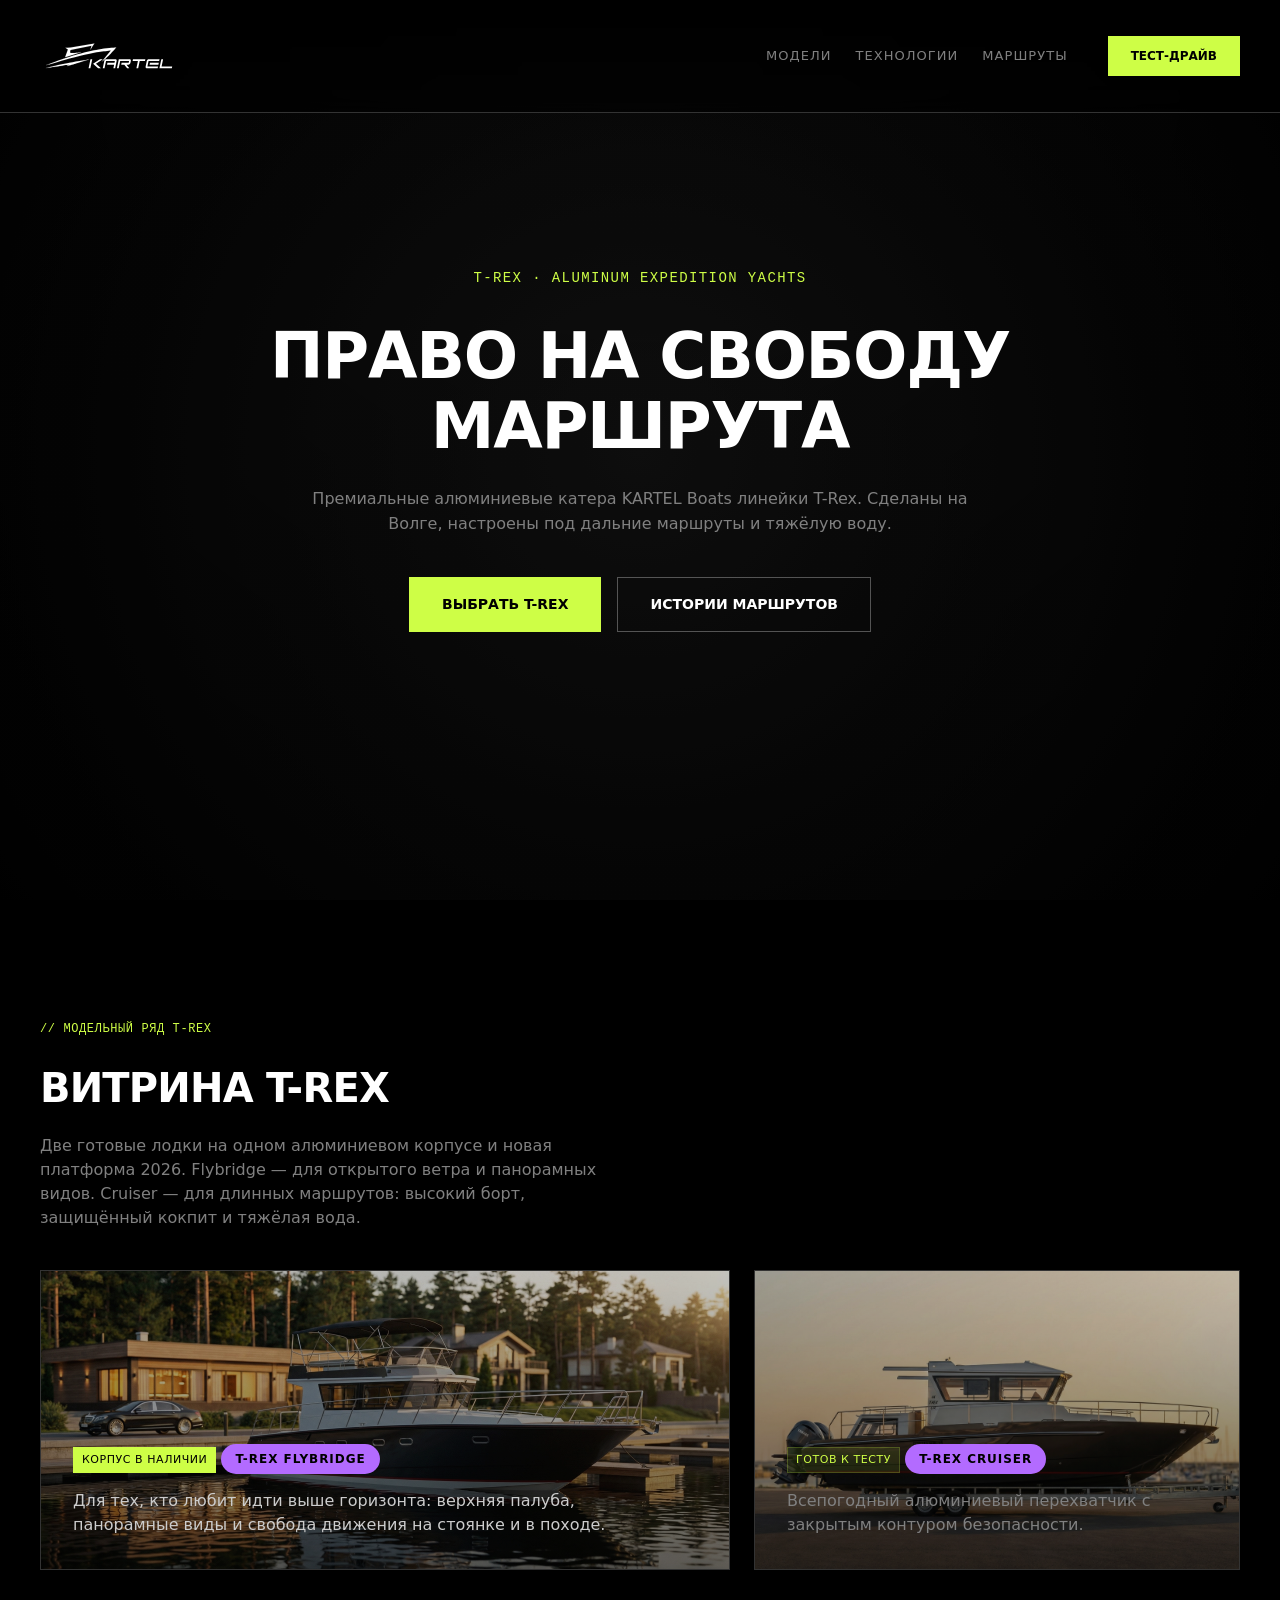
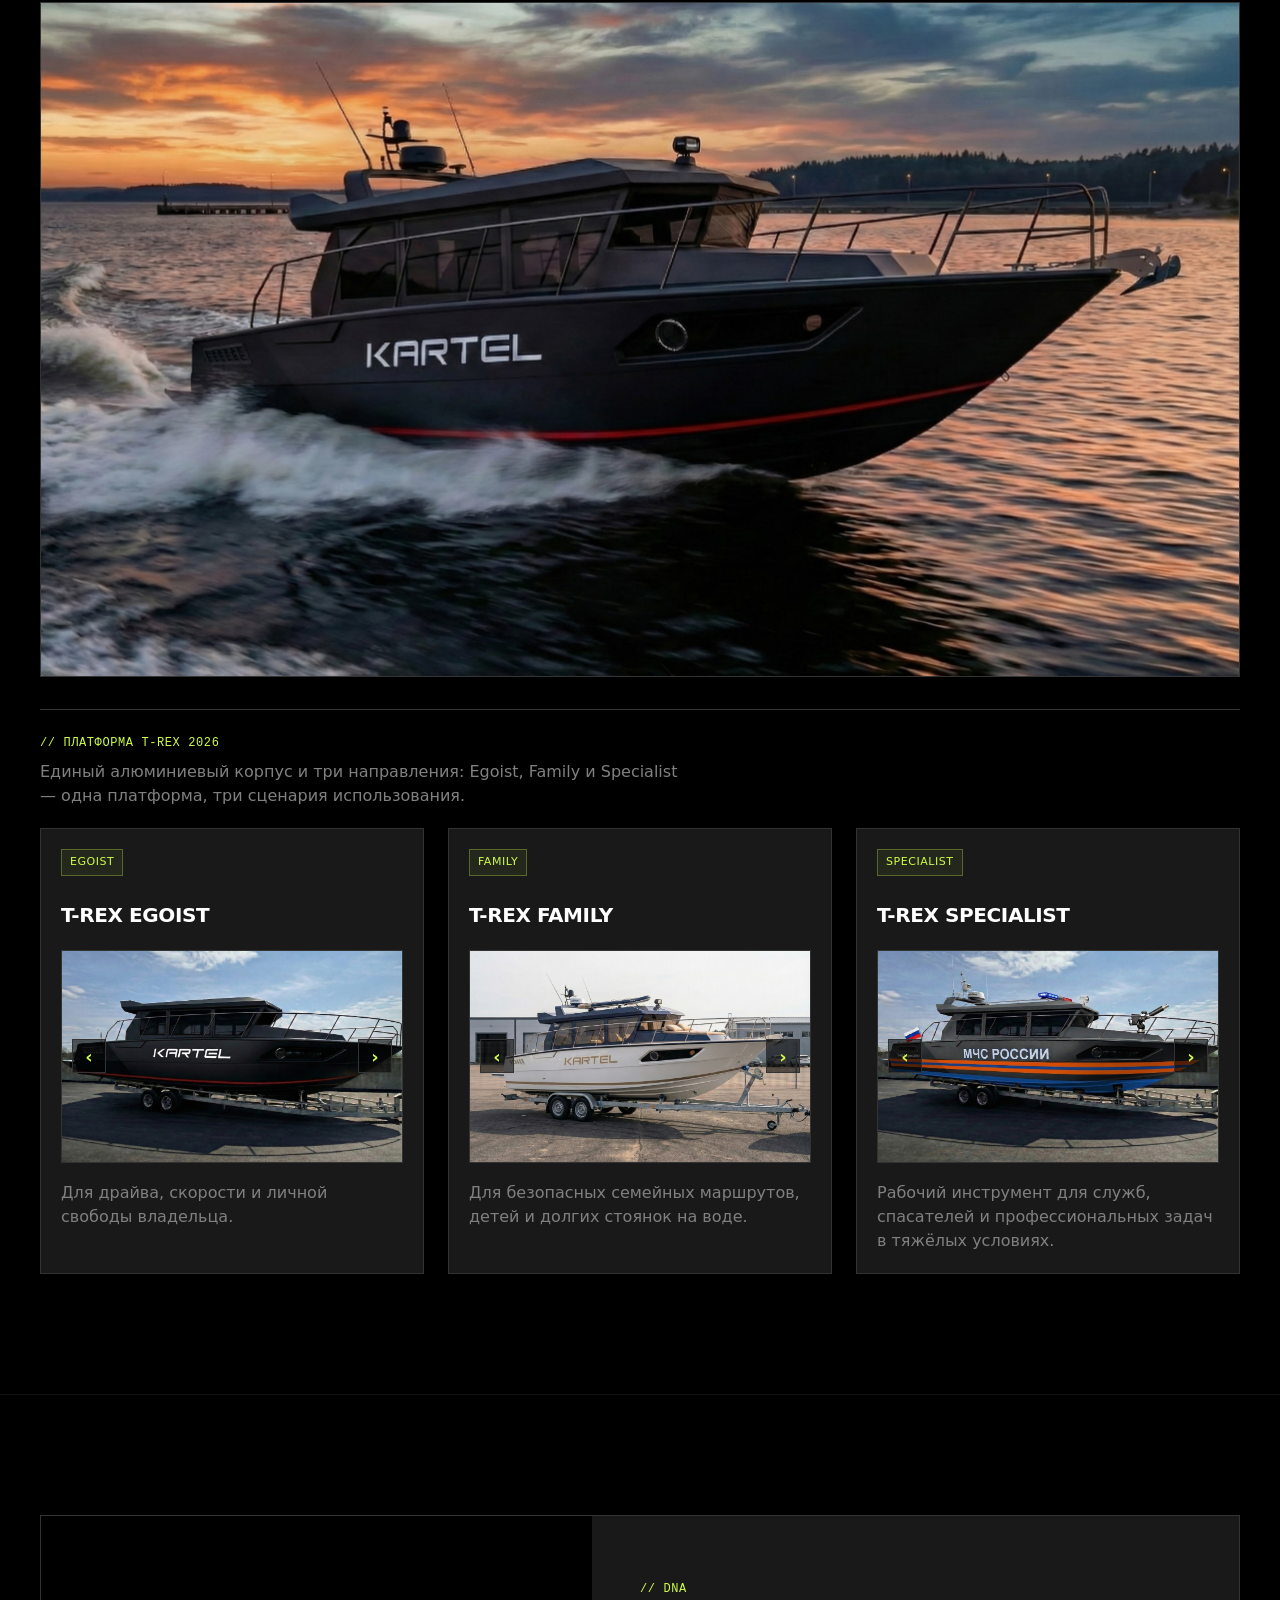
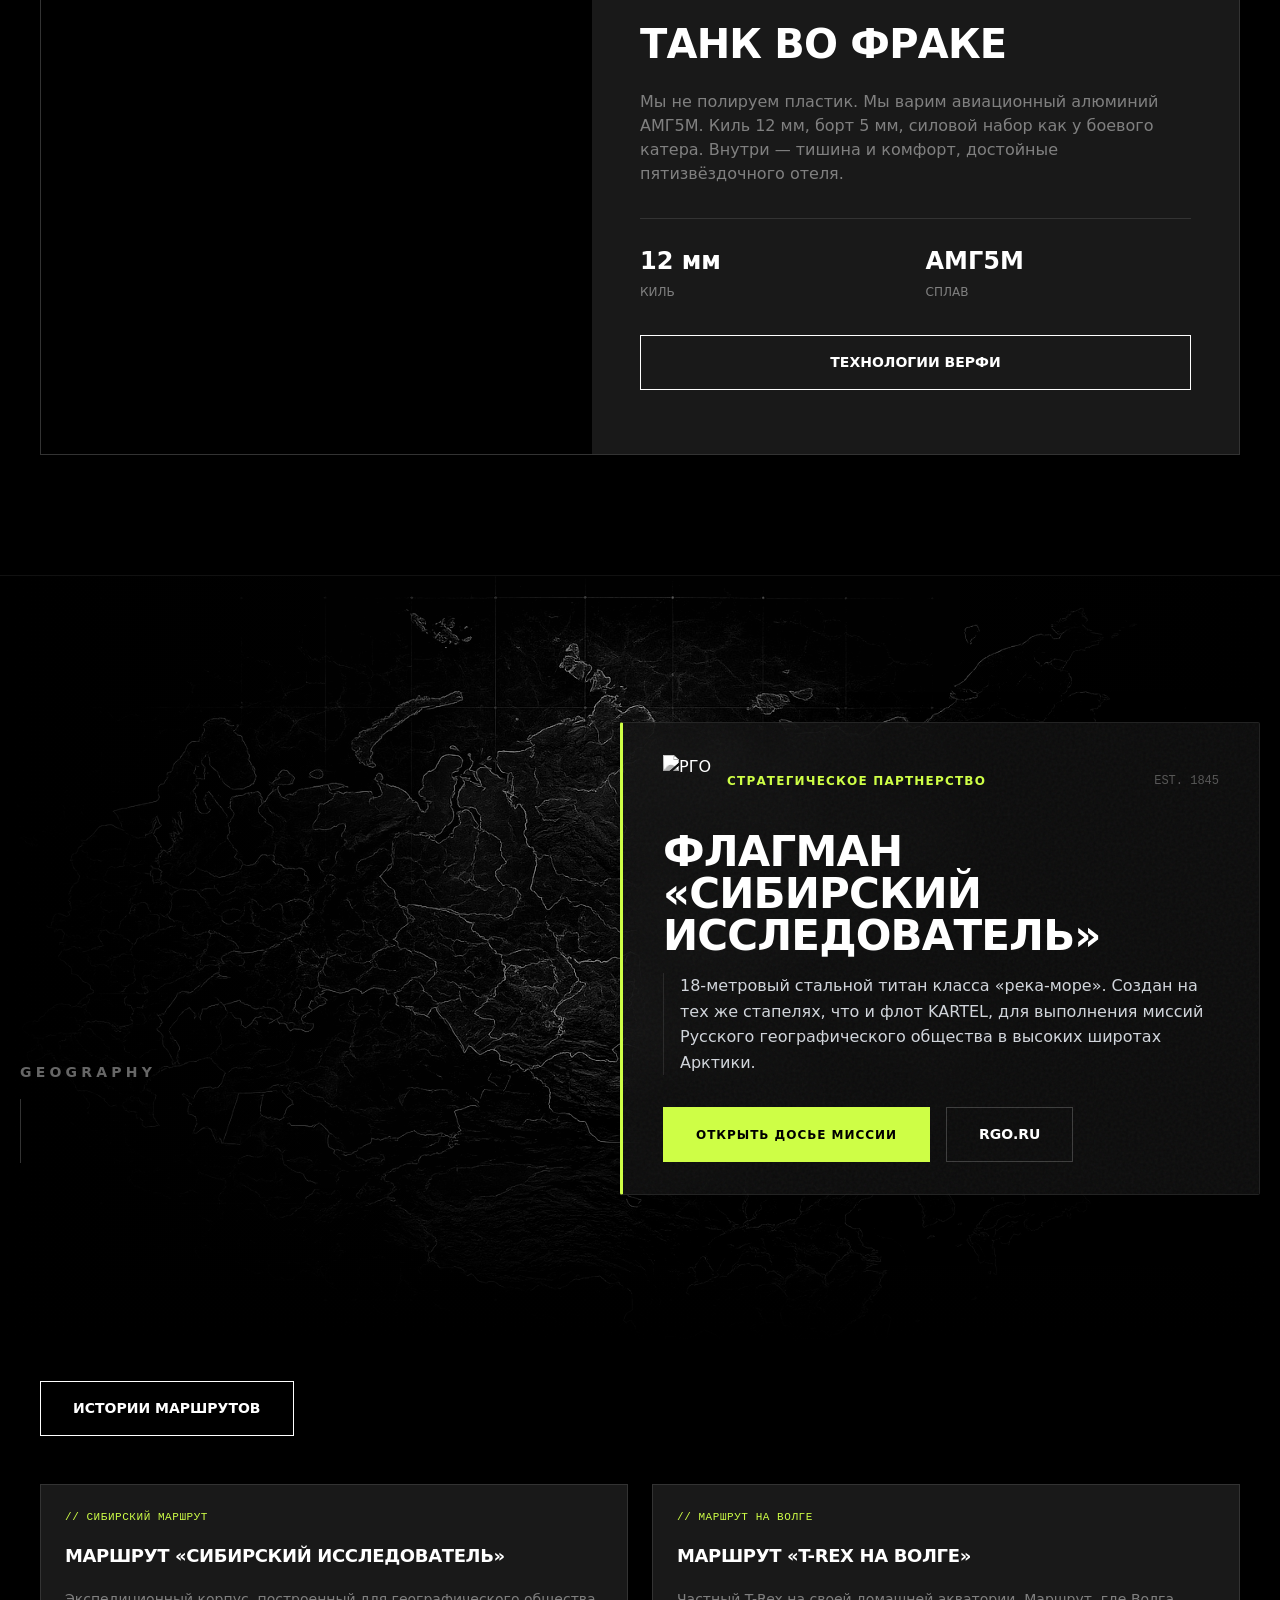
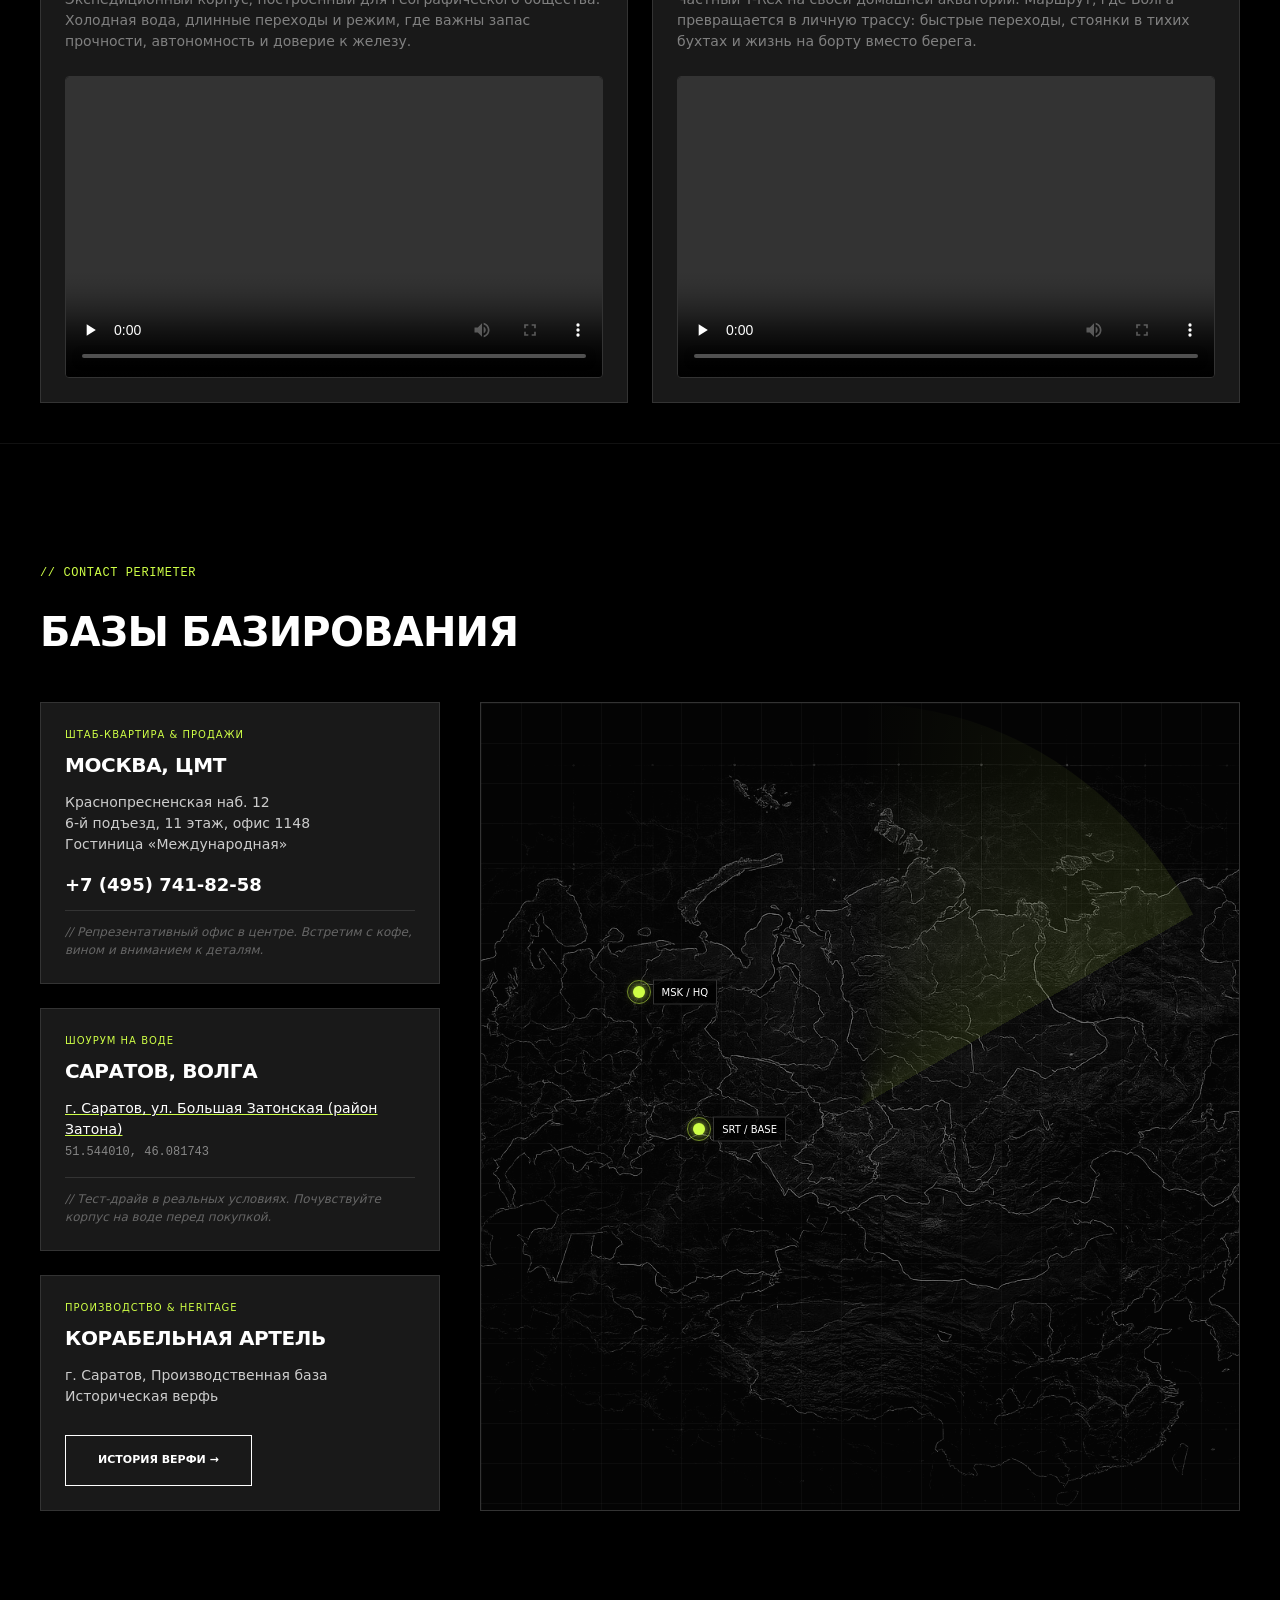
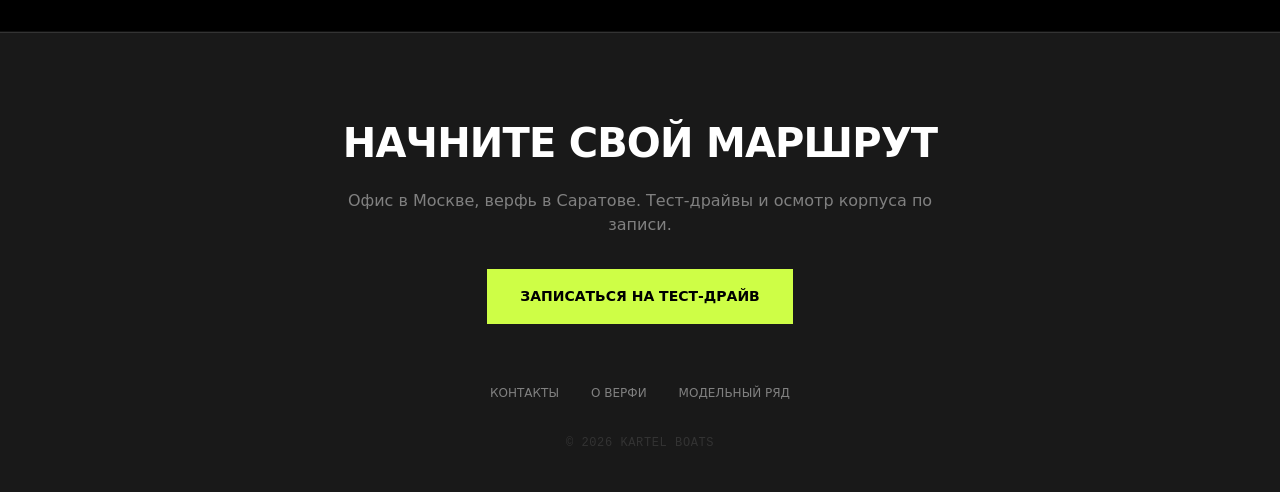
==== index.html @ f3472674 "grand restructuring of the website files" ====
<!DOCTYPE html>
<html lang="ru">
<head>
    <meta charset="UTF-8">
    <meta name="viewport" content="width=device-width, initial-scale=1.0">
    <title>KARTEL BOATS | T-Rex · Brutal Luxury</title>
    <meta name="description" content="KARTEL Boats: алюминиевые экспедиционные яхты класса Brutal Luxury линейки T-Rex. Производство в Саратове, офис в Москве.">
    
    <!-- Open Graph / Social -->
    <meta property="og:type" content="website">
    <meta property="og:url" content="https://www.kartelboats.ru/">
    <meta property="og:title" content="KARTEL BOATS | T-Rex · Brutal Luxury">
    <meta property="og:description" content="Алюминиевые экспедиционные яхты класса Brutal Luxury. Производство в Саратове, офис в Москве.">
    <meta property="og:image" content="https://www.kartelboats.ru/images/hero/hero-t-rex.jpg">
    
    <!-- Twitter Card -->
    <meta name="twitter:card" content="summary_large_image">
    <meta name="twitter:title" content="KARTEL BOATS | T-Rex · Brutal Luxury">
    <meta name="twitter:description" content="Алюминиевые экспедиционные яхты класса Brutal Luxury.">
    <meta name="twitter:image" content="https://www.kartelboats.ru/images/hero/hero-t-rex.jpg">
    
    <!-- Canonical -->
    <link rel="canonical" href="https://www.kartelboats.ru/">
    
    <!-- Favicon (placeholder - replace with actual favicon) -->
    <link rel="icon" type="image/svg+xml" href="images/logo/logo-kartel-boats.svg">
    
    <style>
        /* KARTEL BOATS DESIGN SYSTEM v2.0 (Hybrid: Classic Desktop + Super Mobile) */

        :root {
            --bg-main: #000000;
            --bg-card: #191919;
            --bg-card-hover: #222222;
            --accent: #CEFE46;
            --text-main: #FFFFFF;
            --text-muted: #808080;
            
            --container-width: 1240px;
            --spacing-section: 120px;
            --spacing-card: 24px;
            
            --border-thin: 1px solid #333333;
            --border-accent: 1px solid var(--accent);
            --transition: all 0.3s ease;
        }

        /* Mobile Adjustments */
        @media (max-width: 768px) {
            :root {
                --spacing-section: 80px;
                --spacing-card: 16px;
            }
        }

        * {
            margin: 0;
            padding: 0;
            box-sizing: border-box;
        }

        body {
            background-color: var(--bg-main);
            color: var(--text-main);
            font-family: system-ui, -apple-system, "Segoe UI", Roboto, Helvetica, Arial, sans-serif;
            line-height: 1.5;
            -webkit-font-smoothing: antialiased;
            overflow-x: hidden;
            /* Padding for mobile bottom nav */
            padding-bottom: 0; 
        }
        @media (max-width: 767px) { body { padding-bottom: 70px; } }

        h1, h2, h3, h4, .btn-text {
            text-transform: uppercase;
            font-weight: 700;
            letter-spacing: -0.02em;
        }

        h1 {
            font-size: clamp(36px, 6vw, 64px);
            line-height: 1.1;
            margin-bottom: 24px;
        }

        h2 {
            font-size: clamp(28px, 4vw, 40px);
            margin-bottom: 16px;
            color: var(--text-main);
        }

        h3 {
            font-size: 20px;
            margin-bottom: 8px;
        }

        p {
            color: var(--text-muted);
            font-size: 16px;
            max-width: 600px;
        }

        .mono {
            font-family: 'Courier New', Courier, monospace;
            text-transform: uppercase;
            font-size: 12px;
            letter-spacing: 0.05em;
            color: var(--accent);
        }

        .container {
            max-width: var(--container-width);
            margin: 0 auto;
            padding: 0 20px;
            position: relative;
        }

        .section {
            padding: var(--spacing-section) 0;
            border-bottom: 1px solid #111;
        }

        .btn {
            display: inline-flex;
            align-items: center;
            justify-content: center;
            padding: 16px 32px;
            font-weight: 700;
            text-transform: uppercase;
            text-decoration: none;
            transition: var(--transition);
            border: 1px solid transparent;
            cursor: pointer;
            font-size: 14px;
            border-radius: 0;
            white-space: nowrap;
        }

        .btn-primary {
            background-color: var(--accent);
            color: var(--bg-main);
        }

        .btn-primary:hover {
            background-color: #E2FF80;
        }

        .btn-secondary {
            background-color: transparent;
            border: 1px solid var(--text-main);
            color: var(--text-main);
        }

        .btn-secondary:hover {
            border-color: var(--accent);
            color: var(--accent);
        }

        /* HEADER (Restored Original Sizes) */
        header {
            position: fixed;
            top: 0;
            left: 0;
            width: 100%;
            z-index: 1000;
            background: linear-gradient(
                to bottom,
                rgba(0, 0, 0, 0.95),
                rgba(0, 0, 0, 0.60)
            );
            backdrop-filter: blur(10px);
            border-bottom: var(--border-thin);
        }

        .nav-container {
            display: flex;
            justify-content: space-between;
            align-items: center;
            /* Restored Desktop Height */
            min-height: 80px; 
            padding: 4px 20px;
        }

        .logo {
            display: inline-flex;
            align-items: center;
            text-decoration: none;
            padding: 0;
            margin: 0;
        }
        
        .logo-mark {
            display: block;
            /* Restored Desktop Logo Size */
            height: 104px; 
            width: auto;
        }

        .nav-links {
            display: flex;
            align-items: center;
            gap: 24px;
            font-size: 13px;
            text-transform: uppercase;
        }

        .nav-link {
            color: var(--text-muted);
            text-decoration: none;
            letter-spacing: 0.08em;
            transition: var(--transition);
            font-weight: 500;
        }

        .nav-link:hover {
            color: var(--accent);
        }

        .nav-cta {
            margin-left: 16px;
            padding: 10px 22px;
            font-size: 12px;
        }

        /* MOBILE HEADER OVERRIDES */
        @media (max-width: 767px) {
            .nav-container {
                min-height: 60px; /* Smaller on mobile */
                padding: 4px 16px;
            }
            .logo-mark {
                height: 48px; /* Smaller on mobile */
            }
            .nav-links {
                display: none; /* Hide standard nav on mobile */
            }
        }

        /* MOBILE BOTTOM NAV (From Your Request) */
        .mobile-nav {
            display: none;
        }
        @media (max-width: 767px) {
            .mobile-nav {
                display: flex;
                justify-content: space-around;
                align-items: center;
                position: fixed;
                bottom: 0;
                left: 0;
                width: 100%;
                background: rgba(10,10,10,0.95);
                backdrop-filter: blur(10px);
                border-top: 1px solid #333;
                z-index: 2000;
                padding: 12px 0;
                padding-bottom: max(12px, env(safe-area-inset-bottom));
            }
            .mob-link {
                color: #888;
                text-decoration: none;
                font-size: 10px;
                text-transform: uppercase;
                display: flex;
                flex-direction: column;
                align-items: center;
                gap: 4px;
            }
            .mob-link.active { color: var(--accent); }
        }

        #hero_video {
            height: 100vh;
            min-height: 600px;
            position: relative;
            display: flex;
            align-items: center;
            justify-content: center;
            background: radial-gradient(circle at center, #1a1a1a 0%, #000000 100%);
            overflow: hidden;
        }

        .hero-bg-layer {
            position: absolute; inset: 0; overflow: hidden; z-index: 0;
        }

        .hero-overlay {
            position: absolute; inset: 0; pointer-events: none;
            background: radial-gradient(circle at top, rgba(0, 0, 0, 0.03) 0%, rgba(0, 0, 0, 0.18) 55%, rgba(0, 0, 0, 0.35) 100%);
            z-index: 1;
        }

        .hero-slider {
            position: absolute; top: 0; left: 0; width: 100%; height: 100%; z-index: 0;
        }

        .slide {
            position: absolute; top: 0; left: 0; width: 100%; height: 100%;
            background-size: cover; background-position: center; background-repeat: no-repeat;
            opacity: 0; animation: fadeSlide 15s infinite ease-in-out;
        }

        .slide-1 { background-image: url('images/hero/hero-t-rex.jpg'); animation-delay: 0s; }
        .slide-2 { background-image: url('images/hero/hero-t-rex-2.jpg'); animation-delay: 5s; }
        .slide-3 { background-image: url('images/hero/hero-t-rex-3.jpg'); animation-delay: 10s; }

        .hero-slider::after {
            content: ''; position: absolute; top: 0; left: 0; width: 100%; height: 100%;
            background: rgba(0, 0, 0, 0.4); z-index: 1;
        }

        @keyframes fadeSlide {
            0% { opacity: 0; } 6% { opacity: 1; } 33% { opacity: 1; } 39% { opacity: 0; } 100% { opacity: 0; }
        }

        .hero-content {
            position: relative; z-index: 2; text-align: center; padding: 0 20px;
        }

        .hero-sub {
            display: block; margin-bottom: 32px; font-size: 14px; letter-spacing: 0.1em;
            text-transform: uppercase; color: var(--accent);
        }

        .hero-lead {
            margin: 0 auto 40px auto; max-width: 700px; color: var(--text-muted); font-size: 16px; line-height: 1.6;
        }

        .hero-actions {
            display: flex; flex-wrap: wrap; gap: 16px; justify-content: center; margin-top: 32px;
        }

        .hero-cta-secondary {
            border-color: rgba(255, 255, 255, 0.3); color: #fff;
        }
        
        .hero-cta-secondary:hover {
            border-color: var(--accent); color: var(--accent);
        }

        /* --- BENTO GRID RESTORED (CLASSIC PROPORTIONS) --- */
        .bento-grid {
            display: grid;
            grid-template-columns: repeat(12, 1fr);
            gap: var(--spacing-card);
            margin-top: 40px;
        }

        .card {
            background-color: var(--bg-card);
            border: var(--border-thin);
            padding: 32px;
            display: flex;
            flex-direction: column;
            justify-content: flex-end;
            position: relative;
            text-decoration: none;
            transition: var(--transition);
            min-height: 300px; /* Restored original min-height */
            overflow: hidden;
        }

        .card:hover {
            border-color: var(--accent);
            transform: translateY(-4px);
            background-color: var(--bg-card-hover);
        }

        .card-large { grid-column: span 12; }
        .card-medium { grid-column: span 12; }
        
        @media (min-width: 900px) {
            /* Restored Asymmetric Grid */
            .card-large { grid-column: span 7; }
            .card-medium { grid-column: span 5; }
        }

        .card-bg {
            position: absolute; top: 0; left: 0; width: 100%; height: 100%;
            background-size: cover; 
            background-position: center; /* Ensures content fits well */
            opacity: 0.3; /* Restored original opacity */
            transition: var(--transition); z-index: 0;
        }
        
        .card:hover .card-bg { opacity: 0.5; transform: scale(1.02); }

        .bg-flybridge { 
            background-image: linear-gradient(to top, rgba(0, 0, 0, 0.55), rgba(0, 0, 0, 0.15)), url('images/cards/t-rex-flybridge-card.jpg');
            opacity: 0.9;
        }
        
        .bg-cruiser { 
            background-image: linear-gradient(to top, rgba(0, 0, 0, 0.55), rgba(0, 0, 0, 0.15)), url('images/cards/t-rex-cruiser-card.jpg'); 
            opacity: 0.9;
        }
        
        .card-content { position: relative; z-index: 2; }

        .badge {
            display: inline-block;
            background-color: rgba(206, 254, 70, 0.1);
            color: var(--accent);
            padding: 4px 8px;
            font-size: 11px;
            text-transform: uppercase;
            letter-spacing: 0.05em;
            margin-bottom: 16px;
            border: 1px solid rgba(206, 254, 70, 0.2);
        }

        .model-label {
            display: inline-block;
            padding: 6px 14px;
            background-color: #b36bff;
            color: #000000;
            font-weight: 700;
            font-size: 12px;
            text-transform: uppercase;
            letter-spacing: 0.08em;
            border-radius: 999px;
            margin-bottom: 12px;
        }

        .card-large .badge { background-color: var(--accent); color: #000; }

        /* CONCEPT BANNER */
        .concept-ego-preview {
            margin-top: 32px; border: var(--border-thin); background-color: #000;
            overflow: hidden; position: relative; aspect-ratio: 16 / 9; width: 100%;
        }

        .concept-ego-slider { position: absolute; inset: 0; }

        .concept-ego-slide {
            position: absolute; inset: 0; width: 100%; height: 100%;
            object-fit: cover; display: block; opacity: 0; animation: egoFade 15s infinite;
        }

        .concept-ego-slide:nth-child(1) { animation-delay: 0s; opacity: 1; }
        .concept-ego-slide:nth-child(2) { animation-delay: 5s; }
        .concept-ego-slide:nth-child(3) { animation-delay: 10s; }

        @keyframes egoFade {
            0% { opacity: 0; } 8% { opacity: 1; } 33% { opacity: 1; } 41% { opacity: 0; } 100% { opacity: 0; }
        }

        /* CONCEPT PLATFORM */
        .concept-platform {
            margin-top: 32px; padding-top: 24px; border-top: var(--border-thin);
        }

        .concept-platform > p {
            margin-top: 8px; margin-bottom: 20px; max-width: 640px;
        }

        .concept-grid {
            display: grid; gap: 24px; grid-template-columns: 1fr;
        }

        @media (min-width: 900px) {
            .concept-grid { grid-template-columns: repeat(3, 1fr); }
        }

        .concept-card {
            background-color: var(--bg-card); border: var(--border-thin);
            padding: 20px; display: flex; flex-direction: column; gap: 8px;
        }

        .concept-card h3 { margin-bottom: 4px; }
        .concept-card p { max-width: 100%; }

        .badge-concept {
            background-color: rgba(206, 254, 70, 0.06);
            border-color: rgba(206, 254, 70, 0.3);
            color: var(--accent); width: fit-content;
        }

        /* CONCEPT MEDIA */
        .concept-media {
            position: relative; margin-top: 8px; margin-bottom: 10px;
            border: var(--border-thin); background: #000;
            overflow: hidden; aspect-ratio: 16 / 10;
        }

        .concept-media input { position: absolute; opacity: 0; pointer-events: none; }
        .concept-media-viewport { position: absolute; inset: 0; }

        .concept-media-img {
            position: absolute; inset: 0; width: 100%; height: 100%;
            object-fit: cover; display: block; opacity: 0; transition: opacity 0.35s ease;
        }

        .concept-media-img.img-1 { opacity: 1; }
        .concept-media input:nth-of-type(1):checked ~ .concept-media-viewport .img-1 { opacity: 1; }
        .concept-media input:nth-of-type(1):checked ~ .concept-media-viewport .img-2 { opacity: 0; }
        .concept-media input:nth-of-type(2):checked ~ .concept-media-viewport .img-1 { opacity: 0; }
        .concept-media input:nth-of-type(2):checked ~ .concept-media-viewport .img-2 { opacity: 1; }

        .concept-media-controls {
            position: absolute; inset: 0; display: flex; align-items: center; justify-content: space-between;
            pointer-events: none; padding: 10px;
        }

        .concept-arrow {
            pointer-events: auto; width: 34px; height: 34px;
            display: inline-flex; align-items: center; justify-content: center;
            border: var(--border-thin); background: rgba(0,0,0,0.55);
            color: var(--accent); font-size: 18px; font-weight: 700;
            cursor: pointer; user-select: none; transition: var(--transition);
        }

        .concept-arrow:hover {
            border-color: var(--accent); background: rgba(0,0,0,0.75);
        }

        /* SPLIT SCREEN */
        .split-screen {
            display: flex; flex-direction: column; border: var(--border-thin);
        }

        @media (min-width: 768px) {
            .split-screen { flex-direction: row; }
        }

        .split-media, .split-content { flex: 1; }

        .split-media {
            background-color: #000; min-height: 400px;
            position: relative; display: flex; align-items: center; justify-content: center;
            overflow: hidden;
        }
        
        .dna-video {
            width: 100%; height: 100%; object-fit: cover; display: block; opacity: 0.95;
        }

        .split-content {
            padding: 64px 48px; background-color: var(--bg-card);
            display: flex; flex-direction: column; justify-content: center;
        }
        /* Mobile padding adjustment */
        @media (max-width: 767px) { .split-content { padding: 40px 20px; } }

        .stat-grid {
            display: grid; grid-template-columns: 1fr 1fr; gap: 20px;
            margin: 32px 0; border-top: 1px solid #333; padding-top: 24px;
        }

        .stat-item span {
            display: block; font-size: 24px; color: var(--text-main); font-weight: 700;
        }

        .stat-item label {
            font-size: 12px; color: var(--text-muted); text-transform: uppercase;
        }

        /* ROUTE STORIES */
        .route-stories {
            margin-top: 48px; display: grid; gap: 24px;
            grid-template-columns: 1fr; text-align: left;
        }

        @media (min-width: 900px) {
            .route-stories { grid-template-columns: 1fr 1fr; }
        }

        .route-card {
            background-color: var(--bg-card); border: var(--border-thin);
            padding: 24px; display: flex; flex-direction: column; gap: 16px;
        }

        .route-meta { font-size: 11px; color: var(--accent); letter-spacing: 0.05em; }
        .route-card h3 { margin-bottom: 4px; font-size: 18px; }
        .route-card p { max-width: 100%; font-size: 14px; margin-bottom: 8px; }

        .route-video {
            width: 100%; border-radius: 4px; border: 1px solid #333;
            background-color: #000; aspect-ratio: 16 / 9;
        }

        footer {
            padding: 80px 0 40px; background-color: var(--bg-card);
            border-top: 1px solid #333; text-align: center;
        }
        
        .footer-cta-block { margin-bottom: 60px; }
        
        .footer-links {
            display: flex; justify-content: center; gap: 32px;
            font-size: 12px; text-transform: uppercase; color: var(--text-muted);
        }
        /* Mobile footer adjustment */
        @media (max-width: 767px) {
            .footer-links { flex-wrap: wrap; gap: 16px; }
        }
        
        .footer-links a { color: var(--text-muted); text-decoration: none; }
        .footer-links a:hover { color: var(--accent); }

        /* MODAL STYLES */
        .modal {
            position: fixed; inset: 0; z-index: 2000; display: none;
        }
        .modal:target { display: block; }

        .modal__overlay {
            position: absolute; inset: 0;
            background: rgba(0,0,0,0.72); backdrop-filter: blur(10px);
        }

        .modal__dialog {
            position: relative;
            width: min(1080px, calc(100% - 32px));
            max-height: calc(100% - 48px);
            margin: 24px auto; background: #0b0b0b;
            border: var(--border-thin); overflow: auto; padding: 24px;
        }

        .modal__header {
            display:flex; align-items:center; justify-content:space-between; margin-bottom: 10px;
        }

        .modal__close {
            display:inline-flex; align-items:center; justify-content:center;
            width: 36px; height: 36px; border: var(--border-thin);
            color: var(--text-main); text-decoration: none;
            background: rgba(0,0,0,0.4); transition: var(--transition);
        }
        .modal__close:hover { border-color: var(--accent); color: var(--accent); }

        .modal__grid {
            margin-top: 18px; display: grid; gap: 24px; grid-template-columns: 1fr;
        }
        @media (min-width: 900px){
            .modal__grid{ grid-template-columns: 1.05fr 0.95fr; }
        }

        .modal__gallery {
            display: grid; gap: 12px; grid-template-columns: repeat(3, 1fr);
        }
        
        .modal__thumb {
            width:100%; aspect-ratio:4/3; object-fit:cover; display:block;
            border: var(--border-thin); background:#000; transition: var(--transition);
        }

        .modal__thumb:hover { border-color: var(--accent); transform: translateY(-2px); }
        .modal__thumbLink { display: block; text-decoration: none; }
        .modal__block { margin-bottom: 16px; }
        .modal__block p { max-width: 100%; }
        
        /* MEDIA LIGHTBOX STYLES */
        .modal--media .modal__dialog {
            background: transparent; border: none; box-shadow: none;
            padding: 0; width: auto; max-width: 1100px; max-height: 90vh;
            display: flex; flex-direction: column; align-items: center;
            justify-content: center; position: relative;
        }
        
        .modal__media {
            width: 100%; height: auto; max-height: 80vh; object-fit: contain;
            border: 1px solid #333; box-shadow: 0 10px 40px rgba(0,0,0,0.8); background: #000;
        }
        
        .modal__close--media {
            position: absolute; top: 16px; right: 16px; background: rgba(0,0,0,0.6);
            border: 1px solid #333; width: 40px; height: 40px;
            display: inline-flex; align-items: center; justify-content: center;
            color: #fff; text-decoration: none; font-size: 20px;
            transition: 0.3s ease; z-index: 10;
        }
        .modal__close--media:hover {
            border-color: var(--accent); color: var(--accent); background: rgba(0,0,0,0.8);
        }

        /* MEDIA NAVIGATION ARROWS */
        .media-nav {
            position: absolute; top: 50%; transform: translateY(-50%);
            width: 40px; height: 40px; background: rgba(0,0,0,0.6);
            border: 1px solid #333; display: inline-flex; align-items: center;
            justify-content: center; color: #fff; text-decoration: none;
            font-size: 24px; font-weight: 700; transition: 0.3s ease;
            z-index: 10; pointer-events: auto;
        }
        .media-nav:hover {
            border-color: var(--accent); color: var(--accent); background: rgba(0,0,0,0.8);
        }
        .media-nav--prev { left: 16px; }
        .media-nav--next { right: 16px; }

        @media (max-width: 768px) {
            .modal__close--media { width: 44px; height: 44px; }
            .media-nav { width: 44px; height: 44px; }
            .media-nav--prev { left: 8px; }
            .media-nav--next { right: 8px; }
        }

        /* Form styles */
        .kb-form { margin-top: 18px; }

        .kb-grid {
            display: grid; grid-template-columns: 1fr; gap: 14px; margin-top: 14px;
        }
        @media (min-width: 900px){
            .kb-grid { grid-template-columns: 1fr 1fr; gap: 16px; }
            .kb-span-2 { grid-column: span 2; }
        }

        .kb-field label {
            display:block; font-size:12px; text-transform: uppercase;
            color: var(--text-muted); margin-bottom: 6px; letter-spacing: 0.06em;
        }

        .kb-field input, .kb-field select {
            width: 100%; padding: 14px 14px; background: #060606;
            color: var(--text-main); border: var(--border-thin);
            outline: none; font-size: 14px;
        }

        .kb-field input:focus, .kb-field select:focus {
            border-color: var(--accent); box-shadow: 0 0 0 3px rgba(206,254,70,0.12);
        }

        .kb-radio {
            display:flex; flex-wrap: wrap; gap: 10px 16px; padding: 10px 12px;
            border: var(--border-thin); background: rgba(0,0,0,0.25);
        }

        .kb-radio label {
            display:flex; align-items:center; gap: 8px; font-size: 12px;
            text-transform: uppercase; color: var(--text-main); letter-spacing: 0.04em;
        }

        .kb-actions {
            display:flex; gap: 12px; flex-wrap: wrap; margin-top: 18px;
        }

        /* NEW SPECS LIST STYLE */
        .spec-list {
            list-style: none; padding: 0; font-family: 'Courier New', Courier, monospace;
            font-size: 13px; color: #aaa;
        }
        .spec-list li {
            margin-bottom: 8px; border-bottom: 1px solid #222;
            padding-bottom: 4px; display: flex; justify-content: space-between; flex-wrap: wrap;
        }
        .spec-list li strong { color: #fff; margin-right: 8px; }
        
        /* BROCHURE BUTTON STYLES */
        .btn-brochure {
            display: inline-flex; align-items: center; justify-content: center;
            gap: 10px; padding: 12px 20px;
            background-color: rgba(255, 255, 255, 0.05);
            border: 1px solid rgba(255, 255, 255, 0.15);
            color: #fff; text-decoration: none; font-size: 13px;
            text-transform: uppercase; letter-spacing: 0.05em;
            transition: var(--transition); width: auto; 
        }

        .btn-brochure:hover {
            background-color: rgba(255, 255, 255, 0.1); border-color: var(--accent);
            color: #fff; transform: translateY(-2px);
        }

        .pdf-badge {
            display: inline-flex; align-items: center; justify-content: center;
            font-size: 10px; font-weight: 700; background: #fff; color: #000;
            padding: 2px 6px; border-radius: 4px; margin-right: 4px;
        }
        
        .modal__content-actions {
            display: flex; flex-direction: column; gap: 12px; margin-top: 24px;
        }
        
        .modal__media-actions {
          margin-top: 14px; display:flex; justify-content:flex-start;
        }

        .btn-brochure--gallery {
          width: auto; padding: 12px 18px;
          border: 1px solid rgba(255,255,255,0.18); background: rgba(0,0,0,0.35);
        }

        .btn-brochure--gallery:hover {
          border-color: var(--accent); transform: translateY(-2px);
        }

        .btn-brochure .pdf-size { margin-left: 10px; color:#888; font-size:11px; }
        
        .modal__content-actions .btn { width: 100%; max-width: 420px; justify-content: center; }
        .modal__content-actions .btn-primary { width: 100%; }

        @media (min-width: 600px) {
           .btn-brochure { width: auto; }
           .modal__content-actions { flex-direction: row; align-items: center; }
        }

        /* RGO SECTION (Restored) */
        .glass-panel-rgo {
            background: rgba(15, 15, 15, 0.75);
            backdrop-filter: blur(16px) saturate(120%);
            border: 1px solid rgba(255, 255, 255, 0.1);
            border-left: 3px solid var(--accent);
            box-shadow: 0 20px 40px -10px rgba(0,0,0,0.9);
            position: relative; overflow: hidden;
            padding: 24px; border-radius: 2px; transition: var(--transition);
        }
        @media(min-width: 768px) { .glass-panel-rgo { padding: 32px 40px; } }
        
        .glass-panel-rgo:hover { transform: translateY(-4px); }

        .glass-panel-rgo::after {
            content: ""; position: absolute; inset: 0; opacity: 0.05;
            background-image: url("data:image/svg+xml,%3Csvg viewBox='0 0 200 200' xmlns='http://www.w3.org/2000/svg'%3E%3Cfilter id='noiseFilter'%3E%3CfeTurbulence type='fractalNoise' baseFrequency='0.8' numOctaves='3' stitchTiles='stitch'/%3E%3C/filter%3E%3Crect width='100%25' height='100%25' filter='url(%23noiseFilter)'/%3E%3C/svg%3E");
            pointer-events: none; z-index: -1;
        }

        #geography_map {
            position: relative; min-height: 85vh; background-color: #050505;
            overflow: hidden; display: flex; align-items: center; justify-content: center;
            padding: 60px 20px;
        }

        .map-bg-layer { position: absolute; inset: 0; z-index: 0; }
        .map-img {
            width: 100%; height: 100%; object-fit: cover;
            opacity: 0.6; filter: grayscale(100%) contrast(1.25);
        }

        .map-gradient-overlay {
            position: absolute; inset: 0;
            background: linear-gradient(to right, #000 0%, transparent 50%, #000 100%);
        }
        .map-gradient-bottom {
            position: absolute; inset: 0;
            background: linear-gradient(to top, #000 0%, transparent 40%);
        }

        .map-content-wrapper {
            position: relative; z-index: 10; width: 100%;
            max-width: var(--container-width); display: flex;
            flex-direction: column; justify-content: flex-end; align-items: flex-end;
        }

        @media (min-width: 900px) {
            .map-content-wrapper {
                flex-direction: row; justify-content: space-between; align-items: flex-end;
            }
        }

        .map-label { display: none; }
        
        @media (min-width: 900px) {
            .map-label { display: block; margin-bottom: 32px; }
            .map-label h3 { color: rgba(255,255,255,0.4); font-size: 14px; letter-spacing: 0.3em; }
            .map-label-line {
                height: 64px; width: 1px; background-color: rgba(255,255,255,0.2); margin-top: 16px;
            }
        }

        .rgo-panel-wrapper { width: 100%; max-width: 640px; }

        .rgo-header {
            display: flex; justify-content: space-between; align-items: center; margin-bottom: 24px;
        }

        .rgo-badge { display: flex; align-items: center; gap: 16px; }

        .rgo-logo-small {
            height: 40px; width: auto; display: block;
            filter: grayscale(1) brightness(1.2); transition: var(--transition);
        }
        @media(min-width: 768px) { .rgo-logo-small { height: 52px; } }
        
        .rgo-logo-small:hover { filter: grayscale(0) brightness(1); }

        .rgo-status-text {
            color: var(--accent); font-size: 10px; font-weight: 700;
            text-transform: uppercase; letter-spacing: 0.1em;
        }
        @media(min-width: 768px) { .rgo-status-text { font-size: 12px; } }

        .rgo-est {
            color: rgba(255,255,255,0.3); font-family: monospace; font-size: 12px;
        }

        .rgo-title-large {
            font-size: clamp(24px, 5vw, 42px); line-height: 1; margin-bottom: 16px; color: #fff;
        }

        .rgo-desc {
            color: #d1d5db; font-weight: 300; line-height: 1.6; margin-bottom: 32px;
            border-left: 1px solid rgba(255,255,255,0.1); padding-left: 16px; font-size: 14px;
        }
        @media(min-width: 768px) { .rgo-desc { font-size: 16px; } }

        .rgo-actions-row { display: flex; flex-wrap: wrap; gap: 16px; }
        .rgo-actions-row .btn { flex: 1; text-align: center; }
        @media(min-width: 600px) { .rgo-actions-row .btn { flex: initial; } }

        /* Animation Helpers */
        @keyframes modalEnter {
            from { opacity: 0; transform: scale(0.95); }
            to { opacity: 1; transform: scale(1); }
        }
        .animate-modal-enter { animation: modalEnter 0.3s cubic-bezier(0.16, 1, 0.3, 1) forwards; }

        /* RGO Modal Specifics */
        .rgo-modal-dialog {
            background: #111; width: 100%; max-width: 1024px;
            height: 90vh; border: 1px solid #333; display: flex;
            flex-direction: column; overflow: hidden;
        }
        @media (min-width: 900px) { .rgo-modal-dialog { height: auto; max-height: 85vh; } }

        .rgo-modal-grid {
            display: grid; grid-template-columns: 1fr; height: 100%; overflow-y: auto;
        }
        @media (min-width: 900px) {
            .rgo-modal-grid { grid-template-columns: 5fr 7fr; overflow: hidden; }
            .rgo-col-left { border-right: 1px solid #333; overflow-y: auto; }
            .rgo-col-right { overflow-y: auto; }
        }

        .rgo-col-left { background: #161616; padding: 24px; }
        .rgo-col-right { background: #0a0a0a; padding: 24px; }
        @media(min-width: 768px) { .rgo-col-left, .rgo-col-right { padding: 32px; } }

        .rgo-dl { display: grid; gap: 12px; font-size: 14px; }
        .rgo-dl-row {
            display: flex; justify-content: space-between; border-bottom: 1px solid #222; padding-bottom: 8px;
        }
        .rgo-dt { color: #888; }
        .rgo-dd { color: #fff; font-weight: 500; text-align: right; }
        .rgo-dd-accent { color: var(--accent); }

        .rgo-quote {
            position: relative; padding-left: 20px; border-left: 2px solid #333;
            margin-bottom: 32px; transition: border-color 0.3s;
        }
        .rgo-quote:hover { border-left-color: var(--accent); }
        .rgo-quote p { font-style: italic; color: #ccc; margin-bottom: 12px; font-size: 15px;}
        
        .rgo-author { display: flex; align-items: center; gap: 12px; }
        
        .rgo-author-avatar {
            width: 36px; height: 36px; background: transparent; border: 1px solid #444;
            color: var(--accent); display: flex; align-items: center; justify-content: center;
            font-size: 11px; font-weight: 700; letter-spacing: 0.05em;
            font-family: 'Courier New', Courier, monospace;
        }

        .rgo-author-name { color: #fff; font-weight: 700; font-size: 14px; line-height: 1.2; }
        .rgo-author-role { color: #666; font-size: 10px; text-transform: uppercase; }

        .custom-scrollbar::-webkit-scrollbar { width: 6px; }
        .custom-scrollbar::-webkit-scrollbar-track { background: #111; }
        .custom-scrollbar::-webkit-scrollbar-thumb { background: #333; }
        .custom-scrollbar::-webkit-scrollbar-thumb:hover { background: #555; }

        /* CONTACTS SECTION STYLES (Restored Visuals) */
        .contacts-hub {
            display: grid; grid-template-columns: 1fr; gap: 40px; margin-top: 40px;
        }
        @media (min-width: 1024px) {
            .contacts-hub { grid-template-columns: 400px 1fr; }
        }

        .contacts-list { display: flex; flex-direction: column; gap: 24px; }

        .contact-card {
            background: var(--bg-card); border: var(--border-thin); padding: 24px;
            transition: var(--transition); position: relative; overflow: hidden;
        }

        .contact-card:hover {
            border-color: var(--accent); background: var(--bg-card-hover);
        }

        .contact-card::before {
            content: ''; position: absolute; left: 0; top: 0; bottom: 0;
            width: 2px; background: var(--accent); opacity: 0; transition: var(--transition);
        }

        .contact-card:hover::before { opacity: 1; }

        .contact-role {
            font-size: 10px; text-transform: uppercase; letter-spacing: 0.1em;
            color: var(--accent); margin-bottom: 8px; display: block;
        }

        .contact-city {
            font-size: 20px; font-weight: 700; color: #fff; margin-bottom: 12px; text-transform: uppercase;
        }

        .contact-address {
            font-size: 14px; color: #ccc; line-height: 1.5; margin-bottom: 16px;
        }

        .contact-phone {
            font-size: 18px; color: #fff; text-decoration: none; font-weight: 700; display: block; margin-bottom: 8px;
        }
        
        .contact-note {
            font-size: 12px; color: #666; font-style: italic; border-top: 1px solid #333; padding-top: 12px; margin-top: 12px;
        }

        /* RADAR MAP STYLES (Restored Visuals + New Positions) */
        .radar-map-container {
            position: relative; background: #080808; border: var(--border-thin);
            min-height: 400px; overflow: hidden; display: flex;
            align-items: center; justify-content: center;
        }
        @media(max-width: 768px) { .radar-map-container { min-height: 300px; } }

        .radar-bg {
            position: absolute; inset: 0; background-image: url('images/maps/kartel-explorer-map.jpg');
            background-size: cover; background-position: 30% center; 
            background-repeat: no-repeat; opacity: 0.4; filter: grayscale(100%) contrast(1.2);
        }

        .radar-grid {
            position: absolute; inset: 0;
            background-image: 
                linear-gradient(rgba(255, 255, 255, 0.03) 1px, transparent 1px),
                linear-gradient(90deg, rgba(255, 255, 255, 0.03) 1px, transparent 1px);
            background-size: 40px 40px; z-index: 1;
        }

        .radar-sweep {
            position: absolute; top: 50%; left: 50%; width: 100%; height: 100%;
            background: conic-gradient(from 0deg, transparent 0deg, rgba(206, 254, 70, 0.1) 60deg, transparent 60deg);
            border-radius: 50%; transform: translate(-50%, -50%);
            animation: radarSpin 4s linear infinite; z-index: 2; pointer-events: none;
        }

        @keyframes radarSpin {
            from { transform: translate(-50%, -50%) rotate(0deg); }
            to { transform: translate(-50%, -50%) rotate(360deg); }
        }

        .map-point {
            position: absolute; width: 12px; height: 12px;
            background: var(--accent); border-radius: 50%; z-index: 10;
            cursor: pointer; box-shadow: 0 0 10px var(--accent);
        }

        .map-point::after {
            content: ''; position: absolute; inset: -6px; border: 1px solid var(--accent);
            border-radius: 50%; opacity: 0.5; animation: pulse 2s infinite;
        }

        @keyframes pulse {
            0% { transform: scale(1); opacity: 0.5; } 100% { transform: scale(2); opacity: 0; }
        }

        .map-point-label {
            position: absolute; left: 20px; top: 50%; transform: translateY(-50%);
            background: rgba(0,0,0,0.8); color: #fff; padding: 4px 8px;
            font-size: 10px; text-transform: uppercase; white-space: nowrap;
            border: 1px solid #333; pointer-events: none;
        }

        /* Moscow & Saratov positions */
        .point-msk { top: 35%; left: 20%; }
        .point-srt { top: 52%; left: 28%; }

        /* GPU Acceleration Helper */
        .gpu-accelerated {
            transform: translateZ(0);
            will-change: transform;
            backface-visibility: hidden;
        }

    </style>
</head>
<body>

    <header>
        <div class="container nav-container">
            <a href="#" class="logo">
                <img src="images/logo/logo-kartel-boats.svg" alt="KARTEL Boats" class="logo-mark">
            </a>
            <nav class="nav-links">
                <a href="#lineup_selector" class="nav-link">Модели</a>
                <a href="#shipyard_modal" class="nav-link">Технологии</a>
                <a href="#geography_map" class="nav-link">Маршруты</a>
                <!-- Link directly to ID -->
                <a href="#testdrive_modal" class="btn btn-primary nav-cta">Тест-драйв</a>
            </nav>
        </div>
    </header>

    <main>
        <!-- HERO VIDEO BLOCK -->
        <section id="hero_video">
            <div class="hero-bg-layer">
                <div class="hero-slider">
                    <div class="slide slide-1"></div>
                    <div class="slide slide-2"></div>
                    <div class="slide slide-3"></div>
                </div>
            </div>
            <div class="hero-overlay"></div>
            <div class="container hero-content">
                <span class="hero-sub mono">T-Rex · Aluminum Expedition Yachts</span>
                <h1>Право на свободу<br>маршрута</h1>
                <p class="hero-lead">Премиальные алюминиевые катера KARTEL Boats линейки T-Rex. Сделаны на Волге, настроены под дальние маршруты и тяжёлую воду.</p>
                <div class="hero-actions">
                    <a href="#lineup_selector" class="btn btn-primary">Выбрать T-Rex</a>
                    <a href="#route_stories" class="btn btn-secondary hero-cta-secondary">Истории маршрутов</a>
                </div>
            </div>
        </section>

        <!-- T-REX LINEUP SELECTOR -->
        <section id="lineup_selector" class="section">
            <div class="container">
                <div class="mono" style="margin-bottom: 20px;">// Модельный ряд T-Rex</div>
                <h2>Витрина T-Rex</h2>
                <p style="margin-bottom: 40px;">Две готовые лодки на одном алюминиевом корпусе и новая платформа 2026. Flybridge — для открытого ветра и панорамных видов. Cruiser — для длинных маршрутов: высокий борт, защищённый кокпит и тяжёлая вода.</p>
                
                <div class="bento-grid">
                    <a href="#flybridge_modal" class="card card-large">
                        <div class="card-bg bg-flybridge"></div>
                        <div class="card-content">
                            <span class="badge">Корпус в наличии</span>
                            <h3 class="model-label">T-Rex Flybridge</h3>
                            <p style="color: #ccc;">Для тех, кто любит идти выше горизонта: верхняя палуба, панорамные виды и свобода движения на стоянке и в походе.</p>
                        </div>
                    </a>

                    <a href="#cruiser_modal" class="card card-medium">
                        <div class="card-bg bg-cruiser"></div>
                        <div class="card-content">
                            <span class="badge">Готов к тесту</span>
                            <h3 class="model-label">T-Rex Cruiser</h3>
                            <p>Всепогодный алюминиевый перехватчик с закрытым контуром безопасности.</p>
                        </div>
                    </a>
                </div>

                <!-- NEW CONCEPT EGO BANNER -->
                <div class="concept-ego-preview">
                    <div class="concept-ego-slider">
                        <img src="images/concepts/ego/t-rex-ego-concept.jpg" alt="T-Rex Ego — кадр 1" class="concept-ego-slide" loading="lazy">
                        <img src="images/concepts/ego/t-rex-ego-concept-2.jpg" alt="T-Rex Ego — кадр 2" class="concept-ego-slide" loading="lazy">
                        <img src="images/concepts/ego/t-rex-ego-concept-3.jpg" alt="T-Rex Ego — кадр 3" class="concept-ego-slide" loading="lazy">
                    </div>
                </div>

                <!-- NEW CONCEPT PLATFORM BLOCK -->
                <div class="concept-platform">
                    <div class="mono">// Платформа T-Rex 2026</div>
                    <p>Единый алюминиевый корпус и три направления: Egoist, Family и Specialist — одна платформа, три сценария использования.</p>

                    <div class="concept-grid">
                        <div class="concept-card">
                            <span class="badge badge-concept">Egoist</span>
                            <h3>T-Rex Egoist</h3>
                            <div class="concept-media concept-media--egoist">
                                <input type="radio" name="egoist" id="egoist-1" checked>
                                <input type="radio" name="egoist" id="egoist-2">
                                <div class="concept-media-viewport">
                                    <img src="images/concepts/egoist/concept-egoist-1.jpg" alt="T-Rex Egoist — кадр 1" class="concept-media-img img-1" loading="lazy">
                                    <img src="images/concepts/egoist/concept-egoist-2.jpg" alt="T-Rex Egoist — кадр 2" class="concept-media-img img-2" loading="lazy">
                                </div>
                                <div class="concept-media-controls">
                                    <label for="egoist-1" class="concept-arrow concept-arrow--prev">‹</label>
                                    <label for="egoist-2" class="concept-arrow concept-arrow--next">›</label>
                                </div>
                            </div>
                            <p>Для драйва, скорости и личной свободы владельца.</p>
                        </div>

                        <div class="concept-card">
                            <span class="badge badge-concept">Family</span>
                            <h3>T-Rex Family</h3>
                            <div class="concept-media concept-media--family">
                                <input type="radio" name="family" id="family-1" checked>
                                <input type="radio" name="family" id="family-2">
                                <div class="concept-media-viewport">
                                    <img src="images/concepts/family/concept-family-1.jpg" alt="T-Rex Family — кадр 1" class="concept-media-img img-1" loading="lazy">
                                    <img src="images/concepts/family/concept-family-2.jpg" alt="T-Rex Family — кадр 2" class="concept-media-img img-2" loading="lazy">
                                </div>
                                <div class="concept-media-controls">
                                    <label for="family-1" class="concept-arrow concept-arrow--prev">‹</label>
                                    <label for="family-2" class="concept-arrow concept-arrow--next">›</label>
                                </div>
                            </div>
                            <p>Для безопасных семейных маршрутов, детей и долгих стоянок на воде.</p>
                        </div>

                        <div class="concept-card">
                            <span class="badge badge-concept">Specialist</span>
                            <h3>T-Rex Specialist</h3>
                            <div class="concept-media concept-media--specialist">
                                <input type="radio" name="specialist" id="specialist-1" checked>
                                <input type="radio" name="specialist" id="specialist-2">
                                <div class="concept-media-viewport">
                                    <img src="images/concepts/specialist/concept-specialist-1.jpg" alt="T-Rex Specialist — кадр 1" class="concept-media-img img-1" loading="lazy">
                                    <img src="images/concepts/specialist/concept-specialist-2.jpg" alt="T-Rex Specialist — кадр 2" class="concept-media-img img-2" loading="lazy">
                                </div>
                                <div class="concept-media-controls">
                                    <label for="specialist-1" class="concept-arrow concept-arrow--prev">‹</label>
                                    <label for="specialist-2" class="concept-arrow concept-arrow--next">›</label>
                                </div>
                            </div>
                            <p>Рабочий инструмент для служб, спасателей и профессиональных задач в тяжёлых условиях.</p>
                        </div>
                    </div>
                </div>
            </div>
        </section>

        <!-- ENGINEERING DNA -->
        <section id="engineering_dna" class="section">
            <div class="container">
                <div class="split-screen">
                    <div class="split-media">
                        <video class="dna-video" autoplay muted loop playsinline>
                            <source src="videos/welding-macro.mp4" type="video/mp4">
                        </video>
                    </div>
                    <div class="split-content">
                        <span class="mono" style="margin-bottom: 16px;">// DNA</span>
                        <h2>Танк во фраке</h2>
                        <p>Мы не полируем пластик. Мы варим авиационный алюминий АМГ5М. Киль 12 мм, борт 5 мм, силовой набор как у боевого катера. Внутри — тишина и комфорт, достойные пятизвёздочного отеля.</p>
                        <div class="stat-grid">
                            <div class="stat-item"><span>12 мм</span> <label>Киль</label></div>
                            <div class="stat-item"><span>АМГ5М</span> <label>Сплав</label></div>
                        </div>
                        <a href="#shipyard_modal" class="btn btn-secondary">Технологии верфи</a>
                    </div>
                </div>
            </div>
        </section>

        <!-- GEOGRAPHY MAP REDESIGN -->
        <section id="geography_map">
            <div class="map-bg-layer">
                <img src="images/maps/kartel-explorer-map.jpg" class="map-img" alt="Карта экспедиций" loading="lazy">
                <div class="map-gradient-overlay"></div>
                <div class="map-gradient-bottom"></div>
            </div>
            <div class="map-content-wrapper">
                <div class="map-label">
                    <h3>GEOGRAPHY</h3>
                    <div class="map-label-line"></div>
                </div>
                <div class="rgo-panel-wrapper">
                    <div class="glass-panel-rgo gpu-accelerated">
                        <div class="rgo-header">
                            <div class="rgo-badge">
                                <img src="assets/partners/rgo/rgo-logo.png" alt="РГО" class="rgo-logo-small" loading="lazy">
                                <span class="rgo-status-text">Стратегическое Партнерство</span>
                            </div>
                            <div class="rgo-est">EST. 1845</div>
                        </div>
                        <h2 class="rgo-title-large">ФЛАГМАН «СИБИРСКИЙ ИССЛЕДОВАТЕЛЬ»</h2>
                        <p class="rgo-desc">18-метровый стальной титан класса «река-море». Создан на тех же стапелях, что и флот KARTEL, для выполнения миссий Русского географического общества в высоких широтах Арктики.</p>
                        <div class="rgo-actions-row">
                            <a href="#rgo_modal_full" class="btn btn-primary" style="font-size: 12px; letter-spacing: 0.08em;">ОТКРЫТЬ ДОСЬЕ МИССИИ</a>
                            <a href="https://www.rgo.ru/ru/krasnoyarsk/proekty/sibirskiy-issledovatel" target="_blank" rel="noopener" class="btn btn-secondary" style="border-color: rgba(255,255,255,0.2); color: #fff;">RGO.RU</a>
                        </div>
                    </div>
                </div>
            </div>
        </section>
        
        <section style="padding: 40px 0; border-bottom: 1px solid #111;">
            <div class="container">
                <a href="#route_stories" class="btn btn-secondary">Истории маршрутов</a>
                <div id="route_stories" class="route-stories">
                    <div class="route-card">
                        <div class="route-meta mono">// СИБИРСКИЙ МАРШРУТ</div>
                        <h3>Маршрут «Сибирский исследователь»</h3>
                        <p>Экспедиционный корпус, построенный для географического общества. Холодная вода, длинные переходы и режим, где важны запас прочности, автономность и доверие к железу.</p>
                        <video class="route-video" controls preload="none">
                            <source src="videos/route-siberian-explorer.mp4" type="video/mp4">
                            Ваш браузер не поддерживает воспроизведение видео.
                        </video>
                    </div>
                    <div class="route-card">
                        <div class="route-meta mono">// МАРШРУТ НА ВОЛГЕ</div>
                        <h3>Маршрут «T-Rex на Волге»</h3>
                        <p>Частный T-Rex на своей домашней акватории. Маршрут, где Волга превращается в личную трассу: быстрые переходы, стоянки в тихих бухтах и жизнь на борту вместо берега.</p>
                        <video class="route-video" controls preload="none">
                            <source src="videos/route-trex-volga.mp4" type="video/mp4">
                            Ваш браузер не поддерживает воспроизведение видео.
                        </video>
                    </div>
                </div>
            </div>
        </section>

        <!-- NEW CONTACTS & BASES SECTION -->
        <section id="contacts" class="section" style="background: #000;">
            <div class="container">
                <div class="mono" style="margin-bottom: 20px;">// CONTACT PERIMETER</div>
                <h2>Базы базирования</h2>
                <div class="contacts-hub">
                    <div class="contacts-list">
                        <div class="contact-card">
                            <span class="contact-role">Штаб-квартира & Продажи</span>
                            <h3 class="contact-city">МОСКВА, ЦМТ</h3>
                            <div class="contact-address">Краснопресненская наб. 12<br>6-й подъезд, 11 этаж, офис 1148<br>Гостиница «Международная»</div>
                            <a href="tel:+74957418258" class="contact-phone">+7 (495) 741-82-58</a>
                            <div class="contact-note">// Репрезентативный офис в центре. Встретим с кофе, вином и вниманием к деталям.</div>
                        </div>
                        <div class="contact-card">
                            <span class="contact-role">Шоурум на воде</span>
                            <h3 class="contact-city">САРАТОВ, ВОЛГА</h3>
                            <div class="contact-address">
                                <a href="https://yandex.ru/maps/?pt=46.081743,51.544010&z=17&l=map" target="_blank" rel="noopener" style="color: #fff; text-decoration: underline; text-decoration-color: var(--accent);">г. Саратов, ул. Большая Затонская (район Затона)</a>
                                <br><span style="font-size: 12px; color: #888; font-family: monospace;">51.544010, 46.081743</span>
                            </div>
                            <div class="contact-note">// Тест-драйв в реальных условиях. Почувствуйте корпус на воде перед покупкой.</div>
                        </div>
                        <div class="contact-card">
                            <span class="contact-role">Производство & Heritage</span>
                            <h3 class="contact-city">КОРАБЕЛЬНАЯ АРТЕЛЬ</h3>
                            <div class="contact-address">г. Саратов, Производственная база<br>Историческая верфь</div>
                            <a href="https://k-artel.pro/" target="_blank" rel="noopener" class="btn btn-secondary" style="margin-top: 12px; font-size: 11px;">История верфи →</a>
                        </div>
                    </div>
                    <div class="radar-map-container">
                        <div class="radar-bg"></div>
                        <div class="radar-grid"></div>
                        <div class="radar-sweep"></div>
                        <div class="map-point point-msk" title="Москва"><div class="map-point-label">MSK / HQ</div></div>
                        <div class="map-point point-srt" title="Саратов"><div class="map-point-label">SRT / BASE</div></div>
                    </div>
                </div>
            </div>
        </section>

    </main>

    <!-- FOOTER CTA -->
    <footer id="footer_cta">
        <div class="container">
            <div class="footer-cta-block">
                <h2>Начните свой маршрут</h2>
                <p style="margin: 0 auto 32px auto;">Офис в Москве, верфь в Саратове. Тест-драйвы и осмотр корпуса по записи.</p>
                <a href="#testdrive_modal" class="btn btn-primary">Записаться на тест-драйв</a>
            </div>
            <div class="footer-links">
                <a href="#contacts">Контакты</a>
                <a href="https://k-artel.pro/" target="_blank" rel="noopener">О верфи</a>
                <a href="#lineup_selector">Модельный ряд</a>
            </div>
            <div class="mono" style="margin-top: 32px; color: #333;">© 2026 KARTEL BOATS</div>
        </div>
    </footer>

    <!-- MOBILE BOTTOM NAV (From Your Request) -->
    <div class="mobile-nav">
        <a href="#lineup_selector" class="mob-link"><span>МОДЕЛИ</span></a>
        <a href="#testdrive_modal" class="mob-link active"><span>ТЕСТ-ДРАЙВ</span></a>
        <a href="#contacts" class="mob-link"><span>КОНТАКТЫ</span></a>
    </div>

    <!-- ANCHOR FOR TEST DRIVE MODAL (FIXED POSITION) -->
    <div id="testdrive_modal" class="modal">
        <a href="#footer_cta" class="modal__overlay" aria-label="Закрыть"></a>
        <div class="modal__dialog" role="dialog" aria-modal="true" aria-label="Запрос на тест-драйв">
            <div class="modal__header">
                <div class="mono">// TEST DRIVE REQUEST</div>
                <a href="#footer_cta" class="modal__close" aria-label="Закрыть">✕</a>
            </div>
            <h2>Запрос на тест-драйв</h2>
            <p>Оставьте контакты — мы свяжемся и согласуем модель, локацию и удобное время. Быстро. По делу. Без спама.</p>
            <form class="kb-form" action="https://formsubmit.co/REPLACE_ME" method="POST">
                <input type="hidden" name="_subject" value="KARTEL | Запрос на тест-драйв">
                <input type="hidden" name="_template" value="table">
                <div class="kb-grid">
                    <div class="kb-field">
                        <label for="kb_phone">Телефон</label>
                        <input id="kb_phone" name="phone" type="tel" placeholder="+7 ___ ___-__-__" required>
                    </div>
                    <div class="kb-field">
                        <label for="kb_email">Email</label>
                        <input id="kb_email" name="email" type="email" placeholder="name@example.com" required>
                    </div>
                    <div class="kb-field kb-span-2">
                        <label for="kb_model">Интересующая модель</label>
                        <select id="kb_model" name="model" required>
                            <option value="" disabled selected>Выберите модель</option>
                            <option>T-Rex Flybridge</option>
                            <option>T-Rex Cruiser</option>
                            <option>T-Rex Egoist</option>
                            <option>T-Rex Family</option>
                            <option>T-Rex Specialist</option>
                        </select>
                    </div>
                    <div class="kb-field kb-span-2">
                        <label>Способ связи</label>
                        <div class="kb-radio">
                            <label><input type="radio" name="contact_method" value="Звонок" checked> Звонок</label>
                            <label><input type="radio" name="contact_method" value="WhatsApp"> WhatsApp</label>
                            <label><input type="radio" name="contact_method" value="Telegram"> Telegram</label>
                            <label><input type="radio" name="contact_method" value="Email"> Email</label>
                        </div>
                    </div>
                </div>
                <div class="kb-actions">
                    <button type="submit" class="btn btn-primary">Отправить</button>
                    <a href="#footer_cta" class="btn btn-secondary">Закрыть</a>
                </div>
                <div class="kb-note mono" style="color:#555; margin-top:14px;">
                    // Нажимая "Отправить", вы соглашаетесь на обратную связь от KARTEL Boats.
                </div>
            </form>
        </div>
    </div>
    

    <!-- MODAL (SHIPYARD RESTORED) -->
    <div id="shipyard_modal" class="modal">
        <a href="#engineering_dna" class="modal__overlay" aria-label="Закрыть"></a>
        <div class="modal__dialog" role="dialog" aria-modal="true" aria-label="Технологии верфи">
            <div class="modal__header">
                <div class="mono">// SHIPYARD TECH</div>
                <a href="#engineering_dna" class="modal__close" aria-label="Закрыть">✕</a>
            </div>
            <h2>Технологии верфи</h2>
            <p>Инженерный премиум без глянца. Снаружи — силовая геометрия и тяжёлая вода. Внутри — тишина, тепло и материалы, которые стареют красиво.</p>
            <div class="modal__grid">
                <div class="modal__media">
                    <div class="modal__gallery">
                        <a href="#shipyard_img_1" class="modal__thumbLink"><img class="modal__thumb" src="images/shipyard/T-Rex44Cruiser_salon_goldenhour_06_4K.jpg" alt="Салон: панорамный свет, тёплый маршрут" loading="lazy"></a>
                        <a href="#shipyard_img_2" class="modal__thumbLink"><img class="modal__thumb" src="images/shipyard/T-Rex44_salon_helm_warm-route_07_4K.jpg" alt="Пост управления: навигация и контроль" loading="lazy"></a>
                        <a href="#shipyard_img_3" class="modal__thumbLink"><img class="modal__thumb" src="images/shipyard/T-Rex44_lower-cabin_family-cozy_04_4K.jpg" alt="Нижняя каюта: уют и тишина" loading="lazy"></a>
                        <a href="#shipyard_img_4" class="modal__thumbLink"><img class="modal__thumb" src="images/shipyard/T-Rex44_guest_bathroom_spa-details_02_4K.jpg" alt="Санузел: детали и материалы" loading="lazy"></a>
                        <a href="#shipyard_img_5" class="modal__thumbLink"><img class="modal__thumb" src="images/shipyard/T-Rex44Cruiser_shower_zone_12_4K.jpg" alt="Душевая зона: камень, металл, тепло" loading="lazy"></a>
                        <a href="#shipyard_img_6" class="modal__thumbLink"><img class="modal__thumb" src="images/shipyard/T-Rex44Cruiser_engine-room_clean_13_4K.jpg" alt="Техотсек: аккуратная силовая сборка" loading="lazy"></a>
                    </div>
                    <div class="mono" style="margin-top:12px; color:#666;">// interior / details / production</div>
                </div>
                <div class="modal__content">
                    <div class="modal__block"><div class="mono">// Материалы</div><p>Авиационный алюминий и честная сборка. В отделке — натуральные породы дерева (дуб/тик) и тактильные материалы без компромиссов.</p></div>
                    <div class="modal__block"><div class="mono">// Силовая часть</div><p>Киль и борт — как у боевого катера. Силовой набор рассчитан на "тяжёлую воду" и дальние переходы, а не на витрину.</p></div>
                    <div class="modal__block"><div class="mono">// Оборудование</div><p>Навигация, электрика и комплектующие — от проверенных мировых производителей. Ставим то, что работает в реальных условиях, а не "для галочки".</p></div>
                    <div class="modal__block"><div class="mono">// Русская душа</div><p>Корпус сделан на Волге. Это про характер, про маршрут и про уважение к металлу — спокойно, точно, навсегда.</p></div>
                    <div class="modal__content-actions" style="margin-top: 32px; border-top: 1px solid #333; padding-top: 24px;">
                        <a href="https://k-artel.pro/" target="_blank" rel="noopener" class="btn btn-secondary" style="width: 100%; justify-content: center;">Перейти на сайт Корабельной Артели →</a>
                    </div>
                </div>
            </div>
        </div>
    </div>

    <!-- FLYBRIDGE MODAL -->
    <div id="flybridge_modal" class="modal">
        <a href="#lineup_selector" class="modal__overlay" aria-label="Закрыть"></a>
        <div class="modal__dialog" role="dialog" aria-modal="true" aria-label="T-Rex 44 Flybridge">
            <div class="modal__header">
                <div class="mono">// MODEL OVERVIEW</div>
                <a href="#lineup_selector" class="modal__close" aria-label="Закрыть">✕</a>
            </div>
            <h2>T-Rex 44 Flybridge</h2>
            <p>Броня снаружи, люкс внутри. Флагман экспедиционной серии с верхней палубой для полного контроля над горизонтом.</p>
            <div class="modal__grid">
                <div class="modal__media">
                    <div class="modal__gallery">
                        <a href="#flybridge_img1" class="modal__thumbLink"><img class="modal__thumb" src="images/flybridge/T-Rex44Fly_FRONT_RUNNING_LUX.jpg" alt="Front Running" loading="lazy"></a>
                        <a href="#flybridge_img2" class="modal__thumbLink"><img class="modal__thumb" src="images/flybridge/T-Rex44Fly_01_STERN_LUX_MARINA_16x9_4K.jpg" alt="Stern Marina" loading="lazy"></a>
                        <a href="#flybridge_img3" class="modal__thumbLink"><img class="modal__thumb" src="images/flybridge/T-Rex44Fly_04_GOLDEN_STORM_CHARGE.jpg" alt="Storm Charge" loading="lazy"></a>
                        <a href="#flybridge_img4" class="modal__thumbLink"><img class="modal__thumb" src="images/flybridge/T-Rex44_master-cabin_boutique-suite_03_4K.jpg" alt="Master Cabin" loading="lazy"></a>
                        <a href="#flybridge_img5" class="modal__thumbLink"><img class="modal__thumb" src="images/flybridge/T-Rex44_lower-cabin_family-cozy_04_4K.jpg" alt="Lower Cabin" loading="lazy"></a>
                        <a href="#flybridge_img6" class="modal__thumbLink"><img class="modal__thumb" src="images/flybridge/T-Rex44_bathroom_shower-comfort_01_4K.jpg" alt="Bathroom" loading="lazy"></a>
                    </div>
                    <div class="mono" style="margin-top:12px; color:#666;">// Exterior / Interior</div>
                    <div class="modal__media-actions">
                        <a href="assets/brochures/flybridge/t-rex-fly-44.pdf" target="_blank" rel="noopener" class="btn-brochure btn-brochure--gallery">
                            <span class="pdf-badge">PDF</span> Скачать буклет <span class="pdf-size">~5 МБ</span>
                        </a>
                    </div>
                </div>
                <div class="modal__content">
                    <div class="modal__block">
                        <div class="mono" style="margin-bottom: 8px;">// ТТХ: Военная спецификация</div>
                        <ul class="spec-list">
                            <li><strong>Габариты:</strong> 13.3 × 3.67 м | Осадка 0.8 м</li>
                            <li><strong>Броня (АМГ5М):</strong> Киль 12мм, Днище 6мм, Борт 5мм, Транец 16мм</li>
                            <li><strong>Вместимость:</strong> 12 человек | Спальных мест: 6 (2 каюты)</li>
                            <li><strong>Автономность:</strong> Топливо 1200л | Вода 250л | Генератор 5кВт</li>
                            <li><strong>Комфорт:</strong> 2 гальюна + душ, Полная кухня, Бойлер 30л, Отопитель 8кВт</li>
                            <li><strong>Флайбридж:</strong> Второй пост / Солярий / Платформа для солнечных панелей</li>
                            <li style="border-bottom: none;"><strong>Мощность:</strong> Подвесные двигатели суммарно до 1200 л.с.</li>
                        </ul>
                    </div>
                    <div class="modal__content-actions">
                        <a href="#testdrive_modal" class="btn btn-primary">Запросить стоимость</a>
                    </div>
                </div>
            </div>
        </div>
    </div>

    <!-- CRUISER MODAL -->
    <div id="cruiser_modal" class="modal">
        <a href="#lineup_selector" class="modal__overlay" aria-label="Закрыть"></a>
        <div class="modal__dialog" role="dialog" aria-modal="true" aria-label="T-Rex 44 Cruiser">
            <div class="modal__header">
                <div class="mono">// Круизная платформа T-Rex</div>
                <a href="#lineup_selector" class="modal__close" aria-label="Закрыть">✕</a>
            </div>
            <h2>T-Rex 44 Cruiser</h2>
            <p>Мы не полируем пластик — мы строим катера для маршрутов. <br>T-Rex 44 Cruiser создан на базе флагманского корпуса, усилен для тяжелой воды и дальних переходов. <br>Морской алюминий АМГ5М, независимое отопление и кондиционирование, три каюты и до 10 спальных мест. <br>Он одинаково уверен в штиле и шторме — универсальный перехватчик для семьи, команды или одиночных путешествий.</p>
            <div class="modal__grid">
                <div class="modal__media">
                    <div class="modal__gallery">
                        <a href="#cruiser_img1" class="modal__thumbLink"><img class="modal__thumb" src="images/cruiser/TRex44CR_01_Aft_Terrace_Sunset.jpg" alt="Aft Terrace" loading="lazy"></a>
                        <a href="#cruiser_img2" class="modal__thumbLink"><img class="modal__thumb" src="images/cruiser/TRex44CR_02_Marina_Lounge.jpg" alt="Marina Lounge" loading="lazy"></a>
                        <a href="#cruiser_img3" class="modal__thumbLink"><img class="modal__thumb" src="images/cruiser/T-Rex44Cruiser_cockpit_river-view_03_4K.jpg" alt="Cockpit View" loading="lazy"></a>
                        <a href="#cruiser_img4" class="modal__thumbLink"><img class="modal__thumb" src="images/cruiser/T-Rex44Cruiser_mastercabin_evening_05_4K.jpg" alt="Master Cabin" loading="lazy"></a>
                        <a href="#cruiser_img5" class="modal__thumbLink"><img class="modal__thumb" src="images/cruiser/T-Rex44Cruiser_bathroom_portlights_09_4K.jpg" alt="Bathroom" loading="lazy"></a>
                        <a href="#cruiser_img6" class="modal__thumbLink"><img class="modal__thumb" src="images/cruiser/TRex44CR_07_Stealth_Storm_Run.jpg" alt="Storm Run" loading="lazy"></a>
                    </div>
                    <div class="mono" style="margin-top:12px; color:#666;">// Exterior / Interior</div>
                    <div class="modal__media-actions">
                        <a href="assets/brochures/cruiser/t-rex-cruiser-44.pdf" target="_blank" rel="noopener" class="btn-brochure btn-brochure--gallery">
                            <span class="pdf-badge">PDF</span> Скачать буклет <span class="pdf-size">~5 МБ</span>
                        </a>
                    </div>
                </div>
                <div class="modal__content">
                    <div class="modal__block">
                        <div class="mono" style="margin-bottom: 8px;">// ТТХ: Крейсерская спецификация</div>
                        <ul class="spec-list">
                            <li><strong>Корпус:</strong> морской алюминий АМГ5М</li>
                            <li><strong>Толщина:</strong> 12 / 6 / 5 / 4 / 16 мм (киль/днище/борт/рубка/транец)</li>
                            <li><strong>Мощность:</strong> 500–1050 л.с. (рек. 600–700)</li>
                            <li><strong>Габариты:</strong> 13.3 × 3.5 м | Осадка 0.55–0.75 м | Вес 8 т</li>
                            <li><strong>Вместимость:</strong> 12 человек | Каюты: 3 | Спальных мест: 10</li>
                            <li><strong>Скорость:</strong> ~50 км/ч (крейсерская) | ~85 км/ч (макс)</li>
                            <li><strong>Автономность:</strong> Топливо 2×400л | Генератор 5кВт | Солнечная батарея 360Вт</li>
                            <li><strong>Климат:</strong> Отопление 8кВт (жидкостное) | Кондиционер 37 000 BTU</li>
                            <li style="border-bottom: none;"><strong>Оборудование:</strong> Vetus, Osculati, Mastervolt, Victron, Dometic, Webasto, Quick</li>
                        </ul>
                    </div>
                    <div class="modal__content-actions">
                        <a href="#testdrive_modal" class="btn btn-primary">Запросить стоимость</a>
                    </div>
                </div>
            </div>
        </div>
    </div>

    <!-- NEW RGO MISSION MODAL (From Report) -->
    <div id="rgo_modal_full" class="modal">
        <a href="#geography_map" class="modal__overlay" aria-label="Закрыть"></a>
        <div style="position: fixed; inset: 0; z-index: 2001; display: flex; align-items: center; justify-content: center; padding: 16px; pointer-events: none;">
            <div class="rgo-modal-dialog animate-modal-enter" style="margin: 24px auto; pointer-events: auto;">
                <div style="display: flex; justify-content: space-between; align-items: center; background: #0a0a0a; border-bottom: 1px solid #222; padding: 16px 24px;">
                    <div style="display: flex; gap: 12px; align-items: center;">
                        <span style="width: 8px; height: 8px; background: var(--accent); border-radius: 50%;"></span>
                        <span style="color: #888; font-size: 12px; text-transform: uppercase; letter-spacing: 0.1em;">Mission Status: <span style="color: #fff;">Active</span></span>
                    </div>
                    <a href="#geography_map" class="modal__close" aria-label="Закрыть">✕</a>
                </div>
                <div class="rgo-modal-grid">
                    <div class="rgo-col-left custom-scrollbar">
                        <div class="aspect-video bg-gray-900 mb-6 relative overflow-hidden group" style="position: relative; margin-bottom: 24px;">
                            <img src="assets/projects/rgo/rgo-hero.jpg" style="width: 100%; height: auto; display: block; border: 1px solid #333;" alt="Сибирский Исследователь" loading="lazy">
                            <div style="position: absolute; bottom: 8px; left: 8px; background: rgba(0,0,0,0.8); color: var(--accent); padding: 4px 8px; font-size: 10px; text-transform: uppercase;">River-Sea Class</div>
                        </div>
                        <h4 style="color: #fff; font-size: 18px; margin-bottom: 16px; border-bottom: 1px solid #333; padding-bottom: 8px; text-transform: uppercase;">ТТХ ОБЪЕКТА</h4>
                        <dl class="rgo-dl">
                            <div class="rgo-dl-row"><dt class="rgo-dt">Верфь</dt> <dd class="rgo-dd">Корабельная артель (Саратов)</dd></div>
                            <div class="rgo-dl-row"><dt class="rgo-dt">Длина / Материал</dt> <dd class="rgo-dd">18 м / Сталь 09Г2С</dd></div>
                            <div class="rgo-dl-row"><dt class="rgo-dt">Автономность</dt> <dd class="rgo-dd">1300 миль (4 суток)</dd></div>
                            <div class="rgo-dl-row"><dt class="rgo-dt">Усиление</dt> <dd class="rgo-dd rgo-dd-accent">Двойной киль (Ice Resistant)</dd></div>
                            <div class="rgo-dl-row"><dt class="rgo-dt">Назначение</dt> <dd class="rgo-dd">Гидрография, Экология, БПЛА</dd></div>
                        </dl>
                        <div style="margin-top: 24px; padding: 16px; background: rgba(0,0,0,0.4); border: 1px solid #333; font-size: 12px; color: #888; line-height: 1.5;">
                            <strong style="color: #fff; display: block; margin-bottom: 4px;">Справка оператора:</strong>
                            Судно используется для комплексных экспедиций «Преображение Таймыра», включая археологическую разведку и экологический мониторинг с применением БПЛА.
                        </div>
                    </div>
                    <div class="rgo-col-right custom-scrollbar">
                        <h4 style="color: #fff; font-size: 18px; margin-bottom: 24px; border-bottom: 1px solid #333; padding-bottom: 8px; text-transform: uppercase;">ЭКСПЕРТНЫЙ СОВЕТ</h4>
                        <div class="rgo-quotes">
                            <blockquote class="rgo-quote">
                                <p>«Запуск "Сибирского исследователя" — это уникальный проект, аналогов которому не было десятилетиями. Команда продумала мельчайшие детали, объединив науку и комфорт».</p>
                                <footer class="rgo-author">
                                    <div class="rgo-author-avatar">АН</div>
                                    <div>
                                        <div class="rgo-author-name">Алексей Немков</div>
                                        <div class="rgo-author-role">Управление Губернатора Красноярского края</div>
                                    </div>
                                </footer>
                            </blockquote>
                            <blockquote class="rgo-quote">
                                <p>«Особенность судна — защитные накладки, усиливающие киль вдвое. Это позволяет работать в условиях сложной навигации, недоступных для обычных яхт».</p>
                                <footer class="rgo-author">
                                    <div class="rgo-author-avatar">ЮЛ</div>
                                    <div>
                                        <div class="rgo-author-name">Юрий Лобунов</div>
                                        <div class="rgo-author-role">Аналитик, Forbes Russia</div>
                                    </div>
                                </footer>
                            </blockquote>
                            <blockquote class="rgo-quote">
                                <p>«Уникальное судно, балансирующее между низкими эксплуатационными расходами и высокой исследовательской емкостью. Построено так, чтобы сохранить экипаж в самых непредсказуемых водах Федерации».</p>
                                <footer class="rgo-author">
                                    <div class="rgo-author-avatar">ИЕ</div>
                                    <div>
                                        <div class="rgo-author-name">Иннокентий Ершов</div>
                                        <div class="rgo-author-role">Капитан дальнего плавания</div>
                                    </div>
                                </footer>
                            </blockquote>
                        </div>
                        <div style="margin-top: 40px; padding-top: 24px; border-top: 1px solid #333; display: flex; justify-content: space-between; align-items: center;">
                            <span style="color: #555; font-size: 12px;">Оператор маршрутов: ООО «СЭТА»</span>
                            <a href="https://www.sibexplorer.ru/" target="_blank" style="color: var(--accent); font-size: 12px; font-weight: 700; text-decoration: none; text-transform: uppercase;">Забронировать экспедицию →</a>
                        </div>
                    </div>
                </div>
            </div>
        </div>
    </div>

    <!-- LIGHTBOX MODALS FOR SHIPYARD IMAGES -->
    <div id="shipyard_img_1" class="modal modal--media">
        <a href="#shipyard_modal" class="modal__overlay" aria-label="Закрыть"></a>
        <div class="modal__dialog modal__dialog--media">
            <a href="#shipyard_modal" class="modal__close--media" aria-label="Закрыть">✕</a>
            <a href="#shipyard_img_6" class="media-nav media-nav--prev" aria-label="Предыдущее фото">‹</a>
            <img class="modal__media" src="images/shipyard/T-Rex44Cruiser_salon_goldenhour_06_4K.jpg" alt="Салон: панорамный свет, тёплый маршрут" loading="lazy">
            <a href="#shipyard_img_2" class="media-nav media-nav--next" aria-label="Следующее фото">›</a>
        </div>
    </div>
    <div id="shipyard_img_2" class="modal modal--media">
        <a href="#shipyard_modal" class="modal__overlay" aria-label="Закрыть"></a>
        <div class="modal__dialog modal__dialog--media">
            <a href="#shipyard_modal" class="modal__close--media" aria-label="Закрыть">✕</a>
            <a href="#shipyard_img_1" class="media-nav media-nav--prev" aria-label="Предыдущее фото">‹</a>
            <img class="modal__media" src="images/shipyard/T-Rex44_salon_helm_warm-route_07_4K.jpg" alt="Пост управления: навигация и контроль" loading="lazy">
            <a href="#shipyard_img_3" class="media-nav media-nav--next" aria-label="Следующее фото">›</a>
        </div>
    </div>
    <div id="shipyard_img_3" class="modal modal--media">
        <a href="#shipyard_modal" class="modal__overlay" aria-label="Закрыть"></a>
        <div class="modal__dialog modal__dialog--media">
            <a href="#shipyard_modal" class="modal__close--media" aria-label="Закрыть">✕</a>
            <a href="#shipyard_img_2" class="media-nav media-nav--prev" aria-label="Предыдущее фото">‹</a>
            <img class="modal__media" src="images/shipyard/T-Rex44_lower-cabin_family-cozy_04_4K.jpg" alt="Нижняя каюта: уют и тишина" loading="lazy">
            <a href="#shipyard_img_4" class="media-nav media-nav--next" aria-label="Следующее фото">›</a>
        </div>
    </div>
    <div id="shipyard_img_4" class="modal modal--media">
        <a href="#shipyard_modal" class="modal__overlay" aria-label="Закрыть"></a>
        <div class="modal__dialog modal__dialog--media">
            <a href="#shipyard_modal" class="modal__close--media" aria-label="Закрыть">✕</a>
            <a href="#shipyard_img_3" class="media-nav media-nav--prev" aria-label="Предыдущее фото">‹</a>
            <img class="modal__media" src="images/shipyard/T-Rex44_guest_bathroom_spa-details_02_4K.jpg" alt="Санузел: детали и материалы" loading="lazy">
            <a href="#shipyard_img_5" class="media-nav media-nav--next" aria-label="Следующее фото">›</a>
        </div>
    </div>
    <div id="shipyard_img_5" class="modal modal--media">
        <a href="#shipyard_modal" class="modal__overlay" aria-label="Закрыть"></a>
        <div class="modal__dialog modal__dialog--media">
            <a href="#shipyard_modal" class="modal__close--media" aria-label="Закрыть">✕</a>
            <a href="#shipyard_img_4" class="media-nav media-nav--prev" aria-label="Предыдущее фото">‹</a>
            <img class="modal__media" src="images/shipyard/T-Rex44Cruiser_shower_zone_12_4K.jpg" alt="Душевая зона: камень, металл, тепло" loading="lazy">
            <a href="#shipyard_img_6" class="media-nav media-nav--next" aria-label="Следующее фото">›</a>
        </div>
    </div>
    <div id="shipyard_img_6" class="modal modal--media">
        <a href="#shipyard_modal" class="modal__overlay" aria-label="Закрыть"></a>
        <div class="modal__dialog modal__dialog--media">
            <a href="#shipyard_modal" class="modal__close--media" aria-label="Закрыть">✕</a>
            <a href="#shipyard_img_5" class="media-nav media-nav--prev" aria-label="Предыдущее фото">‹</a>
            <img class="modal__media" src="images/shipyard/T-Rex44Cruiser_engine-room_clean_13_4K.jpg" alt="Техотсек: аккуратная силовая сборка" loading="lazy">
            <a href="#shipyard_img_1" class="media-nav media-nav--next" aria-label="Следующее фото">›</a>
        </div>
    </div>

    <!-- LIGHTBOX MODALS FOR FLYBRIDGE IMAGES -->
    <div id="flybridge_img1" class="modal modal--media">
        <a href="#flybridge_modal" class="modal__overlay" aria-label="Закрыть"></a>
        <div class="modal__dialog modal__dialog--media">
            <a href="#flybridge_modal" class="modal__close--media" aria-label="Закрыть">✕</a>
            <a href="#flybridge_img6" class="media-nav media-nav--prev" aria-label="Предыдущее фото">‹</a>
            <img class="modal__media" src="images/flybridge/T-Rex44Fly_FRONT_RUNNING_LUX.jpg" alt="Front Running" loading="lazy">
            <a href="#flybridge_img2" class="media-nav media-nav--next" aria-label="Следующее фото">›</a>
        </div>
    </div>
    <div id="flybridge_img2" class="modal modal--media">
        <a href="#flybridge_modal" class="modal__overlay" aria-label="Закрыть"></a>
        <div class="modal__dialog modal__dialog--media">
            <a href="#flybridge_modal" class="modal__close--media" aria-label="Закрыть">✕</a>
            <a href="#flybridge_img1" class="media-nav media-nav--prev" aria-label="Предыдущее фото">‹</a>
            <img class="modal__media" src="images/flybridge/T-Rex44Fly_01_STERN_LUX_MARINA_16x9_4K.jpg" alt="Stern Marina" loading="lazy">
            <a href="#flybridge_img3" class="media-nav media-nav--next" aria-label="Следующее фото">›</a>
        </div>
    </div>
    <div id="flybridge_img3" class="modal modal--media">
        <a href="#flybridge_modal" class="modal__overlay" aria-label="Закрыть"></a>
        <div class="modal__dialog modal__dialog--media">
            <a href="#flybridge_modal" class="modal__close--media" aria-label="Закрыть">✕</a>
            <a href="#flybridge_img2" class="media-nav media-nav--prev" aria-label="Предыдущее фото">‹</a>
            <img class="modal__media" src="images/flybridge/T-Rex44Fly_04_GOLDEN_STORM_CHARGE.jpg" alt="Storm Charge" loading="lazy">
            <a href="#flybridge_img4" class="media-nav media-nav--next" aria-label="Следующее фото">›</a>
        </div>
    </div>
    <div id="flybridge_img4" class="modal modal--media">
        <a href="#flybridge_modal" class="modal__overlay" aria-label="Закрыть"></a>
        <div class="modal__dialog modal__dialog--media">
            <a href="#flybridge_modal" class="modal__close--media" aria-label="Закрыть">✕</a>
            <a href="#flybridge_img3" class="media-nav media-nav--prev" aria-label="Предыдущее фото">‹</a>
            <img class="modal__media" src="images/flybridge/T-Rex44_master-cabin_boutique-suite_03_4K.jpg" alt="Master Cabin" loading="lazy">
            <a href="#flybridge_img5" class="media-nav media-nav--next" aria-label="Следующее фото">›</a>
        </div>
    </div>
    <div id="flybridge_img5" class="modal modal--media">
        <a href="#flybridge_modal" class="modal__overlay" aria-label="Закрыть"></a>
        <div class="modal__dialog modal__dialog--media">
            <a href="#flybridge_modal" class="modal__close--media" aria-label="Закрыть">✕</a>
            <a href="#flybridge_img4" class="media-nav media-nav--prev" aria-label="Предыдущее фото">‹</a>
            <img class="modal__media" src="images/flybridge/T-Rex44_lower-cabin_family-cozy_04_4K.jpg" alt="Lower Cabin" loading="lazy">
            <a href="#flybridge_img6" class="media-nav media-nav--next" aria-label="Следующее фото">›</a>
        </div>
    </div>
    <div id="flybridge_img6" class="modal modal--media">
        <a href="#flybridge_modal" class="modal__overlay" aria-label="Закрыть"></a>
        <div class="modal__dialog modal__dialog--media">
            <a href="#flybridge_modal" class="modal__close--media" aria-label="Закрыть">✕</a>
            <a href="#flybridge_img5" class="media-nav media-nav--prev" aria-label="Предыдущее фото">‹</a>
            <img class="modal__media" src="images/flybridge/T-Rex44_bathroom_shower-comfort_01_4K.jpg" alt="Bathroom" loading="lazy">
            <a href="#flybridge_img1" class="media-nav media-nav--next" aria-label="Следующее фото">›</a>
        </div>
    </div>

    <!-- LIGHTBOX MODALS FOR CRUISER IMAGES -->
    <div id="cruiser_img1" class="modal modal--media">
        <a href="#cruiser_modal" class="modal__overlay" aria-label="Закрыть"></a>
        <div class="modal__dialog modal__dialog--media">
            <a href="#cruiser_modal" class="modal__close--media" aria-label="Закрыть">✕</a>
            <a href="#cruiser_img6" class="media-nav media-nav--prev" aria-label="Предыдущее фото">‹</a>
            <img class="modal__media" src="images/cruiser/TRex44CR_01_Aft_Terrace_Sunset.jpg" alt="Aft Terrace" loading="lazy">
            <a href="#cruiser_img2" class="media-nav media-nav--next" aria-label="Следующее фото">›</a>
        </div>
    </div>
    <div id="cruiser_img2" class="modal modal--media">
        <a href="#cruiser_modal" class="modal__overlay" aria-label="Закрыть"></a>
        <div class="modal__dialog modal__dialog--media">
            <a href="#cruiser_modal" class="modal__close--media" aria-label="Закрыть">✕</a>
            <a href="#cruiser_img1" class="media-nav media-nav--prev" aria-label="Предыдущее фото">‹</a>
            <img class="modal__media" src="images/cruiser/TRex44CR_02_Marina_Lounge.jpg" alt="Marina Lounge" loading="lazy">
            <a href="#cruiser_img3" class="media-nav media-nav--next" aria-label="Следующее фото">›</a>
        </div>
    </div>
    <div id="cruiser_img3" class="modal modal--media">
        <a href="#cruiser_modal" class="modal__overlay" aria-label="Закрыть"></a>
        <div class="modal__dialog modal__dialog--media">
            <a href="#cruiser_modal" class="modal__close--media" aria-label="Закрыть">✕</a>
            <a href="#cruiser_img2" class="media-nav media-nav--prev" aria-label="Предыдущее фото">‹</a>
            <img class="modal__media" src="images/cruiser/T-Rex44Cruiser_cockpit_river-view_03_4K.jpg" alt="Cockpit View" loading="lazy">
            <a href="#cruiser_img4" class="media-nav media-nav--next" aria-label="Следующее фото">›</a>
        </div>
    </div>
    <div id="cruiser_img4" class="modal modal--media">
        <a href="#cruiser_modal" class="modal__overlay" aria-label="Закрыть"></a>
        <div class="modal__dialog modal__dialog--media">
            <a href="#cruiser_modal" class="modal__close--media" aria-label="Закрыть">✕</a>
            <a href="#cruiser_img3" class="media-nav media-nav--prev" aria-label="Предыдущее фото">‹</a>
            <img class="modal__media" src="images/cruiser/T-Rex44Cruiser_mastercabin_evening_05_4K.jpg" alt="Master Cabin" loading="lazy">
            <a href="#cruiser_img5" class="media-nav media-nav--next" aria-label="Следующее фото">›</a>
        </div>
    </div>
    <div id="cruiser_img5" class="modal modal--media">
        <a href="#cruiser_modal" class="modal__overlay" aria-label="Закрыть"></a>
        <div class="modal__dialog modal__dialog--media">
            <a href="#cruiser_modal" class="modal__close--media" aria-label="Закрыть">✕</a>
            <a href="#cruiser_img4" class="media-nav media-nav--prev" aria-label="Предыдущее фото">‹</a>
            <img class="modal__media" src="images/cruiser/T-Rex44Cruiser_bathroom_portlights_09_4K.jpg" alt="Bathroom" loading="lazy">
            <a href="#cruiser_img6" class="media-nav media-nav--next" aria-label="Следующее фото">›</a>
        </div>
    </div>
    <div id="cruiser_img6" class="modal modal--media">
        <a href="#cruiser_modal" class="modal__overlay" aria-label="Закрыть"></a>
        <div class="modal__dialog modal__dialog--media">
            <a href="#cruiser_modal" class="modal__close--media" aria-label="Закрыть">✕</a>
            <a href="#cruiser_img5" class="media-nav media-nav--prev" aria-label="Предыдущее фото">‹</a>
            <img class="modal__media" src="images/cruiser/TRex44CR_07_Stealth_Storm_Run.jpg" alt="Storm Run" loading="lazy">
            <a href="#cruiser_img1" class="media-nav media-nav--next" aria-label="Следующее фото">›</a>
        </div>
    </div>

</body>
</html>
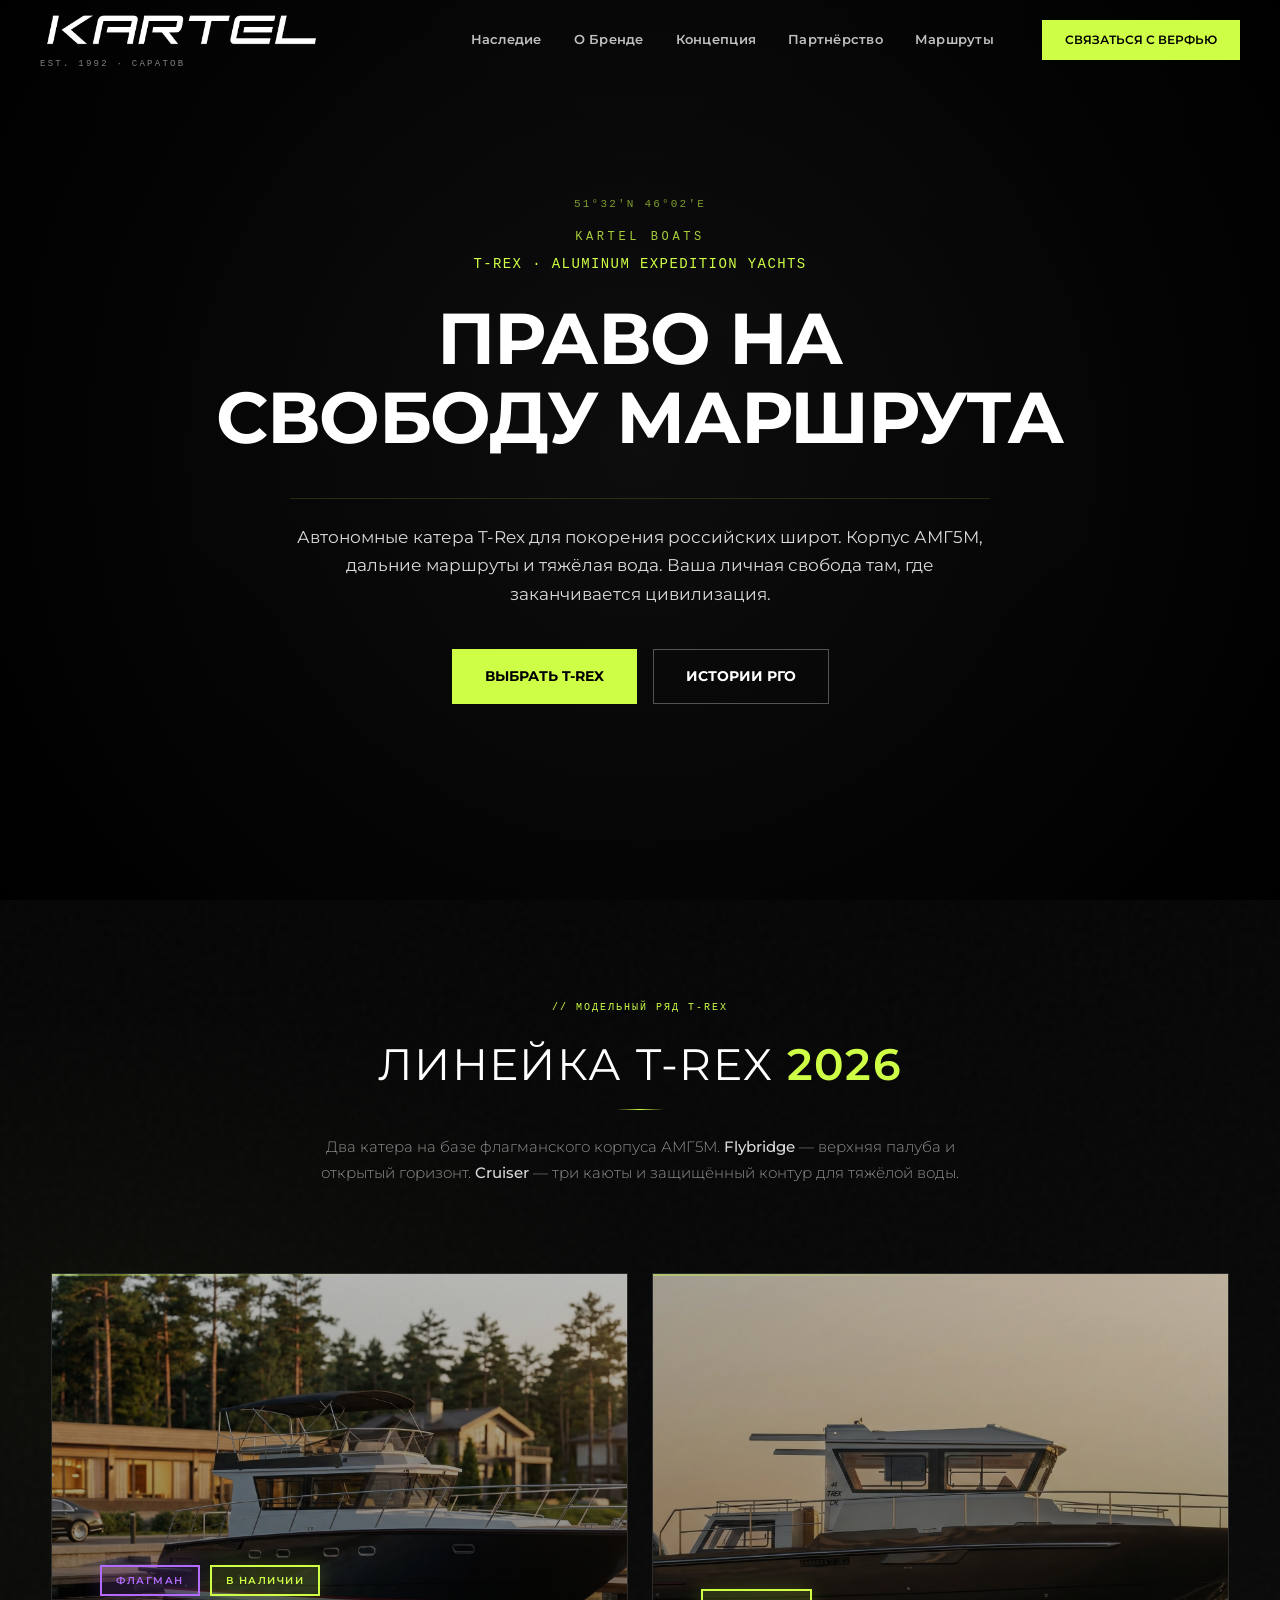
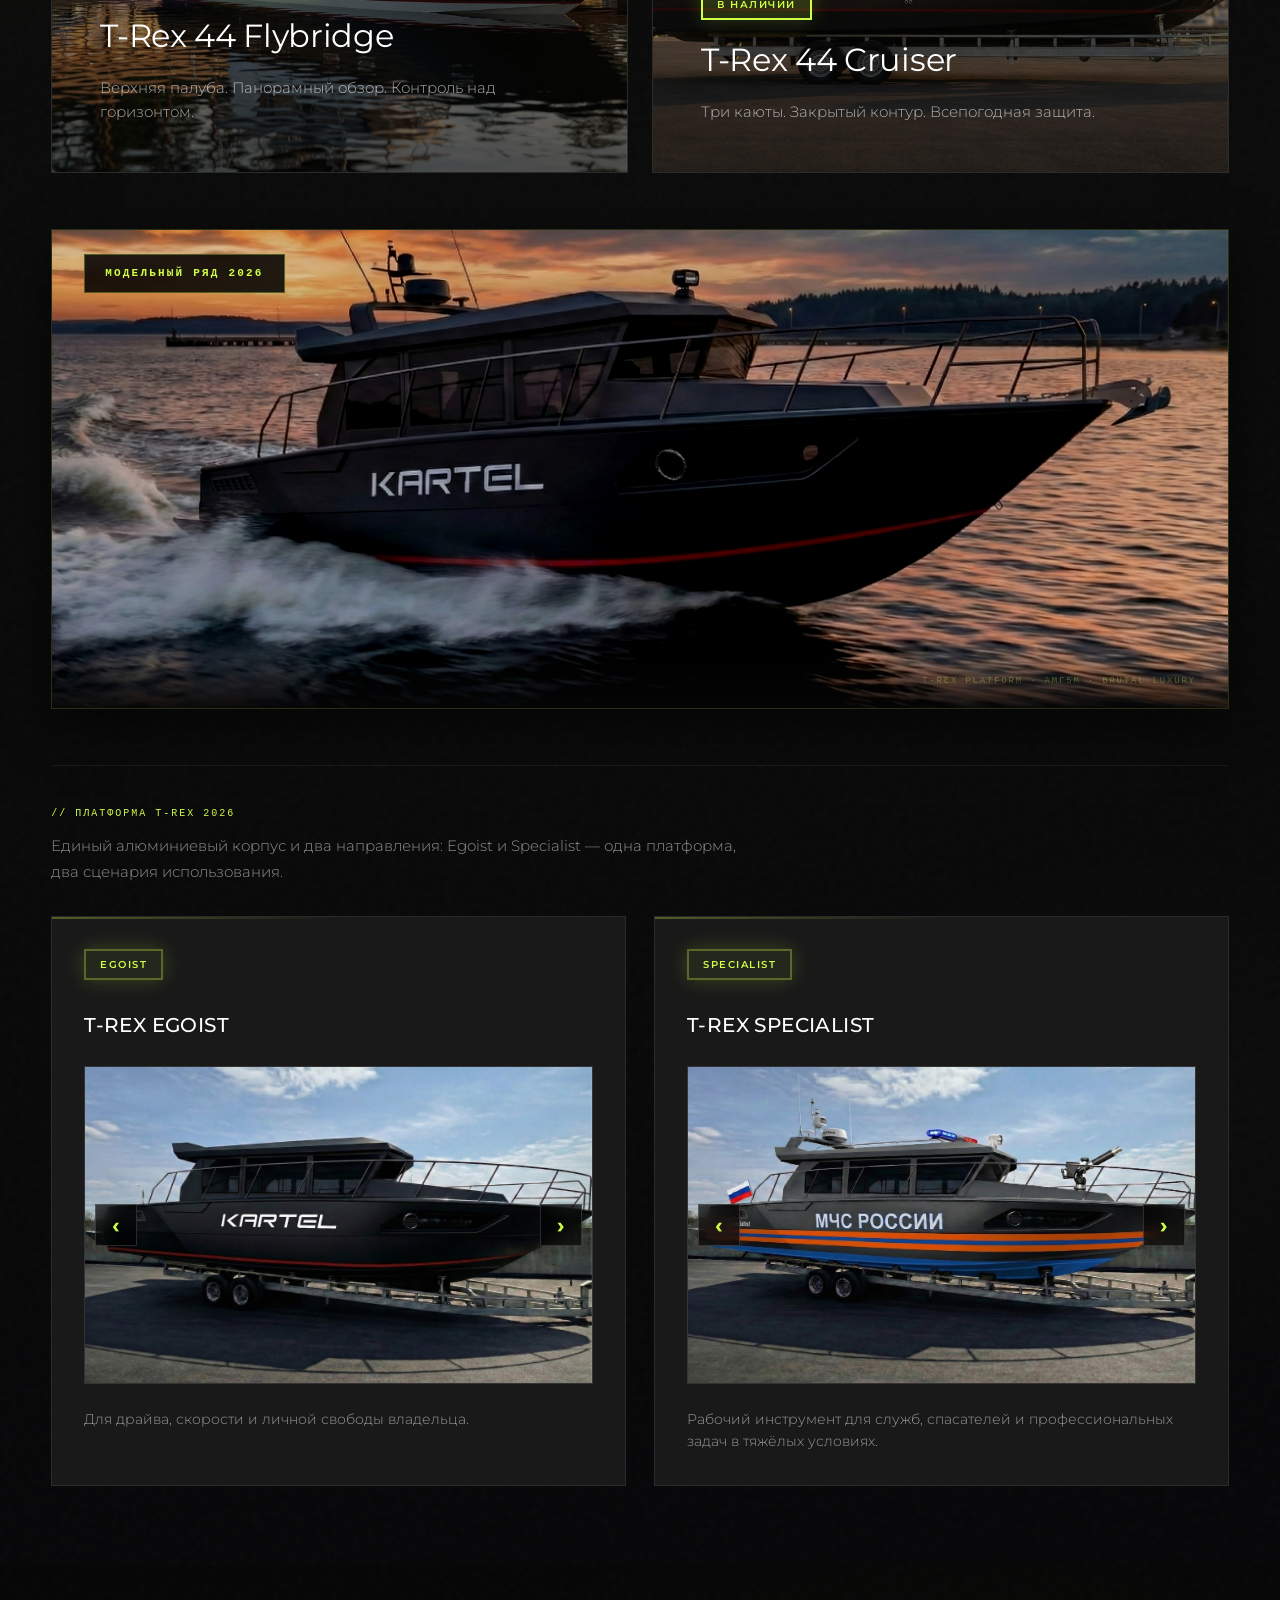
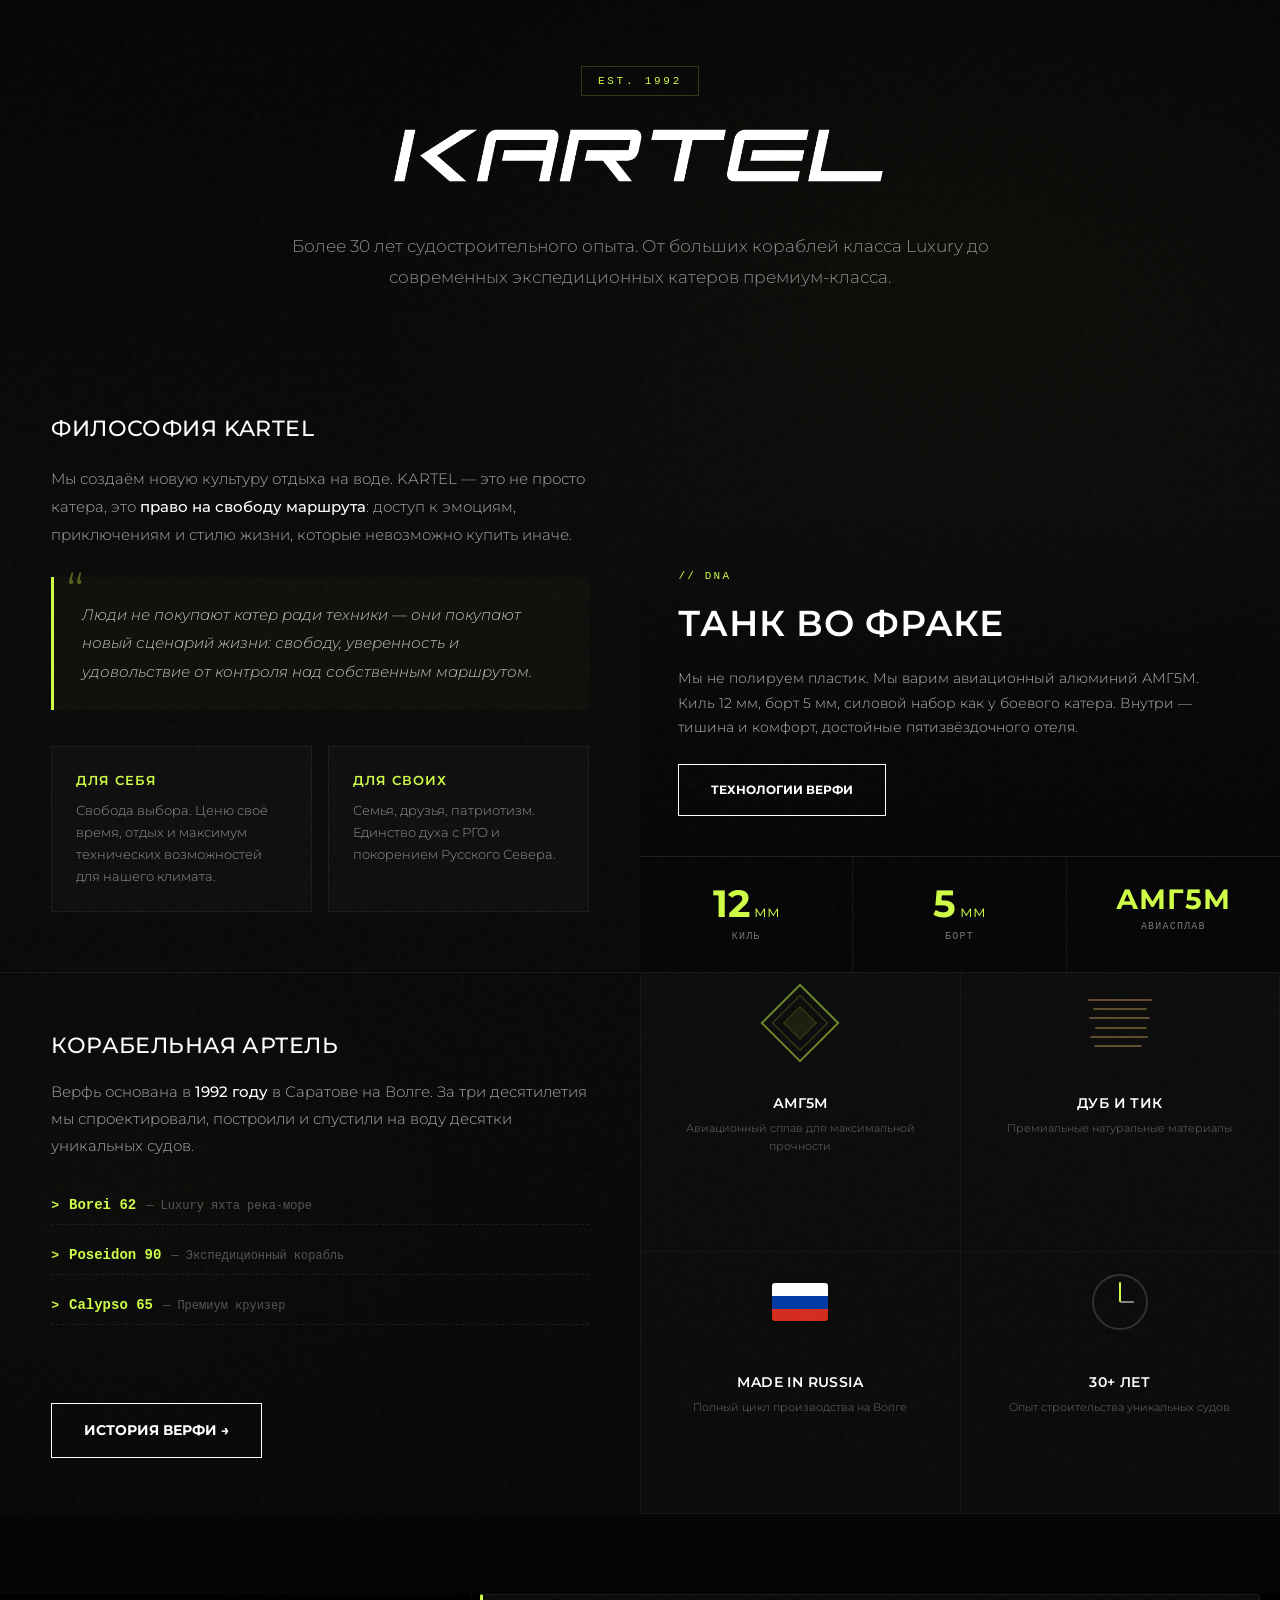
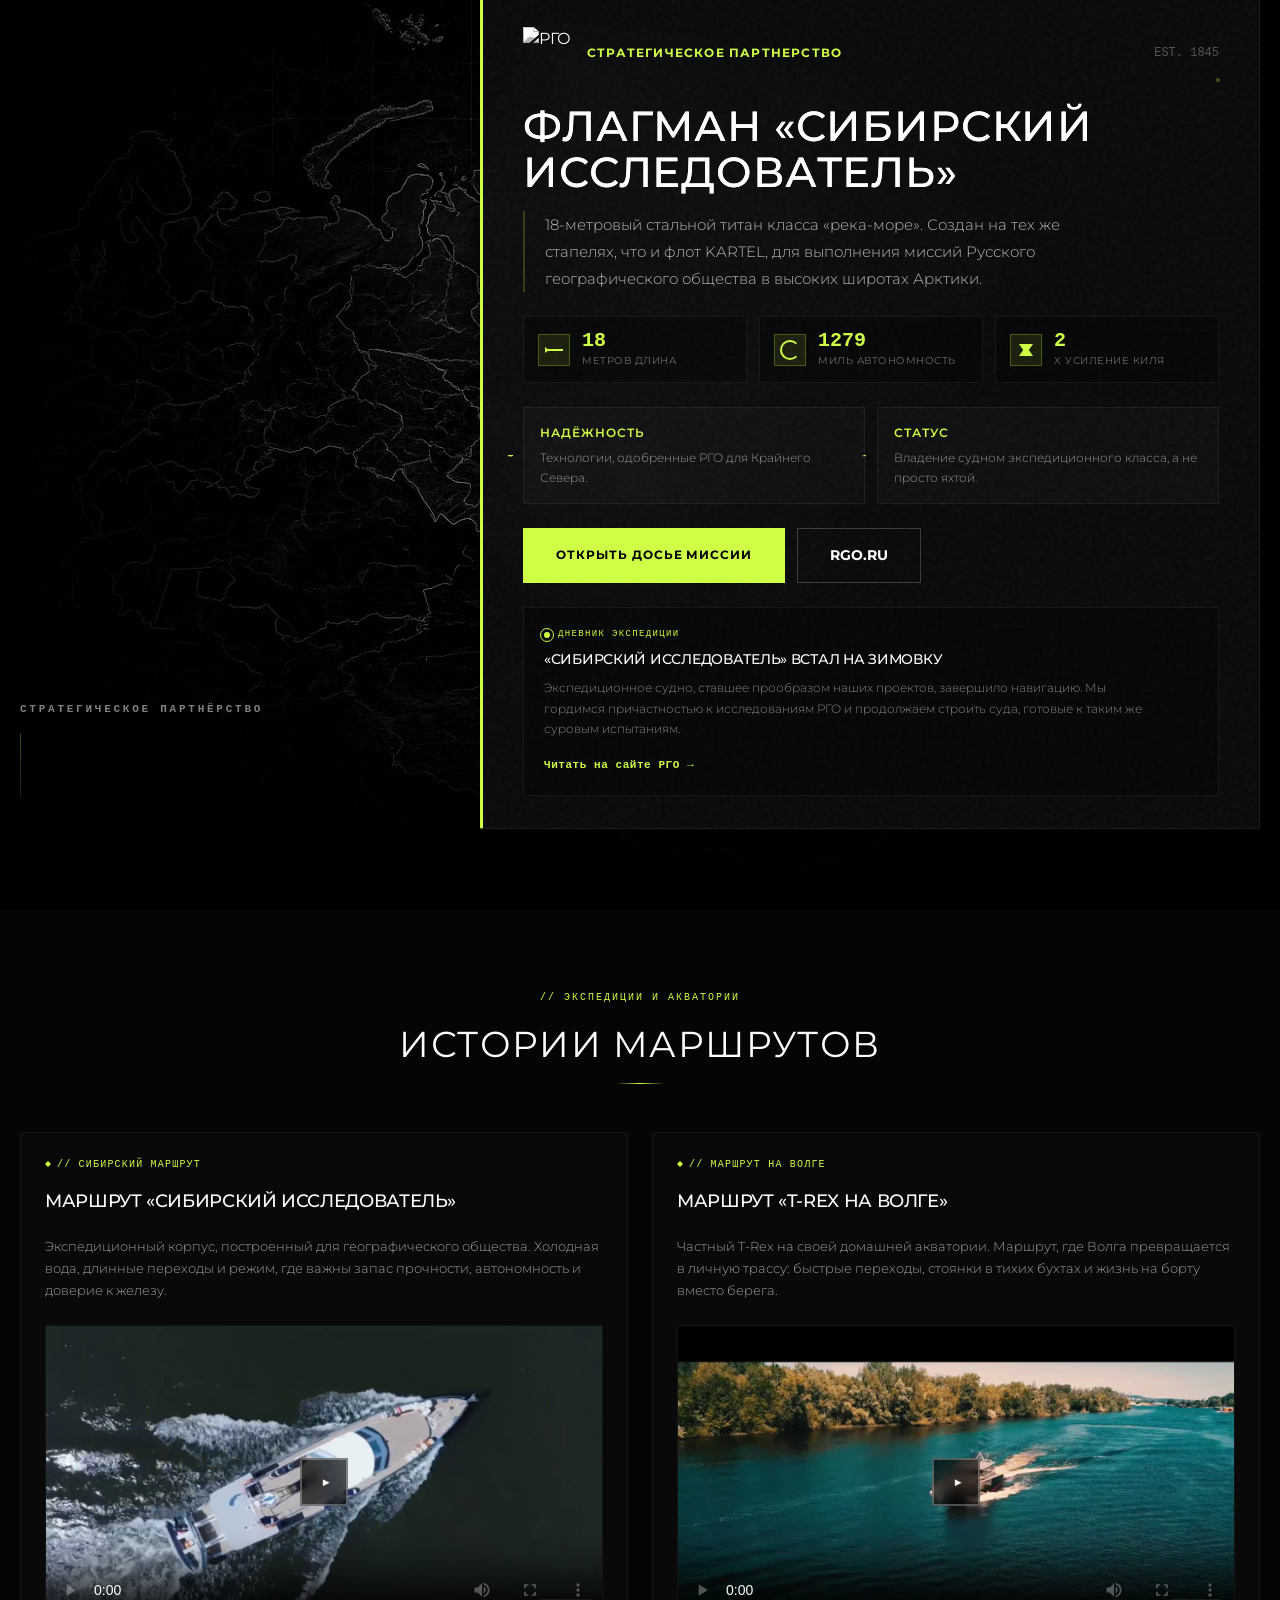
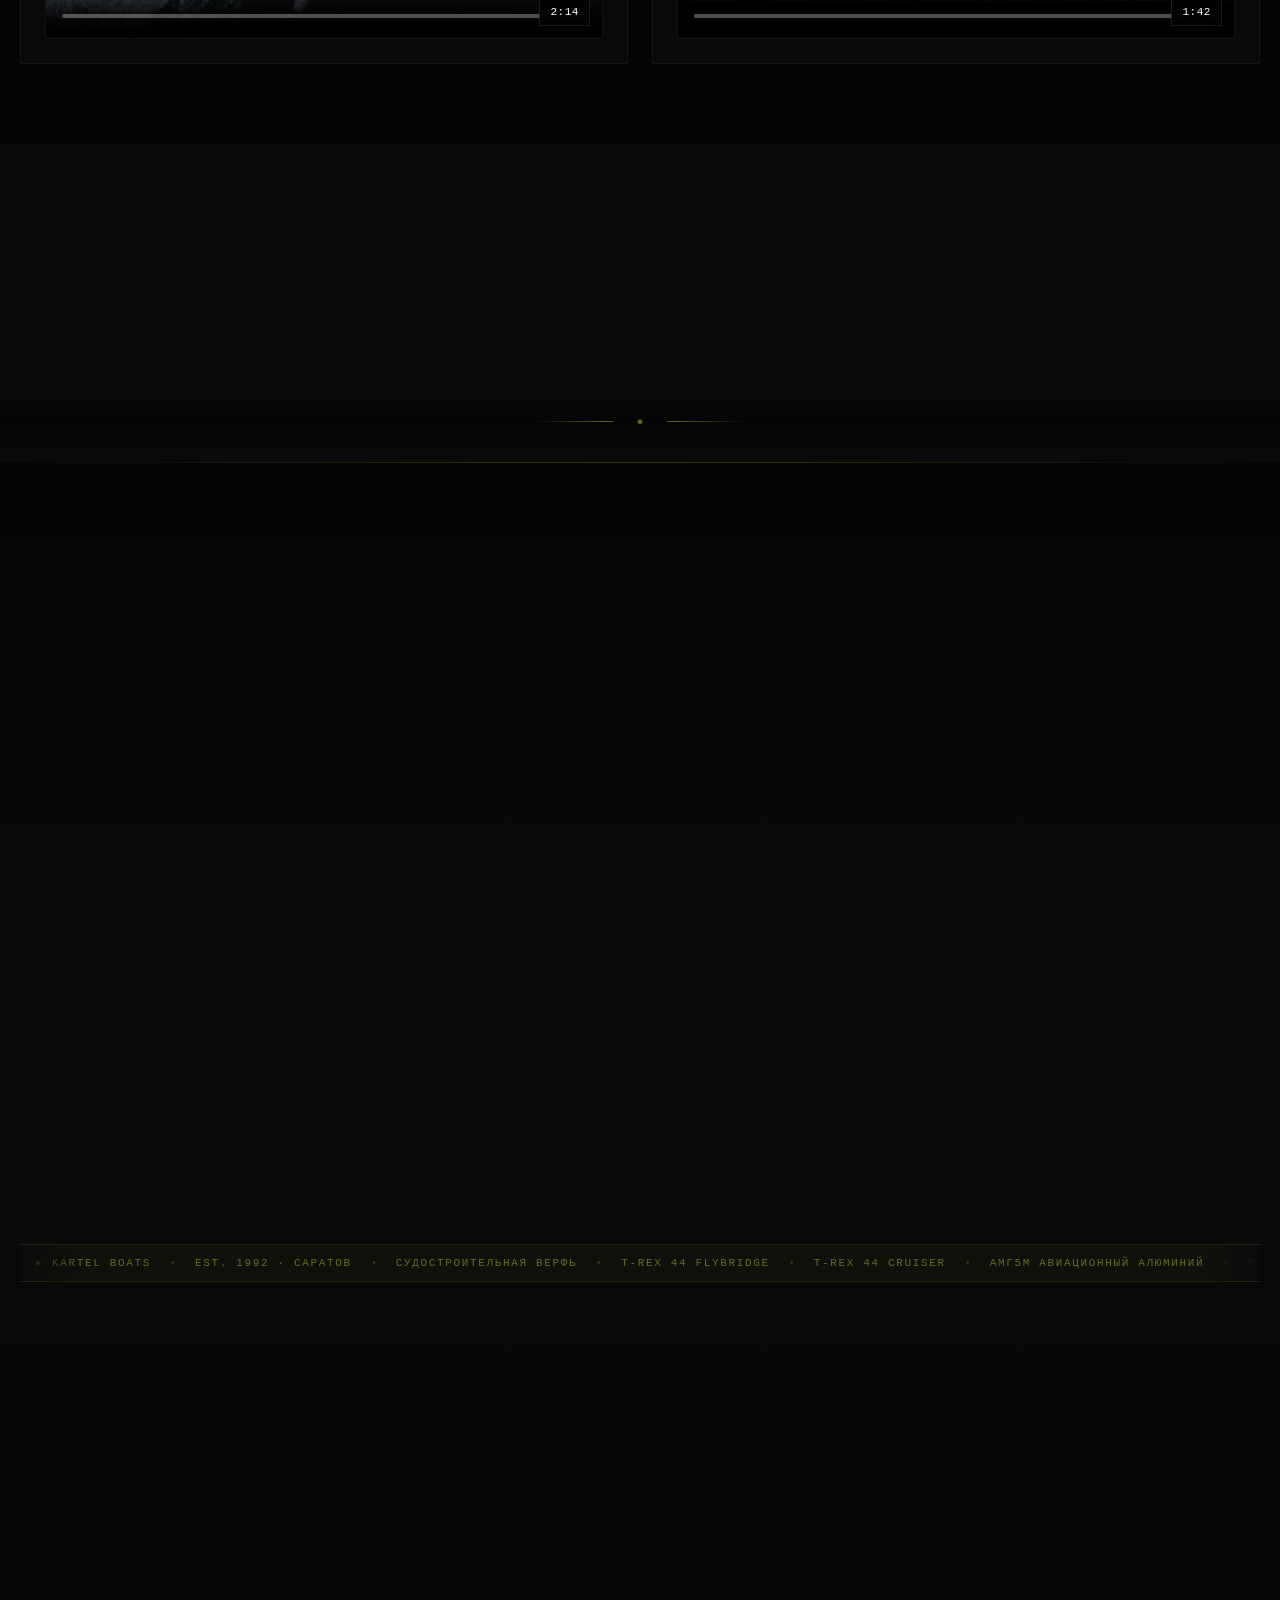
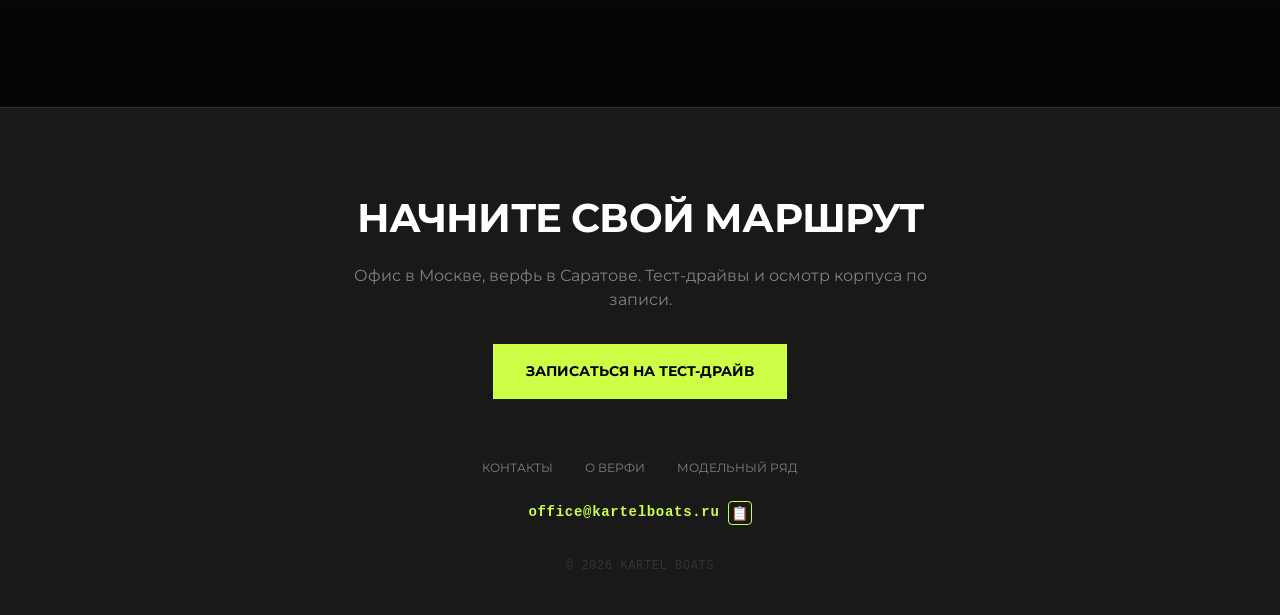
==== commit 1b1bee5b: "Final push (stage 1)" ====
--- a/index.html
+++ b/index.html
@@ -25,6 +25,11 @@
     <!-- Favicon (placeholder - replace with actual favicon) -->
     <link rel="icon" type="image/svg+xml" href="images/logo/logo-kartel-boats.svg">
     
+    <!-- Google Fonts: Montserrat (Premium Header Font) -->
+    <link rel="preconnect" href="https://fonts.googleapis.com">
+    <link rel="preconnect" href="https://fonts.gstatic.com" crossorigin>
+    <link href="https://fonts.googleapis.com/css2?family=Montserrat:wght@300;400;500;600;700;800&display=swap" rel="stylesheet">
+    
     <style>
         /* KARTEL BOATS DESIGN SYSTEM v2.0 (Hybrid: Classic Desktop + Super Mobile) */
 
@@ -62,7 +67,7 @@
         body {
             background-color: var(--bg-main);
             color: var(--text-main);
-            font-family: system-ui, -apple-system, "Segoe UI", Roboto, Helvetica, Arial, sans-serif;
+            font-family: 'Montserrat', -apple-system, BlinkMacSystemFont, sans-serif;
             line-height: 1.5;
             -webkit-font-smoothing: antialiased;
             overflow-x: hidden;
@@ -78,15 +83,45 @@
         }
 
         h1 {
-            font-size: clamp(36px, 6vw, 64px);
+            font-size: clamp(42px, 7vw, 72px);
             line-height: 1.1;
-            margin-bottom: 24px;
+            margin-bottom: 40px;
+            font-weight: 700;
+            letter-spacing: -0.02em;
         }
 
         h2 {
             font-size: clamp(28px, 4vw, 40px);
             margin-bottom: 16px;
             color: var(--text-main);
+        }
+
+        .section-title {
+            font-size: clamp(32px, 5vw, 52px);
+            font-weight: 300;
+            margin-bottom: 24px;
+            letter-spacing: -0.01em;
+        }
+
+        .year-badge {
+            font-size: 0.5em;
+            color: var(--accent);
+            font-weight: 700;
+            margin-left: 12px;
+        }
+
+        .section-lead {
+            max-width: 800px;
+            margin-bottom: 48px;
+            font-size: 17px;
+            line-height: 1.7;
+            color: rgba(255, 255, 255, 0.7);
+            font-weight: 300;
+        }
+
+        .section-lead strong {
+            color: var(--text-main);
+            font-weight: 600;
         }
 
         h3 {
@@ -156,20 +191,86 @@
             color: var(--accent);
         }
 
-        /* HEADER (Restored Original Sizes) */
+        /* PRELOADER (Like Houseboats) */
+        #preloader {
+            position: fixed;
+            top: 0;
+            left: 0;
+            width: 100%;
+            height: 100%;
+            background: #000;
+            z-index: 10000;
+            display: flex;
+            align-items: center;
+            justify-content: center;
+            transition: opacity 0.6s ease, visibility 0.6s ease;
+        }
+
+        #preloader.hidden {
+            opacity: 0;
+            visibility: hidden;
+        }
+
+        .preloader-content {
+            text-align: center;
+        }
+
+        .preloader-logo {
+            font-size: 48px;
+            font-weight: 800;
+            letter-spacing: 0.1em;
+            color: #fff;
+            margin-bottom: 8px;
+        }
+
+        .preloader-subtitle {
+            font-size: 10px;
+            letter-spacing: 0.3em;
+            color: var(--text-muted);
+            margin-bottom: 40px;
+            font-family: 'Courier New', Courier, monospace;
+            text-transform: uppercase;
+        }
+
+        .preloader-bar {
+            width: 300px;
+            height: 2px;
+            background: #333;
+            margin: 0 auto 16px auto;
+            overflow: hidden;
+        }
+
+        .preloader-progress {
+            height: 100%;
+            background: var(--accent);
+            width: 0%;
+            transition: width 0.3s ease;
+        }
+
+        .preloader-percent {
+            font-size: 12px;
+            letter-spacing: 0.2em;
+            color: var(--text-muted);
+            font-family: 'Courier New', Courier, monospace;
+        }
+
+        /* HEADER (Transparent → Solid on Scroll) */
         header {
             position: fixed;
             top: 0;
             left: 0;
             width: 100%;
             z-index: 1000;
-            background: linear-gradient(
-                to bottom,
-                rgba(0, 0, 0, 0.95),
-                rgba(0, 0, 0, 0.60)
-            );
-            backdrop-filter: blur(10px);
-            border-bottom: var(--border-thin);
+            background: transparent;
+            border-bottom: 1px solid transparent;
+            transition: all 0.4s cubic-bezier(0.4, 0, 0.2, 1);
+        }
+
+        header.scrolled {
+            background: rgba(0, 0, 0, 0.95);
+            backdrop-filter: blur(20px);
+            -webkit-backdrop-filter: blur(20px);
+            border-bottom: 1px solid #222;
         }
 
         .nav-container {
@@ -183,33 +284,71 @@
 
         .logo {
             display: inline-flex;
-            align-items: center;
+            flex-direction: column;
+            align-items: flex-start;
             text-decoration: none;
             padding: 0;
             margin: 0;
+            gap: 6px;
+            transition: all 0.3s ease;
         }
         
-        .logo-mark {
+        .logo-img {
+            height: 44px;
+            width: auto;
             display: block;
-            /* Restored Desktop Logo Size */
-            height: 104px; 
-            width: auto;
+            filter: brightness(0) invert(1);
+            transition: filter 0.3s ease;
+        }
+
+        /* Logo Green when scrolled (permanent) */
+        header.scrolled .logo-img {
+            filter: brightness(0) saturate(100%) invert(85%) sepia(45%) saturate(1436%) hue-rotate(20deg) brightness(102%) contrast(105%);
+        }
+
+        /* Logo Green on hover */
+        .logo:hover .logo-img {
+            filter: brightness(0) saturate(100%) invert(85%) sepia(45%) saturate(1436%) hue-rotate(20deg) brightness(102%) contrast(105%);
+        }
+
+        .logo-subtitle {
+            font-size: 9px;
+            letter-spacing: 0.25em;
+            color: rgba(255, 255, 255, 0.5);
+            transition: color 0.3s ease;
+            font-family: 'Courier New', Courier, monospace;
+        }
+
+        /* Subtitle green when scrolled */
+        header.scrolled .logo-subtitle {
+            color: var(--accent);
+        }
+
+        /* Subtitle green on hover */
+        .logo:hover .logo-subtitle {
+            color: var(--accent);
         }
 
         .nav-links {
             display: flex;
             align-items: center;
-            gap: 24px;
+            gap: 32px;
             font-size: 13px;
-            text-transform: uppercase;
+            text-transform: capitalize;
         }
 
         .nav-link {
-            color: var(--text-muted);
+            color: rgba(255, 255, 255, 0.75);
             text-decoration: none;
-            letter-spacing: 0.08em;
-            transition: var(--transition);
-            font-weight: 500;
+            letter-spacing: 0.02em;
+            transition: color 0.3s ease;
+            font-weight: 600;
+            font-family: 'Montserrat', sans-serif;
+        }
+
+        /* Nav links brighter when scrolled */
+        header.scrolled .nav-link {
+            color: rgba(255, 255, 255, 0.9);
         }
 
         .nav-link:hover {
@@ -220,19 +359,36 @@
             margin-left: 16px;
             padding: 10px 22px;
             font-size: 12px;
+            font-weight: 600;
+        }
+
+        /* MOBILE MODAL OVERRIDES */
+        @media (max-width: 767px) {
+            .modal__dialog {
+                padding: 24px 20px;
+            }
         }
 
         /* MOBILE HEADER OVERRIDES */
         @media (max-width: 767px) {
             .nav-container {
-                min-height: 60px; /* Smaller on mobile */
-                padding: 4px 16px;
+                min-height: 60px;
+                padding: 8px 16px;
             }
-            .logo-mark {
-                height: 48px; /* Smaller on mobile */
+            .logo-img {
+                height: 32px;
+            }
+            .logo-subtitle {
+                font-size: 7px;
             }
             .nav-links {
-                display: none; /* Hide standard nav on mobile */
+                display: none;
+            }
+            .preloader-logo {
+                font-size: 36px;
+            }
+            .preloader-bar {
+                width: 200px;
             }
         }
 
@@ -314,16 +470,47 @@
         }
 
         .hero-content {
-            position: relative; z-index: 2; text-align: center; padding: 0 20px;
+            position: relative;
+            z-index: 2;
+            text-align: center;
+            padding: 0 20px;
+            max-width: 900px;
+            margin: 0 auto;
+        }
+
+        .hero-coordinates {
+            font-size: 11px;
+            letter-spacing: 0.2em;
+            opacity: 0.6;
+            margin-bottom: 16px;
+        }
+
+        .hero-subtitle {
+            font-size: 12px;
+            letter-spacing: 0.3em;
+            margin-bottom: 8px;
+            opacity: 0.8;
         }
 
         .hero-sub {
-            display: block; margin-bottom: 32px; font-size: 14px; letter-spacing: 0.1em;
-            text-transform: uppercase; color: var(--accent);
-        }
+            display: block;
+            margin-bottom: 24px;
+            font-size: 14px;
+            letter-spacing: 0.1em;
+            text-transform: uppercase;
+            color: var(--accent);
+        }
+
 
         .hero-lead {
-            margin: 0 auto 40px auto; max-width: 700px; color: var(--text-muted); font-size: 16px; line-height: 1.6;
+            margin: 0 auto 40px auto;
+            max-width: 700px;
+            color: rgba(255, 255, 255, 0.85);
+            font-size: 17px;
+            line-height: 1.7;
+            padding-top: 24px;
+            border-top: 1px solid rgba(206, 254, 70, 0.15);
+            font-weight: 400;
         }
 
         .hero-actions {
@@ -336,6 +523,97 @@
         
         .hero-cta-secondary:hover {
             border-color: var(--accent); color: var(--accent);
+        }
+
+        /* LINEUP SECTION PREMIUM BACKGROUND */
+        #lineup_selector {
+            position: relative;
+            background: linear-gradient(175deg, #050505 0%, #0a0a0a 40%, #060608 100%);
+            overflow: hidden;
+            padding: 0;
+        }
+
+        #lineup_selector::before {
+            content: '';
+            position: absolute;
+            inset: 0;
+            background: 
+                radial-gradient(ellipse 800px 500px at 10% 20%, rgba(206, 254, 70, 0.03) 0%, transparent 70%),
+                radial-gradient(ellipse 600px 400px at 90% 80%, rgba(206, 254, 70, 0.02) 0%, transparent 70%);
+            pointer-events: none;
+            z-index: 0;
+        }
+
+        /* Grain texture — matching О KARTEL */
+        #lineup_selector::after {
+            content: '';
+            position: absolute;
+            inset: 0;
+            opacity: 0.025;
+            background-image: url("data:image/svg+xml,%3Csvg viewBox='0 0 200 200' xmlns='http://www.w3.org/2000/svg'%3E%3Cfilter id='n'%3E%3CfeTurbulence type='fractalNoise' baseFrequency='0.9' numOctaves='3' stitchTiles='stitch'/%3E%3C/filter%3E%3Crect width='100%25' height='100%25' filter='url(%23n)'/%3E%3C/svg%3E");
+            pointer-events: none;
+            z-index: 0;
+        }
+
+        /* Wide container — matching brand-wide (1600px) */
+        .lineup-wide {
+            position: relative;
+            z-index: 1;
+            max-width: 1600px;
+            margin: 0 auto;
+            padding: 0 clamp(20px, 4vw, 80px) 80px;
+        }
+
+        /* Lineup header — premium style */
+        .lineup-header {
+            padding: 100px 0 48px;
+            text-align: center;
+        }
+
+        .lineup-label {
+            font-family: 'Courier New', Courier, monospace;
+            font-size: 10px;
+            letter-spacing: 0.2em;
+            text-transform: uppercase;
+            color: var(--accent);
+            margin-bottom: 16px;
+            display: block;
+        }
+
+        .lineup-title {
+            font-family: 'Montserrat', sans-serif;
+            font-size: clamp(28px, 5vw, 44px);
+            font-weight: 400;
+            letter-spacing: 0.03em;
+            color: #fff;
+            margin-bottom: 12px;
+        }
+
+        .lineup-title .year-highlight {
+            color: var(--accent);
+            font-weight: 600;
+        }
+
+        .lineup-divider {
+            width: 48px;
+            height: 1px;
+            background: linear-gradient(90deg, transparent, var(--accent), transparent);
+            margin: 0 auto 24px;
+        }
+
+        .lineup-lead {
+            font-family: 'Montserrat', sans-serif;
+            font-size: 15px;
+            line-height: 1.7;
+            color: rgba(255, 255, 255, 0.55);
+            font-weight: 300;
+            max-width: 700px;
+            margin: 0 auto;
+        }
+
+        .lineup-lead strong {
+            color: rgba(255, 255, 255, 0.85);
+            font-weight: 500;
         }
 
         /* --- BENTO GRID RESTORED (CLASSIC PROPORTIONS) --- */
@@ -348,65 +626,105 @@
 
         .card {
             background-color: var(--bg-card);
-            border: var(--border-thin);
-            padding: 32px;
+            border: 1px solid rgba(255, 255, 255, 0.08);
+            padding: 48px;
             display: flex;
             flex-direction: column;
             justify-content: flex-end;
             position: relative;
             text-decoration: none;
-            transition: var(--transition);
-            min-height: 300px; /* Restored original min-height */
+            transition: all 0.5s cubic-bezier(0.4, 0, 0.2, 1);
+            min-height: 500px;
             overflow: hidden;
         }
 
+        /* Accent top line */
+        .card::before {
+            content: '';
+            position: absolute;
+            top: 0;
+            left: 0;
+            right: 0;
+            height: 2px;
+            background: linear-gradient(90deg, var(--accent), transparent 60%);
+            opacity: 0.4;
+            transition: opacity 0.4s ease;
+            z-index: 3;
+        }
+
+        .card:hover::before {
+            opacity: 1;
+        }
+
         .card:hover {
-            border-color: var(--accent);
-            transform: translateY(-4px);
-            background-color: var(--bg-card-hover);
+            border-color: rgba(206, 254, 70, 0.4);
+            transform: translateY(-6px);
+            background-color: #1a1a1a;
+            box-shadow: 0 24px 48px rgba(0, 0, 0, 0.7);
         }
 
         .card-large { grid-column: span 12; }
         .card-medium { grid-column: span 12; }
         
         @media (min-width: 900px) {
-            /* Restored Asymmetric Grid */
-            .card-large { grid-column: span 7; }
-            .card-medium { grid-column: span 5; }
+            /* Balanced Grid for Better Visibility */
+            .card-large { grid-column: span 6; }
+            .card-medium { grid-column: span 6; }
         }
 
         .card-bg {
-            position: absolute; top: 0; left: 0; width: 100%; height: 100%;
-            background-size: cover; 
-            background-position: center; /* Ensures content fits well */
-            opacity: 0.3; /* Restored original opacity */
-            transition: var(--transition); z-index: 0;
+            position: absolute;
+            top: 0;
+            left: 0;
+            width: 100%;
+            height: 100%;
+            background-size: cover;
+            background-position: center;
+            opacity: 0.5;
+            transition: all 0.6s cubic-bezier(0.4, 0, 0.2, 1);
+            z-index: 0;
         }
         
-        .card:hover .card-bg { opacity: 0.5; transform: scale(1.02); }
+        .card:hover .card-bg {
+            opacity: 0.65;
+            transform: scale(1.05);
+        }
 
         .bg-flybridge { 
             background-image: linear-gradient(to top, rgba(0, 0, 0, 0.55), rgba(0, 0, 0, 0.15)), url('images/cards/t-rex-flybridge-card.jpg');
             opacity: 0.9;
+            background-position: center center;
         }
         
         .bg-cruiser { 
             background-image: linear-gradient(to top, rgba(0, 0, 0, 0.55), rgba(0, 0, 0, 0.15)), url('images/cards/t-rex-cruiser-card.jpg'); 
             opacity: 0.9;
+            background-position: center 35%;
+            background-size: cover;
         }
         
         .card-content { position: relative; z-index: 2; }
 
         .badge {
             display: inline-block;
-            background-color: rgba(206, 254, 70, 0.1);
+            background-color: rgba(206, 254, 70, 0.15);
             color: var(--accent);
-            padding: 4px 8px;
-            font-size: 11px;
+            padding: 6px 14px;
+            font-size: 10px;
             text-transform: uppercase;
-            letter-spacing: 0.05em;
+            letter-spacing: 0.15em;
             margin-bottom: 16px;
-            border: 1px solid rgba(206, 254, 70, 0.2);
+            border: 2px solid var(--accent);
+            font-weight: 600;
+            font-family: 'Montserrat', sans-serif;
+            box-shadow: 0 0 20px rgba(206, 254, 70, 0.2);
+        }
+
+        .badge-accent {
+            background-color: rgba(179, 107, 255, 0.15);
+            color: #b36bff;
+            border-color: #b36bff;
+            box-shadow: 0 0 20px rgba(179, 107, 255, 0.2);
         }
 
         .model-label {
@@ -422,19 +740,89 @@
             margin-bottom: 12px;
         }
 
-        .card-large .badge { background-color: var(--accent); color: #000; }
-
-        /* CONCEPT BANNER */
+        .model-name {
+            font-size: clamp(24px, 3vw, 32px);
+            font-weight: 400;
+            letter-spacing: -0.01em;
+            margin-bottom: 16px;
+            color: #fff;
+            text-transform: none;
+        }
+
+        .model-desc {
+            font-size: 15px;
+            line-height: 1.6;
+            color: rgba(255, 255, 255, 0.65);
+            font-weight: 300;
+            max-width: 500px;
+        }
+
+        .card-content {
+            position: relative;
+            z-index: 2;
+        }
+
+        /* CONCEPT BANNER — Full-width cinematic */
         .concept-ego-preview {
-            margin-top: 32px; border: var(--border-thin); background-color: #000;
-            overflow: hidden; position: relative; aspect-ratio: 16 / 9; width: 100%;
-        }
-
-        .concept-ego-slider { position: absolute; inset: 0; }
+            margin-top: 56px;
+            border: 1px solid rgba(206, 254, 70, 0.15);
+            background-color: #0a0a0a;
+            overflow: hidden;
+            position: relative;
+            height: clamp(320px, 40vw, 480px);
+            width: 100%;
+            box-shadow: 0 16px 48px rgba(0, 0, 0, 0.6);
+        }
+
+        .concept-ego-preview::before {
+            content: 'МОДЕЛЬНЫЙ РЯД 2026';
+            position: absolute;
+            top: 24px;
+            left: 32px;
+            z-index: 10;
+            font-size: 11px;
+            letter-spacing: 0.2em;
+            color: var(--accent);
+            font-weight: 600;
+            font-family: 'Courier New', Courier, monospace;
+            background: rgba(0, 0, 0, 0.85);
+            backdrop-filter: blur(10px);
+            padding: 10px 20px;
+            border: 1px solid rgba(206, 254, 70, 0.3);
+        }
+
+        /* Bottom gradient overlay with specs */
+        .concept-ego-preview::after {
+            content: 'T-REX PLATFORM · АМГ5М · BRUTAL LUXURY';
+            position: absolute;
+            bottom: 0;
+            left: 0;
+            right: 0;
+            z-index: 10;
+            font-family: 'Courier New', Courier, monospace;
+            font-size: 9px;
+            letter-spacing: 0.2em;
+            color: rgba(206, 254, 70, 0.3);
+            text-align: right;
+            padding: 20px 32px;
+            background: linear-gradient(to top, rgba(5,5,5,0.9) 0%, transparent 100%);
+        }
+
+        .concept-ego-slider {
+            position: absolute;
+            inset: 0;
+        }
 
         .concept-ego-slide {
-            position: absolute; inset: 0; width: 100%; height: 100%;
-            object-fit: cover; display: block; opacity: 0; animation: egoFade 15s infinite;
+            position: absolute;
+            inset: 0;
+            width: 100%;
+            height: 100%;
+            object-fit: cover;
+            display: block;
+            opacity: 0;
+            animation: egoFade 15s infinite;
+            filter: brightness(0.85) contrast(1.1);
         }
 
         .concept-ego-slide:nth-child(1) { animation-delay: 0s; opacity: 1; }
@@ -445,30 +833,90 @@
             0% { opacity: 0; } 8% { opacity: 1; } 33% { opacity: 1; } 41% { opacity: 0; } 100% { opacity: 0; }
         }
 
-        /* CONCEPT PLATFORM */
+        /* CONCEPT PLATFORM — wider, more premium */
         .concept-platform {
-            margin-top: 32px; padding-top: 24px; border-top: var(--border-thin);
+            margin-top: 56px;
+            padding-top: 40px;
+            border-top: 1px solid rgba(255, 255, 255, 0.06);
+            position: relative;
+        }
+
+        .concept-platform > .mono {
+            font-family: 'Courier New', Courier, monospace;
+            font-size: 10px;
+            letter-spacing: 0.2em;
+            text-transform: uppercase;
+            color: var(--accent);
         }
 
         .concept-platform > p {
-            margin-top: 8px; margin-bottom: 20px; max-width: 640px;
+            margin-top: 12px;
+            margin-bottom: 32px;
+            max-width: 700px;
+            font-family: 'Montserrat', sans-serif;
+            font-size: 15px;
+            line-height: 1.7;
+            color: rgba(255, 255, 255, 0.55);
+            font-weight: 300;
         }
 
         .concept-grid {
-            display: grid; gap: 24px; grid-template-columns: 1fr;
+            display: grid; gap: 28px; grid-template-columns: 1fr;
         }
 
         @media (min-width: 900px) {
-            .concept-grid { grid-template-columns: repeat(3, 1fr); }
+            .concept-grid { grid-template-columns: repeat(2, 1fr); }
         }
 
         .concept-card {
-            background-color: var(--bg-card); border: var(--border-thin);
-            padding: 20px; display: flex; flex-direction: column; gap: 8px;
-        }
-
-        .concept-card h3 { margin-bottom: 4px; }
-        .concept-card p { max-width: 100%; }
+            background-color: var(--bg-card);
+            border: 1px solid rgba(255, 255, 255, 0.08);
+            padding: 32px;
+            display: flex;
+            flex-direction: column;
+            gap: 14px;
+            transition: all 0.4s cubic-bezier(0.4, 0, 0.2, 1);
+            position: relative;
+        }
+
+        /* Accent top line for concept cards */
+        .concept-card::before {
+            content: '';
+            position: absolute;
+            top: 0;
+            left: 0;
+            right: 0;
+            height: 2px;
+            background: linear-gradient(90deg, var(--accent), transparent 50%);
+            opacity: 0.3;
+            transition: opacity 0.4s ease;
+        }
+
+        .concept-card:hover::before {
+            opacity: 0.8;
+        }
+
+        .concept-card:hover {
+            border-color: rgba(206, 254, 70, 0.3);
+            transform: translateY(-4px);
+            box-shadow: 0 16px 40px rgba(0, 0, 0, 0.5);
+        }
+
+        .concept-card h3 {
+            margin-bottom: 4px;
+            font-family: 'Montserrat', sans-serif;
+            font-weight: 500;
+            letter-spacing: 0.02em;
+        }
+
+        .concept-card p {
+            max-width: 100%;
+            font-family: 'Montserrat', sans-serif;
+            font-size: 14px;
+            color: rgba(255, 255, 255, 0.55);
+            font-weight: 300;
+            line-height: 1.6;
+        }
 
         .badge-concept {
             background-color: rgba(206, 254, 70, 0.06);
@@ -503,15 +951,17 @@
         }
 
         .concept-arrow {
-            pointer-events: auto; width: 34px; height: 34px;
+            pointer-events: auto; width: 42px; height: 42px;
             display: inline-flex; align-items: center; justify-content: center;
-            border: var(--border-thin); background: rgba(0,0,0,0.55);
-            color: var(--accent); font-size: 18px; font-weight: 700;
+            border: 1px solid rgba(255, 255, 255, 0.15); background: rgba(0,0,0,0.65);
+            color: var(--accent); font-size: 22px; font-weight: 700;
             cursor: pointer; user-select: none; transition: var(--transition);
+            backdrop-filter: blur(8px);
         }
 
         .concept-arrow:hover {
-            border-color: var(--accent); background: rgba(0,0,0,0.75);
+            border-color: var(--accent); background: rgba(0,0,0,0.85);
+            box-shadow: 0 0 12px rgba(206, 254, 70, 0.2);
         }
 
         /* SPLIT SCREEN */
@@ -555,28 +1005,253 @@
             font-size: 12px; color: var(--text-muted); text-transform: uppercase;
         }
 
-        /* ROUTE STORIES */
+        /* --- Routes Section --- */
+        .routes-section {
+            padding: 80px 20px;
+            background: #050505;
+            position: relative;
+            overflow: hidden;
+        }
+
+        /* Subtle animated background pattern */
+        .routes-section::before {
+            content: '';
+            position: absolute;
+            top: 0;
+            left: 0;
+            width: 100%;
+            height: 100%;
+            background-image: 
+                repeating-linear-gradient(90deg, 
+                    rgba(206,254,70,0.01) 0px, 
+                    transparent 1px, 
+                    transparent 80px, 
+                    rgba(206,254,70,0.01) 81px
+                ),
+                repeating-linear-gradient(0deg, 
+                    rgba(206,254,70,0.01) 0px, 
+                    transparent 1px, 
+                    transparent 80px, 
+                    rgba(206,254,70,0.01) 81px
+                );
+            opacity: 0.3;
+            pointer-events: none;
+            z-index: 0;
+        }
+
+        .routes-header {
+            max-width: var(--container-width);
+            margin: 0 auto 48px;
+            text-align: center;
+            position: relative;
+            z-index: 1;
+        }
+
+        .routes-label {
+            font-family: 'Courier New', Courier, monospace;
+            font-size: 10px;
+            letter-spacing: 0.2em;
+            text-transform: uppercase;
+            color: var(--accent);
+            margin-bottom: 12px;
+        }
+
+        .routes-title {
+            font-family: 'Montserrat', sans-serif;
+            font-size: clamp(24px, 4vw, 36px);
+            font-weight: 400;
+            letter-spacing: 0.04em;
+            color: #fff;
+            margin-bottom: 12px;
+        }
+
+        .routes-divider {
+            width: 48px;
+            height: 1px;
+            background: linear-gradient(90deg, transparent, var(--accent), transparent);
+            margin: 0 auto;
+        }
+
         .route-stories {
-            margin-top: 48px; display: grid; gap: 24px;
-            grid-template-columns: 1fr; text-align: left;
-        }
-
+            max-width: var(--container-width);
+            margin: 0 auto;
+            display: grid;
+            gap: 24px;
+            grid-template-columns: 1fr;
+            text-align: left;
+            position: relative;
+            z-index: 1;
+        }
         @media (min-width: 900px) {
             .route-stories { grid-template-columns: 1fr 1fr; }
         }
 
         .route-card {
-            background-color: var(--bg-card); border: var(--border-thin);
-            padding: 24px; display: flex; flex-direction: column; gap: 16px;
-        }
-
-        .route-meta { font-size: 11px; color: var(--accent); letter-spacing: 0.05em; }
-        .route-card h3 { margin-bottom: 4px; font-size: 18px; }
-        .route-card p { max-width: 100%; font-size: 14px; margin-bottom: 8px; }
+            background: rgba(255, 255, 255, 0.015);
+            border: 1px solid rgba(255, 255, 255, 0.06);
+            padding: 24px;
+            display: flex;
+            flex-direction: column;
+            gap: 16px;
+            transition: all 0.4s ease;
+            position: relative;
+            overflow: hidden;
+        }
+
+        /* Decorative corner */
+        .route-card::before {
+            content: '';
+            position: absolute;
+            top: 0;
+            right: 0;
+            width: 40px;
+            height: 40px;
+            border-top: 2px solid rgba(206, 254, 70, 0.1);
+            border-right: 2px solid rgba(206, 254, 70, 0.1);
+            opacity: 0;
+            transition: all 0.4s ease;
+        }
+
+        .route-card:hover::before {
+            opacity: 1;
+            width: 60px;
+            height: 60px;
+        }
+
+        .route-card::after {
+            content: '';
+            position: absolute;
+            bottom: 0;
+            left: 0;
+            width: 0;
+            height: 2px;
+            background: linear-gradient(90deg, var(--accent), transparent);
+            transition: width 0.6s cubic-bezier(0.16, 1, 0.3, 1);
+        }
+
+        .route-card:hover::after {
+            width: 100%;
+        }
+
+        .route-card:hover {
+            border-color: rgba(206, 254, 70, 0.25);
+            background: rgba(206, 254, 70, 0.03);
+            transform: translateY(-4px);
+            box-shadow: 0 8px 30px rgba(0, 0, 0, 0.3);
+        }
+
+        .route-meta {
+            font-family: 'Courier New', Courier, monospace;
+            font-size: 10px;
+            color: var(--accent);
+            letter-spacing: 0.12em;
+            position: relative;
+            padding-left: 12px;
+        }
+
+        .route-meta::before {
+            content: '';
+            position: absolute;
+            left: 0;
+            top: 50%;
+            transform: translateY(-50%);
+            width: 6px;
+            height: 6px;
+            background: var(--accent);
+            clip-path: polygon(50% 0%, 100% 50%, 50% 100%, 0% 50%);
+            animation: rotateMarker 3s linear infinite;
+        }
+
+        @keyframes rotateMarker {
+            from { transform: translateY(-50%) rotate(0deg); }
+            to { transform: translateY(-50%) rotate(360deg); }
+        }
+
+        .route-card h3 {
+            font-family: 'Montserrat', sans-serif;
+            margin-bottom: 4px;
+            font-size: 18px;
+            font-weight: 500;
+            color: #fff;
+            transition: color 0.3s ease;
+        }
+
+        .route-card:hover h3 {
+            color: var(--accent);
+        }
+
+        .route-card p {
+            font-family: 'Montserrat', sans-serif;
+            max-width: 100%;
+            font-size: 13px;
+            line-height: 1.7;
+            margin-bottom: 8px;
+            color: rgba(255, 255, 255, 0.6);
+            font-weight: 300;
+        }
+
+        /* Video with poster */
+        .route-video-wrapper {
+            position: relative;
+            width: 100%;
+            overflow: hidden;
+            border: 1px solid rgba(255, 255, 255, 0.08);
+            background: #000;
+            aspect-ratio: 16 / 9;
+            cursor: pointer;
+        }
 
         .route-video {
-            width: 100%; border-radius: 4px; border: 1px solid #333;
-            background-color: #000; aspect-ratio: 16 / 9;
+            width: 100%;
+            height: 100%;
+            display: block;
+            object-fit: cover;
+        }
+
+        /* Compact play button */
+        .route-play-btn {
+            position: absolute;
+            top: 50%;
+            left: 50%;
+            transform: translate(-50%, -50%);
+            width: 48px;
+            height: 48px;
+            background: rgba(0, 0, 0, 0.75);
+            backdrop-filter: blur(8px);
+            border: 2px solid rgba(255, 255, 255, 0.3);
+            display: flex;
+            align-items: center;
+            justify-content: center;
+            color: #fff;
+            font-size: 16px;
+            padding-left: 3px;
+            opacity: 0.9;
+            transition: all 0.3s ease;
+            pointer-events: none;
+            z-index: 1;
+        }
+
+        .route-video-wrapper:hover .route-play-btn {
+            opacity: 1;
+            transform: translate(-50%, -50%) scale(1.05);
+            border-color: rgba(206, 254, 70, 0.5);
+            color: var(--accent);
+        }
+
+        /* Duration badge */
+        .route-video-duration {
+            position: absolute;
+            bottom: 12px;
+            right: 12px;
+            background: rgba(0, 0, 0, 0.85);
+            backdrop-filter: blur(8px);
+            color: #fff;
+            padding: 4px 10px;
+            font-family: 'Courier New', Courier, monospace;
+            font-size: 11px;
+            letter-spacing: 0.05em;
+            border: 1px solid rgba(255, 255, 255, 0.1);
+            z-index: 1;
         }
 
         footer {
@@ -598,11 +1273,79 @@
         .footer-links a { color: var(--text-muted); text-decoration: none; }
         .footer-links a:hover { color: var(--accent); }
 
+        .footer-email-block {
+            display: flex;
+            align-items: center;
+            justify-content: center;
+            gap: 8px;
+            margin-top: 24px;
+        }
+
+        .footer-email {
+            font-family: 'Courier New', Courier, monospace;
+            font-size: 14px;
+            color: var(--accent);
+            font-weight: 600;
+            letter-spacing: 0.05em;
+            cursor: pointer;
+            transition: all 0.3s ease;
+        }
+
+        .footer-email:hover {
+            color: #fff;
+        }
+
+        .footer-email-copy {
+            background: transparent;
+            border: 1px solid var(--accent);
+            color: var(--accent);
+            border-radius: 4px;
+            width: 24px;
+            height: 24px;
+            display: flex;
+            align-items: center;
+            justify-content: center;
+            cursor: pointer;
+            font-size: 14px;
+            transition: all 0.3s ease;
+            padding: 0;
+        }
+
+        .footer-email-copy:hover {
+            background: var(--accent);
+            color: #000;
+            transform: scale(1.1);
+        }
+
         /* MODAL STYLES */
         .modal {
-            position: fixed; inset: 0; z-index: 2000; display: none;
-        }
-        .modal:target { display: block; }
+            position: fixed;
+            inset: 0;
+            z-index: 2000;
+            display: none;
+        }
+        .modal:target {
+            display: block;
+        }
+
+        /* Animations only for content modals, NOT lightboxes */
+        .modal:not(.modal--media) {
+            animation: fadeIn 0.3s ease;
+        }
+
+        .modal:not(.modal--media):target .modal__dialog {
+            animation: slideUp 0.4s cubic-bezier(0.4, 0, 0.2, 1);
+        }
+
+        @keyframes fadeIn {
+            from { opacity: 0; }
+            to { opacity: 1; }
+        }
+
+        @keyframes slideUp {
+            from { opacity: 0; transform: translateY(20px); }
+            to { opacity: 1; transform: translateY(0); }
+        }
 
         .modal__overlay {
             position: absolute; inset: 0;
@@ -613,18 +1356,70 @@
             position: relative;
             width: min(1080px, calc(100% - 32px));
             max-height: calc(100% - 48px);
-            margin: 24px auto; background: #0b0b0b;
-            border: var(--border-thin); overflow: auto; padding: 24px;
+            margin: 24px auto;
+            background: linear-gradient(135deg, #0a0a0a 0%, #050505 100%);
+            border: 1px solid rgba(206, 254, 70, 0.1);
+            overflow: auto;
+            padding: 32px;
+            box-shadow: 0 20px 60px rgba(0, 0, 0, 0.8), 0 0 1px rgba(206, 254, 70, 0.1);
+        }
+
+        .modal__dialog h2 {
+            font-family: 'Montserrat', sans-serif;
+            font-size: clamp(28px, 4vw, 38px);
+            font-weight: 400;
+            letter-spacing: 0.02em;
+            margin-bottom: 16px;
+            line-height: 1.3;
+            color: #fff;
+            position: relative;
+            padding-bottom: 12px;
+        }
+        
+        .modal__dialog h2::after {
+            content: '';
+            position: absolute;
+            bottom: 0;
+            left: 0;
+            width: 60px;
+            height: 2px;
+            background: linear-gradient(90deg, var(--accent) 0%, transparent 100%);
+        }
+
+        .modal__dialog > p {
+            font-family: 'Montserrat', sans-serif;
+            font-size: 15px;
+            line-height: 1.8;
+            color: rgba(255, 255, 255, 0.7);
+            font-weight: 300;
+            margin-bottom: 28px;
+            max-width: 100%;
         }
 
         .modal__header {
-            display:flex; align-items:center; justify-content:space-between; margin-bottom: 10px;
+            display: flex;
+            align-items: center;
+            justify-content: space-between;
+            margin-bottom: 20px;
+            padding-bottom: 16px;
+            border-bottom: 1px solid rgba(206, 254, 70, 0.1);
+        }
+
+        .modal__header .mono {
+            font-size: 10px;
+            letter-spacing: 0.12em;
+            color: rgba(206, 254, 70, 0.7);
         }
 
         .modal__close {
-            display:inline-flex; align-items:center; justify-content:center;
-            width: 36px; height: 36px; border: var(--border-thin);
-            color: var(--text-main); text-decoration: none;
+            display: inline-flex;
+            align-items: center;
+            justify-content: center;
+            width: 36px;
+            height: 36px;
+            border: 1px solid rgba(255, 255, 255, 0.15);
+            color: rgba(255, 255, 255, 0.7);
+            text-decoration: none;
             background: rgba(0,0,0,0.4); transition: var(--transition);
         }
         .modal__close:hover { border-color: var(--accent); color: var(--accent); }
@@ -637,18 +1432,105 @@
         }
 
         .modal__gallery {
-            display: grid; gap: 12px; grid-template-columns: repeat(3, 1fr);
+            display: grid;
+            gap: 12px;
+            grid-template-columns: repeat(3, 1fr);
         }
         
         .modal__thumb {
-            width:100%; aspect-ratio:4/3; object-fit:cover; display:block;
-            border: var(--border-thin); background:#000; transition: var(--transition);
-        }
-
-        .modal__thumb:hover { border-color: var(--accent); transform: translateY(-2px); }
-        .modal__thumbLink { display: block; text-decoration: none; }
-        .modal__block { margin-bottom: 16px; }
-        .modal__block p { max-width: 100%; }
+            width: 100%;
+            aspect-ratio: 4/3;
+            object-fit: cover;
+            display: block;
+            border: 1px solid rgba(206, 254, 70, 0.15);
+            background: #000;
+            transition: all 0.4s cubic-bezier(0.4, 0, 0.2, 1);
+            filter: brightness(0.85) contrast(1.05);
+        }
+
+        .modal__thumb:hover {
+            border-color: var(--accent);
+            transform: translateY(-4px) scale(1.02);
+            filter: brightness(1) contrast(1.1);
+            box-shadow: 0 8px 24px rgba(206, 254, 70, 0.25);
+        }
+        
+        .modal__thumbLink {
+            display: block;
+            text-decoration: none;
+            position: relative;
+            overflow: hidden;
+        }
+        
+        .modal__thumbLink::after {
+            content: '+';
+            position: absolute;
+            top: 50%;
+            left: 50%;
+            transform: translate(-50%, -50%) scale(0);
+            width: 40px;
+            height: 40px;
+            background: rgba(206, 254, 70, 0.9);
+            color: #000;
+            display: flex;
+            align-items: center;
+            justify-content: center;
+            font-size: 24px;
+            font-weight: 300;
+            border-radius: 50%;
+            opacity: 0;
+            transition: all 0.3s cubic-bezier(0.4, 0, 0.2, 1);
+            pointer-events: none;
+        }
+        
+        .modal__thumbLink:hover::after {
+            transform: translate(-50%, -50%) scale(1);
+            opacity: 1;
+        }
+        
+        .modal__block {
+            margin-bottom: 24px;
+            padding: 20px;
+            background: rgba(206, 254, 70, 0.02);
+            border-left: 2px solid rgba(206, 254, 70, 0.15);
+            transition: all 0.3s ease;
+            position: relative;
+            overflow: hidden;
+        }
+        
+        .modal__block::after {
+            content: '';
+            position: absolute;
+            inset: 0;
+            background-image: linear-gradient(0deg, transparent 24%, rgba(255, 255, 255, .03) 25%, rgba(255, 255, 255, .03) 26%, transparent 27%, transparent 74%, rgba(255, 255, 255, .03) 75%, rgba(255, 255, 255, .03) 76%, transparent 77%, transparent), linear-gradient(90deg, transparent 24%, rgba(255, 255, 255, .03) 25%, rgba(255, 255, 255, .03) 26%, transparent 27%, transparent 74%, rgba(255, 255, 255, .03) 75%, rgba(255, 255, 255, .03) 76%, transparent 77%, transparent);
+            background-size: 30px 30px;
+            pointer-events: none;
+            opacity: 0.3;
+            z-index: 0;
+        }
+        
+        .modal__block:hover {
+            background: rgba(206, 254, 70, 0.04);
+            border-left-color: var(--accent);
+        }
+        
+        .modal__block .mono {
+            margin-bottom: 12px;
+            font-size: 10px;
+            color: var(--accent);
+            letter-spacing: 0.15em;
+            font-weight: 600;
+            text-transform: uppercase;
+        }
+        
+        .modal__block p {
+            max-width: 100%;
+            font-family: 'Montserrat', sans-serif;
+            font-size: 14px;
+            line-height: 1.8;
+            color: rgba(255, 255, 255, 0.7);
+            font-weight: 300;
+        }
         
         /* MEDIA LIGHTBOX STYLES */
         .modal--media .modal__dialog {
@@ -736,37 +1618,144 @@
             display:flex; gap: 12px; flex-wrap: wrap; margin-top: 18px;
         }
 
-        /* NEW SPECS LIST STYLE */
+        /* NEW SPECS LIST STYLE WITH INFOGRAPHICS */
         .spec-list {
-            list-style: none; padding: 0; font-family: 'Courier New', Courier, monospace;
-            font-size: 13px; color: #aaa;
-        }
+            list-style: none;
+            padding: 0;
+            font-family: 'Courier New', Courier, monospace;
+            font-size: 13px;
+            color: rgba(255, 255, 255, 0.65);
+            font-weight: 400;
+        }
+        
+        /* Icon indicators before list items - TECH LINE STYLE */
+        .spec-list li::before {
+            content: '>';
+            position: absolute;
+            left: 0;
+            top: 50%;
+            transform: translateY(-50%);
+            width: auto;
+            height: auto;
+            background: none;
+            color: var(--accent);
+            font-weight: 700;
+            font-size: 14px;
+            transition: all 0.3s cubic-bezier(0.4, 0, 0.2, 1);
+        }
+        
+        .spec-list li:hover {
+            border-bottom-color: rgba(206, 254, 70, 0.2);
+            padding-left: 22px;
+            background: linear-gradient(90deg, rgba(206, 254, 70, 0.04) 0%, transparent 60%);
+        }
+        
+        .spec-list li:hover::before {
+            transform: translateY(-50%) translateX(2px);
+            text-shadow: 0 0 6px rgba(206, 254, 70, 0.6);
+        }
+        
         .spec-list li {
-            margin-bottom: 8px; border-bottom: 1px solid #222;
-            padding-bottom: 4px; display: flex; justify-content: space-between; flex-wrap: wrap;
-        }
-        .spec-list li strong { color: #fff; margin-right: 8px; }
+            margin-bottom: 0;
+            border-bottom: 1px dashed rgba(255, 255, 255, 0.1);
+            padding: 8px 0 8px 18px;
+            display: block;
+            line-height: 1.8;
+            position: relative;
+            transition: all 0.3s cubic-bezier(0.4, 0, 0.2, 1);
+            opacity: 0;
+            animation: fadeInUp 0.4s ease-out forwards;
+            font-weight: 400;
+            color: rgba(255, 255, 255, 0.85);
+            z-index: 1;
+        }
+        
+        /* Stagger animation for list items */
+        .spec-list li:nth-child(1) { animation-delay: 0.05s; }
+        .spec-list li:nth-child(2) { animation-delay: 0.1s; }
+        .spec-list li:nth-child(3) { animation-delay: 0.15s; }
+        .spec-list li:nth-child(4) { animation-delay: 0.2s; }
+        .spec-list li:nth-child(5) { animation-delay: 0.25s; }
+        .spec-list li:nth-child(6) { animation-delay: 0.3s; }
+        .spec-list li:nth-child(7) { animation-delay: 0.35s; }
+        .spec-list li:nth-child(8) { animation-delay: 0.4s; }
+        .spec-list li:nth-child(9) { animation-delay: 0.45s; }
+        
+        @keyframes fadeInUp {
+            from { opacity: 0; transform: translateY(10px); }
+            to { opacity: 1; transform: translateY(0); }
+        }
+
+        .spec-list li strong {
+            color: var(--accent);
+            margin-right: 6px;
+            font-weight: 700;
+            letter-spacing: 0.04em;
+            text-transform: uppercase;
+            font-size: 12px;
+        }
+        
+        .spec-list li:hover strong {
+            color: #fff;
+        }
         
         /* BROCHURE BUTTON STYLES */
         .btn-brochure {
-            display: inline-flex; align-items: center; justify-content: center;
-            gap: 10px; padding: 12px 20px;
-            background-color: rgba(255, 255, 255, 0.05);
-            border: 1px solid rgba(255, 255, 255, 0.15);
-            color: #fff; text-decoration: none; font-size: 13px;
-            text-transform: uppercase; letter-spacing: 0.05em;
-            transition: var(--transition); width: auto; 
+            display: inline-flex;
+            align-items: center;
+            justify-content: center;
+            gap: 10px;
+            padding: 12px 24px;
+            background: linear-gradient(135deg, rgba(206, 254, 70, 0.1) 0%, rgba(206, 254, 70, 0.05) 100%);
+            border: 1px solid rgba(206, 254, 70, 0.3);
+            color: rgba(255, 255, 255, 0.9);
+            text-decoration: none;
+            font-family: 'Montserrat', sans-serif;
+            font-size: 11px;
+            text-transform: uppercase;
+            letter-spacing: 0.1em;
+            transition: all 0.3s cubic-bezier(0.4, 0, 0.2, 1);
+            width: auto;
+            font-weight: 600;
+            box-shadow: 0 0 20px rgba(206, 254, 70, 0.1);
+            position: relative;
+            overflow: hidden;
+        }
+        
+        .btn-brochure::before {
+            content: '';
+            position: absolute;
+            top: 0;
+            left: -100%;
+            width: 100%;
+            height: 100%;
+            background: linear-gradient(90deg, transparent, rgba(206, 254, 70, 0.2), transparent);
+            transition: left 0.5s ease;
+        }
+        
+        .btn-brochure:hover::before {
+            left: 100%;
         }
 
         .btn-brochure:hover {
-            background-color: rgba(255, 255, 255, 0.1); border-color: var(--accent);
-            color: #fff; transform: translateY(-2px);
+            background: linear-gradient(135deg, rgba(206, 254, 70, 0.2) 0%, rgba(206, 254, 70, 0.1) 100%);
+            border-color: var(--accent);
+            color: var(--accent);
+            transform: translateY(-2px);
+            box-shadow: 0 6px 25px rgba(206, 254, 70, 0.3);
         }
 
         .pdf-badge {
-            display: inline-flex; align-items: center; justify-content: center;
-            font-size: 10px; font-weight: 700; background: #fff; color: #000;
-            padding: 2px 6px; border-radius: 4px; margin-right: 4px;
+            display: inline-flex;
+            align-items: center;
+            justify-content: center;
+            font-size: 9px;
+            font-weight: 700;
+            background: var(--accent);
+            color: #000;
+            padding: 3px 6px;
+            border-radius: 2px;
+            letter-spacing: 0.08em;
         }
         
         .modal__content-actions {
@@ -796,11 +1785,1459 @@
            .modal__content-actions { flex-direction: row; align-items: center; }
         }
 
+        /* ====== SHIPYARD MODAL PREMIUM ====== */
+        #shipyard_modal .modal__dialog {
+            background: linear-gradient(160deg, #0c0c0c 0%, #060606 60%, #0a0a0a 100%);
+            border: 1px solid rgba(206, 254, 70, 0.08);
+            width: min(1280px, calc(100% - 32px));
+        }
+
+        #shipyard_modal .modal__dialog::before {
+            content: '';
+            position: absolute;
+            inset: 0;
+            opacity: 0.02;
+            background-image: url("data:image/svg+xml,%3Csvg viewBox='0 0 200 200' xmlns='http://www.w3.org/2000/svg'%3E%3Cfilter id='n'%3E%3CfeTurbulence type='fractalNoise' baseFrequency='0.9' numOctaves='3' stitchTiles='stitch'/%3E%3C/filter%3E%3Crect width='100%25' height='100%25' filter='url(%23n)'/%3E%3C/svg%3E");
+            pointer-events: none;
+            border-radius: inherit;
+        }
+
+        /* Photo category tags */
+        .shipyard-tags {
+            display: flex;
+            gap: 8px;
+            margin-top: 14px;
+            flex-wrap: wrap;
+        }
+
+        .shipyard-tag {
+            font-family: 'Courier New', Courier, monospace;
+            font-size: 10px;
+            letter-spacing: 0.1em;
+            text-transform: uppercase;
+            padding: 5px 12px;
+            border: 1px solid rgba(255, 255, 255, 0.1);
+            color: rgba(255, 255, 255, 0.45);
+            transition: all 0.3s ease;
+            cursor: default;
+        }
+
+        /* Interior — accent green */
+        .shipyard-tag--int {
+            border-color: rgba(206, 254, 70, 0.2);
+            color: rgba(206, 254, 70, 0.6);
+        }
+        .shipyard-tag--int:hover {
+            border-color: rgba(206, 254, 70, 0.5);
+            color: var(--accent);
+            background: rgba(206, 254, 70, 0.05);
+        }
+
+        /* Details — brand blue */
+        .shipyard-tag--det {
+            border-color: rgba(0, 71, 187, 0.25);
+            color: rgba(100, 160, 255, 0.6);
+        }
+        .shipyard-tag--det:hover {
+            border-color: rgba(0, 71, 187, 0.5);
+            color: rgba(130, 180, 255, 0.9);
+            background: rgba(0, 71, 187, 0.06);
+        }
+
+        /* Production — warm amber/orange */
+        .shipyard-tag--prod {
+            border-color: rgba(255, 160, 50, 0.2);
+            color: rgba(255, 180, 80, 0.6);
+        }
+        .shipyard-tag--prod:hover {
+            border-color: rgba(255, 160, 50, 0.5);
+            color: rgba(255, 190, 100, 0.9);
+            background: rgba(255, 160, 50, 0.06);
+        }
+
+        /* Shimmer animation for tags */
+        .shipyard-tag {
+            background-size: 200% 100%;
+            animation: tagShimmer 4s ease-in-out infinite;
+        }
+        .shipyard-tag--int {
+            background-image: linear-gradient(90deg, transparent 0%, rgba(206,254,70,0.04) 25%, transparent 50%, rgba(206,254,70,0.04) 75%, transparent 100%);
+        }
+        .shipyard-tag--det {
+            background-image: linear-gradient(90deg, transparent 0%, rgba(0,71,187,0.06) 25%, transparent 50%, rgba(0,71,187,0.06) 75%, transparent 100%);
+        }
+        .shipyard-tag--prod {
+            background-image: linear-gradient(90deg, transparent 0%, rgba(255,160,50,0.05) 25%, transparent 50%, rgba(255,160,50,0.05) 75%, transparent 100%);
+        }
+
+        @keyframes tagShimmer {
+            0% { background-position: -200% 0; }
+            100% { background-position: 200% 0; }
+        }
+
+        /* ====== EASTER EGG: T-Rex vs Shark ====== */
+        .shipyard-easter {
+            position: relative;
+            height: 200px;
+            margin-top: 16px;
+            overflow: hidden;
+            opacity: 0.4;
+            transition: opacity 0.6s ease;
+            border-top: 1px solid rgba(0, 71, 187, 0.1);
+            background: linear-gradient(180deg, transparent 0%, rgba(0, 20, 60, 0.04) 40%, rgba(0, 30, 80, 0.08) 100%);
+        }
+        .shipyard-easter:hover {
+            opacity: 0.85;
+        }
+
+        /* Water — gradient zone */
+        .easter-water {
+            position: absolute;
+            bottom: 0;
+            left: 0;
+            right: 0;
+            height: 80px;
+            background: linear-gradient(180deg, transparent 0%, rgba(0, 40, 100, 0.1) 20%, rgba(0, 50, 130, 0.18) 60%, rgba(0, 30, 80, 0.25) 100%);
+        }
+
+        .easter-waves {
+            position: absolute;
+            bottom: 76px;
+            left: 0;
+            width: 200%;
+            height: 4px;
+            animation: waveScroll 3s linear infinite;
+        }
+        .easter-waves::before {
+            content: '';
+            position: absolute;
+            left: 0;
+            bottom: 0;
+            width: 100%;
+            height: 100%;
+            background: repeating-linear-gradient(
+                90deg,
+                transparent 0px, transparent 6px,
+                rgba(100, 170, 255, 0.25) 6px, rgba(100, 170, 255, 0.25) 10px,
+                transparent 10px, transparent 18px,
+                rgba(100, 170, 255, 0.15) 18px, rgba(100, 170, 255, 0.15) 20px,
+                transparent 20px, transparent 30px
+            );
+        }
+
+        .easter-waves-2 {
+            position: absolute;
+            bottom: 68px;
+            left: 0;
+            width: 200%;
+            height: 3px;
+            animation: waveScroll2 5s linear infinite;
+        }
+        .easter-waves-2::before {
+            content: '';
+            position: absolute;
+            left: 0;
+            bottom: 0;
+            width: 100%;
+            height: 100%;
+            background: repeating-linear-gradient(
+                90deg,
+                transparent 0px, transparent 10px,
+                rgba(0, 71, 187, 0.15) 10px, rgba(0, 71, 187, 0.15) 14px,
+                transparent 14px, transparent 24px
+            );
+        }
+
+        @keyframes waveScroll {
+            from { transform: translateX(0); }
+            to { transform: translateX(-50%); }
+        }
+        @keyframes waveScroll2 {
+            from { transform: translateX(-50%); }
+            to { transform: translateX(0); }
+        }
+
+        /* === T-Rex boat === */
+        .easter-boat {
+            position: absolute;
+            bottom: 78px;
+            animation: boatSail 14s linear infinite;
+            z-index: 2;
+        }
+
+        @keyframes boatSail {
+            0% { left: -80px; }
+            100% { left: calc(100% + 80px); }
+        }
+
+        .boat-hull {
+            width: 44px;
+            height: 11px;
+            background: var(--accent);
+            clip-path: polygon(10% 0%, 100% 0%, 88% 100%, 0% 100%);
+            position: relative;
+        }
+
+        .boat-cabin {
+            position: absolute;
+            bottom: 11px;
+            left: 12px;
+            width: 18px;
+            height: 9px;
+            background: rgba(206, 254, 70, 0.6);
+            clip-path: polygon(0% 100%, 5% 0%, 95% 0%, 100% 100%);
+        }
+
+        .boat-fly {
+            position: absolute;
+            bottom: 20px;
+            left: 8px;
+            width: 24px;
+            height: 4px;
+            background: rgba(206, 254, 70, 0.4);
+        }
+
+        /* Antenna */
+        .boat-antenna {
+            position: absolute;
+            bottom: 24px;
+            left: 18px;
+            width: 1px;
+            height: 8px;
+            background: rgba(206, 254, 70, 0.35);
+        }
+        .boat-antenna::after {
+            content: '';
+            position: absolute;
+            top: 0;
+            left: -1px;
+            width: 3px;
+            height: 3px;
+            background: var(--accent);
+            border-radius: 50%;
+            animation: antennaBlink 1.5s ease-in-out infinite;
+        }
+        @keyframes antennaBlink {
+            0%, 100% { opacity: 0.3; }
+            50% { opacity: 1; }
+        }
+
+        /* Wake & spray */
+        .boat-wake {
+            position: absolute;
+            bottom: 1px;
+            right: 40px;
+            width: 30px;
+            height: 3px;
+            background: linear-gradient(90deg, transparent, rgba(255,255,255,0.15), rgba(255,255,255,0.05));
+        }
+
+        .boat-spray {
+            position: absolute;
+            bottom: 8px;
+            left: 42px;
+            width: 3px;
+            height: 3px;
+            background: rgba(255,255,255,0.2);
+            border-radius: 50%;
+            animation: spray 0.8s ease-out infinite;
+        }
+        .boat-spray::after {
+            content: '';
+            position: absolute;
+            top: -5px;
+            left: 2px;
+            width: 2px;
+            height: 2px;
+            background: rgba(255,255,255,0.15);
+            border-radius: 50%;
+            animation: spray 0.8s ease-out 0.2s infinite;
+        }
+
+        @keyframes spray {
+            0% { transform: translate(0, 0); opacity: 0.4; }
+            100% { transform: translate(6px, -6px); opacity: 0; }
+        }
+
+        /* === Shark chasing === */
+        .easter-shark {
+            position: absolute;
+            bottom: 72px;
+            animation: sharkChase 14s linear infinite;
+            z-index: 1;
+        }
+
+        @keyframes sharkChase {
+            0% { left: -140px; }
+            100% { left: calc(100% + 20px); }
+        }
+
+        /* Shark fin */
+        .shark-fin {
+            width: 0;
+            height: 0;
+            border-left: 6px solid transparent;
+            border-right: 4px solid transparent;
+            border-bottom: 14px solid rgba(180, 40, 40, 0.6);
+            position: relative;
+            animation: finBob 1s ease-in-out infinite;
+        }
+
+        @keyframes finBob {
+            0%, 100% { transform: translateY(0); }
+            50% { transform: translateY(-2px); }
+        }
+
+        /* Shark body underwater (subtle) */
+        .shark-body {
+            position: absolute;
+            top: 14px;
+            left: -8px;
+            width: 28px;
+            height: 6px;
+            background: rgba(180, 40, 40, 0.2);
+            border-radius: 40% 60% 60% 40%;
+            clip-path: polygon(0% 50%, 15% 0%, 85% 0%, 100% 50%, 85% 100%, 15% 100%);
+        }
+
+        /* Shark tail */
+        .shark-tail {
+            position: absolute;
+            top: 12px;
+            left: -16px;
+            width: 0;
+            height: 0;
+            border-top: 5px solid transparent;
+            border-bottom: 5px solid transparent;
+            border-right: 8px solid rgba(180, 40, 40, 0.2);
+            animation: tailSwish 0.6s ease-in-out infinite;
+        }
+
+        @keyframes tailSwish {
+            0%, 100% { transform: rotate(-10deg); }
+            50% { transform: rotate(10deg); }
+        }
+
+        /* Bubbles from shark */
+        .shark-bubble {
+            position: absolute;
+            top: 16px;
+            left: 20px;
+            width: 3px;
+            height: 3px;
+            border: 1px solid rgba(255,255,255,0.12);
+            border-radius: 50%;
+            animation: bubble 1.2s ease-out infinite;
+        }
+        .shark-bubble::after {
+            content: '';
+            position: absolute;
+            top: -4px;
+            left: 5px;
+            width: 2px;
+            height: 2px;
+            border: 1px solid rgba(255,255,255,0.08);
+            border-radius: 50%;
+            animation: bubble 1.2s ease-out 0.4s infinite;
+        }
+
+        @keyframes bubble {
+            0% { transform: translateY(0); opacity: 0.5; }
+            100% { transform: translateY(-10px); opacity: 0; }
+        }
+
+        /* === Island === */
+        .easter-island {
+            position: absolute;
+            bottom: 76px;
+            right: 18%;
+            z-index: 0;
+        }
+
+        /* Island base */
+        .island-land {
+            width: 80px;
+            height: 22px;
+            background: rgba(120, 90, 40, 0.45);
+            border-radius: 50% 50% 40% 40%;
+            position: relative;
+        }
+
+        /* Sand/beach edge */
+        .island-land::after {
+            content: '';
+            position: absolute;
+            bottom: -3px;
+            left: -6px;
+            right: -6px;
+            height: 7px;
+            background: rgba(200, 170, 100, 0.2);
+            border-radius: 50%;
+        }
+
+        /* Small rock */
+        .island-land::before {
+            content: '';
+            position: absolute;
+            bottom: 2px;
+            right: -10px;
+            width: 16px;
+            height: 10px;
+            background: rgba(100, 80, 40, 0.3);
+            border-radius: 50% 50% 40% 40%;
+        }
+
+        /* Palm tree trunk */
+        .island-palm {
+            position: absolute;
+            bottom: 20px;
+            left: 30px;
+            width: 3px;
+            height: 32px;
+            background: rgba(140, 100, 50, 0.5);
+            transform: rotate(-6deg);
+            transform-origin: bottom center;
+            border-radius: 1px;
+        }
+
+        /* Palm leaves */
+        .island-palm::before {
+            content: '';
+            position: absolute;
+            top: -4px;
+            left: -14px;
+            width: 30px;
+            height: 14px;
+            border-radius: 50% 50% 0 0;
+            background: radial-gradient(ellipse at 50% 100%, rgba(70, 150, 50, 0.5) 0%, transparent 70%);
+        }
+
+        .island-palm::after {
+            content: '';
+            position: absolute;
+            top: 0px;
+            left: -8px;
+            width: 20px;
+            height: 10px;
+            border-radius: 50%;
+            background: radial-gradient(ellipse at 50% 80%, rgba(50, 130, 35, 0.4) 0%, transparent 70%);
+            transform: rotate(15deg);
+        }
+
+        /* Second smaller palm */
+        .island-palm-2 {
+            position: absolute;
+            bottom: 20px;
+            left: 52px;
+            width: 2px;
+            height: 22px;
+            background: rgba(130, 90, 45, 0.4);
+            transform: rotate(5deg);
+            transform-origin: bottom center;
+        }
+
+        .island-palm-2::before {
+            content: '';
+            position: absolute;
+            top: -3px;
+            left: -10px;
+            width: 22px;
+            height: 10px;
+            border-radius: 50% 50% 0 0;
+            background: radial-gradient(ellipse at 50% 100%, rgba(60, 140, 45, 0.4) 0%, transparent 70%);
+        }
+
+        /* === Underwater zone === */
+        .easter-deep {
+            position: absolute;
+            bottom: 0;
+            left: 0;
+            right: 0;
+            height: 68px;
+            background: linear-gradient(180deg, rgba(0, 30, 80, 0.08) 0%, rgba(0, 40, 100, 0.15) 40%, rgba(0, 25, 70, 0.22) 100%);
+        }
+
+        /* Sandy bottom */
+        .easter-deep::after {
+            content: '';
+            position: absolute;
+            bottom: 0;
+            left: 0;
+            right: 0;
+            height: 4px;
+            background: linear-gradient(90deg,
+                rgba(140, 120, 70, 0.08) 0%,
+                rgba(160, 130, 80, 0.12) 30%,
+                rgba(140, 120, 70, 0.06) 50%,
+                rgba(160, 130, 80, 0.1) 70%,
+                rgba(140, 120, 70, 0.08) 100%
+            );
+        }
+
+        /* Seaweed */
+        .seaweed {
+            position: absolute;
+            bottom: 3px;
+            width: 2px;
+            background: rgba(40, 120, 60, 0.3);
+            border-radius: 1px 1px 0 0;
+            transform-origin: bottom center;
+        }
+        .seaweed-1 { left: 8%; height: 18px; animation: seaweedSway 3s ease-in-out infinite; }
+        .seaweed-2 { left: 10%; height: 12px; animation: seaweedSway 3s ease-in-out 0.5s infinite; }
+        .seaweed-3 { left: 12%; height: 15px; animation: seaweedSway 2.8s ease-in-out 1s infinite; }
+        .seaweed-4 { left: 35%; height: 20px; animation: seaweedSway 2.5s ease-in-out 0.3s infinite; background: rgba(30, 100, 50, 0.25); }
+        .seaweed-5 { left: 37%; height: 14px; animation: seaweedSway 2.5s ease-in-out 0.8s infinite; }
+        .seaweed-6 { left: 55%; height: 16px; animation: seaweedSway 3.2s ease-in-out 0.6s infinite; }
+        .seaweed-7 { left: 57%; height: 11px; animation: seaweedSway 3.2s ease-in-out 1.2s infinite; }
+        .seaweed-8 { left: 75%; height: 18px; animation: seaweedSway 2.7s ease-in-out 0.4s infinite; }
+        .seaweed-9 { left: 77%; height: 13px; animation: seaweedSway 2.7s ease-in-out 0.9s infinite; }
+        .seaweed-10 { left: 92%; height: 15px; animation: seaweedSway 3.5s ease-in-out 0.2s infinite; background: rgba(30, 100, 50, 0.25); }
+
+        @keyframes seaweedSway {
+            0%, 100% { transform: rotate(-8deg); }
+            50% { transform: rotate(8deg); }
+        }
+
+        /* River stones on bottom */
+        .river-stone {
+            position: absolute;
+            bottom: 2px;
+            border-radius: 50% 50% 45% 45%;
+            background: rgba(100, 90, 70, 0.15);
+        }
+        .stone-1 { left: 20%; width: 8px; height: 5px; }
+        .stone-2 { left: 42%; width: 6px; height: 4px; }
+        .stone-3 { left: 65%; width: 10px; height: 5px; }
+        .stone-4 { left: 88%; width: 7px; height: 4px; }
+
+        /* Small fish swimming opposite direction */
+        .easter-fish {
+            position: absolute;
+            bottom: 20px;
+            animation: fishSwim 9s linear infinite;
+            z-index: 1;
+        }
+
+        @keyframes fishSwim {
+            0% { right: -20px; }
+            100% { right: calc(100% + 20px); }
+        }
+
+        .fish-body {
+            width: 8px;
+            height: 4px;
+            background: rgba(100, 170, 255, 0.3);
+            border-radius: 60% 40% 40% 60%;
+            position: relative;
+        }
+        .fish-body::after {
+            content: '';
+            position: absolute;
+            top: 0;
+            left: -4px;
+            width: 0;
+            height: 0;
+            border-top: 3px solid transparent;
+            border-bottom: 3px solid transparent;
+            border-right: 5px solid rgba(100, 170, 255, 0.25);
+        }
+
+        .easter-fish-2 {
+            bottom: 30px;
+            animation: fishSwim 11s linear 3s infinite;
+        }
+        .easter-fish-2 .fish-body {
+            width: 6px;
+            height: 3px;
+            background: rgba(206, 254, 70, 0.2);
+        }
+        .easter-fish-2 .fish-body::after {
+            border-right-color: rgba(206, 254, 70, 0.15);
+            border-top-width: 2px;
+            border-bottom-width: 2px;
+            border-right-width: 4px;
+        }
+
+        /* Fish school — swimming right */
+        .easter-fish-3 {
+            bottom: 12px;
+            animation: fishSwimR 13s linear 2s infinite;
+        }
+        .easter-fish-4 {
+            bottom: 16px;
+            animation: fishSwimR 13s linear 2.5s infinite;
+        }
+        .easter-fish-5 {
+            bottom: 10px;
+            animation: fishSwimR 13s linear 3.2s infinite;
+        }
+        .fish-school .fish-body {
+            width: 5px;
+            height: 3px;
+            background: rgba(180, 160, 120, 0.2);
+            border-radius: 40% 60% 60% 40%;
+        }
+        .fish-school .fish-body::after {
+            border-top: 2px solid transparent;
+            border-bottom: 2px solid transparent;
+            border-right: none;
+            border-left: 3px solid rgba(180, 160, 120, 0.15);
+            left: auto;
+            right: -3px;
+        }
+
+        @keyframes fishSwimR {
+            0% { left: -20px; }
+            100% { left: calc(100% + 20px); }
+        }
+
+        /* Seahorse */
+        .easter-seahorse {
+            position: absolute;
+            bottom: 22px;
+            left: 30%;
+            animation: seahorseFloat 4s ease-in-out infinite;
+            z-index: 1;
+        }
+
+        .seahorse-body {
+            width: 5px;
+            height: 10px;
+            border: 1.5px solid rgba(206, 254, 70, 0.2);
+            border-radius: 40% 60% 50% 50%;
+            position: relative;
+        }
+        .seahorse-body::before {
+            content: '';
+            position: absolute;
+            top: -3px;
+            left: 0;
+            width: 4px;
+            height: 4px;
+            border: 1.5px solid rgba(206, 254, 70, 0.2);
+            border-radius: 50%;
+        }
+        .seahorse-body::after {
+            content: '';
+            position: absolute;
+            bottom: -3px;
+            left: 1px;
+            width: 4px;
+            height: 4px;
+            border: 1px solid rgba(206, 254, 70, 0.15);
+            border-radius: 0 0 50% 50%;
+            border-top: none;
+        }
+
+        @keyframes seahorseFloat {
+            0%, 100% { transform: translateY(0) rotate(-3deg); }
+            50% { transform: translateY(-4px) rotate(3deg); }
+        }
+
+        /* Bubbles rising from bottom */
+        .deep-bubble {
+            position: absolute;
+            border-radius: 50%;
+            border: 1px solid rgba(150, 200, 255, 0.12);
+            animation: deepBubble 6s ease-in infinite;
+        }
+        .deep-bubble-1 { bottom: 6px; left: 25%; width: 4px; height: 4px; animation-delay: 0s; }
+        .deep-bubble-2 { bottom: 4px; left: 50%; width: 3px; height: 3px; animation-delay: 2s; }
+        .deep-bubble-3 { bottom: 5px; left: 70%; width: 3px; height: 3px; animation-delay: 4s; }
+        .deep-bubble-4 { bottom: 8px; left: 40%; width: 2px; height: 2px; animation-delay: 1s; }
+
+        @keyframes deepBubble {
+            0% { transform: translateY(0); opacity: 0.4; }
+            50% { opacity: 0.2; }
+            100% { transform: translateY(-50px); opacity: 0; }
+        }
+
+        /* === Bottom label === */
+        .easter-label {
+            position: absolute;
+            bottom: 6px;
+            left: 50%;
+            transform: translateX(-50%);
+            font-family: 'Courier New', Courier, monospace;
+            font-size: 8px;
+            letter-spacing: 0.3em;
+            text-transform: uppercase;
+            color: rgba(206, 254, 70, 0.35);
+            white-space: nowrap;
+            animation: labelPulse 5s ease-in-out infinite;
+            z-index: 3;
+            text-shadow: 0 0 8px rgba(206, 254, 70, 0.1);
+        }
+
+        .shipyard-easter:hover .easter-label {
+            color: rgba(206, 254, 70, 0.7);
+            text-shadow: 0 0 12px rgba(206, 254, 70, 0.2);
+        }
+
+        @keyframes labelPulse {
+            0%, 100% { opacity: 0.5; letter-spacing: 0.3em; }
+            50% { opacity: 0.8; letter-spacing: 0.4em; }
+        }
+
+        /* Enhanced technology blocks */
+        #shipyard_modal .modal__block {
+            padding: 24px;
+            margin-bottom: 16px;
+            background: rgba(255, 255, 255, 0.015);
+            border-left: 2px solid rgba(206, 254, 70, 0.2);
+            border-radius: 0;
+            position: relative;
+            overflow: hidden;
+        }
+
+        #shipyard_modal .modal__block::after {
+            content: none;
+        }
+
+        #shipyard_modal .modal__block::before {
+            content: '';
+            position: absolute;
+            top: 0;
+            right: 0;
+            width: 80px;
+            height: 80px;
+            opacity: 0.03;
+            transition: opacity 0.4s ease;
+        }
+
+        #shipyard_modal .modal__block:hover::before {
+            opacity: 0.07;
+        }
+
+        #shipyard_modal .modal__block:hover {
+            background: rgba(206, 254, 70, 0.03);
+            border-left-color: var(--accent);
+            transform: translateX(4px);
+        }
+
+        /* Block icons via CSS - each category gets unique visual */
+        .tech-block-materials::before {
+            background: 
+                linear-gradient(45deg, transparent 40%, rgba(206,254,70,0.3) 41%, rgba(206,254,70,0.3) 42%, transparent 43%),
+                linear-gradient(-45deg, transparent 40%, rgba(206,254,70,0.3) 41%, rgba(206,254,70,0.3) 42%, transparent 43%);
+            background-size: 20px 20px;
+        }
+
+        .tech-block-hull::before {
+            background: radial-gradient(circle at center, rgba(206,254,70,0.2) 0%, transparent 50%);
+        }
+
+        .tech-block-equipment::before {
+            background:
+                linear-gradient(0deg, transparent 48%, rgba(206,254,70,0.2) 49%, rgba(206,254,70,0.2) 51%, transparent 52%),
+                linear-gradient(90deg, transparent 48%, rgba(206,254,70,0.2) 49%, rgba(206,254,70,0.2) 51%, transparent 52%);
+            background-size: 16px 16px;
+        }
+
+        .tech-block-soul::before {
+            background: conic-gradient(from 0deg at 50% 50%, transparent 0deg, rgba(206,254,70,0.15) 90deg, transparent 180deg, rgba(206,254,70,0.15) 270deg, transparent 360deg);
+        }
+
+        /* Tech block header with icon */
+        .tech-header {
+            display: flex;
+            align-items: center;
+            gap: 12px;
+            margin-bottom: 14px;
+        }
+
+        .tech-icon {
+            width: 32px;
+            height: 32px;
+            border: 1px solid rgba(206, 254, 70, 0.3);
+            display: flex;
+            align-items: center;
+            justify-content: center;
+            flex-shrink: 0;
+            position: relative;
+            transition: all 0.4s ease;
+        }
+
+        .modal__block:hover .tech-icon {
+            border-color: var(--accent);
+            box-shadow: 0 0 12px rgba(206, 254, 70, 0.15);
+        }
+
+        /* Icon inner shapes via pseudo-elements */
+        .tech-icon-alloy::after {
+            content: '';
+            width: 14px;
+            height: 14px;
+            border: 1.5px solid var(--accent);
+            transform: rotate(45deg);
+            opacity: 0.7;
+        }
+
+        .tech-icon-hull::after {
+            content: '';
+            width: 18px;
+            height: 8px;
+            border: 1.5px solid var(--accent);
+            border-top: none;
+            border-radius: 0 0 50% 50%;
+            opacity: 0.7;
+        }
+
+        .tech-icon-gear::after {
+            content: '';
+            width: 10px;
+            height: 10px;
+            border: 1.5px solid var(--accent);
+            border-radius: 50%;
+            opacity: 0.7;
+        }
+
+        .tech-icon-gear::before {
+            content: '';
+            position: absolute;
+            width: 18px;
+            height: 18px;
+            border: 1.5px dashed rgba(206, 254, 70, 0.3);
+            border-radius: 50%;
+        }
+
+        .tech-icon-soul::after {
+            content: '';
+            width: 0;
+            height: 0;
+            border-left: 7px solid transparent;
+            border-right: 7px solid transparent;
+            border-bottom: 12px solid var(--accent);
+            opacity: 0.6;
+        }
+
+        /* Shipyard CTA at bottom */
+        #shipyard_modal .modal__content-actions {
+            margin-top: 20px;
+            border-top: 1px solid rgba(255, 255, 255, 0.06);
+            padding-top: 20px;
+        }
+
+        #shipyard_modal .modal__content-actions .btn {
+            position: relative;
+            overflow: hidden;
+        }
+
+        #shipyard_modal .modal__content-actions .btn::after {
+            content: '';
+            position: absolute;
+            top: 0;
+            left: -100%;
+            width: 100%;
+            height: 100%;
+            background: linear-gradient(90deg, transparent, rgba(206, 254, 70, 0.08), transparent);
+            transition: left 0.5s ease;
+        }
+
+        #shipyard_modal .modal__content-actions .btn:hover::after {
+            left: 100%;
+        }
+
+        /* ====== ABOUT KARTEL SECTION ====== */
+        #about_kartel {
+            position: relative;
+            background: linear-gradient(180deg, #050505 0%, #0a0a0a 40%, #070707 100%);
+            overflow: hidden;
+            padding: 0;
+        }
+
+        #about_kartel::before {
+            content: '';
+            position: absolute;
+            inset: 0;
+            background:
+                radial-gradient(ellipse 900px 600px at 75% 20%, rgba(206, 254, 70, 0.025) 0%, transparent 70%),
+                radial-gradient(ellipse 500px 400px at 10% 80%, rgba(206, 254, 70, 0.015) 0%, transparent 70%);
+            pointer-events: none;
+            z-index: 0;
+        }
+
+        #about_kartel::after {
+            content: '';
+            position: absolute;
+            inset: 0;
+            opacity: 0.025;
+            background-image: url("data:image/svg+xml,%3Csvg viewBox='0 0 200 200' xmlns='http://www.w3.org/2000/svg'%3E%3Cfilter id='n'%3E%3CfeTurbulence type='fractalNoise' baseFrequency='0.9' numOctaves='3' stitchTiles='stitch'/%3E%3C/filter%3E%3Crect width='100%25' height='100%25' filter='url(%23n)'/%3E%3C/svg%3E");
+            pointer-events: none;
+            z-index: 0;
+        }
+
+        /* Wide container for brand section */
+        .brand-wide {
+            position: relative;
+            z-index: 1;
+            max-width: 1600px;
+            margin: 0 auto;
+            padding: 0 clamp(20px, 4vw, 80px);
+        }
+
+        /* Header row */
+        .brand-header {
+            padding: 100px 0 60px;
+            text-align: center;
+        }
+
+        .brand-est {
+            font-family: 'Courier New', Courier, monospace;
+            font-size: 11px;
+            letter-spacing: 0.25em;
+            color: var(--accent);
+            margin-bottom: 20px;
+            text-transform: uppercase;
+            display: inline-block;
+            padding: 6px 16px;
+            border: 1px solid rgba(206, 254, 70, 0.2);
+        }
+
+        .brand-logo-wrap {
+            margin-bottom: 28px;
+        }
+
+        .brand-logo-img {
+            height: clamp(48px, 7vw, 80px);
+            width: auto;
+            filter: brightness(0) invert(1);
+            transition: filter 0.4s ease;
+        }
+
+        .brand-logo-wrap:hover .brand-logo-img {
+            filter: brightness(0) saturate(100%) invert(85%) sepia(45%) saturate(1436%) hue-rotate(20deg) brightness(102%) contrast(105%);
+        }
+
+        .brand-subtitle {
+            font-family: 'Montserrat', sans-serif;
+            font-size: 17px;
+            line-height: 1.8;
+            color: rgba(255, 255, 255, 0.55);
+            font-weight: 300;
+            max-width: 700px;
+            margin: 0 auto;
+        }
+
+        /* Two-column main layout */
+        .brand-main {
+            display: grid;
+            grid-template-columns: 1fr;
+            gap: 0;
+        }
+
+        @media (min-width: 960px) {
+            .brand-main {
+                grid-template-columns: 1fr 1fr;
+            }
+        }
+
+        /* Left column: philosophy */
+        .brand-left {
+            padding: 60px clamp(20px, 4vw, 80px) 60px;
+        }
+
+        .brand-left h3 {
+            font-family: 'Montserrat', sans-serif;
+            font-size: 22px;
+            font-weight: 500;
+            margin-bottom: 20px;
+            letter-spacing: 0.02em;
+        }
+
+        .brand-left > p {
+            font-size: 15px;
+            line-height: 1.85;
+            color: rgba(255, 255, 255, 0.65);
+            font-weight: 300;
+            margin-bottom: 28px;
+        }
+
+        .brand-quote {
+            border-left: 3px solid var(--accent);
+            padding: 24px 28px;
+            margin: 0 0 36px;
+            background: rgba(206, 254, 70, 0.025);
+            font-style: italic;
+            font-size: 15px;
+            line-height: 1.9;
+            color: rgba(255, 255, 255, 0.75);
+            font-weight: 300;
+            position: relative;
+        }
+
+        .brand-quote::before {
+            content: '\201C';
+            position: absolute;
+            top: -10px;
+            left: 12px;
+            font-size: 52px;
+            color: var(--accent);
+            opacity: 0.35;
+            font-style: normal;
+            line-height: 1;
+        }
+
+        .brand-values {
+            display: grid;
+            grid-template-columns: 1fr 1fr;
+            gap: 16px;
+        }
+
+        .brand-value-card {
+            padding: 24px;
+            border: 1px solid rgba(255, 255, 255, 0.06);
+            background: rgba(255, 255, 255, 0.02);
+            transition: all 0.35s ease;
+        }
+
+        .brand-value-card:hover {
+            border-color: rgba(206, 254, 70, 0.3);
+            transform: translateY(-2px);
+            background: rgba(206, 254, 70, 0.03);
+        }
+
+        .brand-value-card h4 {
+            font-family: 'Montserrat', sans-serif;
+            font-size: 13px;
+            font-weight: 600;
+            margin-bottom: 8px;
+            color: var(--accent);
+            text-transform: uppercase;
+            letter-spacing: 0.08em;
+        }
+
+        .brand-value-card p {
+            font-size: 13px;
+            line-height: 1.7;
+            color: rgba(255, 255, 255, 0.55);
+            font-weight: 300;
+        }
+
+        /* Right column: DNA / Танк во фраке */
+        .brand-right {
+            position: relative;
+            display: flex;
+            flex-direction: column;
+        }
+
+        .dna-video-wrap {
+            position: relative;
+            overflow: hidden;
+            flex: 1;
+            min-height: 350px;
+        }
+
+        .dna-video-wrap video {
+            width: 100%;
+            height: 100%;
+            object-fit: cover;
+            display: block;
+            opacity: 0.85;
+        }
+
+        .dna-video-overlay {
+            position: absolute;
+            inset: 0;
+            background: linear-gradient(180deg, transparent 30%, rgba(5, 5, 5, 0.95) 100%);
+            pointer-events: none;
+        }
+
+        .dna-content {
+            position: absolute;
+            bottom: 0;
+            left: 0;
+            right: 0;
+            padding: 40px clamp(24px, 3vw, 48px);
+            z-index: 2;
+        }
+
+        .dna-label {
+            font-family: 'Courier New', Courier, monospace;
+            font-size: 11px;
+            letter-spacing: 0.2em;
+            color: var(--accent);
+            text-transform: uppercase;
+            margin-bottom: 12px;
+        }
+
+        .dna-title {
+            font-family: 'Montserrat', sans-serif;
+            font-size: clamp(24px, 3vw, 36px);
+            font-weight: 600;
+            margin-bottom: 16px;
+            letter-spacing: 0.02em;
+        }
+
+        .dna-text {
+            font-size: 14px;
+            line-height: 1.75;
+            color: rgba(255, 255, 255, 0.7);
+            font-weight: 300;
+            margin-bottom: 24px;
+            max-width: 540px;
+        }
+
+        /* Animated counters row */
+        .dna-counters {
+            display: grid;
+            grid-template-columns: repeat(3, 1fr);
+            gap: 0;
+            border-top: 1px solid rgba(255, 255, 255, 0.1);
+            background: rgba(5, 5, 5, 0.9);
+        }
+
+        .counter-item {
+            padding: 28px 20px;
+            text-align: center;
+            border-right: 1px solid rgba(255, 255, 255, 0.06);
+            transition: background 0.3s ease;
+        }
+
+        .counter-item:last-child {
+            border-right: none;
+        }
+
+        .counter-item:hover {
+            background: rgba(206, 254, 70, 0.03);
+        }
+
+        .counter-value {
+            font-family: 'Montserrat', sans-serif;
+            font-size: clamp(28px, 3vw, 40px);
+            font-weight: 700;
+            color: var(--accent);
+            line-height: 1;
+            margin-bottom: 6px;
+            display: block;
+        }
+
+        .counter-suffix {
+            font-size: 16px;
+            font-weight: 400;
+        }
+
+        .counter-label {
+            font-family: 'Courier New', Courier, monospace;
+            font-size: 10px;
+            letter-spacing: 0.12em;
+            color: rgba(255, 255, 255, 0.45);
+            text-transform: uppercase;
+            display: block;
+        }
+
+        /* Shipyard row */
+        .brand-shipyard-row {
+            display: grid;
+            grid-template-columns: 1fr;
+            gap: 0;
+            border-top: 1px solid rgba(255, 255, 255, 0.06);
+        }
+
+        @media (min-width: 960px) {
+            .brand-shipyard-row {
+                grid-template-columns: 1fr 1fr;
+            }
+        }
+
+        .brand-shipyard {
+            padding: 56px clamp(20px, 4vw, 80px);
+        }
+
+        .brand-shipyard h3 {
+            font-family: 'Montserrat', sans-serif;
+            font-size: 22px;
+            font-weight: 500;
+            margin-bottom: 16px;
+            letter-spacing: 0.02em;
+        }
+
+        .brand-shipyard > p {
+            font-size: 15px;
+            line-height: 1.8;
+            color: rgba(255, 255, 255, 0.65);
+            font-weight: 300;
+            margin-bottom: 28px;
+        }
+
+        .fleet-list {
+            display: flex;
+            flex-direction: column;
+            gap: 12px;
+            margin-bottom: 28px;
+            font-family: 'Courier New', Courier, monospace;
+            font-size: 13px;
+        }
+
+        .fleet-item {
+            color: rgba(255, 255, 255, 0.5);
+            display: flex;
+            align-items: baseline;
+            gap: 10px;
+            padding: 8px 0;
+            border-bottom: 1px dashed rgba(255, 255, 255, 0.08);
+            transition: all 0.3s ease;
+        }
+
+        .fleet-item:hover {
+            color: rgba(255, 255, 255, 0.9);
+            padding-left: 8px;
+        }
+
+        .fleet-item::before {
+            content: '>';
+            color: var(--accent);
+            font-weight: 700;
+            transition: transform 0.3s ease;
+        }
+
+        .fleet-item:hover::before {
+            transform: translateX(3px);
+        }
+
+        .fleet-item strong {
+            color: var(--accent);
+            font-weight: 700;
+            font-size: 14px;
+        }
+
+        .fleet-item span {
+            font-size: 12px;
+            opacity: 0.6;
+        }
+
+        /* Materials grid - right side of shipyard row */
+        .materials-grid {
+            display: grid;
+            grid-template-columns: repeat(2, 1fr);
+            gap: 0;
+            border-left: none;
+        }
+
+        @media (min-width: 960px) {
+            .materials-grid {
+                border-left: 1px solid rgba(255, 255, 255, 0.06);
+            }
+        }
+
+        .material-card {
+            padding: 0;
+            border: none;
+            border-bottom: 1px solid rgba(255, 255, 255, 0.04);
+            border-right: 1px solid rgba(255, 255, 255, 0.04);
+            background: rgba(255, 255, 255, 0.01);
+            text-align: center;
+            transition: all 0.5s cubic-bezier(0.4, 0, 0.2, 1);
+            position: relative;
+            overflow: hidden;
+            display: flex;
+            flex-direction: column;
+        }
+
+        .material-card::before {
+            content: '';
+            position: absolute;
+            bottom: 0;
+            left: 0;
+            right: 0;
+            height: 2px;
+            background: var(--accent);
+            transform: scaleX(0);
+            transition: transform 0.5s ease;
+            z-index: 2;
+        }
+
+        .material-card:hover::before {
+            transform: scaleX(1);
+        }
+
+        /* Visual area — top half of card */
+        .mat-visual {
+            position: relative;
+            height: 100px;
+            display: flex;
+            align-items: center;
+            justify-content: center;
+            overflow: hidden;
+        }
+
+        .material-card:hover .mat-visual {
+            background: rgba(206, 254, 70, 0.04);
+        }
+
+        /* Card text area — bottom half */
+        .mat-info {
+            padding: 20px 16px 24px;
+        }
+
+        .material-card h4 {
+            font-family: 'Montserrat', sans-serif;
+            font-size: 14px;
+            font-weight: 600;
+            margin-bottom: 6px;
+            color: #fff;
+            letter-spacing: 0.03em;
+            transition: color 0.3s ease;
+        }
+
+        .material-card:hover h4 {
+            color: var(--accent);
+        }
+
+        .material-card p {
+            font-size: 11px;
+            line-height: 1.6;
+            color: rgba(255, 255, 255, 0.4);
+            font-weight: 300;
+        }
+
+        /* --- Individual card visuals (CSS-only) --- */
+
+        /* АМГ5М — Hexagonal molecule / alloy pattern */
+        .mat-alloy {
+            width: 56px;
+            height: 56px;
+            border: 2px solid rgba(206, 254, 70, 0.5);
+            transform: rotate(45deg);
+            position: relative;
+            transition: all 0.5s ease;
+        }
+        .mat-alloy::before {
+            content: '';
+            position: absolute;
+            inset: 6px;
+            border: 1px solid rgba(206, 254, 70, 0.25);
+        }
+        .mat-alloy::after {
+            content: '';
+            position: absolute;
+            inset: 14px;
+            background: rgba(206, 254, 70, 0.08);
+            border: 1px solid rgba(206, 254, 70, 0.15);
+        }
+        .material-card:hover .mat-alloy {
+            border-color: var(--accent);
+            box-shadow: 0 0 20px rgba(206, 254, 70, 0.15);
+            transform: rotate(45deg) scale(1.08);
+        }
+
+        /* Дуб и Тик — Wood grain lines */
+        .mat-wood {
+            width: 64px;
+            height: 48px;
+            position: relative;
+            display: flex;
+            flex-direction: column;
+            justify-content: space-between;
+        }
+        .mat-wood span {
+            display: block;
+            height: 2px;
+            border-radius: 4px;
+            background: rgba(180, 140, 80, 0.5);
+            transition: all 0.5s ease;
+        }
+        .mat-wood span:nth-child(1) { width: 100%; }
+        .mat-wood span:nth-child(2) { width: 85%; margin-left: 8%; }
+        .mat-wood span:nth-child(3) { width: 95%; margin-left: 2%; }
+        .mat-wood span:nth-child(4) { width: 80%; margin-left: 12%; }
+        .mat-wood span:nth-child(5) { width: 90%; margin-left: 4%; }
+        .mat-wood span:nth-child(6) { width: 75%; margin-left: 10%; }
+        .material-card:hover .mat-wood span {
+            background: rgba(210, 170, 100, 0.8);
+        }
+
+        /* Made in Russia — Centered flag icon */
+        .mat-flag {
+            width: 56px;
+            height: 38px;
+            border-radius: 3px;
+            overflow: hidden;
+            display: flex;
+            flex-direction: column;
+            box-shadow: 0 2px 8px rgba(0, 0, 0, 0.3);
+            transition: all 0.5s ease;
+        }
+        .mat-flag span {
+            flex: 1;
+        }
+        .mat-flag-w { background: #fff; }
+        .mat-flag-b { background: #0039A6; }
+        .mat-flag-r { background: #D52B1E; }
+        .material-card:hover .mat-flag {
+            transform: scale(1.08);
+            box-shadow: 0 4px 16px rgba(0, 0, 0, 0.4);
+        }
+
+        /* 30+ лет — Circular progress / clock motif */
+        .mat-years {
+            width: 56px;
+            height: 56px;
+            border-radius: 50%;
+            border: 2px solid rgba(255, 255, 255, 0.15);
+            position: relative;
+            transition: all 0.5s ease;
+        }
+        .mat-years::before {
+            content: '';
+            position: absolute;
+            top: 50%;
+            left: 50%;
+            width: 2px;
+            height: 20px;
+            background: var(--accent);
+            transform-origin: bottom center;
+            transform: translate(-50%, -100%) rotate(0deg);
+            transition: transform 1s ease;
+            border-radius: 1px;
+        }
+        .mat-years::after {
+            content: '';
+            position: absolute;
+            top: 50%;
+            left: 50%;
+            width: 2px;
+            height: 14px;
+            background: rgba(255, 255, 255, 0.5);
+            transform-origin: bottom center;
+            transform: translate(-50%, -100%) rotate(90deg);
+            border-radius: 1px;
+        }
+        .material-card:hover .mat-years {
+            border-color: rgba(206, 254, 70, 0.4);
+            box-shadow: 0 0 16px rgba(206, 254, 70, 0.1);
+        }
+        .material-card:hover .mat-years::before {
+            transform: translate(-50%, -100%) rotate(360deg);
+        }
+
+        @media (max-width: 767px) {
+            .brand-values {
+                grid-template-columns: 1fr;
+            }
+            .dna-counters {
+                grid-template-columns: repeat(3, 1fr);
+            }
+            .counter-item {
+                padding: 20px 12px;
+            }
+        }
+
+        @media (max-width: 959px) {
+            .brand-left {
+                padding: 40px 20px;
+            }
+            .brand-shipyard {
+                padding: 40px 20px;
+            }
+        }
+
         /* RGO SECTION (Restored) */
         .glass-panel-rgo {
-            background: rgba(15, 15, 15, 0.75);
-            backdrop-filter: blur(16px) saturate(120%);
-            border: 1px solid rgba(255, 255, 255, 0.1);
+            background: rgba(10, 10, 10, 0.8);
+            backdrop-filter: blur(20px) saturate(130%);
+            border: 1px solid rgba(255, 255, 255, 0.08);
             border-left: 3px solid var(--accent);
             box-shadow: 0 20px 40px -10px rgba(0,0,0,0.9);
             position: relative; overflow: hidden;
@@ -819,7 +3256,17 @@
         #geography_map {
             position: relative; min-height: 85vh; background-color: #050505;
             overflow: hidden; display: flex; align-items: center; justify-content: center;
-            padding: 60px 20px;
+            padding: 80px 20px;
+        }
+
+        /* Smooth gradient bridge between О бренде and Партнёрство */
+        #geography_map::before {
+            content: '';
+            position: absolute;
+            top: -80px; left: 0; right: 0; height: 160px;
+            background: linear-gradient(180deg, #070707 0%, #050505 100%);
+            z-index: 1;
+            pointer-events: none;
         }
 
         .map-bg-layer { position: absolute; inset: 0; z-index: 0; }
@@ -845,21 +3292,41 @@
 
         @media (min-width: 900px) {
             .map-content-wrapper {
-                flex-direction: row; justify-content: space-between; align-items: flex-end;
+                flex-direction: row; 
+                justify-content: space-between; 
+                align-items: flex-end;
             }
         }
 
         .map-label { display: none; }
-        
+
         @media (min-width: 900px) {
             .map-label { display: block; margin-bottom: 32px; }
-            .map-label h3 { color: rgba(255,255,255,0.4); font-size: 14px; letter-spacing: 0.3em; }
+            .map-label h3 {
+                color: rgba(255, 255, 255, 0.5);
+                font-family: 'Courier New', Courier, monospace;
+                font-size: 11px;
+                letter-spacing: 0.25em;
+                text-transform: uppercase;
+            }
             .map-label-line {
-                height: 64px; width: 1px; background-color: rgba(255,255,255,0.2); margin-top: 16px;
+                height: 64px; width: 1px;
+                background: linear-gradient(180deg, rgba(206, 254, 70, 0.3), rgba(255,255,255,0.1));
+                margin-top: 16px;
             }
         }
 
-        .rgo-panel-wrapper { width: 100%; max-width: 640px; }
+        .rgo-panel-wrapper { 
+            width: 100%; 
+            max-width: 780px;
+        }
+
+        @media (min-width: 900px) {
+            .rgo-panel-wrapper {
+                margin-right: 0;
+                margin-left: auto;
+            }
+        }
 
         .rgo-header {
             display: flex; justify-content: space-between; align-items: center; margin-bottom: 24px;
@@ -886,16 +3353,410 @@
         }
 
         .rgo-title-large {
-            font-size: clamp(24px, 5vw, 42px); line-height: 1; margin-bottom: 16px; color: #fff;
+            font-family: 'Montserrat', sans-serif;
+            font-size: clamp(24px, 5vw, 42px);
+            line-height: 1.1;
+            margin-bottom: 16px;
+            color: #fff;
+            font-weight: 500;
+            letter-spacing: 0.02em;
         }
 
         .rgo-desc {
-            color: #d1d5db; font-weight: 300; line-height: 1.6; margin-bottom: 32px;
-            border-left: 1px solid rgba(255,255,255,0.1); padding-left: 16px; font-size: 14px;
-        }
-        @media(min-width: 768px) { .rgo-desc { font-size: 16px; } }
-
-        .rgo-actions-row { display: flex; flex-wrap: wrap; gap: 16px; }
+            font-family: 'Montserrat', sans-serif;
+            color: rgba(255, 255, 255, 0.7);
+            font-weight: 300;
+            line-height: 1.8;
+            margin-bottom: 24px;
+            border-left: 2px solid rgba(206, 254, 70, 0.2);
+            padding-left: 20px;
+            font-size: 14px;
+        }
+        @media(min-width: 768px) { .rgo-desc { font-size: 15px; } }
+
+        /* RGO Visual Stats */
+        .rgo-stats {
+            display: grid;
+            grid-template-columns: repeat(3, 1fr);
+            gap: 12px;
+            margin-bottom: 24px;
+        }
+
+        @media (max-width: 600px) {
+            .rgo-stats { grid-template-columns: 1fr; }
+        }
+
+        .rgo-stat {
+            display: flex;
+            align-items: center;
+            gap: 12px;
+            padding: 14px;
+            background: rgba(0,0,0,0.3);
+            border: 1px solid rgba(255,255,255,0.06);
+            transition: all 0.35s ease;
+        }
+
+        .rgo-stat:hover {
+            background: rgba(206,254,70,0.03);
+            border-color: rgba(206,254,70,0.2);
+            transform: translateY(-2px);
+        }
+
+        .rgo-stat-icon {
+            width: 32px;
+            height: 32px;
+            background: rgba(206,254,70,0.1);
+            border: 1px solid rgba(206,254,70,0.25);
+            position: relative;
+            flex-shrink: 0;
+            transition: all 0.35s ease;
+        }
+
+        .rgo-stat:hover .rgo-stat-icon {
+            background: rgba(206,254,70,0.15);
+            border-color: var(--accent);
+        }
+
+        /* Icon: Ship length */
+        .rgo-icon-length::before {
+            content: '';
+            position: absolute;
+            top: 50%; left: 50%;
+            transform: translate(-50%, -50%);
+            width: 18px; height: 2px;
+            background: var(--accent);
+        }
+
+        .rgo-icon-length::after {
+            content: '';
+            position: absolute;
+            top: 50%; left: 20%;
+            transform: translateY(-50%);
+            width: 0; height: 0;
+            border-left: 4px solid var(--accent);
+            border-top: 3px solid transparent;
+            border-bottom: 3px solid transparent;
+        }
+
+        /* Icon: Range/autonomy */
+        .rgo-icon-range::before {
+            content: '';
+            position: absolute;
+            top: 50%; left: 50%;
+            transform: translate(-50%, -50%);
+            width: 16px; height: 16px;
+            border: 2px solid var(--accent);
+            border-radius: 50%;
+            border-right-color: transparent;
+            animation: spinSlow 3s linear infinite;
+        }
+
+        @keyframes spinSlow {
+            to { transform: translate(-50%, -50%) rotate(360deg); }
+        }
+
+        /* Icon: Ice/double keel */
+        .rgo-icon-ice::before {
+            content: '';
+            position: absolute;
+            top: 30%; left: 50%;
+            transform: translateX(-50%);
+            width: 0; height: 0;
+            border-left: 7px solid transparent;
+            border-right: 7px solid transparent;
+            border-top: 10px solid var(--accent);
+        }
+
+        .rgo-icon-ice::after {
+            content: '';
+            position: absolute;
+            bottom: 30%; left: 50%;
+            transform: translateX(-50%);
+            width: 0; height: 0;
+            border-left: 7px solid transparent;
+            border-right: 7px solid transparent;
+            border-bottom: 10px solid var(--accent);
+        }
+
+        .rgo-stat-info {
+            display: flex;
+            flex-direction: column;
+            gap: 2px;
+        }
+
+        .rgo-stat-value {
+            font-family: 'Courier New', Courier, monospace;
+            font-size: 20px;
+            font-weight: 700;
+            color: var(--accent);
+            line-height: 1;
+        }
+
+        .rgo-stat-label {
+            font-family: 'Montserrat', sans-serif;
+            font-size: 10px;
+            color: rgba(255,255,255,0.4);
+            text-transform: uppercase;
+            letter-spacing: 0.05em;
+        }
+
+        /* RGO feature cards (Надёжность / Статус) */
+        .rgo-features {
+            display: grid;
+            grid-template-columns: 1fr 1fr;
+            gap: 12px;
+            margin-bottom: 24px;
+        }
+
+        .rgo-feature {
+            padding: 16px;
+            border: 1px solid rgba(255, 255, 255, 0.06);
+            background: rgba(255, 255, 255, 0.02);
+            transition: all 0.35s ease;
+        }
+
+        .rgo-feature:hover {
+            border-color: rgba(206, 254, 70, 0.3);
+            background: rgba(206, 254, 70, 0.03);
+        }
+
+        .rgo-feature h4 {
+            font-family: 'Montserrat', sans-serif;
+            font-size: 12px;
+            font-weight: 600;
+            color: var(--accent);
+            text-transform: uppercase;
+            letter-spacing: 0.08em;
+            margin-bottom: 6px;
+            display: flex;
+            align-items: center;
+            gap: 8px;
+        }
+
+        /* CSS-only icons for features */
+        .rgo-feature h4::before {
+            content: '';
+            width: 20px;
+            height: 20px;
+            flex-shrink: 0;
+            background: rgba(206,254,70,0.1);
+            border: 1px solid rgba(206,254,70,0.3);
+            position: relative;
+            transition: all 0.3s ease;
+        }
+
+        .rgo-feature:hover h4::before {
+            background: rgba(206,254,70,0.2);
+            border-color: var(--accent);
+        }
+
+        /* Shield icon for "Надёжность" */
+        .rgo-feature:first-child h4::before {
+            clip-path: polygon(50% 0%, 100% 25%, 100% 75%, 50% 100%, 0% 75%, 0% 25%);
+        }
+
+        /* Star/badge icon for "Статус" */
+        .rgo-feature:last-child h4::before {
+            clip-path: polygon(50% 0%, 61% 35%, 98% 35%, 68% 57%, 79% 91%, 50% 70%, 21% 91%, 32% 57%, 2% 35%, 39% 35%);
+        }
+
+        .rgo-feature p {
+            font-size: 12px;
+            line-height: 1.6;
+            color: rgba(255, 255, 255, 0.55);
+            font-weight: 300;
+        }
+
+        @media (max-width: 480px) {
+            .rgo-features { grid-template-columns: 1fr; }
+        }
+
+        /* RGO News card */
+        .rgo-news {
+            margin-top: 24px;
+            padding: 20px;
+            border: 1px solid rgba(255, 255, 255, 0.06);
+            background: rgba(0, 0, 0, 0.3);
+            transition: all 0.35s ease;
+        }
+
+        .rgo-news:hover {
+            border-color: rgba(206, 254, 70, 0.25);
+        }
+
+        .rgo-news-label {
+            font-family: 'Courier New', Courier, monospace;
+            font-size: 9px;
+            letter-spacing: 0.15em;
+            text-transform: uppercase;
+            color: var(--accent);
+            margin-bottom: 8px;
+            display: flex;
+            align-items: center;
+            gap: 8px;
+        }
+
+        .rgo-news-dot {
+            width: 6px;
+            height: 6px;
+            background: var(--accent);
+            border-radius: 50%;
+            animation: antennaBlink 1.5s ease-in-out infinite;
+        }
+
+        .rgo-news h4 {
+            font-family: 'Montserrat', sans-serif;
+            font-size: 14px;
+            font-weight: 500;
+            color: #fff;
+            margin-bottom: 8px;
+        }
+
+        .rgo-news p {
+            font-size: 12px;
+            line-height: 1.7;
+            color: rgba(255, 255, 255, 0.5);
+            font-weight: 300;
+            margin-bottom: 12px;
+        }
+
+        .rgo-news a {
+            font-family: 'Courier New', Courier, monospace;
+            font-size: 11px;
+            color: var(--accent);
+            text-decoration: none;
+            font-weight: 700;
+            letter-spacing: 0.05em;
+            transition: opacity 0.3s ease;
+        }
+
+        .rgo-news a:hover { opacity: 0.7; }
+
+        /* Visual enhancements for RGO panel */
+        .glass-panel-rgo .rgo-header {
+            position: relative;
+        }
+
+        .rgo-logo-small {
+            animation: logoFloat 4s ease-in-out infinite;
+        }
+
+        @keyframes logoFloat {
+            0%, 100% { transform: translateY(0); }
+            50% { transform: translateY(-4px); }
+        }
+
+        .rgo-status-text {
+            position: relative;
+            overflow: hidden;
+        }
+
+        .rgo-status-text::after {
+            content: '';
+            position: absolute;
+            top: 0; left: -100%;
+            width: 100%; height: 100%;
+            background: linear-gradient(90deg, transparent, rgba(206,254,70,0.2), transparent);
+            animation: shimmerSlow 3s infinite;
+        }
+
+        @keyframes shimmerSlow {
+            0% { left: -100%; }
+            50%, 100% { left: 100%; }
+        }
+
+        /* Animated stats counters in features */
+        .rgo-feature h4::before {
+            content: '';
+            position: absolute;
+            left: -16px;
+            top: 50%;
+            transform: translateY(-50%);
+            width: 3px;
+            height: 0;
+            background: var(--accent);
+            transition: height 0.5s ease;
+        }
+
+        .rgo-feature {
+            position: relative;
+        }
+
+        .rgo-feature:hover h4::before {
+            height: 100%;
+        }
+
+        /* Floating particles effect for panel */
+        .glass-panel-rgo::before {
+            content: '';
+            position: absolute;
+            top: 10%; right: 5%;
+            width: 4px; height: 4px;
+            background: rgba(206,254,70,0.3);
+            border-radius: 50%;
+            animation: floatParticle1 8s ease-in-out infinite;
+            z-index: -1;
+        }
+
+        @keyframes floatParticle1 {
+            0%, 100% { transform: translate(0, 0); opacity: 0.3; }
+            25% { transform: translate(20px, -30px); opacity: 0.6; }
+            50% { transform: translate(-15px, -60px); opacity: 0.3; }
+            75% { transform: translate(10px, -30px); opacity: 0.6; }
+        }
+
+        /* Info icon animations */
+        .rgo-news-dot {
+            position: relative;
+        }
+
+        .rgo-news-dot::after {
+            content: '';
+            position: absolute;
+            inset: -4px;
+            border: 1px solid var(--accent);
+            border-radius: 50%;
+            animation: pingEffect 2s ease-out infinite;
+        }
+
+        @keyframes pingEffect {
+            0% { transform: scale(1); opacity: 1; }
+            100% { transform: scale(2.5); opacity: 0; }
+        }
+
+        /* Title highlight effect */
+        .rgo-title-large {
+            position: relative;
+            background: linear-gradient(90deg, #fff 0%, #fff 100%);
+            background-clip: text;
+            -webkit-background-clip: text;
+        }
+
+        .glass-panel-rgo:hover .rgo-title-large {
+            background: linear-gradient(90deg, #fff 0%, var(--accent) 50%, #fff 100%);
+            background-size: 200% 100%;
+            background-clip: text;
+            -webkit-background-clip: text;
+            animation: titleGradient 2s ease-in-out;
+        }
+
+        @keyframes titleGradient {
+            0% { background-position: 0% 50%; }
+            100% { background-position: 200% 50%; }
+        }
+
+        /* EST badge pulse */
+        .rgo-est {
+            position: relative;
+            animation: estPulse 3s ease-in-out infinite;
+        }
+
+        @keyframes estPulse {
+            0%, 100% { opacity: 0.3; }
+            50% { opacity: 0.6; }
+        }
+
+        .rgo-actions-row { display: flex; flex-wrap: wrap; gap: 12px; }
         .rgo-actions-row .btn { flex: 1; text-align: center; }
         @media(min-width: 600px) { .rgo-actions-row .btn { flex: initial; } }
 
@@ -908,131 +3769,1048 @@
 
         /* RGO Modal Specifics */
         .rgo-modal-dialog {
-            background: #111; width: 100%; max-width: 1024px;
-            height: 90vh; border: 1px solid #333; display: flex;
-            flex-direction: column; overflow: hidden;
-        }
+            background: linear-gradient(160deg, #0d0d0d 0%, #111 40%, #0a0a0a 100%);
+            width: 100%;
+            max-width: 1280px;
+            height: 90vh;
+            border: 1px solid rgba(255,255,255,0.06);
+            display: flex;
+            flex-direction: column;
+            overflow: hidden;
+            position: relative;
+        }
+
+        .rgo-modal-dialog::after {
+            content: '';
+            position: absolute;
+            inset: 0;
+            opacity: 0.03;
+            background-image: url("data:image/svg+xml,%3Csvg viewBox='0 0 200 200' xmlns='http://www.w3.org/2000/svg'%3E%3Cfilter id='noiseFilter'%3E%3CfeTurbulence type='fractalNoise' baseFrequency='0.8' numOctaves='3' stitchTiles='stitch'/%3E%3C/filter%3E%3Crect width='100%25' height='100%25' filter='url(%23noiseFilter)'/%3E%3C/svg%3E");
+            pointer-events: none;
+            z-index: 0;
+        }
+
+        /* Animated decorative corners */
+        .rgo-modal-dialog::before {
+            content: '';
+            position: absolute;
+            top: 0; left: 0;
+            width: 80px; height: 80px;
+            border-top: 2px solid rgba(206,254,70,0.15);
+            border-left: 2px solid rgba(206,254,70,0.15);
+            z-index: 1;
+            pointer-events: none;
+            animation: cornerPulse 3s ease-in-out infinite;
+        }
+
+        @keyframes cornerPulse {
+            0%, 100% { opacity: 0.3; }
+            50% { opacity: 0.8; }
+        }
+
+        /* Floating particles in modal */
+        .rgo-modal-grid::before,
+        .rgo-modal-grid::after {
+            content: '';
+            position: absolute;
+            width: 3px;
+            height: 3px;
+            background: rgba(206,254,70,0.4);
+            border-radius: 50%;
+            pointer-events: none;
+            z-index: 0;
+        }
+
+        .rgo-modal-grid::before {
+            top: 15%;
+            left: 10%;
+            animation: floatModal1 10s ease-in-out infinite;
+        }
+
+        .rgo-modal-grid::after {
+            bottom: 20%;
+            right: 15%;
+            animation: floatModal2 12s ease-in-out infinite;
+        }
+
+        @keyframes floatModal1 {
+            0%, 100% { transform: translate(0, 0); opacity: 0.4; }
+            25% { transform: translate(30px, -40px); opacity: 0.7; }
+            50% { transform: translate(-20px, -80px); opacity: 0.4; }
+            75% { transform: translate(20px, -40px); opacity: 0.7; }
+        }
+
+        @keyframes floatModal2 {
+            0%, 100% { transform: translate(0, 0); opacity: 0.3; }
+            33% { transform: translate(-40px, 30px); opacity: 0.6; }
+            66% { transform: translate(20px, 60px); opacity: 0.3; }
+        }
+
         @media (min-width: 900px) { .rgo-modal-dialog { height: auto; max-height: 85vh; } }
 
+        /* Modal header bar */
+        .rgo-modal-bar {
+            display: flex;
+            justify-content: space-between;
+            align-items: center;
+            background: rgba(0, 0, 0, 0.5);
+            border-bottom: 1px solid rgba(255,255,255,0.06);
+            padding: 14px 24px;
+            position: relative;
+            z-index: 1;
+        }
+
+        .rgo-modal-bar-left {
+            display: flex;
+            gap: 12px;
+            align-items: center;
+        }
+
+        .rgo-modal-status-dot {
+            width: 8px;
+            height: 8px;
+            background: var(--accent);
+            border-radius: 50%;
+            animation: antennaBlink 1.5s ease-in-out infinite;
+        }
+
+        .rgo-modal-status-text {
+            font-family: 'Courier New', Courier, monospace;
+            color: rgba(255,255,255,0.4);
+            font-size: 11px;
+            text-transform: uppercase;
+            letter-spacing: 0.1em;
+        }
+
+        .rgo-modal-status-text span {
+            color: var(--accent);
+            font-weight: 700;
+        }
+
         .rgo-modal-grid {
-            display: grid; grid-template-columns: 1fr; height: 100%; overflow-y: auto;
-        }
+            display: grid;
+            grid-template-columns: 1fr;
+            height: 100%;
+            overflow-y: auto;
+            position: relative;
+            z-index: 1;
+        }
+
         @media (min-width: 900px) {
             .rgo-modal-grid { grid-template-columns: 5fr 7fr; overflow: hidden; }
-            .rgo-col-left { border-right: 1px solid #333; overflow-y: auto; }
+            .rgo-col-left { border-right: 1px solid rgba(255,255,255,0.06); overflow-y: auto; }
             .rgo-col-right { overflow-y: auto; }
         }
 
-        .rgo-col-left { background: #161616; padding: 24px; }
-        .rgo-col-right { background: #0a0a0a; padding: 24px; }
+        .rgo-col-left {
+            background: rgba(22, 22, 22, 0.6);
+            padding: 24px;
+        }
+
+        .rgo-col-right {
+            background: rgba(5, 5, 5, 0.5);
+            padding: 24px;
+        }
+
         @media(min-width: 768px) { .rgo-col-left, .rgo-col-right { padding: 32px; } }
 
-        .rgo-dl { display: grid; gap: 12px; font-size: 14px; }
+        /* Hero image in modal */
+        .rgo-hero-wrap {
+            position: relative;
+            margin-bottom: 28px;
+            overflow: hidden;
+            border: 1px solid rgba(255,255,255,0.08);
+        }
+
+        .rgo-hero-wrap::before {
+            content: '';
+            position: absolute;
+            inset: 0;
+            background: linear-gradient(135deg, rgba(206,254,70,0.05) 0%, transparent 50%);
+            opacity: 0;
+            transition: opacity 0.5s ease;
+            pointer-events: none;
+            z-index: 1;
+        }
+
+        .rgo-hero-wrap:hover::before {
+            opacity: 1;
+        }
+
+        .rgo-hero-wrap img {
+            width: 100%;
+            height: auto;
+            display: block;
+            transition: transform 0.6s ease, filter 0.6s ease;
+        }
+
+        .rgo-hero-wrap:hover img {
+            transform: scale(1.05);
+            filter: brightness(1.1);
+        }
+
+        .rgo-hero-badge {
+            position: absolute;
+            bottom: 10px;
+            left: 10px;
+            background: rgba(0,0,0,0.9);
+            backdrop-filter: blur(12px);
+            color: var(--accent);
+            padding: 5px 14px;
+            font-family: 'Courier New', Courier, monospace;
+            font-size: 10px;
+            text-transform: uppercase;
+            letter-spacing: 0.12em;
+            border: 1px solid rgba(206,254,70,0.2);
+            animation: badgeSlideIn 0.6s cubic-bezier(0.16, 1, 0.3, 1) 0.3s both;
+            z-index: 2;
+        }
+
+        @keyframes badgeSlideIn {
+            from { transform: translateX(-20px); opacity: 0; }
+            to { transform: translateX(0); opacity: 1; }
+        }
+
+        .rgo-hero-class {
+            position: absolute;
+            top: 10px;
+            right: 10px;
+            background: rgba(0,0,0,0.9);
+            backdrop-filter: blur(12px);
+            color: rgba(255,255,255,0.6);
+            padding: 5px 14px;
+            font-family: 'Courier New', Courier, monospace;
+            font-size: 9px;
+            text-transform: uppercase;
+            letter-spacing: 0.15em;
+            animation: badgeSlideIn 0.6s cubic-bezier(0.16, 1, 0.3, 1) 0.5s both;
+            z-index: 2;
+        }
+
+        /* Section titles in modal */
+        .rgo-section-title {
+            font-family: 'Montserrat', sans-serif;
+            color: #fff;
+            font-size: 13px;
+            font-weight: 600;
+            text-transform: uppercase;
+            letter-spacing: 0.08em;
+            margin-bottom: 20px;
+            padding-bottom: 10px;
+            border-bottom: 1px solid rgba(255,255,255,0.06);
+            display: flex;
+            align-items: center;
+            gap: 10px;
+            position: relative;
+            overflow: hidden;
+        }
+
+        .rgo-section-title::before {
+            content: '';
+            width: 3px;
+            height: 14px;
+            background: var(--accent);
+            flex-shrink: 0;
+            animation: barGrow 0.6s cubic-bezier(0.16, 1, 0.3, 1) 0.2s both;
+        }
+
+        @keyframes barGrow {
+            from { height: 0; }
+            to { height: 14px; }
+        }
+
+        .rgo-section-title::after {
+            content: '';
+            position: absolute;
+            bottom: 0;
+            left: 0;
+            width: 60px;
+            height: 1px;
+            background: var(--accent);
+            animation: lineExpand 0.8s cubic-bezier(0.16, 1, 0.3, 1) 0.4s both;
+        }
+
+        @keyframes lineExpand {
+            from { width: 0; }
+            to { width: 60px; }
+        }
+
+        /* Spec list */
+        .rgo-dl { display: grid; gap: 0; font-size: 13px; }
+
         .rgo-dl-row {
-            display: flex; justify-content: space-between; border-bottom: 1px solid #222; padding-bottom: 8px;
-        }
-        .rgo-dt { color: #888; }
-        .rgo-dd { color: #fff; font-weight: 500; text-align: right; }
+            display: flex;
+            justify-content: space-between;
+            padding: 12px 0;
+            border-bottom: 1px solid rgba(255,255,255,0.04);
+            transition: all 0.3s ease;
+            position: relative;
+            overflow: hidden;
+        }
+
+        .rgo-dl-row::before {
+            content: '';
+            position: absolute;
+            bottom: 0;
+            left: 0;
+            width: 0;
+            height: 2px;
+            background: linear-gradient(90deg, var(--accent), transparent);
+            transition: width 0.8s cubic-bezier(0.16, 1, 0.3, 1);
+        }
+
+        .rgo-dl-row:hover::before {
+            width: 100%;
+        }
+
+        .rgo-dl-row:hover {
+            background: rgba(206, 254, 70, 0.03);
+            padding-left: 8px;
+        }
+
+        .rgo-dl-row:nth-child(odd) {
+            background: rgba(255,255,255,0.01);
+        }
+
+        .rgo-dt {
+            font-family: 'Courier New', Courier, monospace;
+            color: rgba(255,255,255,0.4);
+            font-size: 12px;
+            letter-spacing: 0.02em;
+        }
+
+        .rgo-dd {
+            color: #fff;
+            font-weight: 500;
+            text-align: right;
+            font-family: 'Montserrat', sans-serif;
+            font-size: 13px;
+        }
+
         .rgo-dd-accent { color: var(--accent); }
 
+        /* Operator note */
+        .rgo-operator-note {
+            margin-top: 24px;
+            padding: 18px;
+            background: linear-gradient(135deg, rgba(206, 254, 70, 0.03), rgba(206, 254, 70, 0.01));
+            border: 1px solid rgba(206, 254, 70, 0.1);
+            font-size: 12px;
+            color: rgba(255,255,255,0.6);
+            line-height: 1.8;
+            font-family: 'Montserrat', sans-serif;
+            font-weight: 300;
+            position: relative;
+            overflow: hidden;
+        }
+
+        .rgo-operator-note::before {
+            content: '';
+            position: absolute;
+            top: 0;
+            left: 0;
+            width: 100%;
+            height: 2px;
+            background: linear-gradient(90deg, var(--accent), transparent);
+            opacity: 0.4;
+        }
+
+        .rgo-operator-note::after {
+            content: '⚙';
+            position: absolute;
+            bottom: 10px;
+            right: 10px;
+            font-size: 32px;
+            opacity: 0.04;
+            color: var(--accent);
+        }
+
+        .rgo-operator-note strong {
+            color: var(--accent);
+            display: block;
+            margin-bottom: 8px;
+            font-family: 'Courier New', Courier, monospace;
+            font-size: 10px;
+            letter-spacing: 0.12em;
+            text-transform: uppercase;
+            font-weight: 700;
+            position: relative;
+            padding-left: 12px;
+        }
+
+        .rgo-operator-note strong::before {
+            content: '';
+            position: absolute;
+            left: 0;
+            top: 50%;
+            transform: translateY(-50%);
+            width: 6px;
+            height: 6px;
+            background: var(--accent);
+            border-radius: 50%;
+            animation: antennaBlink 2s ease-in-out infinite;
+        }
+
+        /* Expert quotes */
+        .rgo-quotes { 
+            display: flex; 
+            flex-direction: column; 
+            gap: 20px; 
+        }
+
         .rgo-quote {
-            position: relative; padding-left: 20px; border-left: 2px solid #333;
-            margin-bottom: 32px; transition: border-color 0.3s;
-        }
-        .rgo-quote:hover { border-left-color: var(--accent); }
-        .rgo-quote p { font-style: italic; color: #ccc; margin-bottom: 12px; font-size: 15px;}
-        
+            position: relative;
+            padding: 16px 16px 16px 24px;
+            border-left: 2px solid rgba(255,255,255,0.06);
+            background: rgba(255,255,255,0.01);
+            transition: all 0.4s ease;
+            margin-bottom: 0;
+            opacity: 0;
+            transform: translateX(-20px);
+            animation: quoteSlideIn 0.6s cubic-bezier(0.16, 1, 0.3, 1) forwards;
+        }
+
+        .rgo-quote:nth-child(1) { animation-delay: 0.1s; }
+        .rgo-quote:nth-child(2) { animation-delay: 0.2s; }
+        .rgo-quote:nth-child(3) { animation-delay: 0.3s; }
+        .rgo-quote:nth-child(4) { animation-delay: 0.4s; }
+        .rgo-quote:nth-child(5) { animation-delay: 0.5s; }
+
+        @keyframes quoteSlideIn {
+            to { opacity: 1; transform: translateX(0); }
+        }
+
+        .rgo-quote::before {
+            content: '"';
+            position: absolute;
+            top: 8px;
+            left: 8px;
+            font-size: 40px;
+            line-height: 1;
+            color: rgba(206,254,70,0.08);
+            font-family: Georgia, serif;
+            pointer-events: none;
+        }
+
+        .rgo-quote:hover {
+            border-left-color: var(--accent);
+            background: rgba(206, 254, 70, 0.03);
+            transform: translateX(4px);
+            box-shadow: 0 4px 20px rgba(206,254,70,0.06);
+        }
+
+        .rgo-quote:hover::before {
+            color: rgba(206,254,70,0.15);
+        }
+
+        .rgo-quote p {
+            font-family: 'Montserrat', sans-serif;
+            font-style: italic;
+            color: rgba(255,255,255,0.7);
+            margin-bottom: 14px;
+            font-size: 13px;
+            line-height: 1.7;
+            font-weight: 300;
+        }
+
         .rgo-author { display: flex; align-items: center; gap: 12px; }
-        
+
         .rgo-author-avatar {
-            width: 36px; height: 36px; background: transparent; border: 1px solid #444;
-            color: var(--accent); display: flex; align-items: center; justify-content: center;
-            font-size: 11px; font-weight: 700; letter-spacing: 0.05em;
+            width: 38px;
+            height: 38px;
+            background: rgba(206, 254, 70, 0.06);
+            border: 1px solid rgba(206, 254, 70, 0.2);
+            color: var(--accent);
+            display: flex;
+            align-items: center;
+            justify-content: center;
+            font-size: 10px;
+            font-weight: 700;
+            letter-spacing: 0.05em;
             font-family: 'Courier New', Courier, monospace;
-        }
-
-        .rgo-author-name { color: #fff; font-weight: 700; font-size: 14px; line-height: 1.2; }
-        .rgo-author-role { color: #666; font-size: 10px; text-transform: uppercase; }
+            flex-shrink: 0;
+            transition: all 0.3s ease;
+            position: relative;
+            overflow: hidden;
+        }
+
+        .rgo-author-avatar::before {
+            content: '';
+            position: absolute;
+            top: 50%;
+            left: 50%;
+            width: 0;
+            height: 0;
+            background: rgba(206,254,70,0.15);
+            border-radius: 50%;
+            transform: translate(-50%, -50%);
+            transition: all 0.4s ease;
+        }
+
+        .rgo-quote:hover .rgo-author-avatar {
+            transform: scale(1.1) rotate(5deg);
+            border-color: var(--accent);
+            background: rgba(206,254,70,0.12);
+        }
+
+        .rgo-quote:hover .rgo-author-avatar::before {
+            width: 100%;
+            height: 100%;
+        }
+
+        .rgo-author-name {
+            font-family: 'Montserrat', sans-serif;
+            color: #fff;
+            font-weight: 600;
+            font-size: 13px;
+            line-height: 1.2;
+        }
+
+        .rgo-author-role {
+            font-family: 'Courier New', Courier, monospace;
+            color: rgba(255,255,255,0.35);
+            font-size: 10px;
+            text-transform: uppercase;
+            letter-spacing: 0.03em;
+        }
+
+        /* Expert source tag */
+        .rgo-expert-source {
+            margin-top: 20px;
+            padding: 14px 18px;
+            background: rgba(0, 71, 187, 0.06);
+            border: 1px solid rgba(0, 71, 187, 0.15);
+            display: flex;
+            align-items: center;
+            gap: 12px;
+            transition: all 0.4s ease;
+            position: relative;
+            overflow: hidden;
+        }
+
+        .rgo-expert-source::before {
+            content: '';
+            position: absolute;
+            left: 0;
+            top: 0;
+            bottom: 0;
+            width: 3px;
+            background: #0047BB;
+            transform: scaleY(0);
+            transition: transform 0.4s ease;
+        }
+
+        .rgo-expert-source:hover::before {
+            transform: scaleY(1);
+        }
+
+        .rgo-expert-source:hover {
+            border-color: rgba(0, 71, 187, 0.35);
+            background: rgba(0, 71, 187, 0.1);
+            transform: translateX(4px);
+        }
+
+        .rgo-expert-source-icon {
+            width: 22px;
+            height: 22px;
+            border: 1px solid rgba(0, 71, 187, 0.35);
+            color: #0047BB;
+            display: flex;
+            align-items: center;
+            justify-content: center;
+            font-family: 'Courier New', Courier, monospace;
+            font-size: 11px;
+            font-weight: 700;
+            flex-shrink: 0;
+            transition: all 0.3s ease;
+        }
+
+        .rgo-expert-source:hover .rgo-expert-source-icon {
+            background: rgba(0, 71, 187, 0.15);
+            transform: rotate(360deg);
+        }
+
+        .rgo-expert-source a {
+            font-family: 'Courier New', Courier, monospace;
+            font-size: 10px;
+            letter-spacing: 0.05em;
+            color: rgba(255,255,255,0.5);
+            text-decoration: none;
+            transition: color 0.3s;
+        }
+
+        .rgo-expert-source a:hover { color: var(--accent); }
+
+        /* CTA footer in modal */
+        .rgo-modal-footer {
+            margin-top: 32px;
+            padding-top: 20px;
+            border-top: 1px solid rgba(255,255,255,0.06);
+            display: flex;
+            flex-direction: column;
+            gap: 12px;
+        }
+
+        @media (min-width: 600px) {
+            .rgo-modal-footer {
+                flex-direction: row;
+                justify-content: space-between;
+                align-items: center;
+            }
+        }
+
+        .rgo-modal-operator {
+            font-family: 'Courier New', Courier, monospace;
+            color: rgba(255,255,255,0.3);
+            font-size: 11px;
+            letter-spacing: 0.05em;
+        }
+
+        .rgo-modal-cta {
+            font-family: 'Courier New', Courier, monospace;
+            color: var(--accent);
+            font-size: 12px;
+            font-weight: 700;
+            text-decoration: none;
+            text-transform: uppercase;
+            letter-spacing: 0.05em;
+            padding: 12px 24px;
+            border: 1px solid rgba(206, 254, 70, 0.25);
+            background: rgba(206, 254, 70, 0.04);
+            transition: all 0.35s;
+            display: inline-block;
+            text-align: center;
+            position: relative;
+            overflow: hidden;
+        }
+
+        .rgo-modal-cta::before {
+            content: '';
+            position: absolute;
+            top: 0;
+            left: -100%;
+            width: 100%;
+            height: 100%;
+            background: linear-gradient(90deg, transparent, rgba(206,254,70,0.2), transparent);
+            transition: left 0.6s;
+        }
+
+        .rgo-modal-cta:hover::before {
+            left: 100%;
+        }
+
+        .rgo-modal-cta:hover {
+            background: rgba(206, 254, 70, 0.1);
+            border-color: rgba(206, 254, 70, 0.5);
+            transform: translateY(-2px);
+            box-shadow: 0 6px 20px rgba(206,254,70,0.15);
+        }
 
         .custom-scrollbar::-webkit-scrollbar { width: 6px; }
         .custom-scrollbar::-webkit-scrollbar-track { background: #111; }
         .custom-scrollbar::-webkit-scrollbar-thumb { background: #333; }
         .custom-scrollbar::-webkit-scrollbar-thumb:hover { background: #555; }
 
-        /* CONTACTS SECTION STYLES (Restored Visuals) */
+        /* --- Partners Section --- */
+        .partners-section {
+            padding: 40px 20px;
+            background: #0a0a0a;
+            position: relative;
+            text-align: center;
+        }
+
+        .partners-header {
+            max-width: var(--container-width);
+            margin: 0 auto 24px;
+        }
+
+        .partners-label {
+            font-family: 'Courier New', Courier, monospace;
+            font-size: 10px;
+            letter-spacing: 0.2em;
+            text-transform: uppercase;
+            color: var(--accent);
+            margin-bottom: 8px;
+        }
+
+        .partners-title {
+            font-family: 'Montserrat', sans-serif;
+            font-size: clamp(20px, 3vw, 28px);
+            font-weight: 400;
+            letter-spacing: 0.04em;
+            color: #fff;
+            margin-bottom: 8px;
+        }
+
+        .partners-divider {
+            width: 48px;
+            height: 1px;
+            background: linear-gradient(90deg, transparent, var(--accent), transparent);
+            margin: 0 auto;
+        }
+
+        .partners-grid {
+            max-width: 900px;
+            margin: 0 auto;
+            display: flex;
+            justify-content: space-between;
+            align-items: center;
+            gap: 24px;
+        }
+
+        .partner-item {
+            display: flex;
+            align-items: center;
+            justify-content: center;
+            flex: 1;
+            height: 60px;
+            opacity: 0.6;
+            transition: all 0.4s ease;
+            text-decoration: none;
+        }
+
+        .partner-item:hover {
+            opacity: 1;
+            transform: scale(1.05);
+        }
+
+        .partner-item img {
+            max-width: 100%;
+            max-height: 50px;
+            object-fit: contain;
+        }
+
+        .partner-item.invert-logo img {
+            filter: invert(1);
+        }
+
+        .partner-item:hover img {
+            filter: drop-shadow(0 0 8px rgba(206, 254, 70, 0.3));
+        }
+
+        .partner-item.invert-logo:hover img {
+            filter: invert(1) drop-shadow(0 0 8px rgba(206, 254, 70, 0.3));
+        }
+
+        @media (max-width: 767px) {
+            .partners-grid {
+                flex-wrap: wrap;
+                justify-content: center;
+                gap: 20px;
+            }
+            .partner-item {
+                flex: 0 0 40%;
+                height: 50px;
+            }
+            .partner-item img {
+                max-height: 40px;
+            }
+        }
+
+        /* CONTACTS SECTION STYLES — Premium Redesign */
+        .contacts-section {
+            padding: 80px 20px;
+            background: linear-gradient(180deg, #050505 0%, #0a0a0a 50%, #050505 100%);
+            position: relative;
+        }
+
+        .contacts-section::before {
+            content: '';
+            position: absolute;
+            top: 0;
+            left: 0;
+            right: 0;
+            height: 1px;
+            background: linear-gradient(90deg, transparent, rgba(206,254,70,0.2), transparent);
+        }
+
+        .contacts-header {
+            max-width: var(--container-width);
+            margin: 0 auto 48px;
+            text-align: center;
+        }
+
+        .contacts-label {
+            font-family: 'Courier New', Courier, monospace;
+            font-size: 10px;
+            letter-spacing: 0.2em;
+            text-transform: uppercase;
+            color: var(--accent);
+            margin-bottom: 12px;
+        }
+
+        .contacts-title {
+            font-family: 'Montserrat', sans-serif;
+            font-size: clamp(24px, 4vw, 36px);
+            font-weight: 400;
+            letter-spacing: 0.04em;
+            color: #fff;
+            margin-bottom: 12px;
+        }
+
+        .contacts-divider {
+            width: 48px;
+            height: 1px;
+            background: linear-gradient(90deg, transparent, var(--accent), transparent);
+            margin: 0 auto;
+        }
+
+        /* Radar map — full width */
         .contacts-hub {
-            display: grid; grid-template-columns: 1fr; gap: 40px; margin-top: 40px;
-        }
-        @media (min-width: 1024px) {
-            .contacts-hub { grid-template-columns: 400px 1fr; }
-        }
-
-        .contacts-list { display: flex; flex-direction: column; gap: 24px; }
+            display: flex;
+            flex-direction: column;
+            gap: 40px;
+            max-width: 1400px;
+            margin: 0 auto;
+        }
+
+        .contacts-list {
+            display: grid;
+            grid-template-columns: 1fr;
+            gap: 16px;
+        }
+
+        @media (min-width: 768px) {
+            .contacts-list { grid-template-columns: repeat(3, 1fr); }
+        }
 
         .contact-card {
-            background: var(--bg-card); border: var(--border-thin); padding: 24px;
-            transition: var(--transition); position: relative; overflow: hidden;
+            background: rgba(255, 255, 255, 0.02);
+            border: 1px solid rgba(255, 255, 255, 0.06);
+            padding: 28px;
+            transition: all 0.4s ease;
+            position: relative;
+            overflow: hidden;
+        }
+
+        /* Corner accent */
+        .contact-card::after {
+            content: '';
+            position: absolute;
+            top: 0;
+            right: 0;
+            width: 0;
+            height: 0;
+            border-top: 40px solid var(--accent);
+            border-left: 40px solid transparent;
+            opacity: 0;
+            transition: opacity 0.4s ease;
+        }
+
+        .contact-card:hover::after {
+            opacity: 0.08;
         }
 
         .contact-card:hover {
-            border-color: var(--accent); background: var(--bg-card-hover);
+            border-color: rgba(206, 254, 70, 0.25);
+            background: rgba(206, 254, 70, 0.03);
+            transform: translateY(-2px);
+            box-shadow: 0 8px 24px rgba(0, 0, 0, 0.3);
         }
 
         .contact-card::before {
-            content: ''; position: absolute; left: 0; top: 0; bottom: 0;
-            width: 2px; background: var(--accent); opacity: 0; transition: var(--transition);
+            content: '';
+            position: absolute;
+            left: 0;
+            top: 0;
+            bottom: 0;
+            width: 3px;
+            background: var(--accent);
+            opacity: 0;
+            transition: opacity 0.4s ease;
         }
 
         .contact-card:hover::before { opacity: 1; }
 
         .contact-role {
-            font-size: 10px; text-transform: uppercase; letter-spacing: 0.1em;
-            color: var(--accent); margin-bottom: 8px; display: block;
+            font-family: 'Courier New', Courier, monospace;
+            font-size: 10px;
+            text-transform: uppercase;
+            letter-spacing: 0.12em;
+            color: var(--accent);
+            margin-bottom: 12px;
+            display: block;
+            position: relative;
+            padding-left: 12px;
+        }
+
+        .contact-role::before {
+            content: '';
+            position: absolute;
+            left: 0;
+            top: 50%;
+            transform: translateY(-50%);
+            width: 6px;
+            height: 6px;
+            background: var(--accent);
+            clip-path: polygon(50% 0%, 100% 50%, 50% 100%, 0% 50%);
         }
 
         .contact-city {
-            font-size: 20px; font-weight: 700; color: #fff; margin-bottom: 12px; text-transform: uppercase;
+            font-family: 'Montserrat', sans-serif;
+            font-size: 20px;
+            font-weight: 600;
+            color: #fff;
+            margin-bottom: 16px;
+            text-transform: uppercase;
+            letter-spacing: 0.02em;
+            transition: color 0.3s ease;
+        }
+
+        .contact-card:hover .contact-city {
+            color: var(--accent);
         }
 
         .contact-address {
-            font-size: 14px; color: #ccc; line-height: 1.5; margin-bottom: 16px;
+            font-family: 'Montserrat', sans-serif;
+            font-size: 13px;
+            color: rgba(255, 255, 255, 0.6);
+            line-height: 1.7;
+            margin-bottom: 16px;
+            font-weight: 300;
         }
 
         .contact-phone {
-            font-size: 18px; color: #fff; text-decoration: none; font-weight: 700; display: block; margin-bottom: 8px;
-        }
-        
+            font-family: 'Courier New', Courier, monospace;
+            font-size: 18px;
+            color: #fff;
+            text-decoration: none;
+            font-weight: 700;
+            display: block;
+            margin-bottom: 12px;
+            letter-spacing: 0.02em;
+            transition: color 0.3s ease;
+        }
+
+        .contact-phone:hover {
+            color: var(--accent);
+        }
+
         .contact-note {
-            font-size: 12px; color: #666; font-style: italic; border-top: 1px solid #333; padding-top: 12px; margin-top: 12px;
-        }
-
-        /* RADAR MAP STYLES (Restored Visuals + New Positions) */
+            font-family: 'Montserrat', sans-serif;
+            font-size: 11px;
+            color: rgba(255, 255, 255, 0.35);
+            font-style: italic;
+            border-top: 1px solid rgba(255, 255, 255, 0.06);
+            padding-top: 14px;
+            margin-top: 14px;
+            line-height: 1.6;
+            font-weight: 300;
+        }
+
+        /* RADAR MAP STYLES — Military Premium */
         .radar-map-container {
-            position: relative; background: #080808; border: var(--border-thin);
-            min-height: 400px; overflow: hidden; display: flex;
-            align-items: center; justify-content: center;
-        }
-        @media(max-width: 768px) { .radar-map-container { min-height: 300px; } }
+            position: relative;
+            background: linear-gradient(135deg, #0a0a0a 0%, #050505 100%);
+            border: 1px solid rgba(206, 254, 70, 0.08);
+            min-height: 520px;
+            overflow: hidden;
+            display: flex;
+            align-items: center;
+            justify-content: center;
+            width: 100%;
+        }
+        @media(max-width: 768px) { .radar-map-container { min-height: 320px; } }
+
+        /* Animated border glow — military scanner */
+        .radar-map-container::before {
+            content: '';
+            position: absolute;
+            inset: -2px;
+            background: linear-gradient(45deg, 
+                transparent 0%, 
+                rgba(206, 254, 70, 0.12) 25%, 
+                transparent 50%, 
+                rgba(206, 254, 70, 0.08) 75%, 
+                transparent 100%
+            );
+            background-size: 400% 400%;
+            opacity: 0;
+            transition: opacity 0.6s ease;
+            pointer-events: none;
+            z-index: -1;
+            animation: borderFlow 8s ease infinite;
+        }
+
+        .radar-map-container:hover::before {
+            opacity: 1;
+        }
+
+        @keyframes borderFlow {
+            0% { background-position: 0% 50%; }
+            50% { background-position: 100% 50%; }
+            100% { background-position: 0% 50%; }
+        }
 
         .radar-bg {
-            position: absolute; inset: 0; background-image: url('images/maps/kartel-explorer-map.jpg');
-            background-size: cover; background-position: 30% center; 
-            background-repeat: no-repeat; opacity: 0.4; filter: grayscale(100%) contrast(1.2);
+            position: absolute;
+            inset: 0;
+            background-image: url('images/maps/kartel-explorer-map.jpg');
+            background-size: cover;
+            background-position: center center;
+            background-repeat: no-repeat;
+            opacity: 0.35;
+            filter: grayscale(100%) contrast(1.3) brightness(0.9);
+            transition: all 0.6s ease;
+        }
+
+        .radar-map-container:hover .radar-bg {
+            opacity: 0.45;
+            filter: grayscale(80%) contrast(1.3) brightness(1);
         }
 
         .radar-grid {
-            position: absolute; inset: 0;
+            position: absolute;
+            inset: 0;
             background-image: 
-                linear-gradient(rgba(255, 255, 255, 0.03) 1px, transparent 1px),
-                linear-gradient(90deg, rgba(255, 255, 255, 0.03) 1px, transparent 1px);
-            background-size: 40px 40px; z-index: 1;
-        }
-
+                linear-gradient(rgba(206, 254, 70, 0.04) 1px, transparent 1px),
+                linear-gradient(90deg, rgba(206, 254, 70, 0.04) 1px, transparent 1px);
+            background-size: 40px 40px;
+            z-index: 1;
+            opacity: 0.5;
+        }
+
+        /* Radar sweep — full coverage, military glow */
         .radar-sweep {
-            position: absolute; top: 50%; left: 50%; width: 100%; height: 100%;
-            background: conic-gradient(from 0deg, transparent 0deg, rgba(206, 254, 70, 0.1) 60deg, transparent 60deg);
-            border-radius: 50%; transform: translate(-50%, -50%);
-            animation: radarSpin 4s linear infinite; z-index: 2; pointer-events: none;
+            position: absolute;
+            top: 50%;
+            left: 50%;
+            width: 200%;
+            height: 200%;
+            background: conic-gradient(
+                from 0deg, 
+                transparent 0deg, 
+                rgba(206, 254, 70, 0.06) 20deg,
+                rgba(206, 254, 70, 0.14) 50deg, 
+                rgba(206, 254, 70, 0.06) 70deg,
+                transparent 70deg
+            );
+            border-radius: 50%;
+            transform: translate(-50%, -50%);
+            animation: radarSpin 5s linear infinite;
+            z-index: 2;
+            pointer-events: none;
+        }
+
+        /* Secondary sweep — faint echo */
+        .radar-sweep-echo {
+            position: absolute;
+            top: 50%;
+            left: 50%;
+            width: 200%;
+            height: 200%;
+            background: conic-gradient(
+                from 180deg, 
+                transparent 0deg, 
+                rgba(206, 254, 70, 0.04) 30deg, 
+                transparent 30deg
+            );
+            border-radius: 50%;
+            transform: translate(-50%, -50%);
+            animation: radarSpin 5s linear infinite;
+            animation-delay: -2.5s;
+            z-index: 2;
+            pointer-events: none;
         }
 
         @keyframes radarSpin {
@@ -1040,31 +4818,412 @@
             to { transform: translate(-50%, -50%) rotate(360deg); }
         }
 
+        /* Radar crosshair — military reticle */
+        .radar-crosshair {
+            position: absolute;
+            inset: 0;
+            z-index: 1;
+            pointer-events: none;
+        }
+
+        .radar-crosshair::before {
+            content: '';
+            position: absolute;
+            top: 0;
+            bottom: 0;
+            left: 50%;
+            width: 1px;
+            background: linear-gradient(180deg, transparent, rgba(206,254,70,0.06), transparent);
+        }
+
+        .radar-crosshair::after {
+            content: '';
+            position: absolute;
+            left: 0;
+            right: 0;
+            top: 50%;
+            height: 1px;
+            background: linear-gradient(90deg, transparent, rgba(206,254,70,0.06), transparent);
+        }
+
+        /* Range circles — military radar rings */
+        .radar-rings {
+            position: absolute;
+            top: 50%;
+            left: 15%;
+            width: 600px;
+            height: 600px;
+            transform: translate(-50%, -50%);
+            z-index: 1;
+            pointer-events: none;
+        }
+
+        .radar-rings::before {
+            content: '';
+            position: absolute;
+            inset: 25%;
+            border: 1px solid rgba(206, 254, 70, 0.06);
+            border-radius: 50%;
+        }
+
+        .radar-rings::after {
+            content: '';
+            position: absolute;
+            inset: 5%;
+            border: 1px solid rgba(206, 254, 70, 0.04);
+            border-radius: 50%;
+        }
+
+        /* HUD overlay — military data */
+        .radar-hud {
+            position: absolute;
+            z-index: 8;
+            pointer-events: none;
+        }
+
+        .radar-hud-tl {
+            top: 16px;
+            left: 16px;
+            font-family: 'Courier New', monospace;
+            font-size: 9px;
+            color: rgba(206, 254, 70, 0.25);
+            letter-spacing: 0.1em;
+            line-height: 1.8;
+        }
+
+        .radar-hud-tr {
+            top: 16px;
+            right: 16px;
+            text-align: right;
+            font-family: 'Courier New', monospace;
+            font-size: 9px;
+            color: rgba(206, 254, 70, 0.25);
+            letter-spacing: 0.1em;
+            line-height: 1.8;
+        }
+
+        .radar-hud-br {
+            bottom: 16px;
+            right: 16px;
+            text-align: right;
+            font-family: 'Courier New', monospace;
+            font-size: 9px;
+            color: rgba(206, 254, 70, 0.2);
+            letter-spacing: 0.1em;
+            line-height: 1.8;
+        }
+
+        .radar-hud-bl {
+            bottom: 16px;
+            left: 16px;
+            font-family: 'Courier New', monospace;
+            font-size: 9px;
+            color: rgba(206, 254, 70, 0.2);
+            letter-spacing: 0.1em;
+        }
+
+        /* Blinking cursor for HUD */
+        .hud-blink {
+            animation: hudBlink 1.2s step-end infinite;
+        }
+
+        @keyframes hudBlink {
+            0%, 50% { opacity: 1; }
+            51%, 100% { opacity: 0; }
+        }
+
+        /* Animated connection path between cities */
+        .radar-connection {
+            position: absolute;
+            z-index: 6;
+            pointer-events: none;
+        }
+
+        .radar-connection-line {
+            position: absolute;
+            top: 47%;
+            left: 11.5%;
+            width: 6%;
+            height: 1px;
+            background: rgba(206, 254, 70, 0.2);
+            transform: rotate(70deg);
+            transform-origin: left center;
+        }
+
+        /* Dashed overlay for connection */
+        .radar-connection-line::before {
+            content: '';
+            position: absolute;
+            inset: 0;
+            background: repeating-linear-gradient(
+                90deg,
+                rgba(206, 254, 70, 0.5) 0px,
+                rgba(206, 254, 70, 0.5) 4px,
+                transparent 4px,
+                transparent 10px
+            );
+            animation: dashMove 2s linear infinite;
+        }
+
+        @keyframes dashMove {
+            from { transform: translateX(-10px); }
+            to { transform: translateX(0px); }
+        }
+
+        /* Running dot between cities — corrected to reach Saratov */
+        .radar-dot-runner {
+            position: absolute;
+            top: 45%;
+            left: 11%;
+            width: 5px;
+            height: 5px;
+            background: var(--accent);
+            border-radius: 50%;
+            box-shadow: 0 0 8px var(--accent), 0 0 16px rgba(206, 254, 70, 0.3);
+            z-index: 7;
+            animation: dotRunner 3s ease-in-out infinite;
+            pointer-events: none;
+        }
+
+        @keyframes dotRunner {
+            0% { left: 11%; top: 45%; opacity: 0; }
+            10% { opacity: 1; }
+            50% { left: 14%; top: 56%; opacity: 1; }
+            90% { opacity: 1; }
+            100% { left: 11%; top: 45%; opacity: 0; }
+        }
+
+        /* Second runner — reverse */
+        .radar-dot-runner-2 {
+            position: absolute;
+            top: 56%;
+            left: 14%;
+            width: 4px;
+            height: 4px;
+            background: rgba(206, 254, 70, 0.6);
+            border-radius: 50%;
+            box-shadow: 0 0 6px rgba(206, 254, 70, 0.4);
+            z-index: 7;
+            animation: dotRunner2 3s ease-in-out infinite;
+            animation-delay: 1.5s;
+            pointer-events: none;
+        }
+
+        @keyframes dotRunner2 {
+            0% { left: 14%; top: 56%; opacity: 0; }
+            10% { opacity: 0.7; }
+            50% { left: 11%; top: 45%; opacity: 0.7; }
+            90% { opacity: 0.7; }
+            100% { left: 14%; top: 56%; opacity: 0; }
+        }
+
+        /* Ghost blips — random radar contacts */
+        .radar-blip {
+            position: absolute;
+            width: 4px;
+            height: 4px;
+            background: rgba(206, 254, 70, 0.4);
+            border-radius: 50%;
+            z-index: 4;
+            pointer-events: none;
+            opacity: 0;
+        }
+
+        .radar-blip-1 {
+            top: 30%;
+            left: 40%;
+            animation: blipFade 5s ease-in-out infinite;
+        }
+
+        .radar-blip-2 {
+            top: 55%;
+            left: 65%;
+            animation: blipFade 5s ease-in-out infinite;
+            animation-delay: 2s;
+        }
+
+        .radar-blip-3 {
+            top: 35%;
+            left: 80%;
+            animation: blipFade 5s ease-in-out infinite;
+            animation-delay: 3.5s;
+        }
+
+        @keyframes blipFade {
+            0%, 85%, 100% { opacity: 0; transform: scale(0.5); }
+            90% { opacity: 0.6; transform: scale(1); }
+            95% { opacity: 0.3; transform: scale(1.5); }
+        }
+
+        /* Military ticker strip between map and cards */
+        .contacts-ticker {
+            width: 100%;
+            overflow: hidden;
+            background: rgba(206, 254, 70, 0.03);
+            border-top: 1px solid rgba(206, 254, 70, 0.08);
+            border-bottom: 1px solid rgba(206, 254, 70, 0.08);
+            padding: 10px 0;
+            position: relative;
+        }
+
+        .contacts-ticker::before,
+        .contacts-ticker::after {
+            content: '';
+            position: absolute;
+            top: 0;
+            bottom: 0;
+            width: 60px;
+            z-index: 2;
+            pointer-events: none;
+        }
+
+        .contacts-ticker::before {
+            left: 0;
+            background: linear-gradient(90deg, #0a0a0a, transparent);
+        }
+
+        .contacts-ticker::after {
+            right: 0;
+            background: linear-gradient(90deg, transparent, #0a0a0a);
+        }
+
+        .contacts-ticker-track {
+            display: flex;
+            align-items: center;
+            gap: 0;
+            white-space: nowrap;
+            animation: tickerScroll 35s linear infinite;
+            width: max-content;
+        }
+
+        .contacts-ticker:hover .contacts-ticker-track {
+            animation-play-state: paused;
+        }
+
+        .ticker-item {
+            font-family: 'Courier New', Courier, monospace;
+            font-size: 11px;
+            letter-spacing: 0.15em;
+            text-transform: uppercase;
+            color: rgba(206, 254, 70, 0.4);
+            padding: 0 16px;
+            transition: color 0.3s ease;
+        }
+
+        .contacts-ticker:hover .ticker-item {
+            color: rgba(206, 254, 70, 0.6);
+        }
+
+        .ticker-sep {
+            font-size: 6px;
+            color: rgba(206, 254, 70, 0.2);
+            padding: 0 4px;
+        }
+
+        @keyframes tickerScroll {
+            0% { transform: translateX(0); }
+            100% { transform: translateX(-50%); }
+        }
+
         .map-point {
-            position: absolute; width: 12px; height: 12px;
-            background: var(--accent); border-radius: 50%; z-index: 10;
-            cursor: pointer; box-shadow: 0 0 10px var(--accent);
+            position: absolute;
+            width: 14px;
+            height: 14px;
+            background: var(--accent);
+            border-radius: 50%;
+            z-index: 10;
+            cursor: pointer;
+            box-shadow: 0 0 16px var(--accent), 0 0 4px rgba(206, 254, 70, 0.8);
+            transition: all 0.3s ease;
+        }
+
+        .map-point:hover {
+            transform: scale(1.3);
+            box-shadow: 0 0 24px var(--accent), 0 0 8px rgba(206, 254, 70, 1);
         }
 
         .map-point::after {
-            content: ''; position: absolute; inset: -6px; border: 1px solid var(--accent);
-            border-radius: 50%; opacity: 0.5; animation: pulse 2s infinite;
+            content: '';
+            position: absolute;
+            inset: -8px;
+            border: 2px solid var(--accent);
+            border-radius: 50%;
+            opacity: 0.4;
+            animation: pulse 2.5s ease-out infinite;
+        }
+
+        /* Second pulse ring — outer */
+        .map-point::before {
+            content: '';
+            position: absolute;
+            inset: -14px;
+            border: 1px solid rgba(206, 254, 70, 0.2);
+            border-radius: 50%;
+            animation: pulse 2.5s ease-out infinite;
+            animation-delay: 0.8s;
         }
 
         @keyframes pulse {
-            0% { transform: scale(1); opacity: 0.5; } 100% { transform: scale(2); opacity: 0; }
+            0% { transform: scale(0.8); opacity: 0.6; }
+            50% { transform: scale(1.5); opacity: 0.2; }
+            100% { transform: scale(2); opacity: 0; }
         }
 
         .map-point-label {
-            position: absolute; left: 20px; top: 50%; transform: translateY(-50%);
-            background: rgba(0,0,0,0.8); color: #fff; padding: 4px 8px;
-            font-size: 10px; text-transform: uppercase; white-space: nowrap;
-            border: 1px solid #333; pointer-events: none;
-        }
-
-        /* Moscow & Saratov positions */
-        .point-msk { top: 35%; left: 20%; }
-        .point-srt { top: 52%; left: 28%; }
+            position: absolute;
+            left: 20px;
+            top: 50%;
+            transform: translateY(-50%);
+            background: rgba(0, 0, 0, 0.92);
+            backdrop-filter: blur(8px);
+            color: #fff;
+            padding: 6px 14px;
+            font-family: 'Courier New', Courier, monospace;
+            font-size: 10px;
+            text-transform: uppercase;
+            white-space: nowrap;
+            border: 1px solid rgba(206, 254, 70, 0.25);
+            pointer-events: none;
+            opacity: 0;
+            transition: all 0.3s ease;
+            letter-spacing: 0.08em;
+        }
+
+        .map-point-label::before {
+            content: '▸';
+            color: var(--accent);
+            margin-right: 6px;
+        }
+
+        .map-point:hover .map-point-label {
+            opacity: 1;
+            left: 24px;
+        }
+
+        /* Moscow & Saratov positions — точные координаты на карте всей РФ */
+        /* Москва: 55.75°N, 37.62°E — Саратов: 51.54°N, 46.08°E */
+        /* Саратов чуть левее предыдущего, ближе к реальности */
+        .point-msk { top: 45%; left: 11%; }
+        .point-srt { top: 56%; left: 14%; }
+
+        .contact-link-btn {
+            display: inline-block;
+            margin-top: 16px;
+            font-family: 'Courier New', Courier, monospace;
+            font-size: 11px;
+            letter-spacing: 0.08em;
+            text-transform: uppercase;
+            color: var(--accent);
+            border: 1px solid rgba(206, 254, 70, 0.3);
+            padding: 8px 16px;
+            cursor: pointer;
+            transition: all 0.3s ease;
+        }
+
+        .contact-link-btn:hover {
+            background: rgba(206, 254, 70, 0.1);
+            border-color: var(--accent);
+        }
 
         /* GPU Acceleration Helper */
         .gpu-accelerated {
@@ -1077,17 +5236,31 @@
 </head>
 <body>
 
-    <header>
+    <!-- PRELOADER (Like Houseboats) -->
+    <div id="preloader">
+        <div class="preloader-content">
+            <div class="preloader-logo">KARTEL</div>
+            <div class="preloader-subtitle">EST. 1992 · Саратов</div>
+            <div class="preloader-bar">
+                <div class="preloader-progress" id="preloader-progress"></div>
+            </div>
+            <div class="preloader-percent" id="preloader-percent">ЗАГРУЗКА 0%</div>
+        </div>
+    </div>
+
+    <header id="main-header">
         <div class="container nav-container">
             <a href="#" class="logo">
-                <img src="images/logo/logo-kartel-boats.svg" alt="KARTEL Boats" class="logo-mark">
+                <img src="images/logo/kartel-logo-cut.png" alt="KARTEL" class="logo-img">
+                <span class="logo-subtitle mono">EST. 1992 · Саратов</span>
             </a>
             <nav class="nav-links">
-                <a href="#lineup_selector" class="nav-link">Модели</a>
-                <a href="#shipyard_modal" class="nav-link">Технологии</a>
-                <a href="#geography_map" class="nav-link">Маршруты</a>
-                <!-- Link directly to ID -->
-                <a href="#testdrive_modal" class="btn btn-primary nav-cta">Тест-драйв</a>
+                <a href="#lineup_selector" class="nav-link">Наследие</a>
+                <a href="#about_kartel" class="nav-link">О Бренде</a>
+                <a href="#shipyard_modal" class="nav-link">Концепция</a>
+                <a href="#geography_map" class="nav-link">Партнёрство</a>
+                <a href="#route_stories" class="nav-link">Маршруты</a>
+                <a href="#testdrive_modal" class="btn btn-primary nav-cta">Связаться с верфью</a>
             </nav>
         </div>
     </header>
@@ -1104,45 +5277,53 @@
             </div>
             <div class="hero-overlay"></div>
             <div class="container hero-content">
+                <div class="hero-coordinates mono">51°32'N 46°02'E</div>
+                <div class="hero-subtitle mono">KARTEL BOATS</div>
                 <span class="hero-sub mono">T-Rex · Aluminum Expedition Yachts</span>
-                <h1>Право на свободу<br>маршрута</h1>
-                <p class="hero-lead">Премиальные алюминиевые катера KARTEL Boats линейки T-Rex. Сделаны на Волге, настроены под дальние маршруты и тяжёлую воду.</p>
+                <h1>Право на<br>Свободу Маршрута</h1>
+                <p class="hero-lead">Автономные катера T-Rex для покорения российских широт. Корпус АМГ5М, дальние маршруты и тяжёлая вода. Ваша личная свобода там, где заканчивается цивилизация.</p>
                 <div class="hero-actions">
                     <a href="#lineup_selector" class="btn btn-primary">Выбрать T-Rex</a>
-                    <a href="#route_stories" class="btn btn-secondary hero-cta-secondary">Истории маршрутов</a>
+                    <a href="#route_stories" class="btn btn-secondary hero-cta-secondary">Истории РГО</a>
                 </div>
             </div>
         </section>
 
         <!-- T-REX LINEUP SELECTOR -->
-        <section id="lineup_selector" class="section">
-            <div class="container">
-                <div class="mono" style="margin-bottom: 20px;">// Модельный ряд T-Rex</div>
-                <h2>Витрина T-Rex</h2>
-                <p style="margin-bottom: 40px;">Две готовые лодки на одном алюминиевом корпусе и новая платформа 2026. Flybridge — для открытого ветра и панорамных видов. Cruiser — для длинных маршрутов: высокий борт, защищённый кокпит и тяжёлая вода.</p>
+        <section id="lineup_selector">
+            <div class="lineup-wide">
+                <div class="lineup-header scroll-reveal">
+                    <span class="lineup-label">// Модельный ряд T-Rex</span>
+                    <h2 class="lineup-title">Линейка T-Rex <span class="year-highlight">2026</span></h2>
+                    <div class="lineup-divider"></div>
+                    <p class="lineup-lead">Два катера на базе флагманского корпуса АМГ5М. <strong>Flybridge</strong> — верхняя палуба и открытый горизонт. <strong>Cruiser</strong> — три каюты и защищённый контур для тяжёлой воды.</p>
+                </div>
                 
                 <div class="bento-grid">
-                    <a href="#flybridge_modal" class="card card-large">
+                    <a href="#flybridge_modal" class="card card-large scroll-reveal">
                         <div class="card-bg bg-flybridge"></div>
                         <div class="card-content">
-                            <span class="badge">Корпус в наличии</span>
-                            <h3 class="model-label">T-Rex Flybridge</h3>
-                            <p style="color: #ccc;">Для тех, кто любит идти выше горизонта: верхняя палуба, панорамные виды и свобода движения на стоянке и в походе.</p>
+                            <div style="display: flex; gap: 10px; align-items: center; flex-wrap: wrap;">
+                                <span class="badge badge-accent">ФЛАГМАН</span>
+                                <span class="badge">В НАЛИЧИИ</span>
+                            </div>
+                            <h3 class="model-name">T-Rex 44 Flybridge</h3>
+                            <p class="model-desc">Верхняя палуба. Панорамный обзор. Контроль над горизонтом.</p>
                         </div>
                     </a>
 
-                    <a href="#cruiser_modal" class="card card-medium">
+                    <a href="#cruiser_modal" class="card card-medium scroll-reveal">
                         <div class="card-bg bg-cruiser"></div>
                         <div class="card-content">
-                            <span class="badge">Готов к тесту</span>
-                            <h3 class="model-label">T-Rex Cruiser</h3>
-                            <p>Всепогодный алюминиевый перехватчик с закрытым контуром безопасности.</p>
+                            <span class="badge">В НАЛИЧИИ</span>
+                            <h3 class="model-name">T-Rex 44 Cruiser</h3>
+                            <p class="model-desc">Три каюты. Закрытый контур. Всепогодная защита.</p>
                         </div>
                     </a>
                 </div>
 
-                <!-- NEW CONCEPT EGO BANNER -->
-                <div class="concept-ego-preview">
+                <!-- CONCEPT EGO BANNER -->
+                <div class="concept-ego-preview scroll-reveal">
                     <div class="concept-ego-slider">
                         <img src="images/concepts/ego/t-rex-ego-concept.jpg" alt="T-Rex Ego — кадр 1" class="concept-ego-slide" loading="lazy">
                         <img src="images/concepts/ego/t-rex-ego-concept-2.jpg" alt="T-Rex Ego — кадр 2" class="concept-ego-slide" loading="lazy">
@@ -1150,13 +5331,13 @@
                     </div>
                 </div>
 
-                <!-- NEW CONCEPT PLATFORM BLOCK -->
-                <div class="concept-platform">
+                <!-- CONCEPT PLATFORM BLOCK -->
+                <div class="concept-platform scroll-reveal">
                     <div class="mono">// Платформа T-Rex 2026</div>
-                    <p>Единый алюминиевый корпус и три направления: Egoist, Family и Specialist — одна платформа, три сценария использования.</p>
+                    <p>Единый алюминиевый корпус и два направления: Egoist и Specialist — одна платформа, два сценария использования.</p>
 
                     <div class="concept-grid">
-                        <div class="concept-card">
+                        <div class="concept-card scroll-reveal">
                             <span class="badge badge-concept">Egoist</span>
                             <h3>T-Rex Egoist</h3>
                             <div class="concept-media concept-media--egoist">
@@ -1174,25 +5355,7 @@
                             <p>Для драйва, скорости и личной свободы владельца.</p>
                         </div>
 
-                        <div class="concept-card">
-                            <span class="badge badge-concept">Family</span>
-                            <h3>T-Rex Family</h3>
-                            <div class="concept-media concept-media--family">
-                                <input type="radio" name="family" id="family-1" checked>
-                                <input type="radio" name="family" id="family-2">
-                                <div class="concept-media-viewport">
-                                    <img src="images/concepts/family/concept-family-1.jpg" alt="T-Rex Family — кадр 1" class="concept-media-img img-1" loading="lazy">
-                                    <img src="images/concepts/family/concept-family-2.jpg" alt="T-Rex Family — кадр 2" class="concept-media-img img-2" loading="lazy">
-                                </div>
-                                <div class="concept-media-controls">
-                                    <label for="family-1" class="concept-arrow concept-arrow--prev">‹</label>
-                                    <label for="family-2" class="concept-arrow concept-arrow--next">›</label>
-                                </div>
-                            </div>
-                            <p>Для безопасных семейных маршрутов, детей и долгих стоянок на воде.</p>
-                        </div>
-
-                        <div class="concept-card">
+                        <div class="concept-card scroll-reveal">
                             <span class="badge badge-concept">Specialist</span>
                             <h3>T-Rex Specialist</h3>
                             <div class="concept-media concept-media--specialist">
@@ -1214,27 +5377,144 @@
             </div>
         </section>
 
-        <!-- ENGINEERING DNA -->
-        <section id="engineering_dna" class="section">
-            <div class="container">
-                <div class="split-screen">
-                    <div class="split-media">
-                        <video class="dna-video" autoplay muted loop playsinline>
+        <!-- ====== ABOUT KARTEL ====== -->
+        <section id="about_kartel">
+
+            <!-- Header -->
+            <div class="brand-wide">
+                <div class="brand-header">
+                    <div class="brand-est">EST. 1992</div>
+                    <div class="brand-logo-wrap">
+                        <img src="images/logo/kartel-logo-cut.png" alt="KARTEL" class="brand-logo-img">
+                    </div>
+                    <p class="brand-subtitle">Более 30 лет судостроительного опыта. От больших кораблей класса Luxury до современных экспедиционных катеров премиум-класса.</p>
+                </div>
+            </div>
+
+            <!-- Two-column: Philosophy + DNA video -->
+            <div class="brand-main">
+
+                <!-- Left: Philosophy -->
+                <div class="brand-left">
+                    <h3>Философия KARTEL</h3>
+                    <p>Мы создаём новую культуру отдыха на воде. KARTEL — это не просто катера, это <strong style="color:#fff;font-weight:500;">право на свободу маршрута</strong>: доступ к эмоциям, приключениям и стилю жизни, которые невозможно купить иначе.</p>
+
+                    <blockquote class="brand-quote">
+                        Люди не покупают катер ради техники — они покупают новый сценарий жизни: свободу, уверенность и удовольствие от контроля над собственным маршрутом.
+                    </blockquote>
+
+                    <div class="brand-values">
+                        <div class="brand-value-card">
+                            <h4>Для Себя</h4>
+                            <p>Свобода выбора. Ценю своё время, отдых и максимум технических возможностей для нашего климата.</p>
+                        </div>
+                        <div class="brand-value-card">
+                            <h4>Для Своих</h4>
+                            <p>Семья, друзья, патриотизм. Единство духа с РГО и покорением Русского Севера.</p>
+                        </div>
+                    </div>
+                </div>
+
+                <!-- Right: Танк во фраке / DNA -->
+                <div class="brand-right">
+                    <div class="dna-video-wrap">
+                        <video autoplay muted loop playsinline>
                             <source src="videos/welding-macro.mp4" type="video/mp4">
                         </video>
+                        <div class="dna-video-overlay"></div>
+                        <div class="dna-content">
+                            <div class="dna-label">// DNA</div>
+                            <h3 class="dna-title">Танк во фраке</h3>
+                            <p class="dna-text">Мы не полируем пластик. Мы варим авиационный алюминий АМГ5М. Киль 12 мм, борт 5 мм, силовой набор как у боевого катера. Внутри — тишина и комфорт, достойные пятизвёздочного отеля.</p>
+                            <a href="#shipyard_modal" class="btn btn-secondary" style="font-size:12px;">Технологии верфи</a>
+                        </div>
                     </div>
-                    <div class="split-content">
-                        <span class="mono" style="margin-bottom: 16px;">// DNA</span>
-                        <h2>Танк во фраке</h2>
-                        <p>Мы не полируем пластик. Мы варим авиационный алюминий АМГ5М. Киль 12 мм, борт 5 мм, силовой набор как у боевого катера. Внутри — тишина и комфорт, достойные пятизвёздочного отеля.</p>
-                        <div class="stat-grid">
-                            <div class="stat-item"><span>12 мм</span> <label>Киль</label></div>
-                            <div class="stat-item"><span>АМГ5М</span> <label>Сплав</label></div>
+
+                    <!-- Animated counters -->
+                    <div class="dna-counters">
+                        <div class="counter-item">
+                            <span class="counter-value"><span class="count-up" data-target="12">0</span><span class="counter-suffix"> мм</span></span>
+                            <span class="counter-label">Киль</span>
                         </div>
-                        <a href="#shipyard_modal" class="btn btn-secondary">Технологии верфи</a>
+                        <div class="counter-item">
+                            <span class="counter-value"><span class="count-up" data-target="5">0</span><span class="counter-suffix"> мм</span></span>
+                            <span class="counter-label">Борт</span>
+                        </div>
+                        <div class="counter-item">
+                            <span class="counter-value" style="font-size:clamp(18px,2.5vw,28px);letter-spacing:0.04em;">АМГ5М</span>
+                            <span class="counter-label">Авиасплав</span>
+                        </div>
                     </div>
                 </div>
+
             </div>
+
+            <!-- Shipyard + Materials row -->
+            <div class="brand-shipyard-row">
+
+                <!-- Left: Shipyard -->
+                <div class="brand-shipyard">
+                    <h3>Корабельная Артель</h3>
+                    <p>Верфь основана в <strong style="color:#fff;font-weight:500;">1992 году</strong> в Саратове на Волге. За три десятилетия мы спроектировали, построили и спустили на воду десятки уникальных судов.</p>
+
+                    <div class="fleet-list">
+                        <div class="fleet-item"><strong>Borei 62</strong> <span>— Luxury яхта река-море</span></div>
+                        <div class="fleet-item"><strong>Poseidon 90</strong> <span>— Экспедиционный корабль</span></div>
+                        <div class="fleet-item"><strong>Calypso 65</strong> <span>— Премиум круизер</span></div>
+                        <div class="fleet-item"><strong>Piligrim 65</strong> <span>— Траулер экспедиция</span></div>
+                    </div>
+
+                    <a href="https://k-artel.pro/" target="_blank" rel="noopener" class="btn btn-secondary">История верфи →</a>
+                </div>
+
+                <!-- Right: Materials 2x2 grid -->
+                <div class="materials-grid">
+                    <div class="material-card">
+                        <div class="mat-visual">
+                            <div class="mat-alloy"></div>
+                        </div>
+                        <div class="mat-info">
+                            <h4>АМГ5М</h4>
+                            <p>Авиационный сплав для максимальной прочности</p>
+                        </div>
+                    </div>
+                    <div class="material-card">
+                        <div class="mat-visual">
+                            <div class="mat-wood">
+                                <span></span><span></span><span></span><span></span><span></span><span></span>
+                            </div>
+                        </div>
+                        <div class="mat-info">
+                            <h4>Дуб и Тик</h4>
+                            <p>Премиальные натуральные материалы</p>
+                        </div>
+                    </div>
+                    <div class="material-card">
+                        <div class="mat-visual">
+                            <div class="mat-flag">
+                                <span class="mat-flag-w"></span>
+                                <span class="mat-flag-b"></span>
+                                <span class="mat-flag-r"></span>
+                            </div>
+                        </div>
+                        <div class="mat-info">
+                            <h4>Made in Russia</h4>
+                            <p>Полный цикл производства на Волге</p>
+                        </div>
+                    </div>
+                    <div class="material-card">
+                        <div class="mat-visual">
+                            <div class="mat-years"></div>
+                        </div>
+                        <div class="mat-info">
+                            <h4>30+ лет</h4>
+                            <p>Опыт строительства уникальных судов</p>
+                        </div>
+                    </div>
+                </div>
+
+            </div>
+
         </section>
 
         <!-- GEOGRAPHY MAP REDESIGN -->
@@ -1246,11 +5526,11 @@
             </div>
             <div class="map-content-wrapper">
                 <div class="map-label">
-                    <h3>GEOGRAPHY</h3>
+                    <h3>Стратегическое партнёрство</h3>
                     <div class="map-label-line"></div>
                 </div>
                 <div class="rgo-panel-wrapper">
-                    <div class="glass-panel-rgo gpu-accelerated">
+                    <div class="glass-panel-rgo gpu-accelerated scroll-reveal">
                         <div class="rgo-header">
                             <div class="rgo-badge">
                                 <img src="assets/partners/rgo/rgo-logo.png" alt="РГО" class="rgo-logo-small" loading="lazy">
@@ -1260,80 +5540,251 @@
                         </div>
                         <h2 class="rgo-title-large">ФЛАГМАН «СИБИРСКИЙ ИССЛЕДОВАТЕЛЬ»</h2>
                         <p class="rgo-desc">18-метровый стальной титан класса «река-море». Создан на тех же стапелях, что и флот KARTEL, для выполнения миссий Русского географического общества в высоких широтах Арктики.</p>
+
+                        <!-- Visual stats -->
+                        <div class="rgo-stats">
+                            <div class="rgo-stat">
+                                <div class="rgo-stat-icon rgo-icon-length"></div>
+                                <div class="rgo-stat-info">
+                                    <div class="rgo-stat-value" data-target="18">0</div>
+                                    <div class="rgo-stat-label">метров длина</div>
+                                </div>
+                            </div>
+                            <div class="rgo-stat">
+                                <div class="rgo-stat-icon rgo-icon-range"></div>
+                                <div class="rgo-stat-info">
+                                    <div class="rgo-stat-value" data-target="1300">0</div>
+                                    <div class="rgo-stat-label">миль автономность</div>
+                                </div>
+                            </div>
+                            <div class="rgo-stat">
+                                <div class="rgo-stat-icon rgo-icon-ice"></div>
+                                <div class="rgo-stat-info">
+                                    <div class="rgo-stat-value" data-target="2">0</div>
+                                    <div class="rgo-stat-label">x усиление киля</div>
+                                </div>
+                            </div>
+                        </div>
+
+                        <div class="rgo-features">
+                            <div class="rgo-feature">
+                                <h4>Надёжность</h4>
+                                <p>Технологии, одобренные РГО для Крайнего Севера.</p>
+                            </div>
+                            <div class="rgo-feature">
+                                <h4>Статус</h4>
+                                <p>Владение судном экспедиционного класса, а не просто яхтой.</p>
+                            </div>
+                        </div>
+
                         <div class="rgo-actions-row">
                             <a href="#rgo_modal_full" class="btn btn-primary" style="font-size: 12px; letter-spacing: 0.08em;">ОТКРЫТЬ ДОСЬЕ МИССИИ</a>
                             <a href="https://www.rgo.ru/ru/krasnoyarsk/proekty/sibirskiy-issledovatel" target="_blank" rel="noopener" class="btn btn-secondary" style="border-color: rgba(255,255,255,0.2); color: #fff;">RGO.RU</a>
+                        </div>
+
+                        <div class="rgo-news">
+                            <div class="rgo-news-label"><span class="rgo-news-dot"></span> Дневник экспедиции</div>
+                            <h4>«Сибирский исследователь» встал на зимовку</h4>
+                            <p>Экспедиционное судно, ставшее прообразом наших проектов, завершило навигацию. Мы гордимся причастностью к исследованиям РГО и продолжаем строить суда, готовые к таким же суровым испытаниям.</p>
+                            <a href="https://rgo.ru/activity/redaction/news/sibirskiy-issledovatel-vstal-na-zimovku/" target="_blank" rel="noopener">Читать на сайте РГО →</a>
                         </div>
                     </div>
                 </div>
             </div>
         </section>
         
-        <section style="padding: 40px 0; border-bottom: 1px solid #111;">
-            <div class="container">
-                <a href="#route_stories" class="btn btn-secondary">Истории маршрутов</a>
-                <div id="route_stories" class="route-stories">
-                    <div class="route-card">
-                        <div class="route-meta mono">// СИБИРСКИЙ МАРШРУТ</div>
-                        <h3>Маршрут «Сибирский исследователь»</h3>
-                        <p>Экспедиционный корпус, построенный для географического общества. Холодная вода, длинные переходы и режим, где важны запас прочности, автономность и доверие к железу.</p>
-                        <video class="route-video" controls preload="none">
+        <section id="route_stories" class="routes-section">
+            <div class="routes-header scroll-reveal">
+                <div class="routes-label">// Экспедиции и акватории</div>
+                <h2 class="routes-title">Истории маршрутов</h2>
+                <div class="routes-divider"></div>
+            </div>
+            <div class="route-stories">
+                <div class="route-card scroll-reveal">
+                    <div class="route-meta">// СИБИРСКИЙ МАРШРУТ</div>
+                    <h3>Маршрут «Сибирский исследователь»</h3>
+                    <p>Экспедиционный корпус, построенный для географического общества. Холодная вода, длинные переходы и режим, где важны запас прочности, автономность и доверие к железу.</p>
+                    <div class="route-video-wrapper">
+                        <video class="route-video" controls preload="metadata" poster="videos/posters/route-siberian-explorer-poster.png">
                             <source src="videos/route-siberian-explorer.mp4" type="video/mp4">
                             Ваш браузер не поддерживает воспроизведение видео.
                         </video>
+                        <div class="route-video-duration">2:14</div>
+                        <div class="route-play-btn">▶</div>
                     </div>
-                    <div class="route-card">
-                        <div class="route-meta mono">// МАРШРУТ НА ВОЛГЕ</div>
-                        <h3>Маршрут «T-Rex на Волге»</h3>
-                        <p>Частный T-Rex на своей домашней акватории. Маршрут, где Волга превращается в личную трассу: быстрые переходы, стоянки в тихих бухтах и жизнь на борту вместо берега.</p>
-                        <video class="route-video" controls preload="none">
+                </div>
+                <div class="route-card scroll-reveal">
+                    <div class="route-meta">// МАРШРУТ НА ВОЛГЕ</div>
+                    <h3>Маршрут «T-Rex на Волге»</h3>
+                    <p>Частный T-Rex на своей домашней акватории. Маршрут, где Волга превращается в личную трассу: быстрые переходы, стоянки в тихих бухтах и жизнь на борту вместо берега.</p>
+                    <div class="route-video-wrapper">
+                        <video class="route-video" controls preload="metadata" poster="videos/posters/route-trex-volga-poster.png">
                             <source src="videos/route-trex-volga.mp4" type="video/mp4">
                             Ваш браузер не поддерживает воспроизведение видео.
                         </video>
+                        <div class="route-video-duration">1:42</div>
+                        <div class="route-play-btn">▶</div>
                     </div>
                 </div>
             </div>
         </section>
 
-        <!-- NEW CONTACTS & BASES SECTION -->
-        <section id="contacts" class="section" style="background: #000;">
-            <div class="container">
-                <div class="mono" style="margin-bottom: 20px;">// CONTACT PERIMETER</div>
-                <h2>Базы базирования</h2>
-                <div class="contacts-hub">
-                    <div class="contacts-list">
-                        <div class="contact-card">
-                            <span class="contact-role">Штаб-квартира & Продажи</span>
-                            <h3 class="contact-city">МОСКВА, ЦМТ</h3>
-                            <div class="contact-address">Краснопресненская наб. 12<br>6-й подъезд, 11 этаж, офис 1148<br>Гостиница «Международная»</div>
-                            <a href="tel:+74957418258" class="contact-phone">+7 (495) 741-82-58</a>
-                            <div class="contact-note">// Репрезентативный офис в центре. Встретим с кофе, вином и вниманием к деталям.</div>
-                        </div>
-                        <div class="contact-card">
-                            <span class="contact-role">Шоурум на воде</span>
-                            <h3 class="contact-city">САРАТОВ, ВОЛГА</h3>
-                            <div class="contact-address">
-                                <a href="https://yandex.ru/maps/?pt=46.081743,51.544010&z=17&l=map" target="_blank" rel="noopener" style="color: #fff; text-decoration: underline; text-decoration-color: var(--accent);">г. Саратов, ул. Большая Затонская (район Затона)</a>
-                                <br><span style="font-size: 12px; color: #888; font-family: monospace;">51.544010, 46.081743</span>
-                            </div>
-                            <div class="contact-note">// Тест-драйв в реальных условиях. Почувствуйте корпус на воде перед покупкой.</div>
-                        </div>
-                        <div class="contact-card">
-                            <span class="contact-role">Производство & Heritage</span>
-                            <h3 class="contact-city">КОРАБЕЛЬНАЯ АРТЕЛЬ</h3>
-                            <div class="contact-address">г. Саратов, Производственная база<br>Историческая верфь</div>
-                            <a href="https://k-artel.pro/" target="_blank" rel="noopener" class="btn btn-secondary" style="margin-top: 12px; font-size: 11px;">История верфи →</a>
-                        </div>
+        <!-- PARTNERS SECTION -->
+        <section id="partners" class="partners-section">
+            <div class="partners-header scroll-reveal">
+                <div class="partners-label">// Стратегические партнёры</div>
+                <h2 class="partners-title">Партнёры</h2>
+                <div class="partners-divider"></div>
+            </div>
+            <div class="partners-grid">
+                <a href="https://northpolecamp.ru/" target="_blank" rel="noopener" class="partner-item scroll-reveal" title="9й Полюс">
+                    <img src="assets/partners/9polus-logo.png" alt="9й Полюс" loading="lazy">
+                </a>
+                <a href="https://bbc-teplovizor.ru/" target="_blank" rel="noopener" class="partner-item scroll-reveal" title="BBC Тепловизор">
+                    <img src="assets/partners/bbc-logo.png" alt="BBC Тепловизор" loading="lazy">
+                </a>
+                <a href="https://flexdeck.ru/" target="_blank" rel="noopener" class="partner-item invert-logo scroll-reveal" title="FlexDeck">
+                    <img src="assets/partners/flexdeck-logo.png" alt="FlexDeck" loading="lazy">
+                </a>
+                <a href="https://rgo.ru/activity/redaction/news/sibirskiy-issledovatel-vstal-na-zimovku/" target="_blank" rel="noopener" class="partner-item scroll-reveal" title="Русское Географическое Общество">
+                    <img src="assets/partners/rgo-logo.png" alt="РГО" loading="lazy">
+                </a>
+            </div>
+        </section>
+
+        <!-- Visual separator between partners & contacts -->
+        <div style="position: relative; height: 80px; background: linear-gradient(180deg, #0a0a0a 0%, #050505 50%, #0a0a0a 100%); overflow: hidden;">
+            <div style="position: absolute; top: 50%; left: 50%; transform: translate(-50%, -50%); display: flex; align-items: center; gap: 24px; opacity: 0.4;">
+                <div style="width: 80px; height: 1px; background: linear-gradient(90deg, transparent, var(--accent));"></div>
+                <div style="width: 6px; height: 6px; background: var(--accent); clip-path: polygon(50% 0%, 100% 50%, 50% 100%, 0% 50%);"></div>
+                <div style="width: 80px; height: 1px; background: linear-gradient(90deg, var(--accent), transparent);"></div>
+            </div>
+        </div>
+
+        <!-- CONTACTS SECTION -->
+        <section id="contacts" class="contacts-section">
+            
+            <div class="contacts-header scroll-reveal">
+                <div class="contacts-label">// Контактный периметр</div>
+                <h2 class="contacts-title">Наши координаты</h2>
+                <div class="contacts-divider"></div>
+            </div>
+            
+            <div class="contacts-hub">
+                <!-- Radar map — full width, military style -->
+                <div class="radar-map-container scroll-reveal">
+                    <div class="radar-bg"></div>
+                    <div class="radar-grid"></div>
+                    <div class="radar-crosshair"></div>
+                    <div class="radar-rings"></div>
+                    <div class="radar-sweep"></div>
+                    <div class="radar-sweep-echo"></div>
+
+                    <!-- HUD overlays -->
+                    <div class="radar-hud radar-hud-tl">KARTEL TACTICAL<br>FREQ: 47.2 MHz<br>MODE: SCAN <span class="hud-blink">▮</span></div>
+                    <div class="radar-hud radar-hud-tr">RANGE: 2400 KM<br>GRID: ACTIVE<br>TARGETS: 2</div>
+                    <div class="radar-hud radar-hud-br">LAT 55.752 / LON 37.546<br>EST. 1992 · САРАТОВ</div>
+                    <div class="radar-hud radar-hud-bl">▸ SWEEP ACTIVE</div>
+
+                    <!-- City points -->
+                    <div class="map-point point-msk" title="Москва"><div class="map-point-label">MSK / HQ</div></div>
+                    <div class="map-point point-srt" title="Саратов"><div class="map-point-label">SRT / BASE</div></div>
+
+                    <!-- Animated connection -->
+                    <div class="radar-connection">
+                        <div class="radar-connection-line"></div>
                     </div>
-                    <div class="radar-map-container">
-                        <div class="radar-bg"></div>
-                        <div class="radar-grid"></div>
-                        <div class="radar-sweep"></div>
-                        <div class="map-point point-msk" title="Москва"><div class="map-point-label">MSK / HQ</div></div>
-                        <div class="map-point point-srt" title="Саратов"><div class="map-point-label">SRT / BASE</div></div>
+                    <div class="radar-dot-runner"></div>
+                    <div class="radar-dot-runner-2"></div>
+
+                    <!-- Ghost blips -->
+                    <div class="radar-blip radar-blip-1"></div>
+                    <div class="radar-blip radar-blip-2"></div>
+                    <div class="radar-blip radar-blip-3"></div>
+                </div>
+
+                <!-- Military ticker between map and cards -->
+                <div class="contacts-ticker">
+                    <div class="contacts-ticker-track">
+                        <span class="ticker-item">▸ KARTEL BOATS</span>
+                        <span class="ticker-sep">◆</span>
+                        <span class="ticker-item">EST. 1992 · САРАТОВ</span>
+                        <span class="ticker-sep">◆</span>
+                        <span class="ticker-item">СУДОСТРОИТЕЛЬНАЯ ВЕРФЬ</span>
+                        <span class="ticker-sep">◆</span>
+                        <span class="ticker-item">T-REX 44 FLYBRIDGE</span>
+                        <span class="ticker-sep">◆</span>
+                        <span class="ticker-item">T-REX 44 CRUISER</span>
+                        <span class="ticker-sep">◆</span>
+                        <span class="ticker-item">АМГ5М АВИАЦИОННЫЙ АЛЮМИНИЙ</span>
+                        <span class="ticker-sep">◆</span>
+                        <span class="ticker-item">ПАРТНЁР РГО</span>
+                        <span class="ticker-sep">◆</span>
+                        <span class="ticker-item">МОСКВА · ЦМТ</span>
+                        <span class="ticker-sep">◆</span>
+                        <span class="ticker-item">САРАТОВ · ВОЛГА</span>
+                        <span class="ticker-sep">◆</span>
+                        <span class="ticker-item">ТАНК ВО ФРАКЕ</span>
+                        <span class="ticker-sep">◆</span>
+                        <span class="ticker-item">BRUTAL LUXURY</span>
+                        <span class="ticker-sep">◆</span>
+                        <span class="ticker-item">30+ ЛЕТ ОПЫТА</span>
+                        <span class="ticker-sep">◆</span>
+                        <!-- Duplicate for seamless loop -->
+                        <span class="ticker-item">▸ KARTEL BOATS</span>
+                        <span class="ticker-sep">◆</span>
+                        <span class="ticker-item">EST. 1992 · САРАТОВ</span>
+                        <span class="ticker-sep">◆</span>
+                        <span class="ticker-item">СУДОСТРОИТЕЛЬНАЯ ВЕРФЬ</span>
+                        <span class="ticker-sep">◆</span>
+                        <span class="ticker-item">T-REX 44 FLYBRIDGE</span>
+                        <span class="ticker-sep">◆</span>
+                        <span class="ticker-item">T-REX 44 CRUISER</span>
+                        <span class="ticker-sep">◆</span>
+                        <span class="ticker-item">АМГ5М АВИАЦИОННЫЙ АЛЮМИНИЙ</span>
+                        <span class="ticker-sep">◆</span>
+                        <span class="ticker-item">ПАРТНЁР РГО</span>
+                        <span class="ticker-sep">◆</span>
+                        <span class="ticker-item">МОСКВА · ЦМТ</span>
+                        <span class="ticker-sep">◆</span>
+                        <span class="ticker-item">САРАТОВ · ВОЛГА</span>
+                        <span class="ticker-sep">◆</span>
+                        <span class="ticker-item">ТАНК ВО ФРАКЕ</span>
+                        <span class="ticker-sep">◆</span>
+                        <span class="ticker-item">BRUTAL LUXURY</span>
+                        <span class="ticker-sep">◆</span>
+                        <span class="ticker-item">30+ ЛЕТ ОПЫТА</span>
+                        <span class="ticker-sep">◆</span>
                     </div>
                 </div>
+
+                <!-- Contact cards — horizontal row below -->
+                <div class="contacts-list">
+                    <a href="https://yandex.ru/maps/213/moscow/?ll=37.545849%2C55.752253&z=17&l=map&pt=37.545849%2C55.752253" target="_blank" rel="noopener" class="contact-card scroll-reveal" style="text-decoration: none; color: inherit;">
+                        <span class="contact-role">Штаб-квартира & Продажи</span>
+                        <h3 class="contact-city">МОСКВА, ЦМТ</h3>
+                        <div class="contact-address">Краснопресненская наб. 12<br>6-й подъезд, 11 этаж, офис 1148<br>Гостиница «Международная»</div>
+                        <span class="contact-phone">+7 (495) 741-82-58</span>
+                        <div class="contact-note">// Репрезентативный офис в центре. Встретим с кофе, вином и вниманием к деталям.</div>
+                    </a>
+                    <a href="https://yandex.ru/maps/194/saratov/?ll=46.081743%2C51.544010&z=15&l=map&pt=46.081743%2C51.544010" target="_blank" rel="noopener" class="contact-card scroll-reveal" style="text-decoration: none; color: inherit;">
+                        <span class="contact-role">Шоурум на воде</span>
+                        <h3 class="contact-city">САРАТОВ, ВОЛГА</h3>
+                        <div class="contact-address">
+                            г. Саратов, ул. Большая Затонская (район Затона)
+                            <br><span style="font-size: 11px; color: rgba(255,255,255,0.3); font-family: 'Courier New', Courier, monospace; letter-spacing: 0.05em;">51.544010, 46.081743</span>
+                        </div>
+                        <div class="contact-note">// Тест-драйв в реальных условиях. Почувствуйте корпус на воде перед покупкой.</div>
+                    </a>
+                    <a href="https://yandex.ru/maps/194/saratov/?ll=45.979064%2C51.513971&z=16&l=map&pt=45.979064%2C51.513971" target="_blank" rel="noopener" class="contact-card scroll-reveal" style="text-decoration: none; color: inherit;">
+                        <span class="contact-role">Производство & Heritage</span>
+                        <h3 class="contact-city">КОРАБЕЛЬНАЯ АРТЕЛЬ</h3>
+                        <div class="contact-address">г. Саратов, ул. Огородная, 3<br>Историческая верфь · EST. 1992</div>
+                        <span class="contact-link-btn" onclick="event.preventDefault(); event.stopPropagation(); window.open('https://k-artel.pro/', '_blank');">История верфи →</span>
+                    </a>
+                </div>
             </div>
+
         </section>
 
     </main>
@@ -1351,6 +5802,10 @@
                 <a href="https://k-artel.pro/" target="_blank" rel="noopener">О верфи</a>
                 <a href="#lineup_selector">Модельный ряд</a>
             </div>
+            <div class="footer-email-block">
+                <span class="footer-email" onclick="navigator.clipboard.writeText('office@kartelboats.ru').then(() => { const orig = this.textContent; this.textContent = '✓ Скопировано'; setTimeout(() => this.textContent = orig, 1500); });" title="Нажмите чтобы скопировать">office@kartelboats.ru</span>
+                <button class="footer-email-copy" onclick="navigator.clipboard.writeText('office@kartelboats.ru').then(() => { this.innerHTML = '✓'; setTimeout(() => this.innerHTML = '&#128203;', 1500); });" title="Копировать email">&#128203;</button>
+            </div>
             <div class="mono" style="margin-top: 32px; color: #333;">© 2026 KARTEL BOATS</div>
         </div>
     </footer>
@@ -1372,9 +5827,13 @@
             </div>
             <h2>Запрос на тест-драйв</h2>
             <p>Оставьте контакты — мы свяжемся и согласуем модель, локацию и удобное время. Быстро. По делу. Без спама.</p>
-            <form class="kb-form" action="https://formsubmit.co/REPLACE_ME" method="POST">
+            <form class="kb-form" action="https://formsubmit.co/office@kartelboats.ru" method="POST">
                 <input type="hidden" name="_subject" value="KARTEL | Запрос на тест-драйв">
                 <input type="hidden" name="_template" value="table">
+                <input type="hidden" name="_next" value="https://kartelboats.ru/#footer_cta">
+                <input type="hidden" name="_captcha" value="true">
+                <input type="hidden" name="_autoresponse" value="Спасибо за ваш запрос! Команда KARTEL Boats свяжется с вами в ближайшее время.">
+                <input type="text" name="_honey" style="display:none">
                 <div class="kb-grid">
                     <div class="kb-field">
                         <label for="kb_phone">Телефон</label>
@@ -1419,11 +5878,11 @@
 
     <!-- MODAL (SHIPYARD RESTORED) -->
     <div id="shipyard_modal" class="modal">
-        <a href="#engineering_dna" class="modal__overlay" aria-label="Закрыть"></a>
+        <a href="#about_kartel" class="modal__overlay" aria-label="Закрыть"></a>
         <div class="modal__dialog" role="dialog" aria-modal="true" aria-label="Технологии верфи">
             <div class="modal__header">
                 <div class="mono">// SHIPYARD TECH</div>
-                <a href="#engineering_dna" class="modal__close" aria-label="Закрыть">✕</a>
+                <a href="#about_kartel" class="modal__close" aria-label="Закрыть">✕</a>
             </div>
             <h2>Технологии верфи</h2>
             <p>Инженерный премиум без глянца. Снаружи — силовая геометрия и тяжёлая вода. Внутри — тишина, тепло и материалы, которые стареют красиво.</p>
@@ -1437,14 +5896,117 @@
                         <a href="#shipyard_img_5" class="modal__thumbLink"><img class="modal__thumb" src="images/shipyard/T-Rex44Cruiser_shower_zone_12_4K.jpg" alt="Душевая зона: камень, металл, тепло" loading="lazy"></a>
                         <a href="#shipyard_img_6" class="modal__thumbLink"><img class="modal__thumb" src="images/shipyard/T-Rex44Cruiser_engine-room_clean_13_4K.jpg" alt="Техотсек: аккуратная силовая сборка" loading="lazy"></a>
                     </div>
-                    <div class="mono" style="margin-top:12px; color:#666;">// interior / details / production</div>
+                    <div class="shipyard-tags">
+                        <span class="shipyard-tag shipyard-tag--int">Interior</span>
+                        <span class="shipyard-tag shipyard-tag--det">Details</span>
+                        <span class="shipyard-tag shipyard-tag--prod">Production</span>
+                    </div>
+
+                    <!-- Easter egg: T-Rex vs Shark -->
+                    <div class="shipyard-easter" title="T-Rex on route">
+                        <!-- Sky & Water -->
+                        <div class="easter-water"></div>
+                        <div class="easter-waves"></div>
+                        <div class="easter-waves-2"></div>
+
+                        <!-- Island -->
+                        <div class="easter-island">
+                            <div class="island-palm"></div>
+                            <div class="island-palm-2"></div>
+                            <div class="island-land"></div>
+                        </div>
+
+                        <!-- Boat -->
+                        <div class="easter-boat">
+                            <div class="boat-antenna"></div>
+                            <div class="boat-fly"></div>
+                            <div class="boat-cabin"></div>
+                            <div class="boat-hull"></div>
+                            <div class="boat-wake"></div>
+                            <div class="boat-spray"></div>
+                        </div>
+
+                        <!-- Shark -->
+                        <div class="easter-shark">
+                            <div class="shark-fin"></div>
+                            <div class="shark-body"></div>
+                            <div class="shark-tail"></div>
+                            <div class="shark-bubble"></div>
+                        </div>
+
+                        <!-- Underwater -->
+                        <div class="easter-deep">
+                            <!-- Seaweed -->
+                            <div class="seaweed seaweed-1"></div>
+                            <div class="seaweed seaweed-2"></div>
+                            <div class="seaweed seaweed-3"></div>
+                            <div class="seaweed seaweed-4"></div>
+                            <div class="seaweed seaweed-5"></div>
+                            <div class="seaweed seaweed-6"></div>
+                            <div class="seaweed seaweed-7"></div>
+                            <div class="seaweed seaweed-8"></div>
+                            <div class="seaweed seaweed-9"></div>
+                            <div class="seaweed seaweed-10"></div>
+
+                            <!-- River stones -->
+                            <div class="river-stone stone-1"></div>
+                            <div class="river-stone stone-2"></div>
+                            <div class="river-stone stone-3"></div>
+                            <div class="river-stone stone-4"></div>
+
+                            <!-- Fish swimming left -->
+                            <div class="easter-fish"><div class="fish-body"></div></div>
+                            <div class="easter-fish easter-fish-2"><div class="fish-body"></div></div>
+
+                            <!-- Fish school swimming right -->
+                            <div class="easter-fish easter-fish-3 fish-school"><div class="fish-body"></div></div>
+                            <div class="easter-fish easter-fish-4 fish-school"><div class="fish-body"></div></div>
+                            <div class="easter-fish easter-fish-5 fish-school"><div class="fish-body"></div></div>
+
+                            <!-- Seahorse -->
+                            <div class="easter-seahorse"><div class="seahorse-body"></div></div>
+
+                            <!-- Bubbles -->
+                            <div class="deep-bubble deep-bubble-1"></div>
+                            <div class="deep-bubble deep-bubble-2"></div>
+                            <div class="deep-bubble deep-bubble-3"></div>
+                            <div class="deep-bubble deep-bubble-4"></div>
+                        </div>
+
+                        <!-- Label -->
+                        <div class="easter-label">KARTEL BOATS · EST. 1992 · SARATOV</div>
+                    </div>
                 </div>
                 <div class="modal__content">
-                    <div class="modal__block"><div class="mono">// Материалы</div><p>Авиационный алюминий и честная сборка. В отделке — натуральные породы дерева (дуб/тик) и тактильные материалы без компромиссов.</p></div>
-                    <div class="modal__block"><div class="mono">// Силовая часть</div><p>Киль и борт — как у боевого катера. Силовой набор рассчитан на "тяжёлую воду" и дальние переходы, а не на витрину.</p></div>
-                    <div class="modal__block"><div class="mono">// Оборудование</div><p>Навигация, электрика и комплектующие — от проверенных мировых производителей. Ставим то, что работает в реальных условиях, а не "для галочки".</p></div>
-                    <div class="modal__block"><div class="mono">// Русская душа</div><p>Корпус сделан на Волге. Это про характер, про маршрут и про уважение к металлу — спокойно, точно, навсегда.</p></div>
-                    <div class="modal__content-actions" style="margin-top: 32px; border-top: 1px solid #333; padding-top: 24px;">
+                    <div class="modal__block tech-block-materials">
+                        <div class="tech-header">
+                            <div class="tech-icon tech-icon-alloy"></div>
+                            <div class="mono">// Материалы</div>
+                        </div>
+                        <p>Авиационный алюминий и честная сборка. В отделке — натуральные породы дерева (дуб/тик) и тактильные материалы без компромиссов.</p>
+                    </div>
+                    <div class="modal__block tech-block-hull">
+                        <div class="tech-header">
+                            <div class="tech-icon tech-icon-hull"></div>
+                            <div class="mono">// Силовая часть</div>
+                        </div>
+                        <p>Киль и борт — как у боевого катера. Силовой набор рассчитан на "тяжёлую воду" и дальние переходы, а не на витрину.</p>
+                    </div>
+                    <div class="modal__block tech-block-equipment">
+                        <div class="tech-header">
+                            <div class="tech-icon tech-icon-gear"></div>
+                            <div class="mono">// Оборудование</div>
+                        </div>
+                        <p>Навигация, электрика и комплектующие — от проверенных мировых производителей. Ставим то, что работает в реальных условиях, а не "для галочки".</p>
+                    </div>
+                    <div class="modal__block tech-block-soul">
+                        <div class="tech-header">
+                            <div class="tech-icon tech-icon-soul"></div>
+                            <div class="mono">// Русская душа</div>
+                        </div>
+                        <p>Корпус сделан на Волге. Это про характер, про маршрут и про уважение к металлу — спокойно, точно, навсегда.</p>
+                    </div>
+                    <div class="modal__content-actions">
                         <a href="https://k-artel.pro/" target="_blank" rel="noopener" class="btn btn-secondary" style="width: 100%; justify-content: center;">Перейти на сайт Корабельной Артели →</a>
                     </div>
                 </div>
@@ -1550,39 +6112,59 @@
         </div>
     </div>
 
-    <!-- NEW RGO MISSION MODAL (From Report) -->
+    <!-- RGO MISSION DOSSIER MODAL — Premium Redesign -->
     <div id="rgo_modal_full" class="modal">
         <a href="#geography_map" class="modal__overlay" aria-label="Закрыть"></a>
         <div style="position: fixed; inset: 0; z-index: 2001; display: flex; align-items: center; justify-content: center; padding: 16px; pointer-events: none;">
             <div class="rgo-modal-dialog animate-modal-enter" style="margin: 24px auto; pointer-events: auto;">
-                <div style="display: flex; justify-content: space-between; align-items: center; background: #0a0a0a; border-bottom: 1px solid #222; padding: 16px 24px;">
-                    <div style="display: flex; gap: 12px; align-items: center;">
-                        <span style="width: 8px; height: 8px; background: var(--accent); border-radius: 50%;"></span>
-                        <span style="color: #888; font-size: 12px; text-transform: uppercase; letter-spacing: 0.1em;">Mission Status: <span style="color: #fff;">Active</span></span>
+
+                <!-- Modal Header Bar -->
+                <div class="rgo-modal-bar">
+                    <div class="rgo-modal-bar-left">
+                        <span class="rgo-modal-status-dot"></span>
+                        <span class="rgo-modal-status-text">Mission Status: <span>Active</span></span>
                     </div>
                     <a href="#geography_map" class="modal__close" aria-label="Закрыть">✕</a>
                 </div>
+
                 <div class="rgo-modal-grid">
+
+                    <!-- LEFT COLUMN: Photo + Specs -->
                     <div class="rgo-col-left custom-scrollbar">
-                        <div class="aspect-video bg-gray-900 mb-6 relative overflow-hidden group" style="position: relative; margin-bottom: 24px;">
-                            <img src="assets/projects/rgo/rgo-hero.jpg" style="width: 100%; height: auto; display: block; border: 1px solid #333;" alt="Сибирский Исследователь" loading="lazy">
-                            <div style="position: absolute; bottom: 8px; left: 8px; background: rgba(0,0,0,0.8); color: var(--accent); padding: 4px 8px; font-size: 10px; text-transform: uppercase;">River-Sea Class</div>
+
+                        <!-- Hero photo -->
+                        <div class="rgo-hero-wrap">
+                            <img src="assets/projects/rgo/rgo-hero.jpg" alt="Сибирский Исследователь" loading="lazy">
+                            <div class="rgo-hero-badge">River-Sea Class</div>
+                            <div class="rgo-hero-class">18m / Steel 09Г2С</div>
                         </div>
-                        <h4 style="color: #fff; font-size: 18px; margin-bottom: 16px; border-bottom: 1px solid #333; padding-bottom: 8px; text-transform: uppercase;">ТТХ ОБЪЕКТА</h4>
+
+                        <!-- TTX Section -->
+                        <h4 class="rgo-section-title">ТТХ объекта</h4>
                         <dl class="rgo-dl">
                             <div class="rgo-dl-row"><dt class="rgo-dt">Верфь</dt> <dd class="rgo-dd">Корабельная артель (Саратов)</dd></div>
+                            <div class="rgo-dl-row"><dt class="rgo-dt">Постройка</dt> <dd class="rgo-dd">5 лет проектирования и строительства</dd></div>
                             <div class="rgo-dl-row"><dt class="rgo-dt">Длина / Материал</dt> <dd class="rgo-dd">18 м / Сталь 09Г2С</dd></div>
-                            <div class="rgo-dl-row"><dt class="rgo-dt">Автономность</dt> <dd class="rgo-dd">1300 миль (4 суток)</dd></div>
+                            <div class="rgo-dl-row"><dt class="rgo-dt">Автономность</dt> <dd class="rgo-dd">1 300 миль (4 суток)</dd></div>
                             <div class="rgo-dl-row"><dt class="rgo-dt">Усиление</dt> <dd class="rgo-dd rgo-dd-accent">Двойной киль (Ice Resistant)</dd></div>
                             <div class="rgo-dl-row"><dt class="rgo-dt">Назначение</dt> <dd class="rgo-dd">Гидрография, Экология, БПЛА</dd></div>
+                            <div class="rgo-dl-row"><dt class="rgo-dt">Научное оборудование</dt> <dd class="rgo-dd">Современные системы навигации и связи</dd></div>
+                            <div class="rgo-dl-row"><dt class="rgo-dt">БПЛА</dt> <dd class="rgo-dd rgo-dd-accent">Борт. платформа для беспилотников</dd></div>
                         </dl>
-                        <div style="margin-top: 24px; padding: 16px; background: rgba(0,0,0,0.4); border: 1px solid #333; font-size: 12px; color: #888; line-height: 1.5;">
-                            <strong style="color: #fff; display: block; margin-bottom: 4px;">Справка оператора:</strong>
-                            Судно используется для комплексных экспедиций «Преображение Таймыра», включая археологическую разведку и экологический мониторинг с применением БПЛА.
+
+                        <!-- Operator note -->
+                        <div class="rgo-operator-note">
+                            <strong>// Справка оператора</strong>
+                            Судно используется для комплексных экспедиций «Преображение Таймыра», включая обследование Арктической территории Красноярского края, акватории Енисея и его притоков, береговой линии Карского моря и моря Лаптевых. Использование БПЛА с борта значительно расширяет возможности наблюдений и сокращает расходы на вертолётные работы.
                         </div>
+
                     </div>
+
+                    <!-- RIGHT COLUMN: Expert Opinions + CTA -->
                     <div class="rgo-col-right custom-scrollbar">
-                        <h4 style="color: #fff; font-size: 18px; margin-bottom: 24px; border-bottom: 1px solid #333; padding-bottom: 8px; text-transform: uppercase;">ЭКСПЕРТНЫЙ СОВЕТ</h4>
+
+                        <h4 class="rgo-section-title">Экспертный совет</h4>
+
                         <div class="rgo-quotes">
                             <blockquote class="rgo-quote">
                                 <p>«Запуск "Сибирского исследователя" — это уникальный проект, аналогов которому не было десятилетиями. Команда продумала мельчайшие детали, объединив науку и комфорт».</p>
@@ -1594,6 +6176,18 @@
                                     </div>
                                 </footer>
                             </blockquote>
+
+                            <blockquote class="rgo-quote">
+                                <p>«Новейшее экспедиционное судно построено на верфи в Саратове и торжественно отправлено в Красноярск. 18-метровое стальное судно класса река-море возводили 5 лет. Это уникальный вклад в российскую науку и географию».</p>
+                                <footer class="rgo-author">
+                                    <div class="rgo-author-avatar">ЭК</div>
+                                    <div>
+                                        <div class="rgo-author-name">Экспертный клуб</div>
+                                        <div class="rgo-author-role">Экспертная оценка проекта</div>
+                                    </div>
+                                </footer>
+                            </blockquote>
+
                             <blockquote class="rgo-quote">
                                 <p>«Особенность судна — защитные накладки, усиливающие киль вдвое. Это позволяет работать в условиях сложной навигации, недоступных для обычных яхт».</p>
                                 <footer class="rgo-author">
@@ -1604,8 +6198,9 @@
                                     </div>
                                 </footer>
                             </blockquote>
+
                             <blockquote class="rgo-quote">
-                                <p>«Уникальное судно, балансирующее между низкими эксплуатационными расходами и высокой исследовательской емкостью. Построено так, чтобы сохранить экипаж в самых непредсказуемых водах Федерации».</p>
+                                <p>«Уникальное судно, балансирующее между низкими эксплуатационными расходами и высокой исследовательской ёмкостью. Построено так, чтобы сохранить экипаж в самых непредсказуемых водах Федерации».</p>
                                 <footer class="rgo-author">
                                     <div class="rgo-author-avatar">ИЕ</div>
                                     <div>
@@ -1614,11 +6209,31 @@
                                     </div>
                                 </footer>
                             </blockquote>
+
+                            <blockquote class="rgo-quote">
+                                <p>«Специалисты РГО будут работать над проектами по обследованию Арктики, акватории Енисея, а также разрабатывать новые маршруты и развивать водный туризм на территории Красноярского края».</p>
+                                <footer class="rgo-author">
+                                    <div class="rgo-author-avatar">РГО</div>
+                                    <div>
+                                        <div class="rgo-author-name">Русское географическое общество</div>
+                                        <div class="rgo-author-role">Официальная позиция</div>
+                                    </div>
+                                </footer>
+                            </blockquote>
                         </div>
-                        <div style="margin-top: 40px; padding-top: 24px; border-top: 1px solid #333; display: flex; justify-content: space-between; align-items: center;">
-                            <span style="color: #555; font-size: 12px;">Оператор маршрутов: ООО «СЭТА»</span>
-                            <a href="https://www.sibexplorer.ru/" target="_blank" style="color: var(--accent); font-size: 12px; font-weight: 700; text-decoration: none; text-transform: uppercase;">Забронировать экспедицию →</a>
+
+                        <!-- Source reference -->
+                        <div class="rgo-expert-source">
+                            <div class="rgo-expert-source-icon">i</div>
+                            <a href="https://expert-club.online/news/v-krasnoyarsk-iz-saratova-pribudet-unikalnoe-ekspeditsionnoe-sudno" target="_blank" rel="noopener">Экспертный клуб: полная публикация →</a>
                         </div>
+
+                        <!-- Footer CTA -->
+                        <div class="rgo-modal-footer">
+                            <span class="rgo-modal-operator">Оператор маршрутов: ООО «СЭТА»</span>
+                            <a href="https://www.sibexplorer.ru/" target="_blank" rel="noopener" class="rgo-modal-cta">Забронировать экспедицию →</a>
+                        </div>
+
                     </div>
                 </div>
             </div>
@@ -1793,5 +6408,225 @@
         </div>
     </div>
 
+    <!-- Preloader + Header Scroll Script -->
+    <script>
+        // PRELOADER (Like Houseboats)
+        window.addEventListener('load', function() {
+            const preloader = document.getElementById('preloader');
+            const progress = document.getElementById('preloader-progress');
+            const percent = document.getElementById('preloader-percent');
+            
+            let currentProgress = 0;
+            const targetProgress = 100;
+            const duration = 2000; // 2 seconds
+            const interval = 20; // Update every 20ms
+            const increment = (targetProgress / duration) * interval;
+            
+            const progressInterval = setInterval(function() {
+                currentProgress += increment;
+                
+                if (currentProgress >= targetProgress) {
+                    currentProgress = targetProgress;
+                    clearInterval(progressInterval);
+                    
+                    // Hide preloader after completion
+                    setTimeout(function() {
+                        preloader.classList.add('hidden');
+                    }, 300);
+                }
+                
+                progress.style.width = currentProgress + '%';
+                percent.textContent = 'ЗАГРУЗКА ' + Math.floor(currentProgress) + '%';
+            }, interval);
+        });
+
+        // HEADER SCROLL EFFECT (Transparent → Solid)
+        const header = document.getElementById('main-header');
+        
+        window.addEventListener('scroll', function() {
+            if (window.scrollY > 50) {
+                header.classList.add('scrolled');
+            } else {
+                header.classList.remove('scrolled');
+            }
+        });
+    </script>
+
+    <!-- About Kartel: Counters + Scroll Reveal -->
+    <script>
+        (function() {
+            // ---- Animated counters ----
+            function animateCounter(el) {
+                const target = parseInt(el.dataset.target);
+                if (isNaN(target)) return;
+                const duration = 1600;
+                const start = performance.now();
+                function tick(now) {
+                    const elapsed = now - start;
+                    const progress = Math.min(elapsed / duration, 1);
+                    // easeOutExpo
+                    const ease = 1 - Math.pow(2, -10 * progress);
+                    el.textContent = Math.round(target * ease);
+                    if (progress < 1) requestAnimationFrame(tick);
+                }
+                requestAnimationFrame(tick);
+            }
+
+            const counters = document.querySelectorAll('.count-up');
+            const counterObserver = new IntersectionObserver((entries) => {
+                entries.forEach(entry => {
+                    if (entry.isIntersecting) {
+                        animateCounter(entry.target);
+                        counterObserver.unobserve(entry.target);
+                    }
+                });
+            }, { threshold: 0.5 });
+            counters.forEach(c => counterObserver.observe(c));
+
+            // ---- Scroll reveal ----
+            const revealEls = document.querySelectorAll(
+                '#about_kartel .brand-est, #about_kartel .brand-logo-wrap, #about_kartel .brand-subtitle, ' +
+                '#about_kartel .brand-left, #about_kartel .brand-right, ' +
+                '#about_kartel .brand-quote, #about_kartel .brand-value-card, ' +
+                '#about_kartel .brand-shipyard, #about_kartel .fleet-item, ' +
+                '#about_kartel .material-card, #about_kartel .counter-item'
+            );
+
+            revealEls.forEach(el => {
+                el.style.opacity = '0';
+                el.style.transform = 'translateY(24px)';
+                el.style.transition = 'opacity 0.7s ease, transform 0.7s ease';
+            });
+
+            let stagger = 0;
+            const revealObserver = new IntersectionObserver((entries) => {
+                entries.forEach((entry) => {
+                    if (entry.isIntersecting) {
+                        stagger += 60;
+                        const d = stagger;
+                        setTimeout(() => {
+                            entry.target.style.opacity = '1';
+                            entry.target.style.transform = 'translateY(0)';
+                        }, d);
+                        revealObserver.unobserve(entry.target);
+                    }
+                });
+            }, { threshold: 0.08 });
+
+            revealEls.forEach(el => revealObserver.observe(el));
+        })();
+    </script>
+
+    <!-- Universal scroll-reveal for .scroll-reveal class -->
+    <script>
+        (function() {
+            const scrollEls = document.querySelectorAll('.scroll-reveal');
+            scrollEls.forEach(el => {
+                // Skip already handled by about_kartel observer
+                if (el.closest('#about_kartel')) return;
+                el.style.opacity = '0';
+                el.style.transform = 'translateY(24px)';
+                el.style.transition = 'opacity 0.7s ease, transform 0.7s ease';
+            });
+
+            let delay = 0;
+            const scrollObserver = new IntersectionObserver((entries) => {
+                entries.forEach((entry) => {
+                    if (entry.isIntersecting) {
+                        delay += 80;
+                        const d = delay;
+                        setTimeout(() => {
+                            entry.target.style.opacity = '1';
+                            entry.target.style.transform = 'translateY(0)';
+                        }, d);
+                        scrollObserver.unobserve(entry.target);
+                    }
+                });
+            }, { threshold: 0.08 });
+
+            scrollEls.forEach(el => {
+                if (!el.closest('#about_kartel')) {
+                    scrollObserver.observe(el);
+                }
+            });
+        })();
+    </script>
+
+    <!-- RGO Panel: Animated Stats -->
+    <script>
+        (function() {
+            function animateRGOStat(el) {
+                const target = parseInt(el.dataset.target);
+                if (isNaN(target)) return;
+                const duration = 2000;
+                const start = performance.now();
+                function tick(now) {
+                    const elapsed = now - start;
+                    const progress = Math.min(elapsed / duration, 1);
+                    const ease = 1 - Math.pow(2, -10 * progress);
+                    el.textContent = Math.round(target * ease);
+                    if (progress < 1) requestAnimationFrame(tick);
+                    else el.textContent = target;
+                }
+                requestAnimationFrame(tick);
+            }
+
+            const rgoStats = document.querySelectorAll('.rgo-stat-value[data-target]');
+            const rgoObserver = new IntersectionObserver((entries) => {
+                entries.forEach(entry => {
+                    if (entry.isIntersecting) {
+                        animateRGOStat(entry.target);
+                        rgoObserver.unobserve(entry.target);
+                    }
+                });
+            }, { threshold: 0.5 });
+
+            rgoStats.forEach(stat => rgoObserver.observe(stat));
+        })();
+    </script>
+
+    <!-- Route Videos: Hide Play Button on Play -->
+    <script>
+        (function() {
+            const videoWrappers = document.querySelectorAll('.route-video-wrapper');
+            
+            videoWrappers.forEach(wrapper => {
+                const video = wrapper.querySelector('.route-video');
+                const playBtn = wrapper.querySelector('.route-play-btn');
+                
+                if (!video || !playBtn) return;
+
+                // Hide play button when video starts playing
+                video.addEventListener('play', () => {
+                    playBtn.style.opacity = '0';
+                    playBtn.style.pointerEvents = 'none';
+                });
+
+                // Show play button when video is paused
+                video.addEventListener('pause', () => {
+                    playBtn.style.opacity = '0.9';
+                    playBtn.style.pointerEvents = 'none';
+                });
+
+                // Show play button when video ends
+                video.addEventListener('ended', () => {
+                    playBtn.style.opacity = '0.9';
+                    playBtn.style.pointerEvents = 'none';
+                });
+
+                // Click on wrapper triggers video play
+                wrapper.addEventListener('click', (e) => {
+                    if (e.target === wrapper || e.target === playBtn) {
+                        if (video.paused) {
+                            video.play();
+                        } else {
+                            video.pause();
+                        }
+                    }
+                });
+            });
+        })();
+    </script>
+
 </body>
 </html>
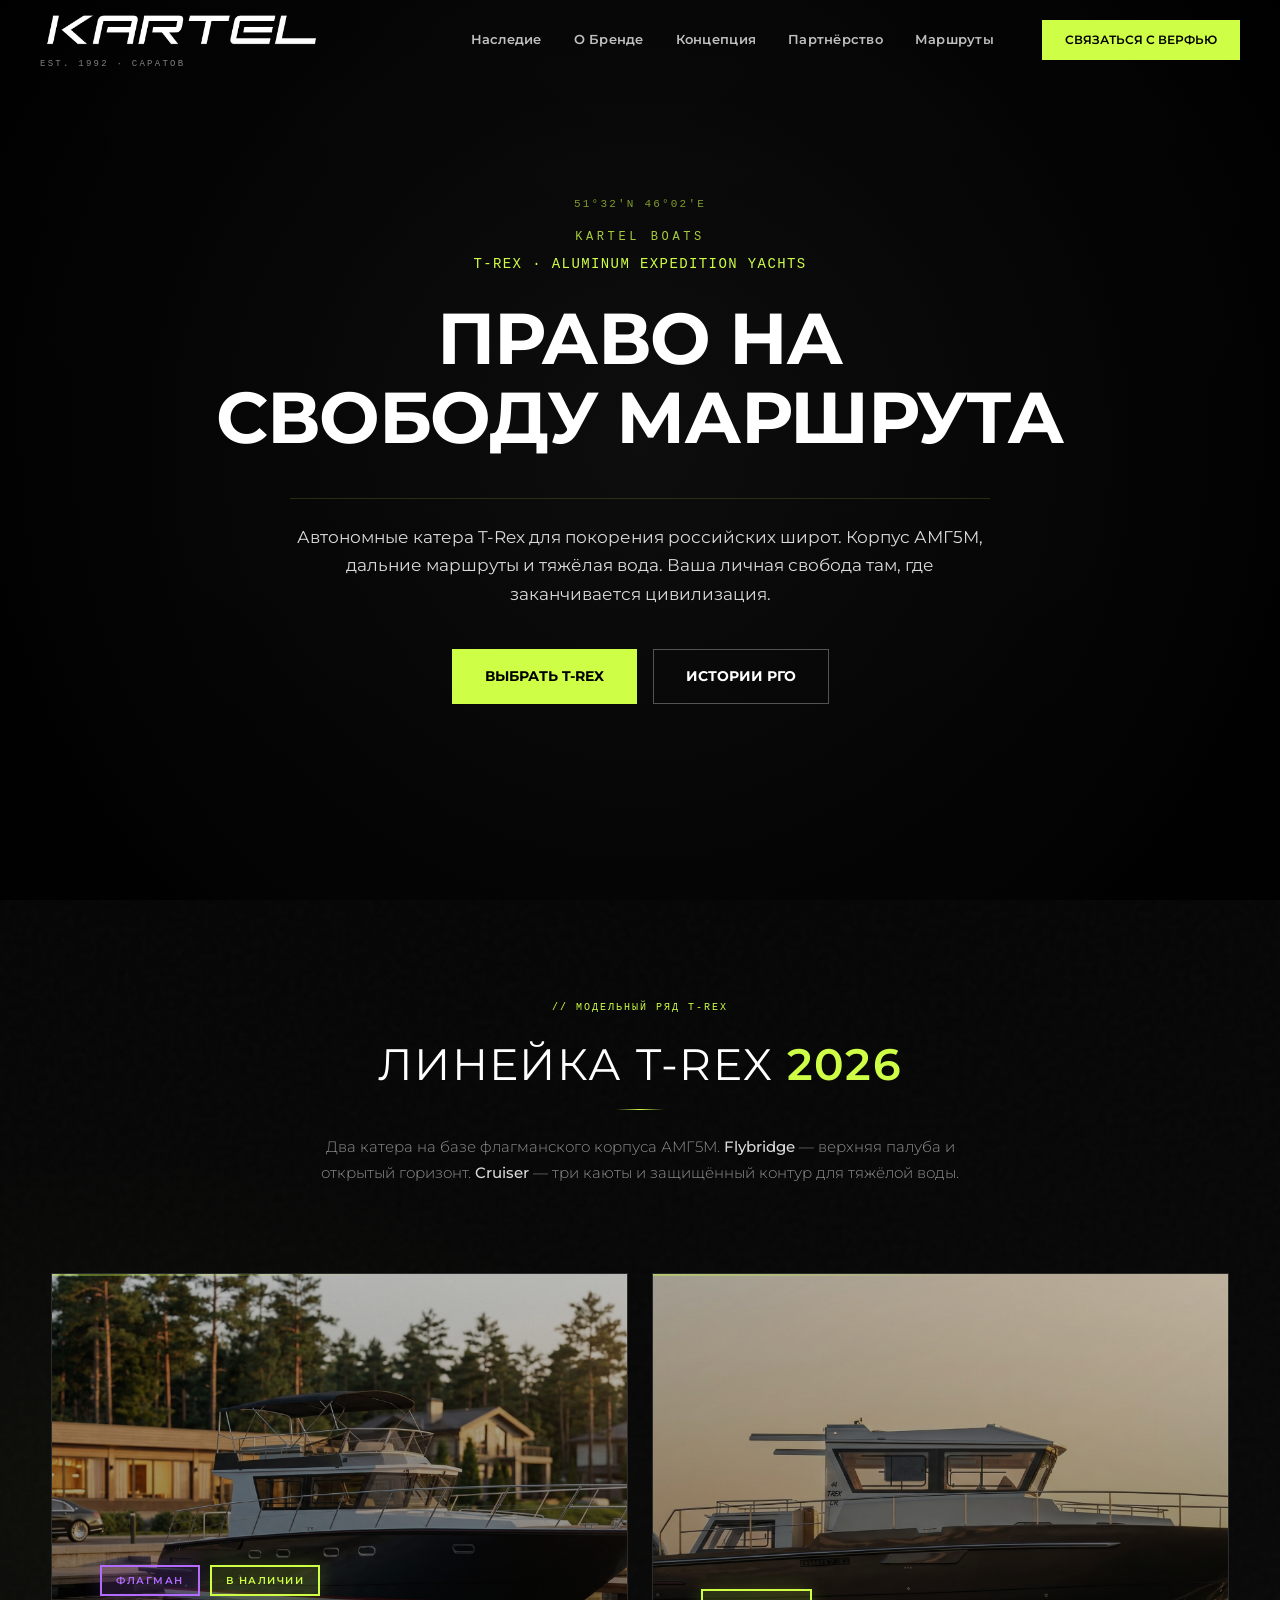
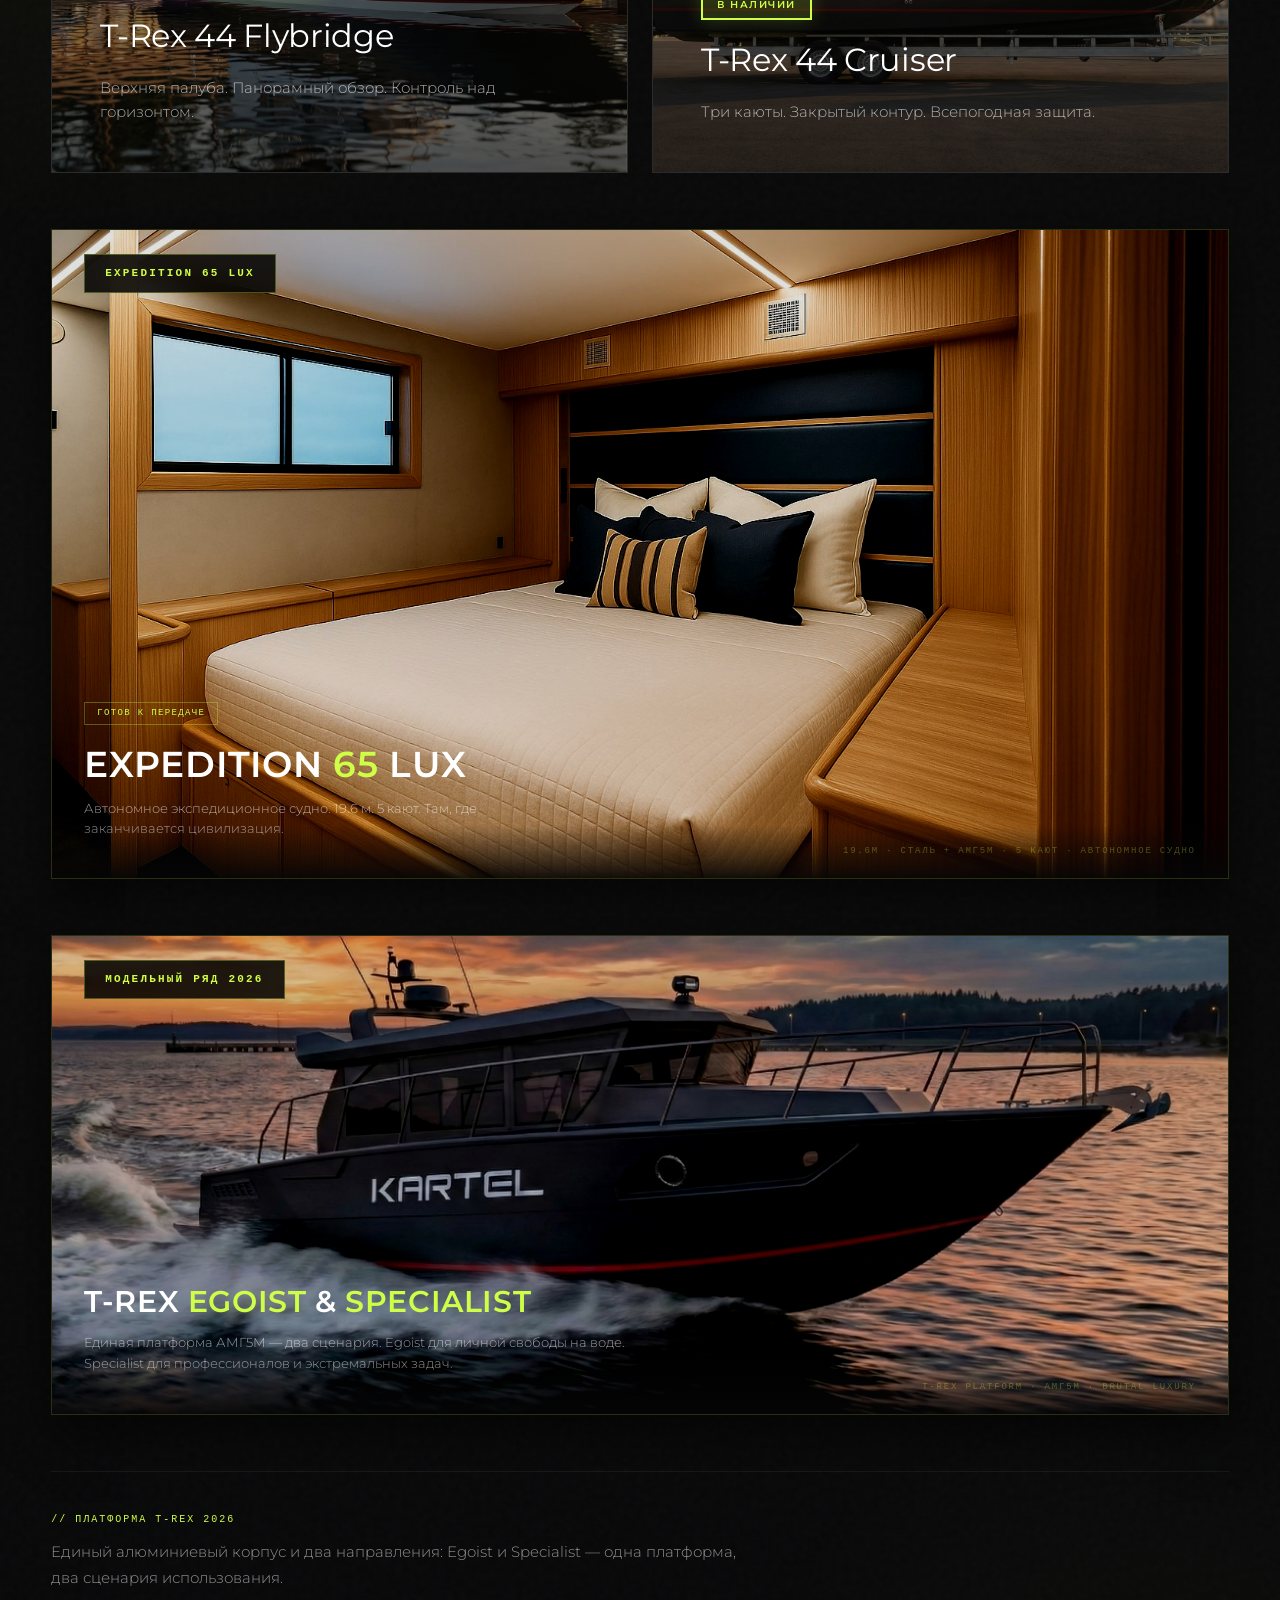
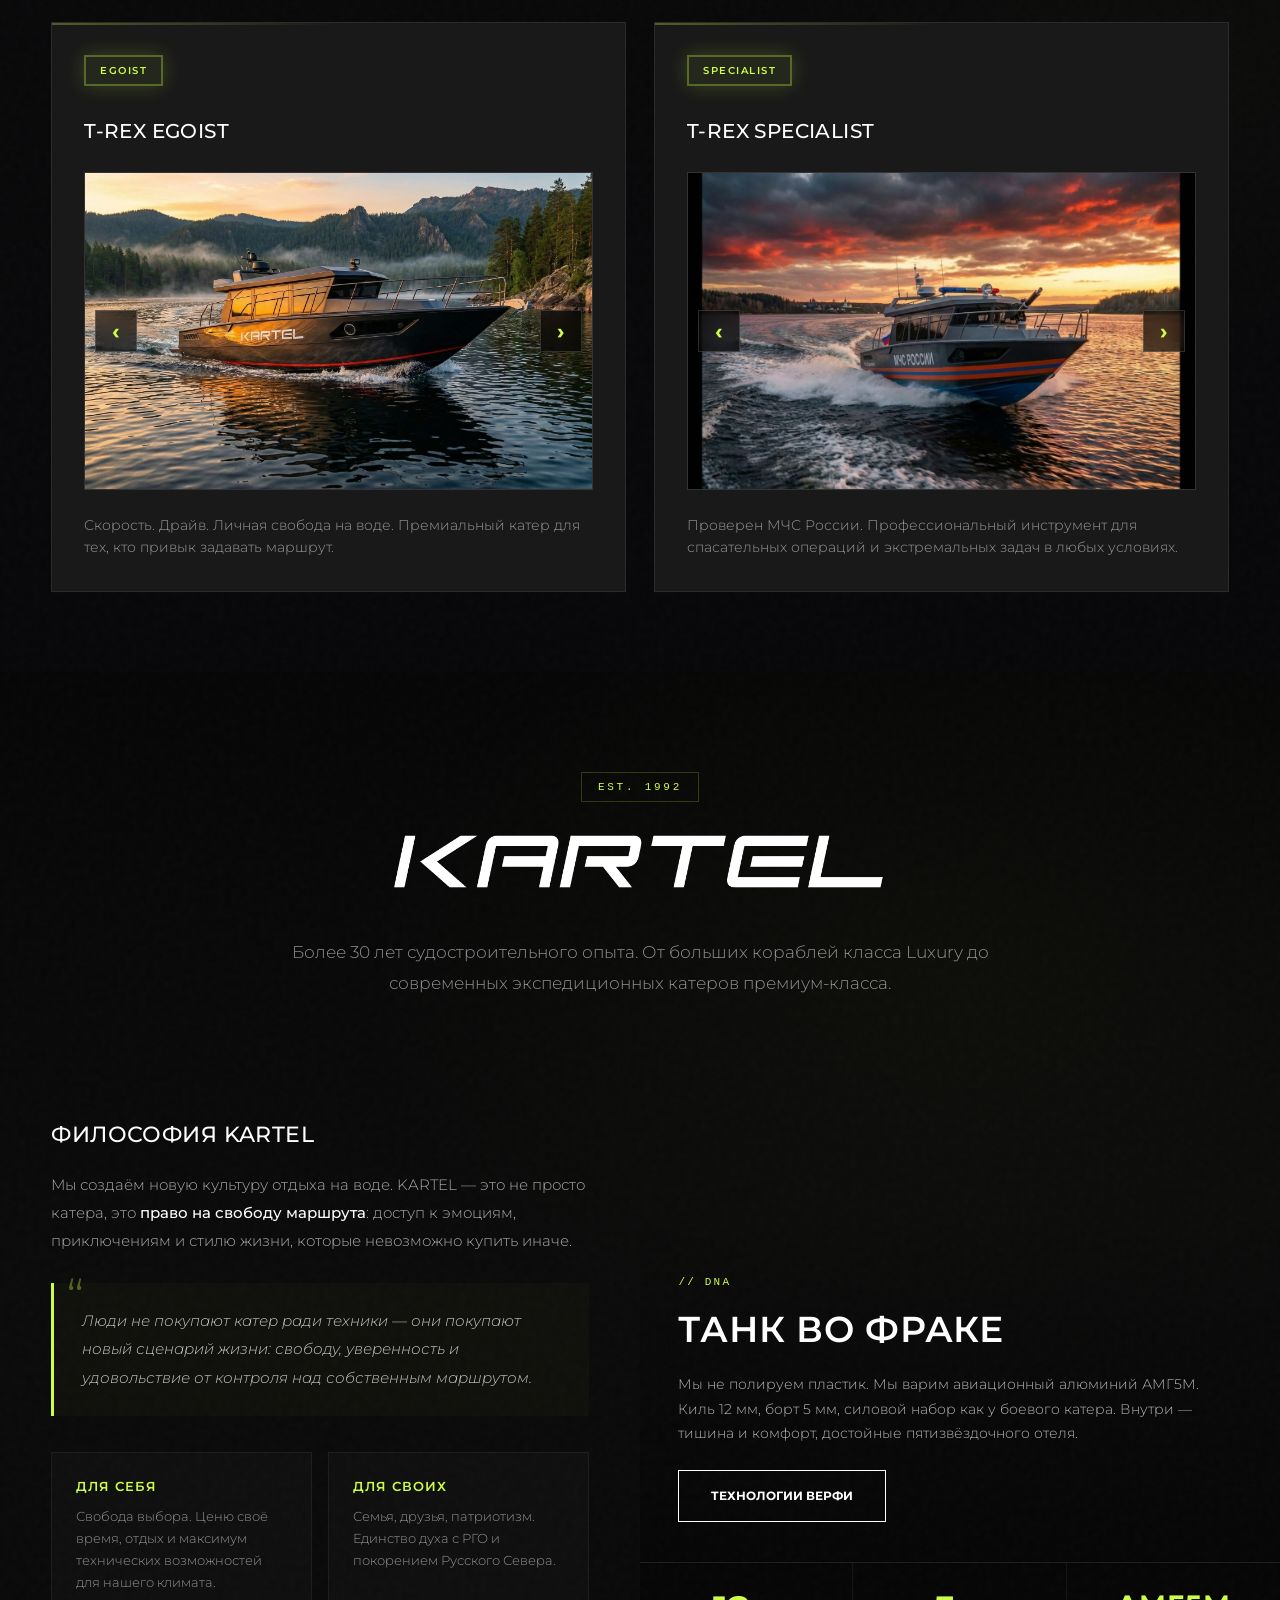
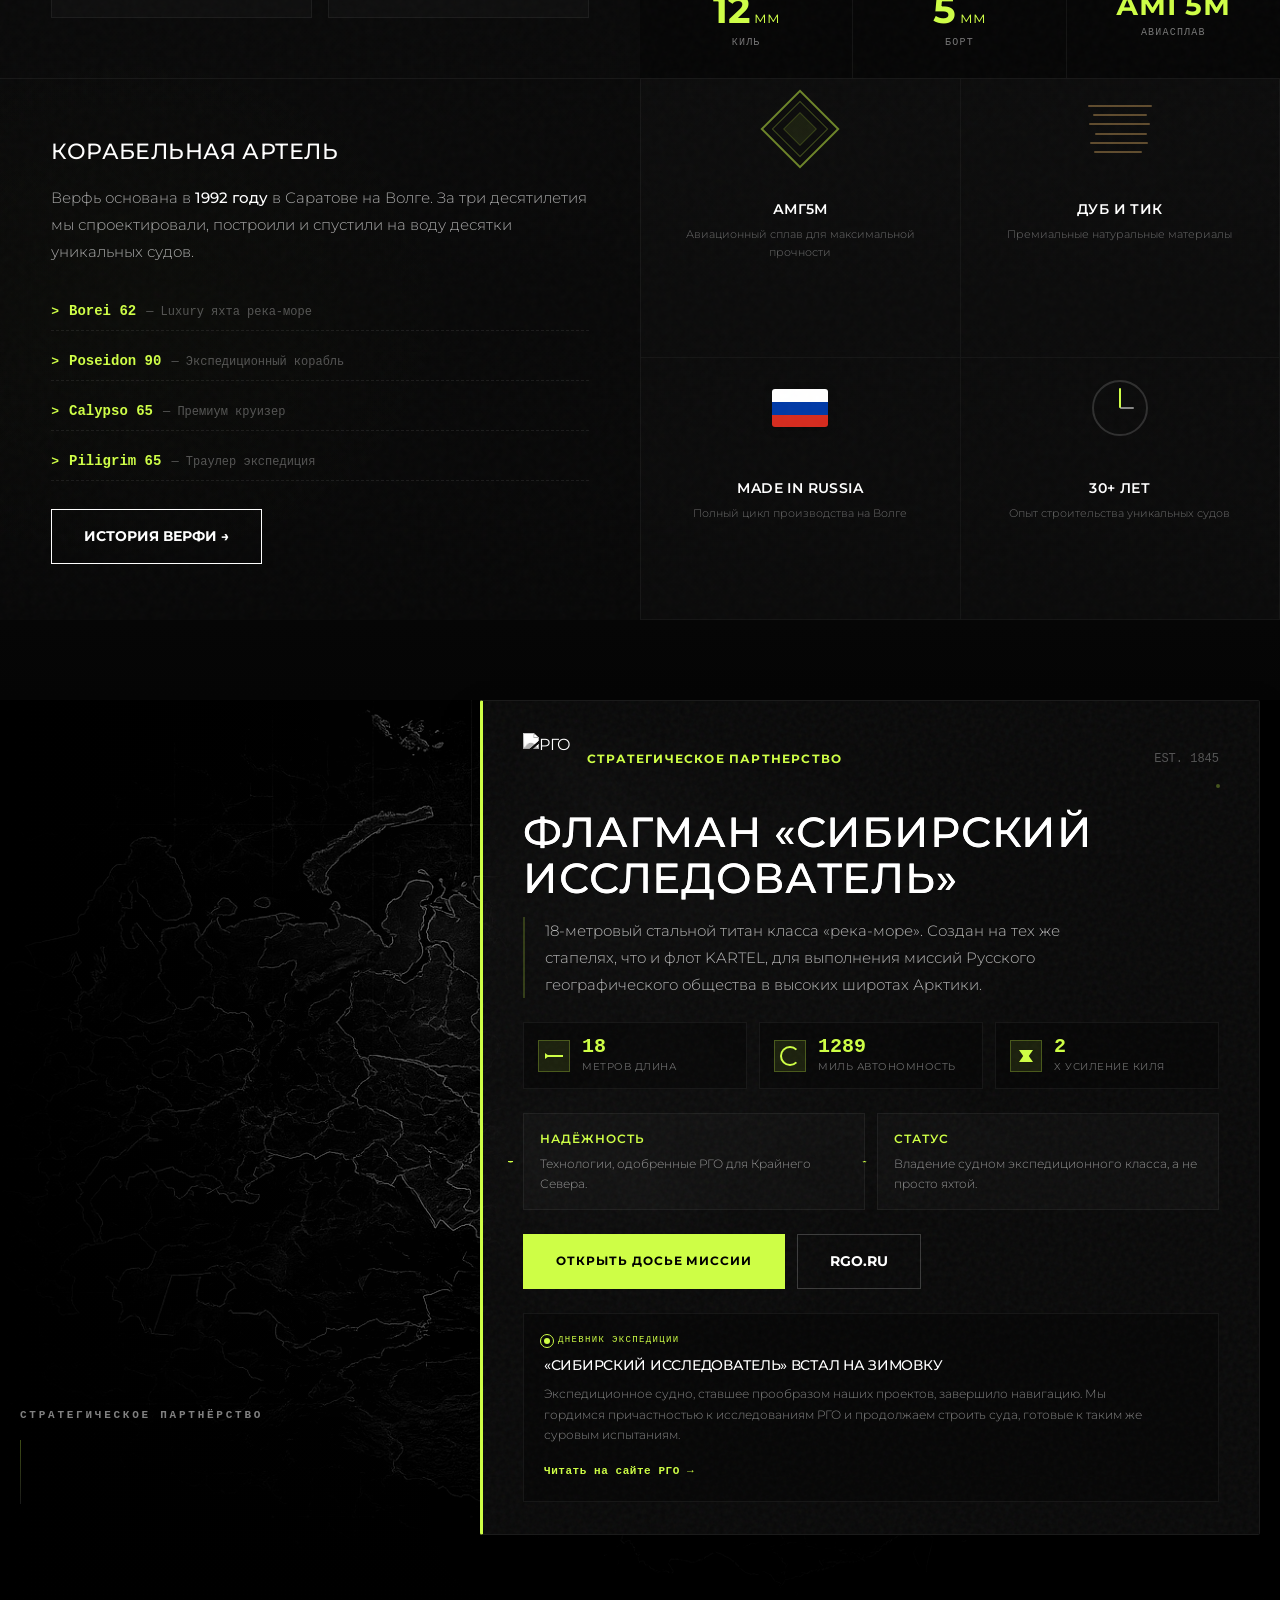
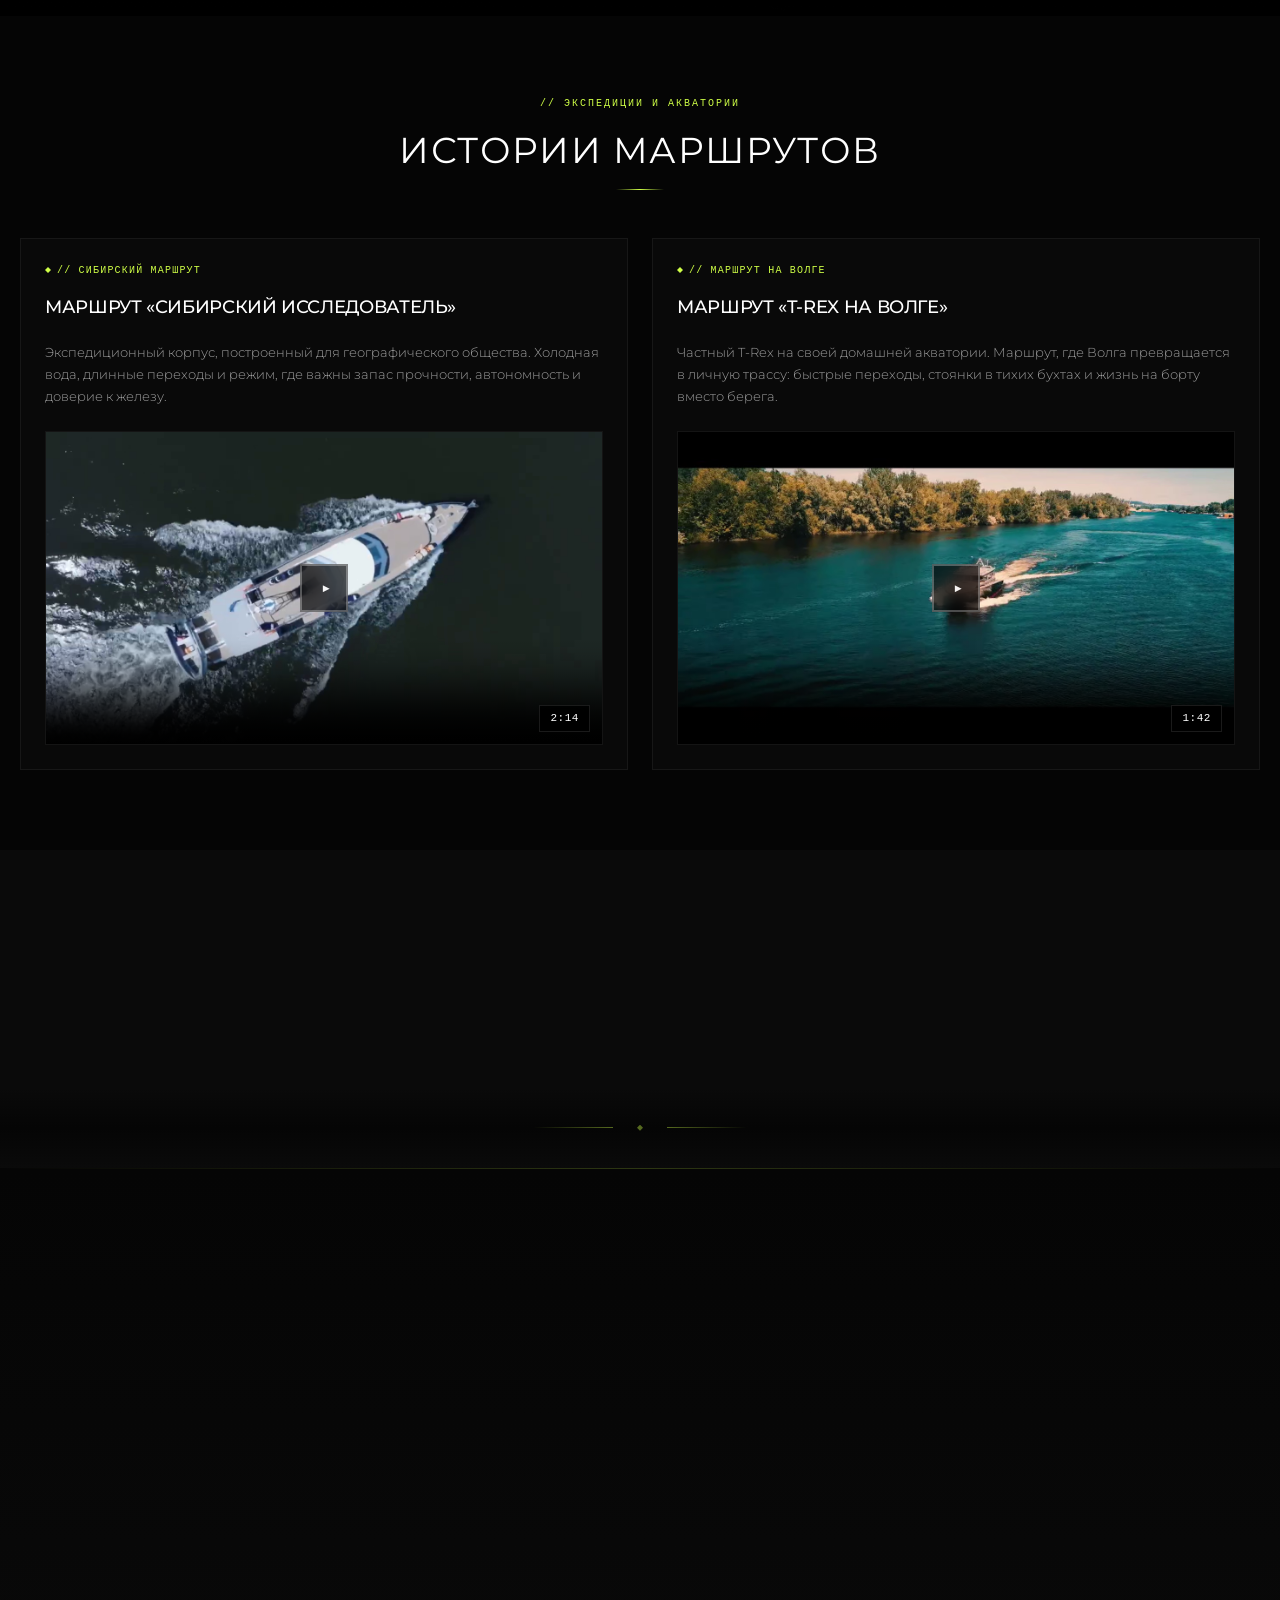
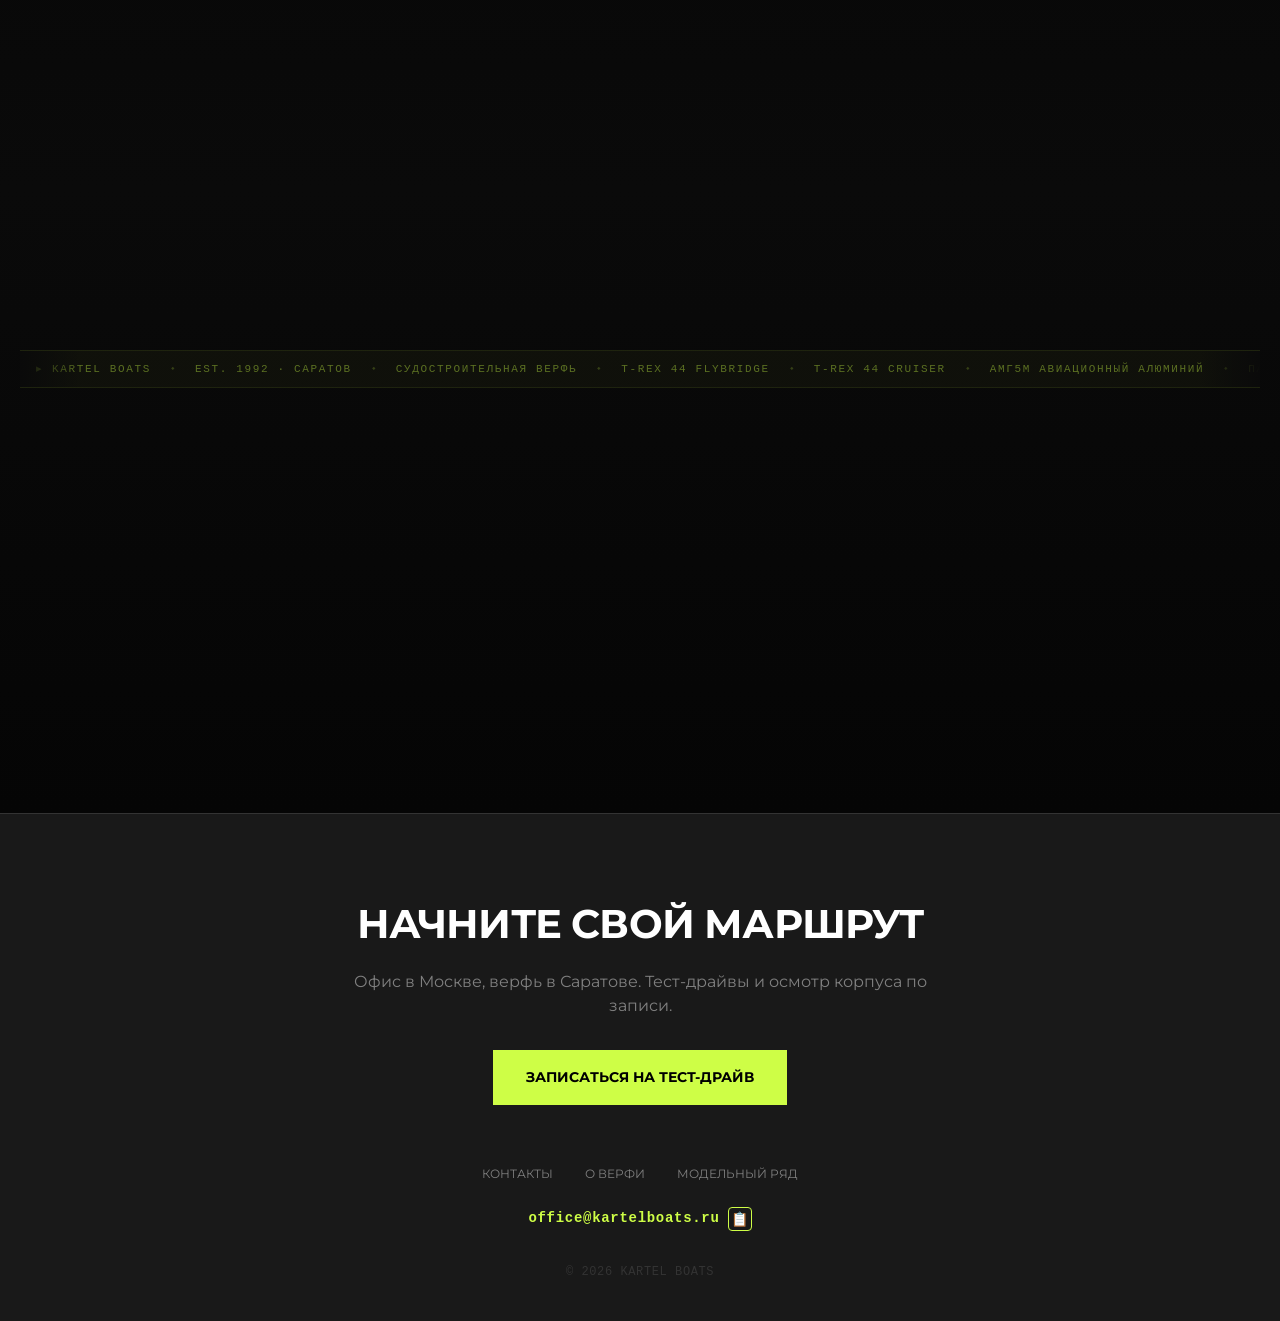
==== commit c3f42ca7: "Update index.html" ====
--- a/index.html
+++ b/index.html
@@ -762,20 +762,21 @@
             z-index: 2;
         }
 
-        /* CONCEPT BANNER — Full-width cinematic */
-        .concept-ego-preview {
+        /* EXPEDITION 65 LUX BANNER — Premium cinematic, taller */
+        .expedition-preview {
             margin-top: 56px;
             border: 1px solid rgba(206, 254, 70, 0.15);
             background-color: #0a0a0a;
             overflow: hidden;
             position: relative;
-            height: clamp(320px, 40vw, 480px);
+            height: clamp(420px, 55vw, 650px);
             width: 100%;
             box-shadow: 0 16px 48px rgba(0, 0, 0, 0.6);
-        }
-
-        .concept-ego-preview::before {
-            content: 'МОДЕЛЬНЫЙ РЯД 2026';
+            cursor: pointer;
+        }
+
+        .expedition-preview::before {
+            content: 'EXPEDITION 65 LUX';
             position: absolute;
             top: 24px;
             left: 32px;
@@ -791,9 +792,8 @@
             border: 1px solid rgba(206, 254, 70, 0.3);
         }
 
-        /* Bottom gradient overlay with specs */
-        .concept-ego-preview::after {
-            content: 'T-REX PLATFORM · АМГ5М · BRUTAL LUXURY';
+        .expedition-preview::after {
+            content: '19.6M · СТАЛЬ + АМГ5М · 5 КАЮТ · АВТОНОМНОЕ СУДНО';
             position: absolute;
             bottom: 0;
             left: 0;
@@ -808,6 +808,132 @@
             background: linear-gradient(to top, rgba(5,5,5,0.9) 0%, transparent 100%);
         }
 
+        .expedition-slider {
+            position: absolute;
+            inset: 0;
+        }
+
+        .expedition-slide {
+            position: absolute;
+            inset: 0;
+            width: 100%;
+            height: 100%;
+            object-fit: cover;
+            display: block;
+            opacity: 0;
+            animation: expeditionFade 45s infinite;
+            filter: brightness(0.85) contrast(1.1);
+        }
+
+        .expedition-slide:nth-child(1) { animation-delay: 0s; opacity: 1; }
+        .expedition-slide:nth-child(2) { animation-delay: 5s; }
+        .expedition-slide:nth-child(3) { animation-delay: 10s; }
+        .expedition-slide:nth-child(4) { animation-delay: 15s; }
+        .expedition-slide:nth-child(5) { animation-delay: 20s; }
+        .expedition-slide:nth-child(6) { animation-delay: 25s; }
+        .expedition-slide:nth-child(7) { animation-delay: 30s; }
+        .expedition-slide:nth-child(8) { animation-delay: 35s; }
+        .expedition-slide:nth-child(9) { animation-delay: 40s; }
+
+        @keyframes expeditionFade {
+            0% { opacity: 0; } 2% { opacity: 1; } 11% { opacity: 1; } 13% { opacity: 0; } 100% { opacity: 0; }
+        }
+
+        .expedition-overlay {
+            position: absolute;
+            bottom: 40px;
+            left: 32px;
+            z-index: 10;
+        }
+
+        .expedition-overlay h3 {
+            font-family: 'Montserrat', sans-serif;
+            font-size: clamp(22px, 3.5vw, 36px);
+            font-weight: 600;
+            color: #fff;
+            margin-bottom: 8px;
+            letter-spacing: 0.02em;
+        }
+
+        .expedition-overlay p {
+            font-family: 'Montserrat', sans-serif;
+            font-size: 13px;
+            color: rgba(255, 255, 255, 0.6);
+            font-weight: 300;
+            max-width: 480px;
+        }
+
+        .expedition-badge {
+            display: inline-block;
+            font-family: 'Courier New', Courier, monospace;
+            font-size: 9px;
+            letter-spacing: 0.15em;
+            text-transform: uppercase;
+            color: var(--accent);
+            border: 1px solid rgba(206, 254, 70, 0.3);
+            padding: 4px 12px;
+            margin-bottom: 12px;
+        }
+
+        @media (max-width: 767px) {
+            .expedition-preview {
+                height: clamp(280px, 70vw, 420px);
+            }
+            .expedition-overlay h3 {
+                font-size: 20px;
+            }
+            .expedition-overlay {
+                bottom: 30px;
+                left: 20px;
+            }
+        }
+
+        /* CONCEPT BANNER — Full-width cinematic */
+        .concept-ego-preview {
+            margin-top: 56px;
+            border: 1px solid rgba(206, 254, 70, 0.15);
+            background-color: #0a0a0a;
+            overflow: hidden;
+            position: relative;
+            height: clamp(320px, 40vw, 480px);
+            width: 100%;
+            box-shadow: 0 16px 48px rgba(0, 0, 0, 0.6);
+        }
+
+        .concept-ego-preview::before {
+            content: 'МОДЕЛЬНЫЙ РЯД 2026';
+            position: absolute;
+            top: 24px;
+            left: 32px;
+            z-index: 10;
+            font-size: 11px;
+            letter-spacing: 0.2em;
+            color: var(--accent);
+            font-weight: 600;
+            font-family: 'Courier New', Courier, monospace;
+            background: rgba(0, 0, 0, 0.85);
+            backdrop-filter: blur(10px);
+            padding: 10px 20px;
+            border: 1px solid rgba(206, 254, 70, 0.3);
+        }
+
+        /* Bottom gradient overlay with specs */
+        .concept-ego-preview::after {
+            content: 'T-REX PLATFORM · АМГ5М · BRUTAL LUXURY';
+            position: absolute;
+            bottom: 0;
+            left: 0;
+            right: 0;
+            z-index: 10;
+            font-family: 'Courier New', Courier, monospace;
+            font-size: 9px;
+            letter-spacing: 0.2em;
+            color: rgba(206, 254, 70, 0.3);
+            text-align: right;
+            padding: 20px 32px;
+            background: linear-gradient(to top, rgba(5,5,5,0.9) 0%, transparent 100%);
+        }
+
         .concept-ego-slider {
             position: absolute;
             inset: 0;
@@ -831,6 +957,45 @@
 
         @keyframes egoFade {
             0% { opacity: 0; } 8% { opacity: 1; } 33% { opacity: 1; } 41% { opacity: 0; } 100% { opacity: 0; }
+        }
+
+        .concept-ego-overlay {
+            position: absolute;
+            bottom: 40px;
+            left: 32px;
+            z-index: 10;
+            max-width: 600px;
+        }
+
+        .concept-ego-overlay h3 {
+            font-family: 'Montserrat', sans-serif;
+            font-size: clamp(20px, 3vw, 30px);
+            font-weight: 600;
+            color: #fff;
+            margin-bottom: 8px;
+            letter-spacing: 0.02em;
+        }
+
+        .concept-ego-overlay p {
+            font-family: 'Montserrat', sans-serif;
+            font-size: 13px;
+            color: rgba(255, 255, 255, 0.6);
+            font-weight: 300;
+            line-height: 1.6;
+        }
+
+        @media (max-width: 767px) {
+            .concept-ego-overlay {
+                bottom: 24px;
+                left: 20px;
+                max-width: 280px;
+            }
+            .concept-ego-overlay h3 {
+                font-size: 18px;
+            }
+            .concept-ego-overlay p {
+                font-size: 11px;
+            }
         }
 
         /* CONCEPT PLATFORM — wider, more premium */
@@ -932,37 +1097,43 @@
         }
 
         .concept-media input { position: absolute; opacity: 0; pointer-events: none; }
-        .concept-media-viewport { position: absolute; inset: 0; }
-
-        .concept-media-img {
+        .concept-media-slider { position: absolute; inset: 0; }
+
+        .concept-media-slide {
             position: absolute; inset: 0; width: 100%; height: 100%;
-            object-fit: cover; display: block; opacity: 0; transition: opacity 0.35s ease;
-        }
-
-        .concept-media-img.img-1 { opacity: 1; }
-        .concept-media input:nth-of-type(1):checked ~ .concept-media-viewport .img-1 { opacity: 1; }
-        .concept-media input:nth-of-type(1):checked ~ .concept-media-viewport .img-2 { opacity: 0; }
-        .concept-media input:nth-of-type(2):checked ~ .concept-media-viewport .img-1 { opacity: 0; }
-        .concept-media input:nth-of-type(2):checked ~ .concept-media-viewport .img-2 { opacity: 1; }
-
-        .concept-media-controls {
-            position: absolute; inset: 0; display: flex; align-items: center; justify-content: space-between;
-            pointer-events: none; padding: 10px;
-        }
-
-        .concept-arrow {
-            pointer-events: auto; width: 42px; height: 42px;
+            object-fit: cover; display: block; opacity: 0; transition: opacity 0.4s ease;
+        }
+
+        /* Show active slide based on checked radio */
+        .concept-media input:nth-of-type(1):checked ~ .concept-media-slider .concept-media-slide:nth-child(1),
+        .concept-media input:nth-of-type(2):checked ~ .concept-media-slider .concept-media-slide:nth-child(2),
+        .concept-media input:nth-of-type(3):checked ~ .concept-media-slider .concept-media-slide:nth-child(3),
+        .concept-media input:nth-of-type(4):checked ~ .concept-media-slider .concept-media-slide:nth-child(4) { opacity: 1; }
+
+        /* Navigation arrows */
+        .concept-media-nav { position: absolute; inset: 0; pointer-events: none; }
+        .concept-media-nav label { display: none; }
+
+        .concept-nav-arrow {
+            width: 42px; height: 42px; position: absolute; top: 50%; transform: translateY(-50%);
             display: inline-flex; align-items: center; justify-content: center;
-            border: 1px solid rgba(255, 255, 255, 0.15); background: rgba(0,0,0,0.65);
+            border: 1px solid rgba(255,255,255,0.15); background: rgba(0,0,0,0.65);
             color: var(--accent); font-size: 22px; font-weight: 700;
             cursor: pointer; user-select: none; transition: var(--transition);
-            backdrop-filter: blur(8px);
-        }
-
-        .concept-arrow:hover {
+            backdrop-filter: blur(8px); pointer-events: auto;
+        }
+        .concept-nav-arrow:hover {
             border-color: var(--accent); background: rgba(0,0,0,0.85);
-            box-shadow: 0 0 12px rgba(206, 254, 70, 0.2);
-        }
+            box-shadow: 0 0 12px rgba(206,254,70,0.2);
+        }
+        .concept-nav-prev { left: 10px; }
+        .concept-nav-next { right: 10px; }
+
+        /* Show correct arrow pair for active slide */
+        .concept-media input:nth-of-type(1):checked ~ .concept-media-nav .nav-for-1,
+        .concept-media input:nth-of-type(2):checked ~ .concept-media-nav .nav-for-2,
+        .concept-media input:nth-of-type(3):checked ~ .concept-media-nav .nav-for-3,
+        .concept-media input:nth-of-type(4):checked ~ .concept-media-nav .nav-for-4 { display: inline-flex; }
 
         /* SPLIT SCREEN */
         .split-screen {
@@ -1323,6 +1494,8 @@
             inset: 0;
             z-index: 2000;
             display: none;
+            overflow-y: auto;
+            -webkit-overflow-scrolling: touch;
         }
         .modal:target {
             display: block;
@@ -5230,6 +5403,341 @@
             transform: translateZ(0);
             will-change: transform;
             backface-visibility: hidden;
+        }
+
+        /* ====== MOBILE PREMIUM OVERHAUL ====== */
+        @media (max-width: 767px) {
+
+            /* --- GLOBAL --- */
+            .btn {
+                padding: 13px 24px;
+                font-size: 12px;
+            }
+
+            /* --- HERO --- */
+            #hero_video {
+                min-height: 100vh;
+                min-height: 100svh;
+            }
+            .hero-lead {
+                font-size: 14px;
+                line-height: 1.6;
+                padding-top: 16px;
+                margin-bottom: 24px;
+            }
+            .hero-sub {
+                font-size: 12px;
+                margin-bottom: 16px;
+            }
+            .hero-actions {
+                gap: 10px;
+                margin-top: 20px;
+            }
+            .hero-actions .btn {
+                padding: 12px 20px;
+                font-size: 11px;
+            }
+            h1 {
+                font-size: clamp(32px, 8vw, 48px);
+                margin-bottom: 20px;
+            }
+
+            /* --- LINEUP SECTION --- */
+            .lineup-header {
+                padding: 60px 0 32px;
+            }
+            .lineup-lead {
+                font-size: 13px;
+            }
+
+            /* --- T-REX CARDS --- */
+            .card {
+                min-height: 360px;
+                padding: 28px 20px;
+            }
+            .card .model-name {
+                font-size: 22px;
+            }
+            .card .model-desc {
+                font-size: 12px;
+            }
+
+            /* --- EXPEDITION 65 LUX BANNER --- */
+            .expedition-preview::before {
+                font-size: 9px;
+                padding: 6px 12px;
+                top: 16px;
+                left: 16px;
+            }
+            .expedition-preview::after {
+                font-size: 7px;
+                padding: 14px 16px;
+                letter-spacing: 0.1em;
+            }
+            .expedition-overlay p {
+                font-size: 11px;
+                max-width: 260px;
+            }
+
+            /* --- CONCEPT EGO BANNER --- */
+            .concept-ego-preview {
+                margin-top: 32px;
+                height: clamp(260px, 65vw, 380px);
+            }
+            .concept-ego-preview::before {
+                font-size: 8px;
+                padding: 6px 12px;
+                top: 16px;
+                left: 16px;
+            }
+            .concept-ego-preview::after {
+                font-size: 7px;
+                padding: 14px 16px;
+            }
+
+            /* --- CONCEPT PLATFORM & CARDS --- */
+            .concept-platform {
+                margin-top: 32px;
+                padding-top: 24px;
+            }
+            .concept-platform > p {
+                font-size: 13px;
+                margin-bottom: 20px;
+            }
+            .concept-card {
+                padding: 20px 16px;
+                gap: 10px;
+            }
+            .concept-card h3 {
+                font-size: 18px;
+            }
+            .concept-card p {
+                font-size: 12px;
+            }
+            .concept-nav-arrow {
+                width: 34px;
+                height: 34px;
+                font-size: 18px;
+            }
+            .concept-nav-prev { left: 6px; }
+            .concept-nav-next { right: 6px; }
+
+            /* --- О KARTEL --- */
+            .brand-header {
+                padding: 60px 0 32px;
+            }
+            .brand-subtitle {
+                font-size: 14px;
+                line-height: 1.7;
+            }
+            .brand-left h3,
+            .brand-shipyard h3 {
+                font-size: 18px;
+            }
+            .brand-left > p,
+            .brand-shipyard > p {
+                font-size: 13px;
+            }
+            .brand-quote {
+                padding: 16px 18px;
+                font-size: 13px;
+                line-height: 1.7;
+                margin-bottom: 24px;
+            }
+            .brand-quote::before {
+                font-size: 36px;
+                top: -6px;
+                left: 8px;
+            }
+            .brand-value-card {
+                padding: 16px;
+            }
+            .brand-value-card h4 {
+                font-size: 11px;
+            }
+            .brand-value-card p {
+                font-size: 12px;
+            }
+
+            /* --- DNA VIDEO / COUNTERS --- */
+            .dna-content {
+                padding: 24px 16px;
+            }
+            .dna-text {
+                font-size: 12px;
+                margin-bottom: 16px;
+            }
+            .counter-value {
+                font-size: clamp(22px, 5vw, 30px);
+            }
+            .counter-suffix {
+                font-size: 12px;
+            }
+            .counter-label {
+                font-size: 8px;
+                letter-spacing: 0.08em;
+            }
+
+            /* --- MATERIAL CARDS --- */
+            .mat-visual {
+                height: 70px;
+            }
+            .mat-info {
+                padding: 14px 12px 18px;
+            }
+            .material-card h4 {
+                font-size: 12px;
+            }
+            .material-card p {
+                font-size: 10px;
+            }
+
+            /* --- ROUTES --- */
+            .routes-section {
+                padding: 50px 16px;
+            }
+            .routes-header {
+                margin-bottom: 32px;
+            }
+            .route-card {
+                padding: 18px;
+            }
+            .route-card h3 {
+                font-size: 16px;
+            }
+            .route-card p {
+                font-size: 12px;
+            }
+
+            /* --- PARTNERS --- */
+            .partners-section {
+                padding: 32px 16px;
+            }
+
+            /* --- CONTACTS --- */
+            .contacts-section {
+                padding: 50px 16px;
+            }
+            .contacts-header {
+                margin-bottom: 32px;
+            }
+            .contact-card {
+                padding: 20px;
+            }
+            .contact-city {
+                font-size: 17px;
+                margin-bottom: 12px;
+            }
+            .contact-address {
+                font-size: 12px;
+                margin-bottom: 12px;
+            }
+            .contact-phone {
+                font-size: 15px;
+                margin-bottom: 8px;
+            }
+            .contact-note {
+                font-size: 10px;
+                padding-top: 10px;
+                margin-top: 10px;
+            }
+
+            /* --- MODALS --- */
+            .modal__dialog {
+                padding: 20px 16px;
+                margin: 16px auto;
+                width: calc(100% - 24px);
+            }
+            .modal__dialog h2 {
+                font-size: 22px;
+            }
+            .modal__dialog > p {
+                font-size: 13px;
+                margin-bottom: 20px;
+            }
+            .modal__gallery {
+                grid-template-columns: repeat(2, 1fr);
+                gap: 8px;
+            }
+            .modal__block {
+                padding: 16px;
+            }
+            .modal__block p {
+                font-size: 12px;
+            }
+            .spec-list {
+                font-size: 11px;
+            }
+            .spec-list li {
+                padding: 6px 0 6px 14px;
+            }
+            .spec-list li strong {
+                font-size: 10px;
+            }
+
+            /* --- FOOTER --- */
+            footer {
+                padding: 50px 16px 32px;
+            }
+            .footer-cta-block {
+                margin-bottom: 36px;
+            }
+            .footer-cta-block h2 {
+                font-size: 22px;
+            }
+            .footer-cta-block p {
+                font-size: 13px;
+                margin-bottom: 20px !important;
+            }
+            .footer-email {
+                font-size: 12px;
+            }
+            .footer-links {
+                font-size: 11px;
+                gap: 12px;
+            }
+
+            /* --- RGO SECTION --- */
+            .glass-panel-rgo {
+                padding: 18px 14px;
+            }
+
+            /* --- RGO MODAL --- */
+            .rgo-modal-dialog {
+                height: 85vh;
+            }
+            .rgo-modal-bar {
+                padding: 10px 16px;
+            }
+            .rgo-col-left,
+            .rgo-col-right {
+                padding: 18px 14px;
+            }
+
+            /* --- RADAR MAP --- */
+            .radar-map-container {
+                min-height: 280px;
+            }
+        }
+
+        /* Extra small screens (360px and below) */
+        @media (max-width: 380px) {
+            h1 {
+                font-size: 28px;
+            }
+            .card {
+                min-height: 300px;
+                padding: 20px 16px;
+            }
+            .expedition-preview::before {
+                display: none;
+            }
+            .concept-ego-preview::before {
+                display: none;
+            }
+            .modal__gallery {
+                grid-template-columns: 1fr;
+            }
         }
 
     </style>
@@ -5322,6 +5830,26 @@
                     </a>
                 </div>
 
+                <!-- EXPEDITION 65 LUX BANNER -->
+                <a href="https://bakl123.github.io/Houseboats-site/" target="_blank" rel="noopener" class="expedition-preview scroll-reveal" style="display: block; text-decoration: none; color: inherit;">
+                    <div class="expedition-slider">
+                        <img src="images/expedition/interior-bedroom.jpg" alt="Expedition 65 Lux — главная каюта" class="expedition-slide" loading="lazy">
+                        <img src="images/expedition/expedition-65-1.jpg" alt="Expedition 65 Lux — горы" class="expedition-slide" loading="lazy">
+                        <img src="images/expedition/interior-kitchen.jpg" alt="Expedition 65 Lux — камбуз" class="expedition-slide" loading="lazy">
+                        <img src="images/expedition/expedition-65-2.jpg" alt="Expedition 65 Lux — вечер" class="expedition-slide" loading="lazy">
+                        <img src="images/expedition/interior-cabin.jpg" alt="Expedition 65 Lux — каюта" class="expedition-slide" loading="lazy">
+                        <img src="images/expedition/expedition-65-3.jpg" alt="Expedition 65 Lux — зима" class="expedition-slide" loading="lazy">
+                        <img src="images/expedition/interior-bathroom.jpg" alt="Expedition 65 Lux — ванная" class="expedition-slide" loading="lazy">
+                        <img src="images/expedition/interior-corridor.jpg" alt="Expedition 65 Lux — коридор" class="expedition-slide" loading="lazy">
+                        <img src="images/expedition/interior-spa.jpg" alt="Expedition 65 Lux — спа" class="expedition-slide" loading="lazy">
+                    </div>
+                    <div class="expedition-overlay">
+                        <span class="expedition-badge">Готов к передаче</span>
+                        <h3>Expedition <span style="color: var(--accent);">65</span> Lux</h3>
+                        <p>Автономное экспедиционное судно. 19.6 м. 5 кают. Там, где заканчивается цивилизация.</p>
+                    </div>
+                </a>
+
                 <!-- CONCEPT EGO BANNER -->
                 <div class="concept-ego-preview scroll-reveal">
                     <div class="concept-ego-slider">
@@ -5329,6 +5857,10 @@
                         <img src="images/concepts/ego/t-rex-ego-concept-2.jpg" alt="T-Rex Ego — кадр 2" class="concept-ego-slide" loading="lazy">
                         <img src="images/concepts/ego/t-rex-ego-concept-3.jpg" alt="T-Rex Ego — кадр 3" class="concept-ego-slide" loading="lazy">
                     </div>
+                    <div class="concept-ego-overlay">
+                        <h3>T-Rex <span style="color: var(--accent);">Egoist</span> & <span style="color: var(--accent);">Specialist</span></h3>
+                        <p>Единая платформа АМГ5М — два сценария. Egoist для личной свободы на воде. Specialist для профессионалов и экстремальных задач.</p>
+                    </div>
                 </div>
 
                 <!-- CONCEPT PLATFORM BLOCK -->
@@ -5341,36 +5873,52 @@
                             <span class="badge badge-concept">Egoist</span>
                             <h3>T-Rex Egoist</h3>
                             <div class="concept-media concept-media--egoist">
-                                <input type="radio" name="egoist" id="egoist-1" checked>
-                                <input type="radio" name="egoist" id="egoist-2">
-                                <div class="concept-media-viewport">
-                                    <img src="images/concepts/egoist/concept-egoist-1.jpg" alt="T-Rex Egoist — кадр 1" class="concept-media-img img-1" loading="lazy">
-                                    <img src="images/concepts/egoist/concept-egoist-2.jpg" alt="T-Rex Egoist — кадр 2" class="concept-media-img img-2" loading="lazy">
+                                <input type="radio" name="egoist" id="ego-1" checked>
+                                <input type="radio" name="egoist" id="ego-2">
+                                <input type="radio" name="egoist" id="ego-3">
+                                <div class="concept-media-slider">
+                                    <img src="images/concepts/egoist/egoist-1.jpg" alt="T-Rex Egoist — ракурс 1" class="concept-media-slide" loading="lazy">
+                                    <img src="images/concepts/egoist/egoist-2.jpg" alt="T-Rex Egoist — ракурс 2" class="concept-media-slide" loading="lazy">
+                                    <img src="images/concepts/egoist/egoist-3.jpg" alt="T-Rex Egoist — ракурс 3" class="concept-media-slide" loading="lazy">
                                 </div>
-                                <div class="concept-media-controls">
-                                    <label for="egoist-1" class="concept-arrow concept-arrow--prev">‹</label>
-                                    <label for="egoist-2" class="concept-arrow concept-arrow--next">›</label>
+                                <div class="concept-media-nav">
+                                    <label for="ego-3" class="concept-nav-arrow concept-nav-prev nav-for-1">&#8249;</label>
+                                    <label for="ego-2" class="concept-nav-arrow concept-nav-next nav-for-1">&#8250;</label>
+                                    <label for="ego-1" class="concept-nav-arrow concept-nav-prev nav-for-2">&#8249;</label>
+                                    <label for="ego-3" class="concept-nav-arrow concept-nav-next nav-for-2">&#8250;</label>
+                                    <label for="ego-2" class="concept-nav-arrow concept-nav-prev nav-for-3">&#8249;</label>
+                                    <label for="ego-1" class="concept-nav-arrow concept-nav-next nav-for-3">&#8250;</label>
                                 </div>
                             </div>
-                            <p>Для драйва, скорости и личной свободы владельца.</p>
+                            <p>Скорость. Драйв. Личная свобода на воде. Премиальный катер для тех, кто привык задавать маршрут.</p>
                         </div>
 
                         <div class="concept-card scroll-reveal">
                             <span class="badge badge-concept">Specialist</span>
                             <h3>T-Rex Specialist</h3>
                             <div class="concept-media concept-media--specialist">
-                                <input type="radio" name="specialist" id="specialist-1" checked>
-                                <input type="radio" name="specialist" id="specialist-2">
-                                <div class="concept-media-viewport">
-                                    <img src="images/concepts/specialist/concept-specialist-1.jpg" alt="T-Rex Specialist — кадр 1" class="concept-media-img img-1" loading="lazy">
-                                    <img src="images/concepts/specialist/concept-specialist-2.jpg" alt="T-Rex Specialist — кадр 2" class="concept-media-img img-2" loading="lazy">
+                                <input type="radio" name="specialist" id="spec-1" checked>
+                                <input type="radio" name="specialist" id="spec-2">
+                                <input type="radio" name="specialist" id="spec-3">
+                                <input type="radio" name="specialist" id="spec-4">
+                                <div class="concept-media-slider">
+                                    <img src="images/concepts/specialist/specialist-1.jpg" alt="T-Rex Specialist МЧС — кадр 1" class="concept-media-slide" loading="lazy">
+                                    <img src="images/concepts/specialist/specialist-2.jpg" alt="T-Rex Specialist МЧС — кадр 2" class="concept-media-slide" loading="lazy">
+                                    <img src="images/concepts/specialist/specialist-3.jpg" alt="T-Rex Specialist МЧС — кадр 3" class="concept-media-slide" loading="lazy">
+                                    <img src="images/concepts/specialist/specialist-4.jpg" alt="T-Rex Specialist МЧС — кадр 4" class="concept-media-slide" loading="lazy">
                                 </div>
-                                <div class="concept-media-controls">
-                                    <label for="specialist-1" class="concept-arrow concept-arrow--prev">‹</label>
-                                    <label for="specialist-2" class="concept-arrow concept-arrow--next">›</label>
+                                <div class="concept-media-nav">
+                                    <label for="spec-4" class="concept-nav-arrow concept-nav-prev nav-for-1">&#8249;</label>
+                                    <label for="spec-2" class="concept-nav-arrow concept-nav-next nav-for-1">&#8250;</label>
+                                    <label for="spec-1" class="concept-nav-arrow concept-nav-prev nav-for-2">&#8249;</label>
+                                    <label for="spec-3" class="concept-nav-arrow concept-nav-next nav-for-2">&#8250;</label>
+                                    <label for="spec-2" class="concept-nav-arrow concept-nav-prev nav-for-3">&#8249;</label>
+                                    <label for="spec-4" class="concept-nav-arrow concept-nav-next nav-for-3">&#8250;</label>
+                                    <label for="spec-3" class="concept-nav-arrow concept-nav-prev nav-for-4">&#8249;</label>
+                                    <label for="spec-1" class="concept-nav-arrow concept-nav-next nav-for-4">&#8250;</label>
                                 </div>
                             </div>
-                            <p>Рабочий инструмент для служб, спасателей и профессиональных задач в тяжёлых условиях.</p>
+                            <p>Проверен МЧС России. Профессиональный инструмент для спасательных операций и экстремальных задач в любых условиях.</p>
                         </div>
                     </div>
                 </div>
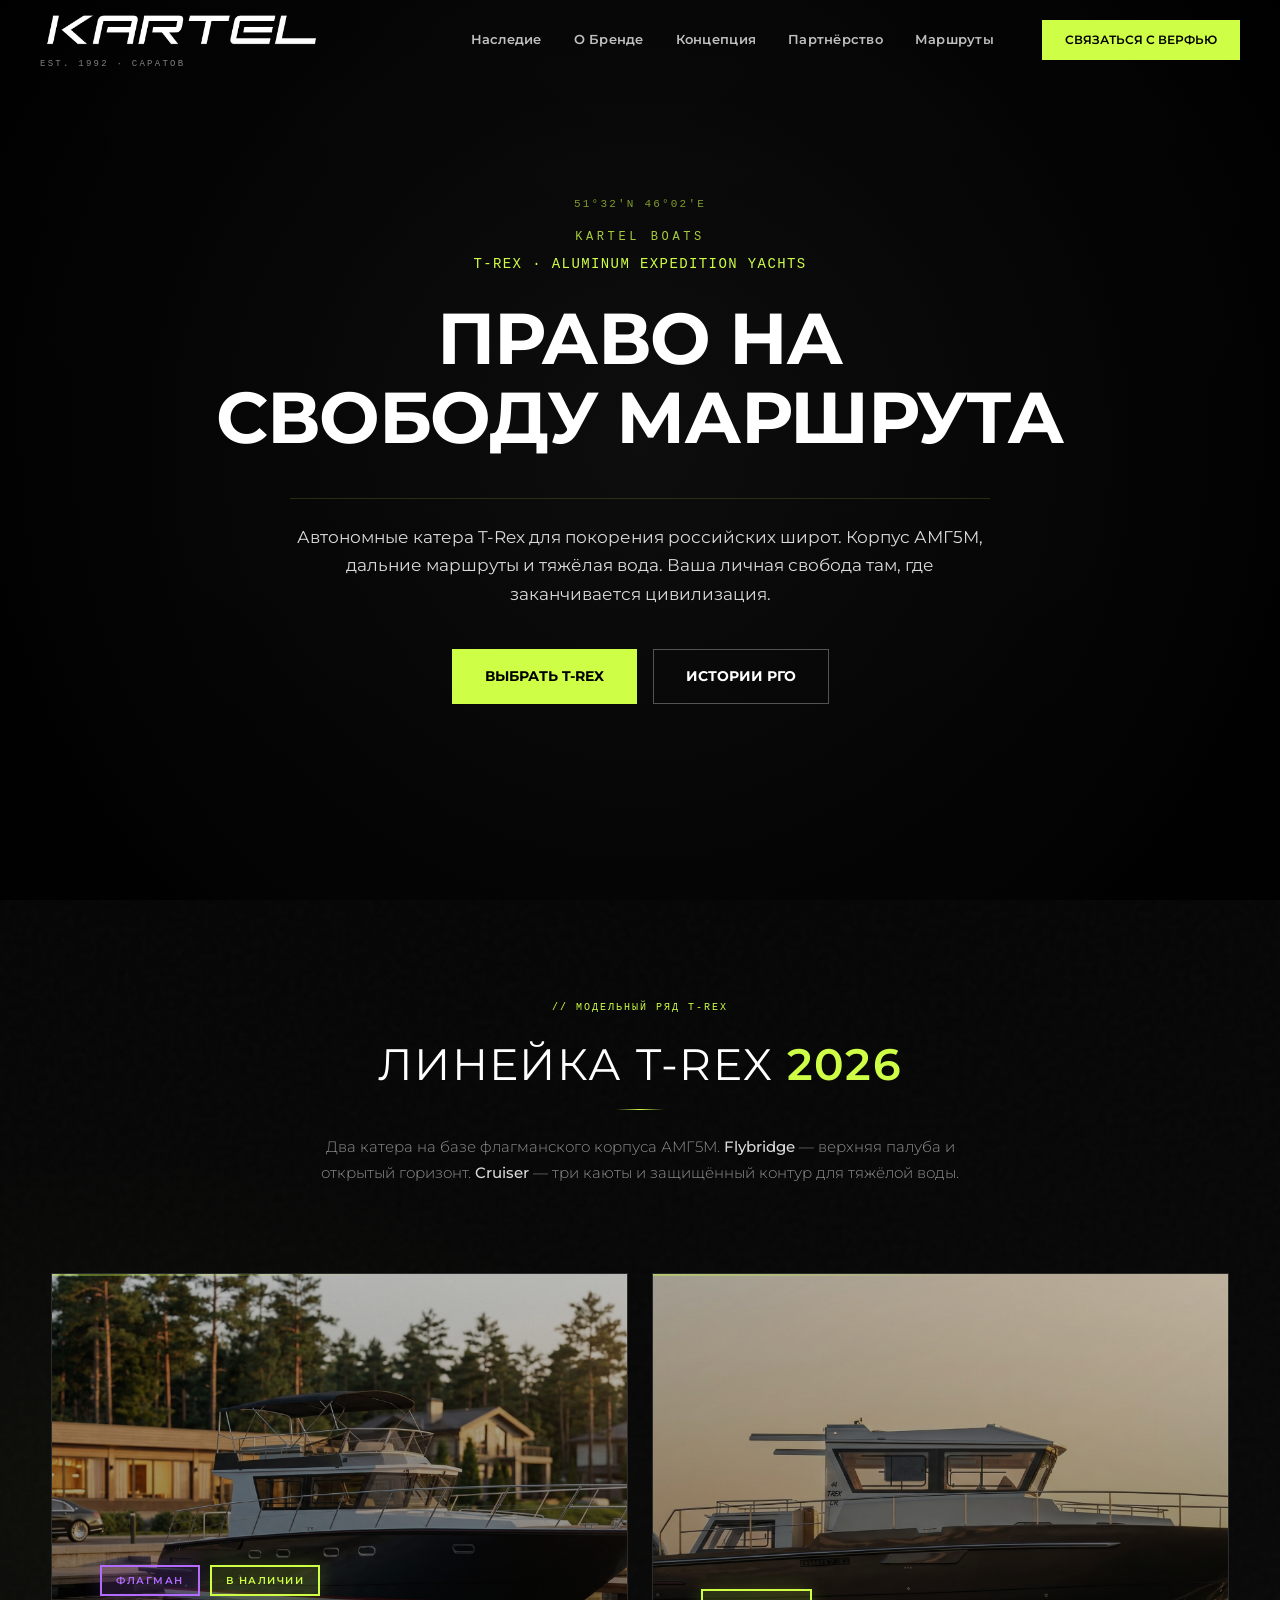
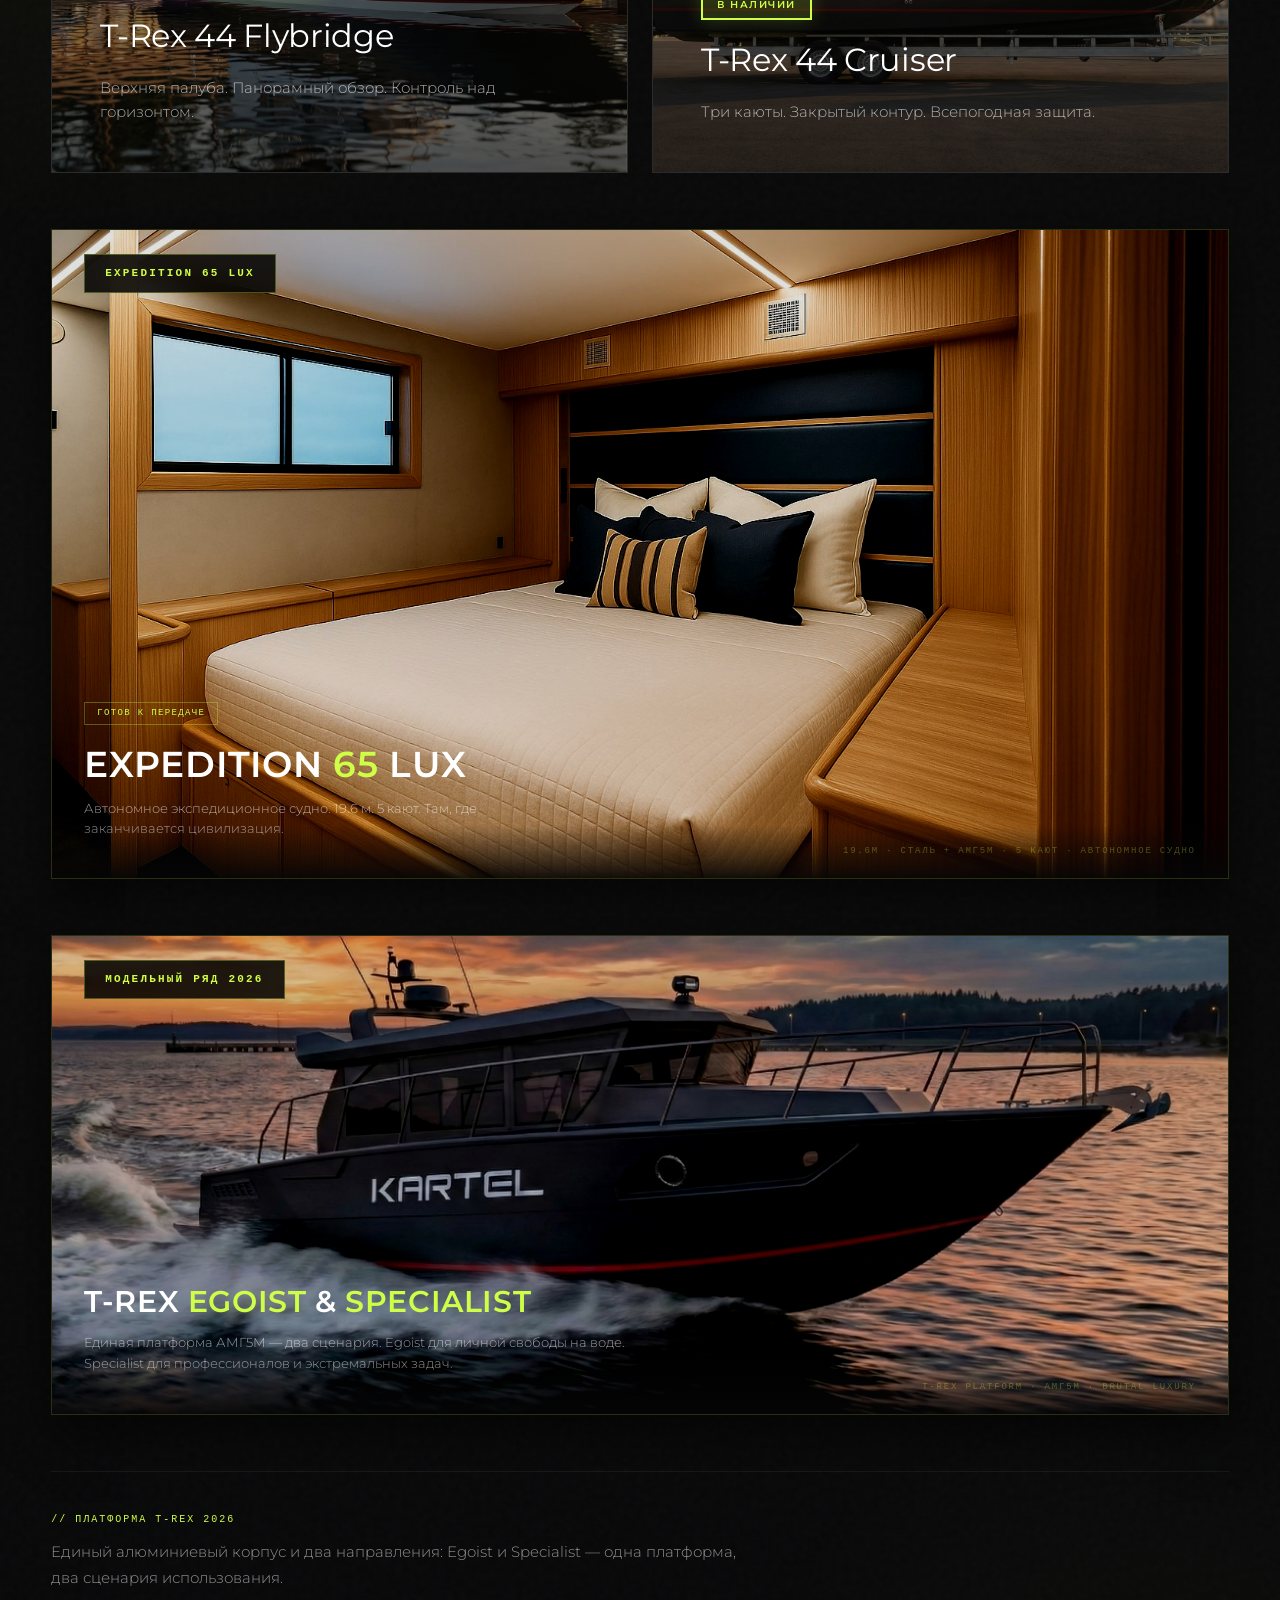
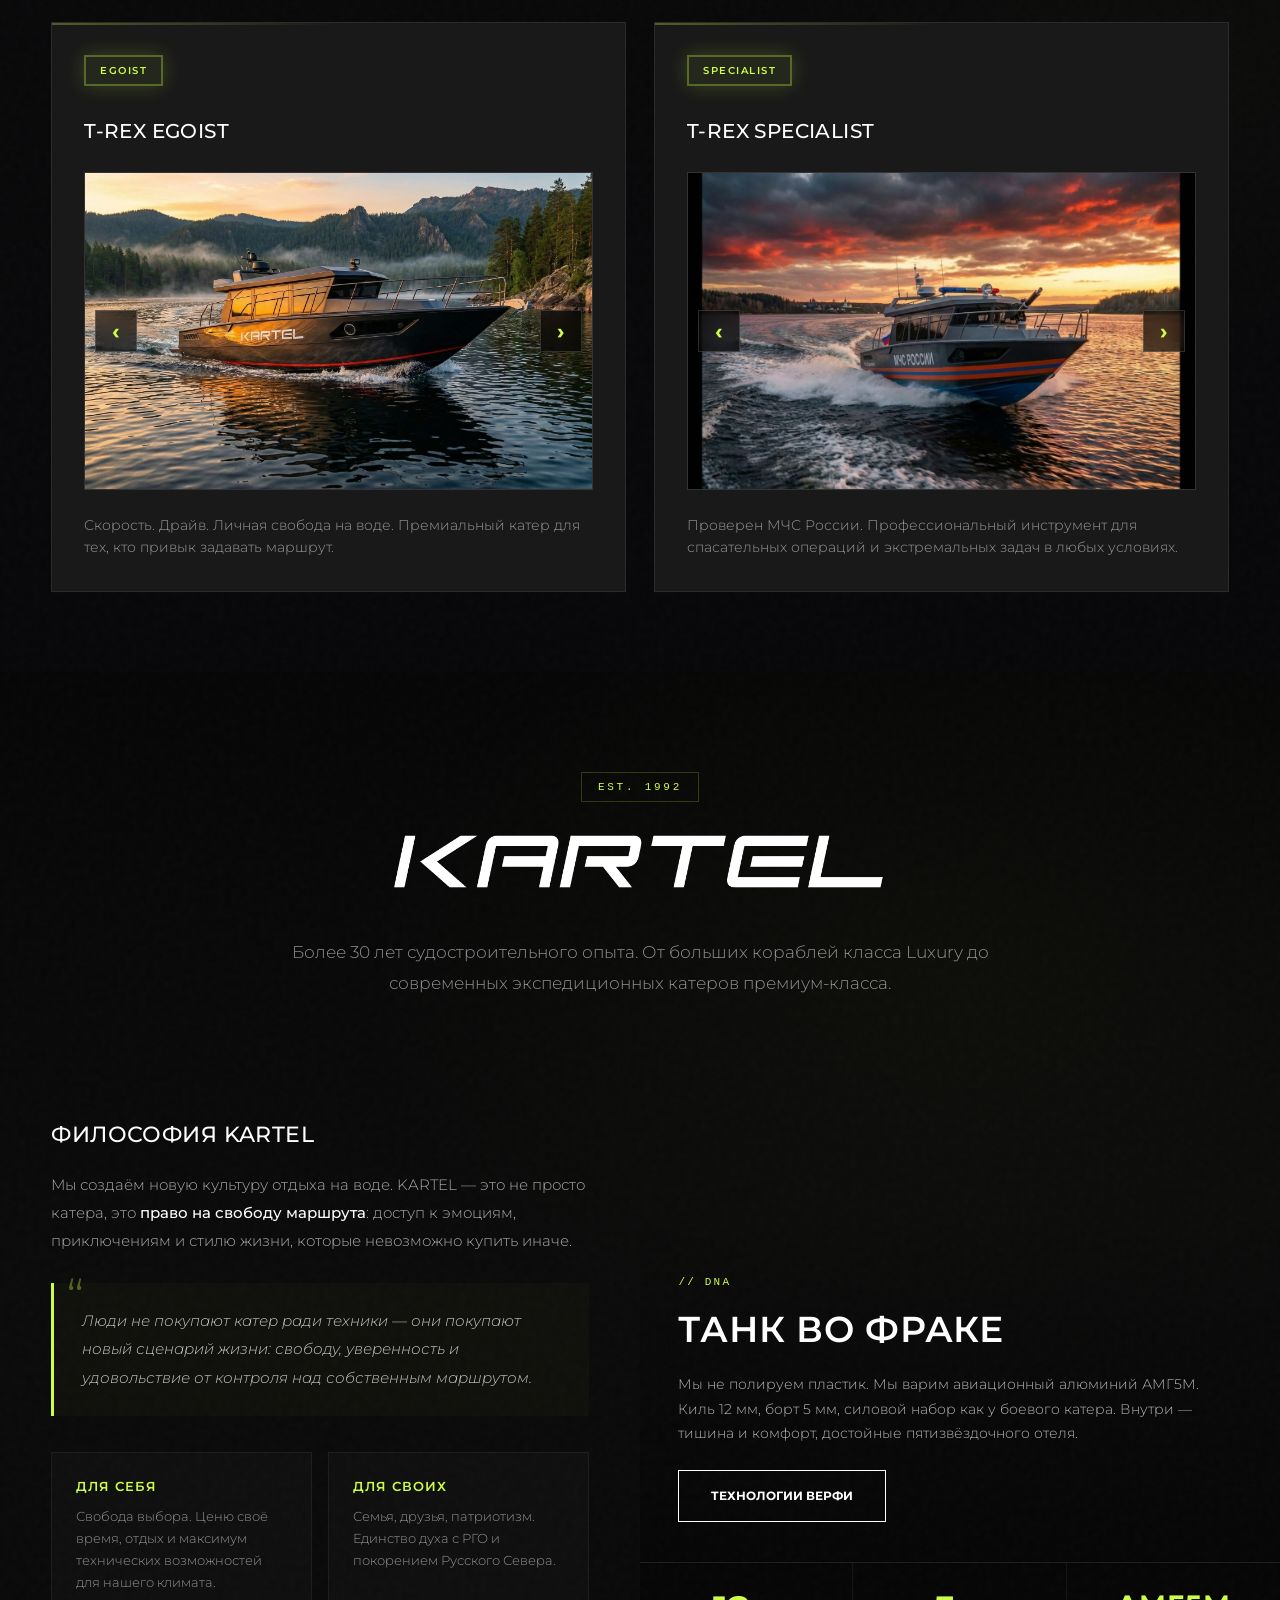
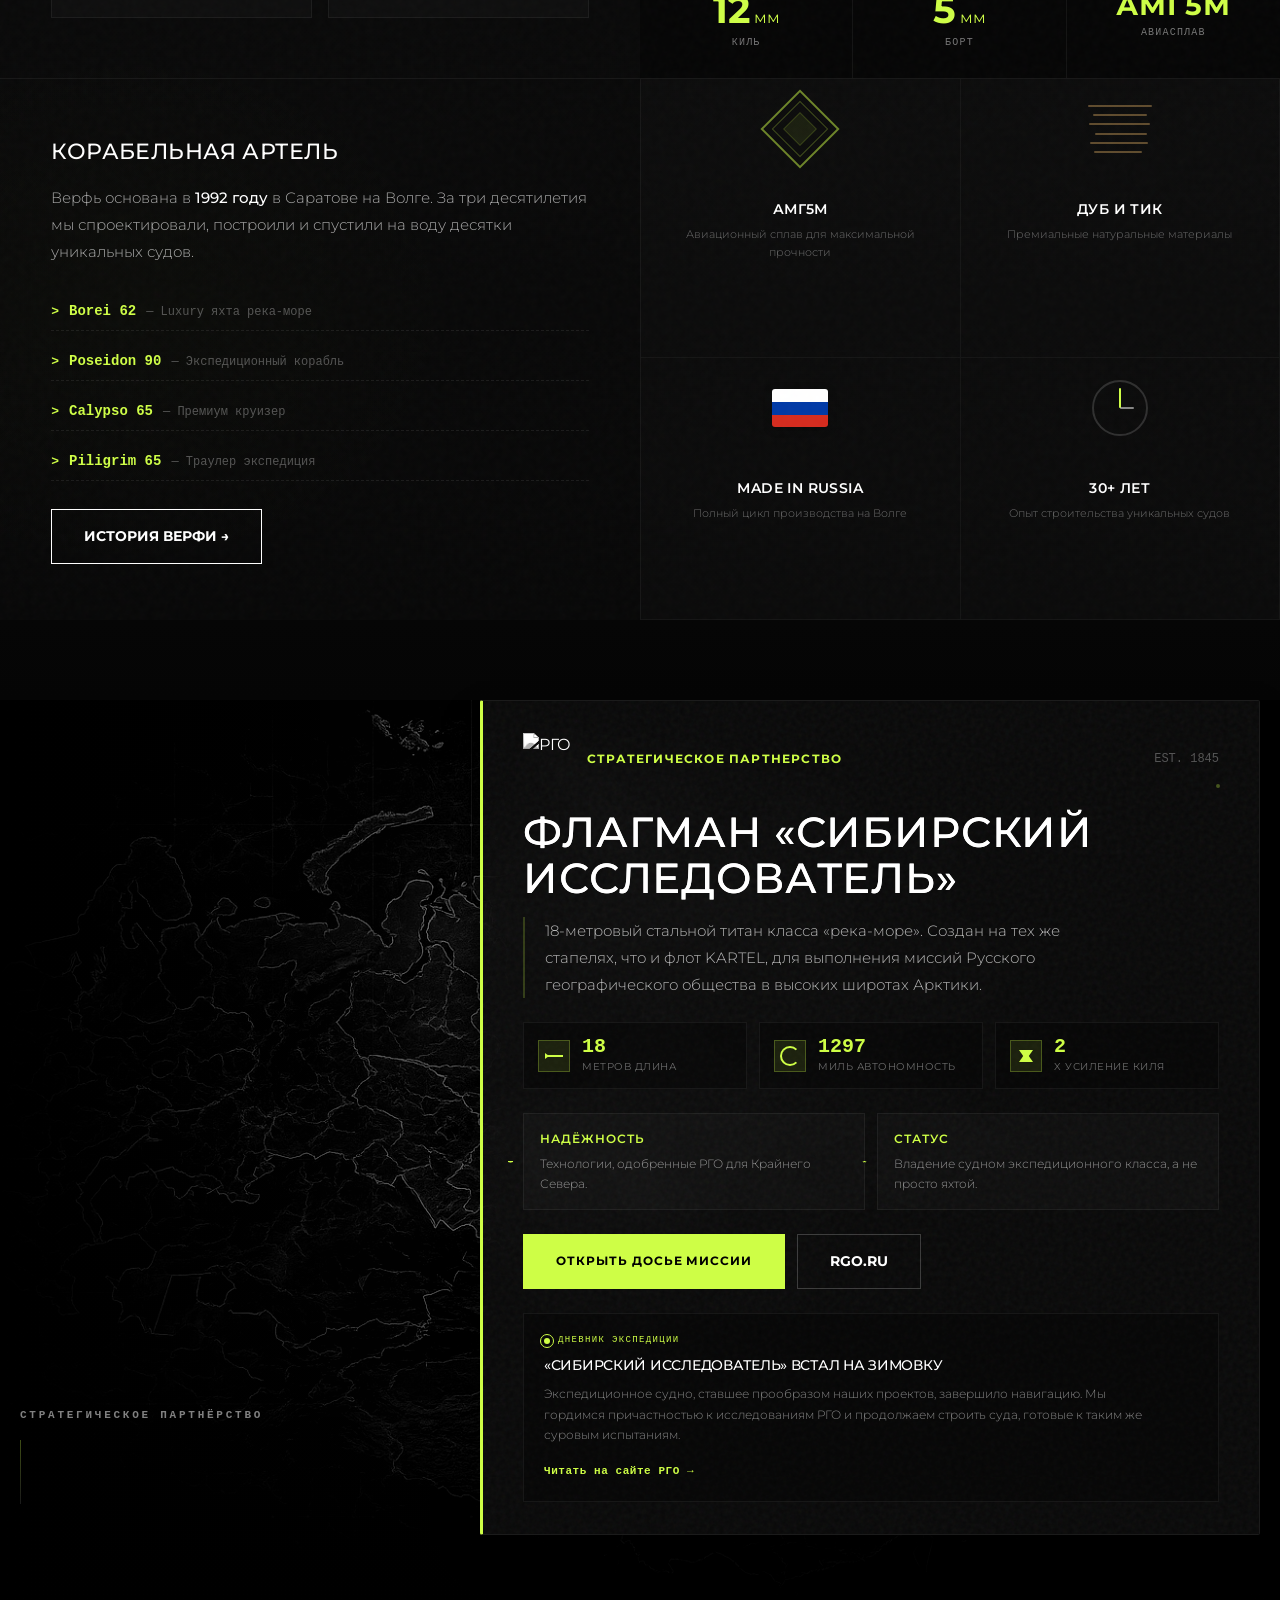
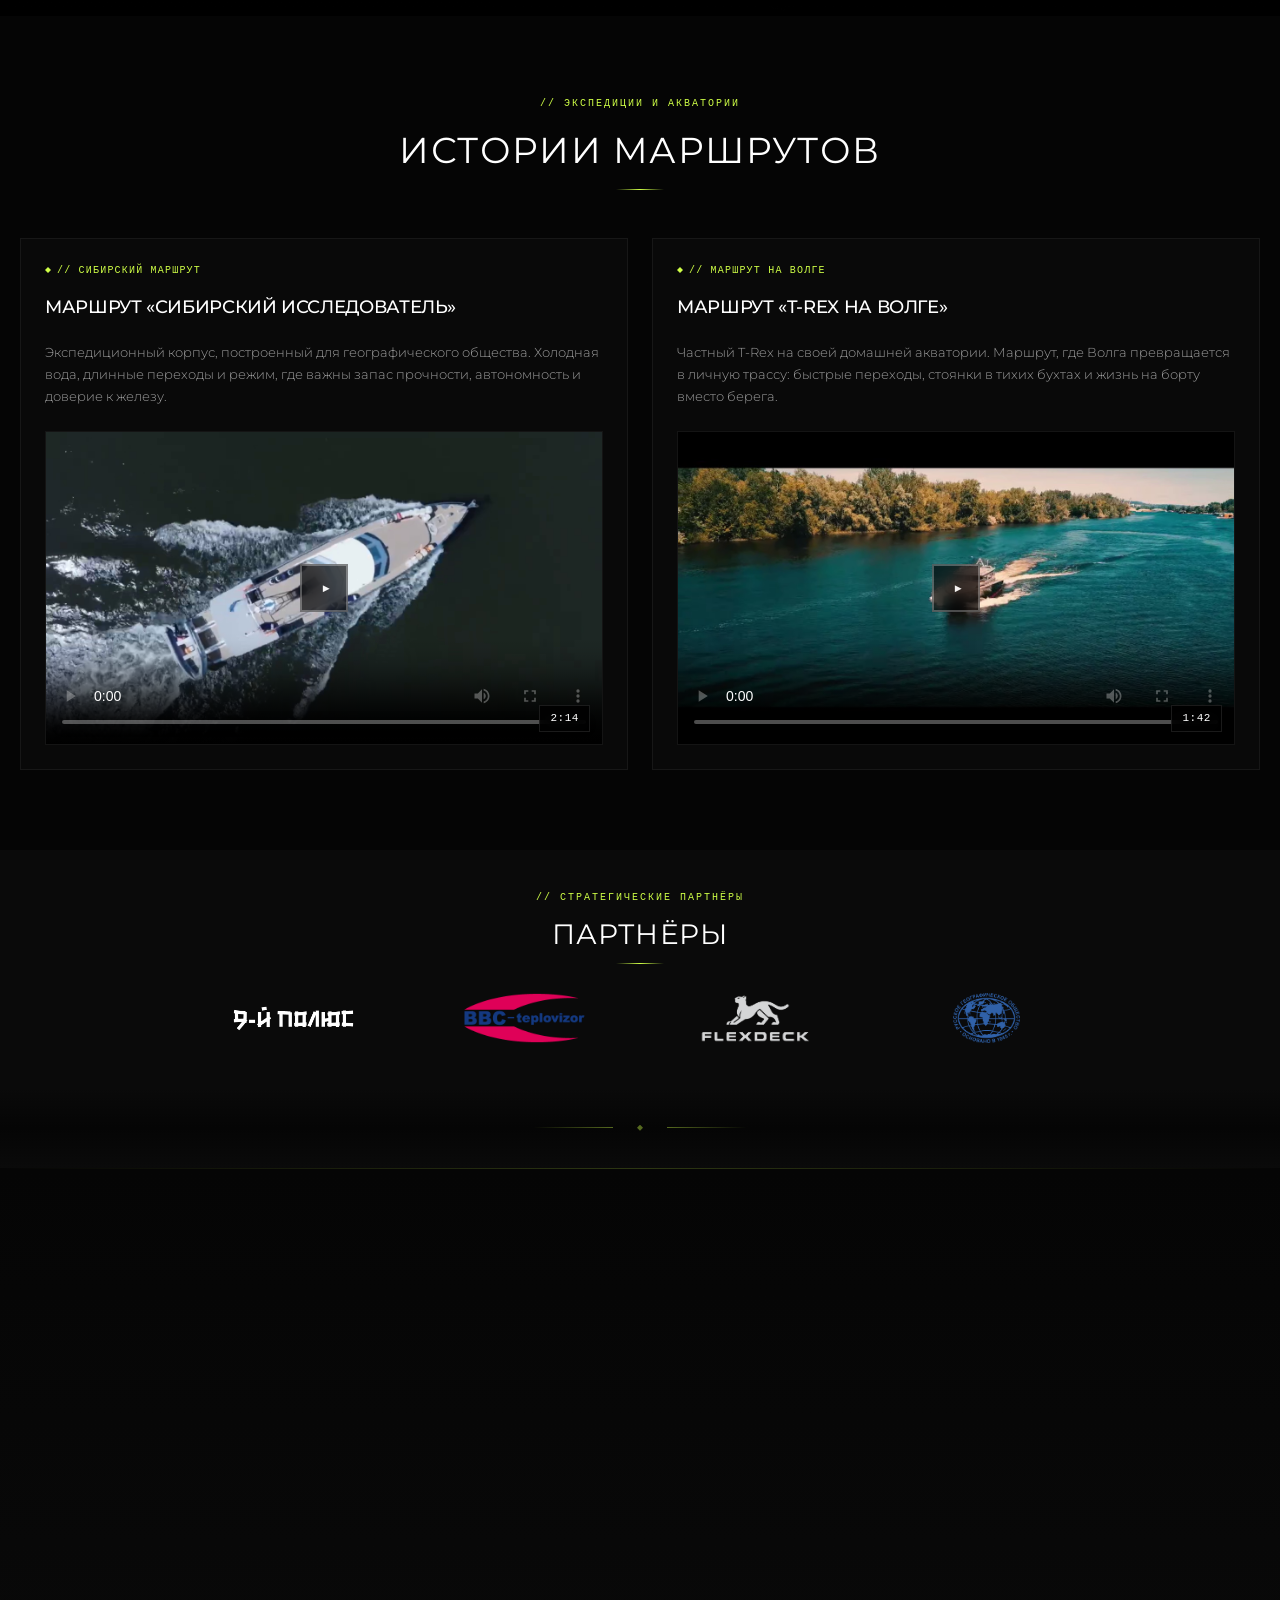
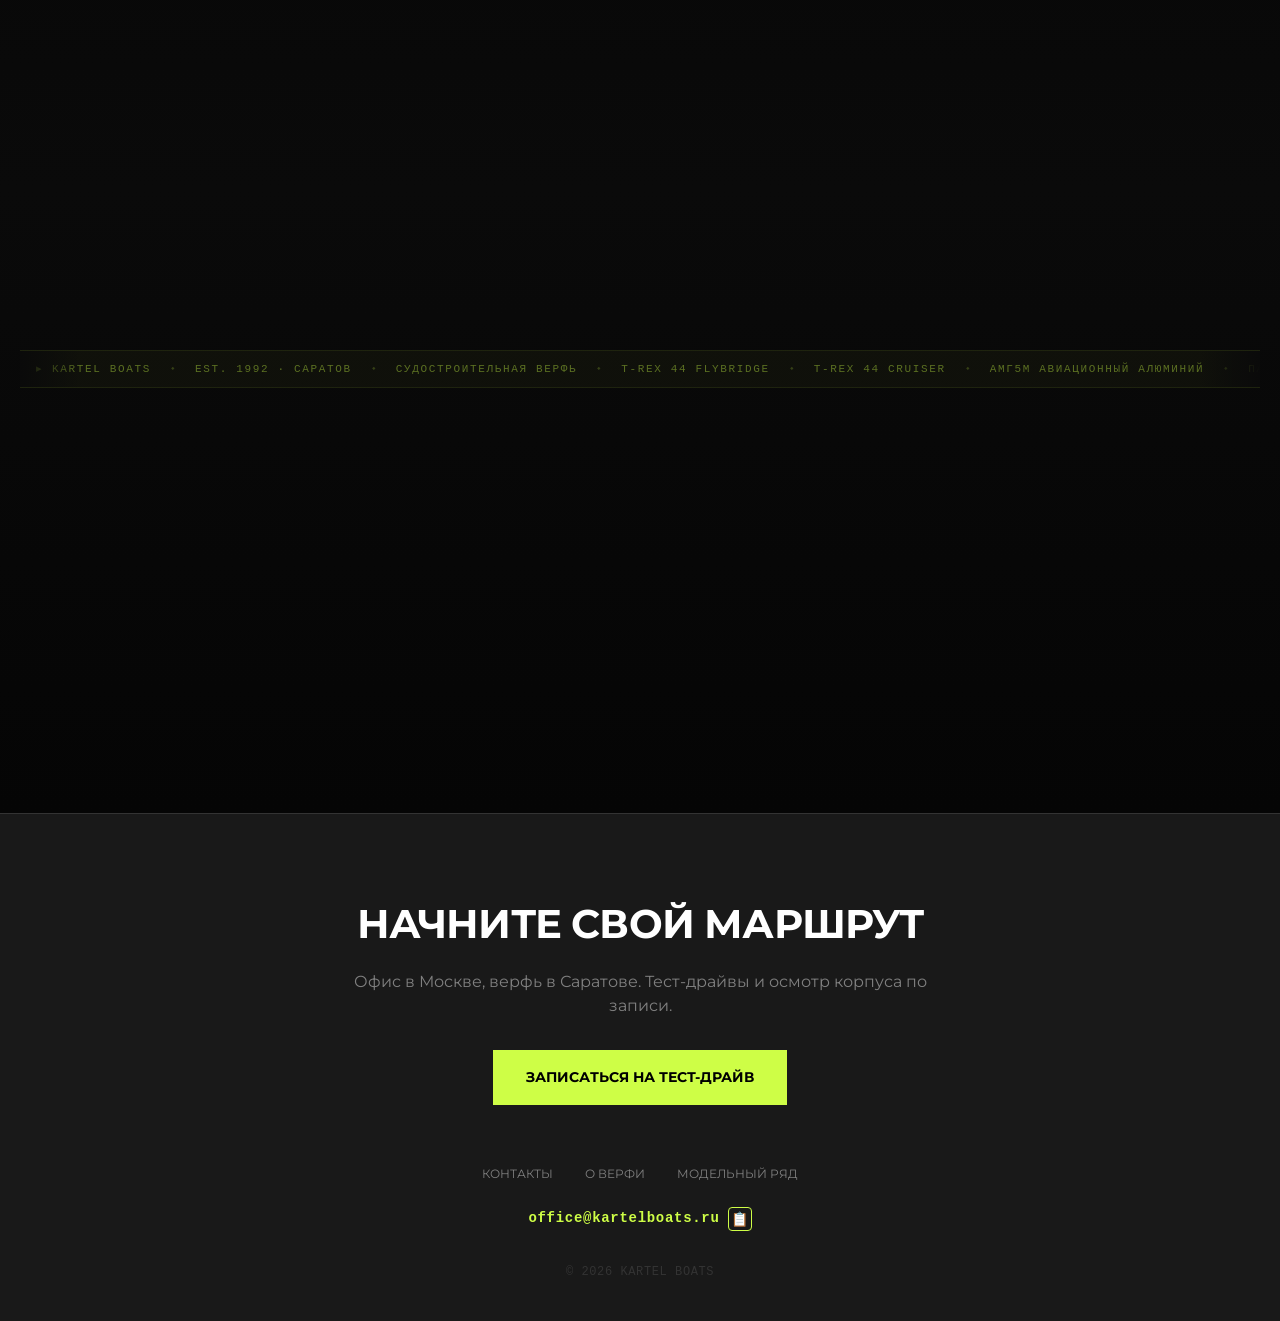
==== commit 9507acc7: "main update" ====
--- a/index.html
+++ b/index.html
@@ -1790,6 +1790,69 @@
         .kb-actions {
             display:flex; gap: 12px; flex-wrap: wrap; margin-top: 18px;
         }
+
+        /* --- FORM: validation, spinner, status --- */
+        .kb-req { color: var(--accent); }
+
+        .kb-field input.kb-valid,
+        .kb-field select.kb-valid {
+            border-color: #22c55e;
+        }
+        .kb-field input.kb-invalid,
+        .kb-field select.kb-invalid {
+            border-color: #ef4444;
+        }
+
+        .kb-submit-btn {
+            position: relative; min-width: 260px; transition: opacity 0.2s;
+        }
+        .kb-submit-btn:disabled {
+            opacity: 0.55; pointer-events: none;
+        }
+
+        .kb-spinner {
+            display: inline-block; width: 16px; height: 16px;
+            border: 2px solid rgba(255,255,255,0.25);
+            border-top-color: var(--accent);
+            border-radius: 50%;
+            animation: kb-spin 0.6s linear infinite;
+            vertical-align: middle;
+        }
+        @keyframes kb-spin {
+            to { transform: rotate(360deg); }
+        }
+
+        .kb-status {
+            display: none; align-items: center; gap: 14px;
+            padding: 18px 20px; margin-top: 18px;
+            border: 1px solid transparent;
+            animation: kb-slideIn 0.35s ease;
+        }
+        .kb-status[style*="display:flex"],
+        .kb-status[style*="display: flex"] {
+            display: flex !important;
+        }
+        .kb-status-icon { font-size: 28px; flex-shrink: 0; }
+        .kb-status-text { font-size: 13px; line-height: 1.5; color: var(--text-main); }
+
+        .kb-status--success {
+            background: rgba(34,197,94,0.08);
+            border-color: rgba(34,197,94,0.3);
+        }
+        .kb-status--success .kb-status-icon { color: #22c55e; }
+
+        .kb-status--error {
+            background: rgba(239,68,68,0.08);
+            border-color: rgba(239,68,68,0.3);
+        }
+        .kb-status--error .kb-status-icon { color: #ef4444; }
+
+        @keyframes kb-slideIn {
+            from { opacity: 0; transform: translateY(-8px); }
+            to   { opacity: 1; transform: translateY(0); }
+        }
+
+        .kb-note { font-size: 11px; }
 
         /* NEW SPECS LIST STYLE WITH INFOGRAPHICS */
         .spec-list {
@@ -6375,35 +6438,51 @@
             </div>
             <h2>Запрос на тест-драйв</h2>
             <p>Оставьте контакты — мы свяжемся и согласуем модель, локацию и удобное время. Быстро. По делу. Без спама.</p>
-            <form class="kb-form" action="https://formsubmit.co/office@kartelboats.ru" method="POST">
-                <input type="hidden" name="_subject" value="KARTEL | Запрос на тест-драйв">
-                <input type="hidden" name="_template" value="table">
-                <input type="hidden" name="_next" value="https://kartelboats.ru/#footer_cta">
-                <input type="hidden" name="_captcha" value="true">
-                <input type="hidden" name="_autoresponse" value="Спасибо за ваш запрос! Команда KARTEL Boats свяжется с вами в ближайшее время.">
-                <input type="text" name="_honey" style="display:none">
+            <form id="kb-testdrive-form" class="kb-form" data-worker-url="https://kartelboats-form.bakl123.workers.dev/submit">
                 <div class="kb-grid">
                     <div class="kb-field">
-                        <label for="kb_phone">Телефон</label>
-                        <input id="kb_phone" name="phone" type="tel" placeholder="+7 ___ ___-__-__" required>
+                        <label for="kb_name">Имя <span class="kb-req">*</span></label>
+                        <input id="kb_name" name="name" type="text" placeholder="Ваше имя" required autocomplete="name">
                     </div>
                     <div class="kb-field">
-                        <label for="kb_email">Email</label>
-                        <input id="kb_email" name="email" type="email" placeholder="name@example.com" required>
+                        <label for="kb_phone">Телефон <span class="kb-req">*</span></label>
+                        <input id="kb_phone" name="phone" type="tel" placeholder="+7" required autocomplete="tel">
                     </div>
-                    <div class="kb-field kb-span-2">
-                        <label for="kb_model">Интересующая модель</label>
-                        <select id="kb_model" name="model" required>
-                            <option value="" disabled selected>Выберите модель</option>
-                            <option>T-Rex Flybridge</option>
-                            <option>T-Rex Cruiser</option>
-                            <option>T-Rex Egoist</option>
-                            <option>T-Rex Family</option>
-                            <option>T-Rex Specialist</option>
+                    <div class="kb-field">
+                        <label for="kb_email">Email <span class="kb-req">*</span></label>
+                        <input id="kb_email" name="email" type="email" placeholder="name@example.com" required autocomplete="email">
+                    </div>
+                    <div class="kb-field">
+                        <label for="kb_city">Город <span class="kb-req">*</span></label>
+                        <select id="kb_city" name="city" required>
+                            <option value="" disabled selected>Выберите город</option>
+                            <option value="Москва">Москва</option>
+                            <option value="Санкт-Петербург">Санкт-Петербург</option>
+                            <option value="Саратов">Саратов</option>
+                            <option value="Казань">Казань</option>
+                            <option value="Нижний Новгород">Нижний Новгород</option>
+                            <option value="Екатеринбург">Екатеринбург</option>
+                            <option value="Новосибирск">Новосибирск</option>
+                            <option value="Краснодар">Краснодар</option>
+                            <option value="Сочи">Сочи</option>
+                            <option value="Владивосток">Владивосток</option>
+                            <option value="Другой">Другой город</option>
                         </select>
                     </div>
                     <div class="kb-field kb-span-2">
-                        <label>Способ связи</label>
+                        <label for="kb_model">Интересующая модель <span class="kb-req">*</span></label>
+                        <select id="kb_model" name="model" required>
+                            <option value="" disabled selected>Выберите модель</option>
+                            <option value="Expedition 65 Lux">Expedition 65 Lux</option>
+                            <option value="T-Rex Flybridge">T-Rex Flybridge</option>
+                            <option value="T-Rex Cruiser">T-Rex Cruiser</option>
+                            <option value="T-Rex Egoist">T-Rex Egoist</option>
+                            <option value="T-Rex Family">T-Rex Family</option>
+                            <option value="T-Rex Specialist">T-Rex Specialist</option>
+                        </select>
+                    </div>
+                    <div class="kb-field kb-span-2">
+                        <label>Способ связи <span class="kb-req">*</span></label>
                         <div class="kb-radio">
                             <label><input type="radio" name="contact_method" value="Звонок" checked> Звонок</label>
                             <label><input type="radio" name="contact_method" value="WhatsApp"> WhatsApp</label>
@@ -6413,11 +6492,22 @@
                     </div>
                 </div>
                 <div class="kb-actions">
-                    <button type="submit" class="btn btn-primary">Отправить</button>
+                    <button type="submit" class="btn btn-primary kb-submit-btn">
+                        <span class="kb-btn-text">Записаться на тест-драйв</span>
+                        <span class="kb-btn-loader" style="display:none;"><span class="kb-spinner"></span> Отправка...</span>
+                    </button>
                     <a href="#footer_cta" class="btn btn-secondary">Закрыть</a>
                 </div>
+                <div class="kb-status kb-status--success" style="display:none;">
+                    <div class="kb-status-icon">&#10003;</div>
+                    <div class="kb-status-text"><strong>Заявка отправлена!</strong><br>Команда KARTEL Boats свяжется с вами в ближайшее время.</div>
+                </div>
+                <div class="kb-status kb-status--error" style="display:none;">
+                    <div class="kb-status-icon">&#9888;</div>
+                    <div class="kb-status-text"><strong>Ошибка отправки</strong><br><span class="kb-error-msg">Проверьте соединение и попробуйте снова.</span></div>
+                </div>
                 <div class="kb-note mono" style="color:#555; margin-top:14px;">
-                    // Нажимая "Отправить", вы соглашаетесь на обратную связь от KARTEL Boats.
+                    // Нажимая кнопку, вы соглашаетесь на обратную связь от KARTEL Boats.
                 </div>
             </form>
         </div>
@@ -7176,5 +7266,145 @@
         })();
     </script>
 
+    <!-- KARTEL BOATS: Test-Drive Form Logic -->
+    <script>
+    (function(){
+        const form = document.getElementById('kb-testdrive-form');
+        if (!form) return;
+
+        const phone = document.getElementById('kb_phone');
+        const nameF = document.getElementById('kb_name');
+        const email = document.getElementById('kb_email');
+        const city  = document.getElementById('kb_city');
+        const model = document.getElementById('kb_model');
+        const btn   = form.querySelector('.kb-submit-btn');
+        const btnText   = form.querySelector('.kb-btn-text');
+        const btnLoader = form.querySelector('.kb-btn-loader');
+        const statusOk  = form.querySelector('.kb-status--success');
+        const statusErr = form.querySelector('.kb-status--error');
+        const errMsg    = form.querySelector('.kb-error-msg');
+
+        /* ---- Phone mask +7 XXX XXX-XX-XX ---- */
+        phone.addEventListener('input', function(){
+            let d = this.value.replace(/\D/g,'');
+            if (d.length === 0) { this.value = ''; return; }
+            if (d[0] === '8') d = '7' + d.slice(1);
+            if (d[0] !== '7') d = '7' + d;
+            d = d.slice(0, 11);
+            let out = '+7';
+            if (d.length > 1) out += ' ' + d.slice(1, 4);
+            if (d.length > 4) out += ' ' + d.slice(4, 7);
+            if (d.length > 7) out += '-' + d.slice(7, 9);
+            if (d.length > 9) out += '-' + d.slice(9, 11);
+            this.value = out;
+        });
+        phone.addEventListener('focus', function(){
+            if (!this.value) this.value = '+7';
+        });
+        phone.addEventListener('blur', function(){
+            if (this.value === '+7') this.value = '';
+        });
+
+        /* ---- Real-time validation ---- */
+        function validate(el){
+            let ok = false;
+            if (el === phone) {
+                ok = el.value.replace(/\D/g,'').length === 11;
+            } else if (el === email) {
+                ok = /^[^\s@]+@[^\s@]+\.[^\s@]+$/.test(el.value);
+            } else if (el.tagName === 'SELECT') {
+                ok = el.value !== '';
+            } else {
+                ok = el.value.trim().length >= 2;
+            }
+            el.classList.toggle('kb-valid', ok);
+            el.classList.toggle('kb-invalid', !ok && el.value.length > 0);
+            return ok;
+        }
+
+        [nameF, phone, email, city, model].forEach(function(el){
+            el.addEventListener('input', function(){ validate(el); });
+            el.addEventListener('change', function(){ validate(el); });
+        });
+
+        /* ---- Submit ---- */
+        form.addEventListener('submit', function(e){
+            e.preventDefault();
+
+            // Validate all
+            let allOk = true;
+            [nameF, phone, email, city, model].forEach(function(el){
+                if (!validate(el)) allOk = false;
+            });
+            if (!allOk) return;
+
+            // Get contact method
+            const contactEl = form.querySelector('input[name="contact_method"]:checked');
+            const contact = contactEl ? contactEl.value : 'Звонок';
+
+            // UI: loading
+            btn.disabled = true;
+            btnText.style.display = 'none';
+            btnLoader.style.display = 'inline-flex';
+            statusOk.style.display = 'none';
+            statusErr.style.display = 'none';
+
+            const workerUrl = form.dataset.workerUrl;
+            const payload = {
+                name:  nameF.value.trim(),
+                phone: phone.value.trim(),
+                email: email.value.trim(),
+                city:  city.value,
+                model: model.value,
+                contact_method: contact
+            };
+
+            fetch(workerUrl, {
+                method: 'POST',
+                headers: {'Content-Type': 'application/json'},
+                body: JSON.stringify(payload)
+            })
+            .then(function(r){
+                if (!r.ok) throw new Error(r.status);
+                return r.json();
+            })
+            .then(function(){
+                statusOk.style.display = 'flex';
+                form.querySelector('.kb-grid').style.display = 'none';
+                form.querySelector('.kb-actions').style.display = 'none';
+                form.querySelector('.kb-note').style.display = 'none';
+
+                // Auto-close modal after 3s
+                setTimeout(function(){
+                    var modal = form.closest('.modal');
+                    if (modal) {
+                        modal.style.display = 'none';
+                        document.body.style.overflow = '';
+                    }
+                    // Reset form for next use
+                    form.reset();
+                    form.querySelector('.kb-grid').style.display = '';
+                    form.querySelector('.kb-actions').style.display = '';
+                    form.querySelector('.kb-note').style.display = '';
+                    statusOk.style.display = 'none';
+                    btn.disabled = false;
+                    btnText.style.display = '';
+                    btnLoader.style.display = 'none';
+                    [nameF, phone, email, city, model].forEach(function(el){
+                        el.classList.remove('kb-valid','kb-invalid');
+                    });
+                }, 3000);
+            })
+            .catch(function(err){
+                statusErr.style.display = 'flex';
+                if (errMsg) errMsg.textContent = 'Ошибка ' + (err.message || '') + '. Попробуйте снова.';
+                btn.disabled = false;
+                btnText.style.display = '';
+                btnLoader.style.display = 'none';
+            });
+        });
+    })();
+    </script>
+
 </body>
 </html>
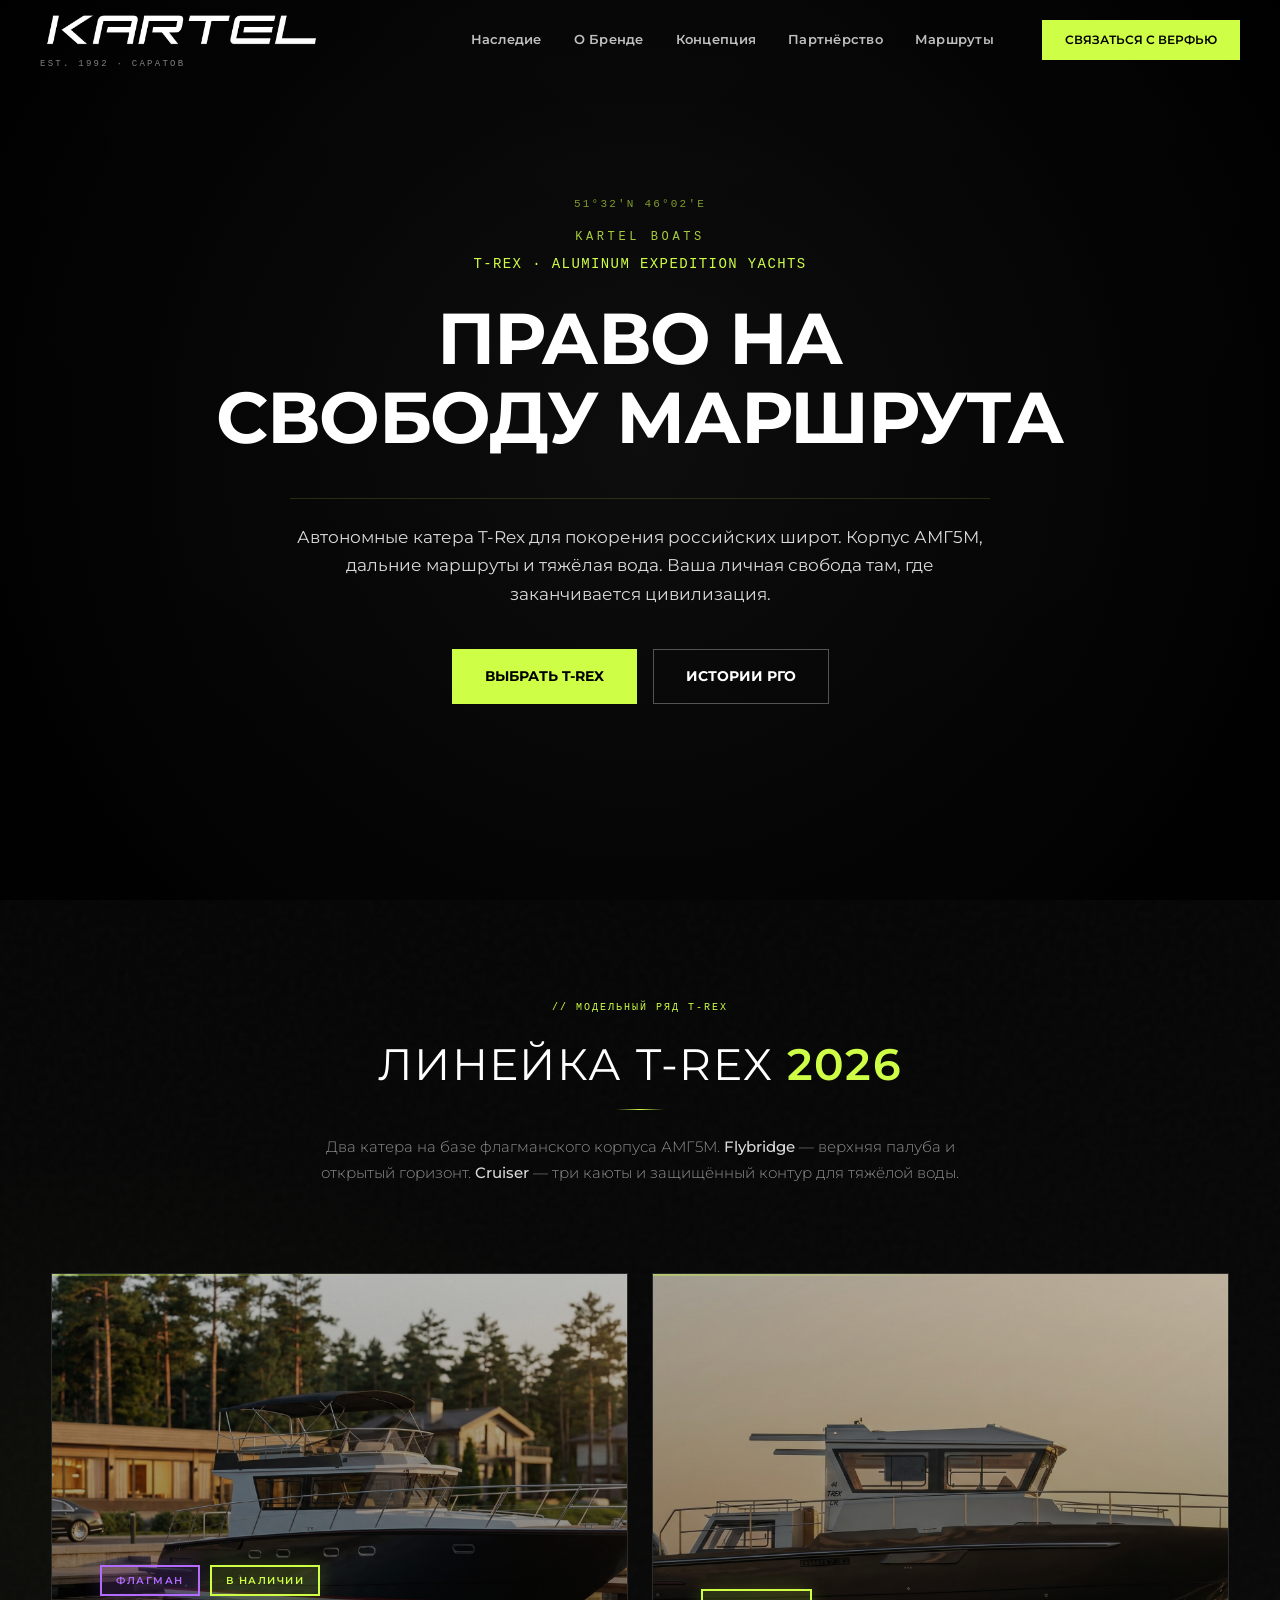
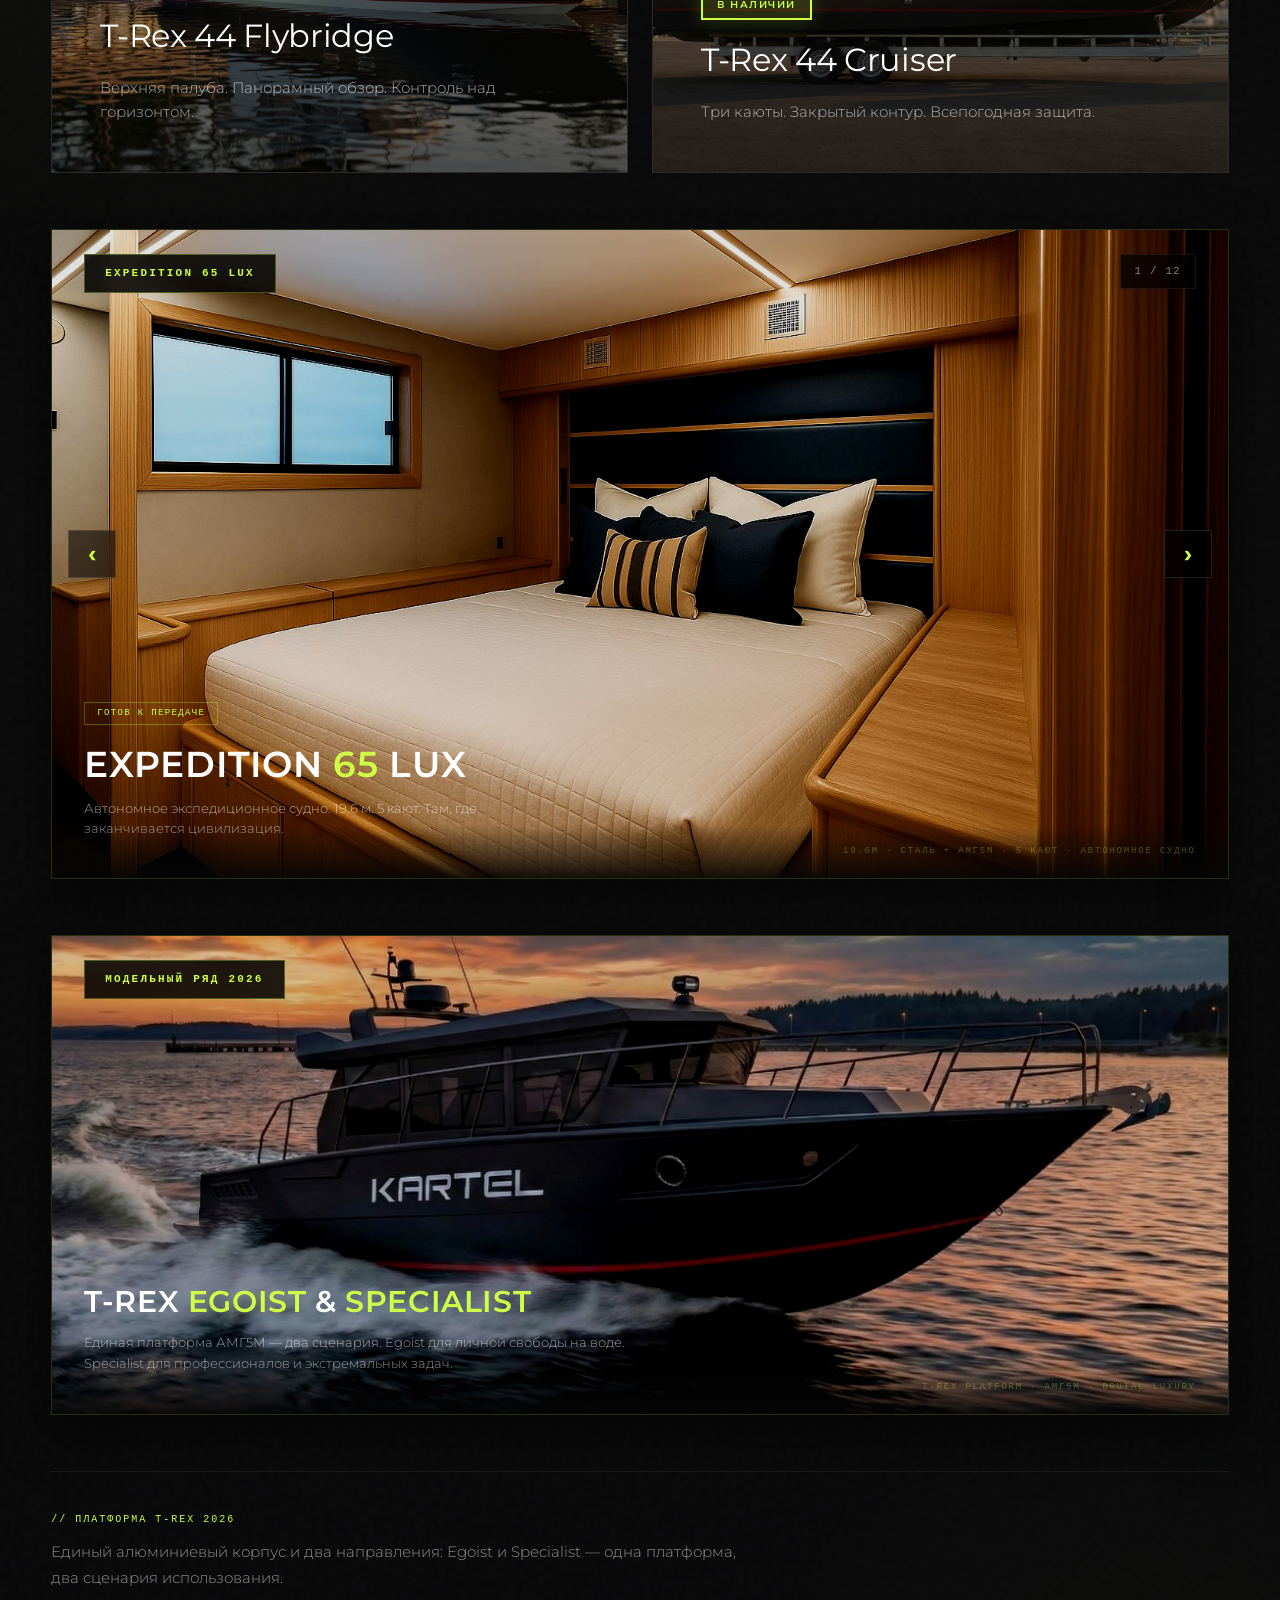
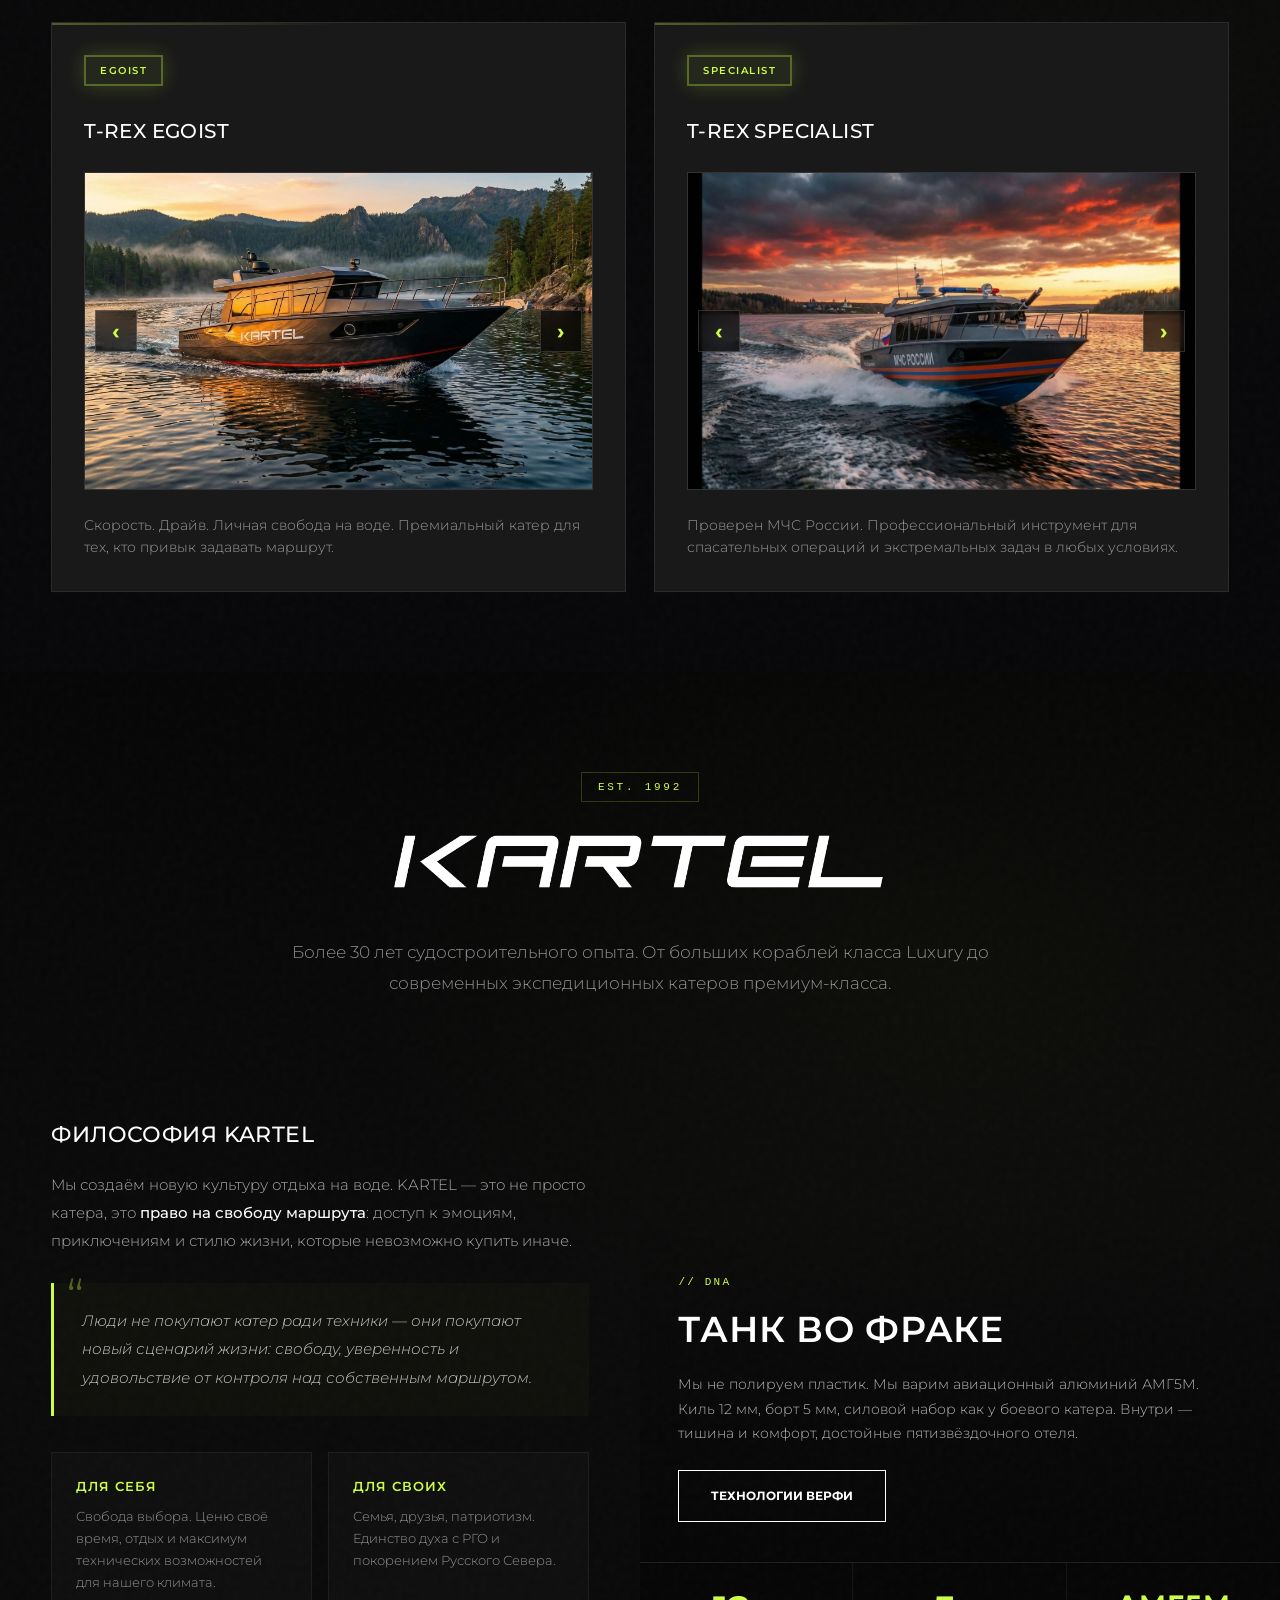
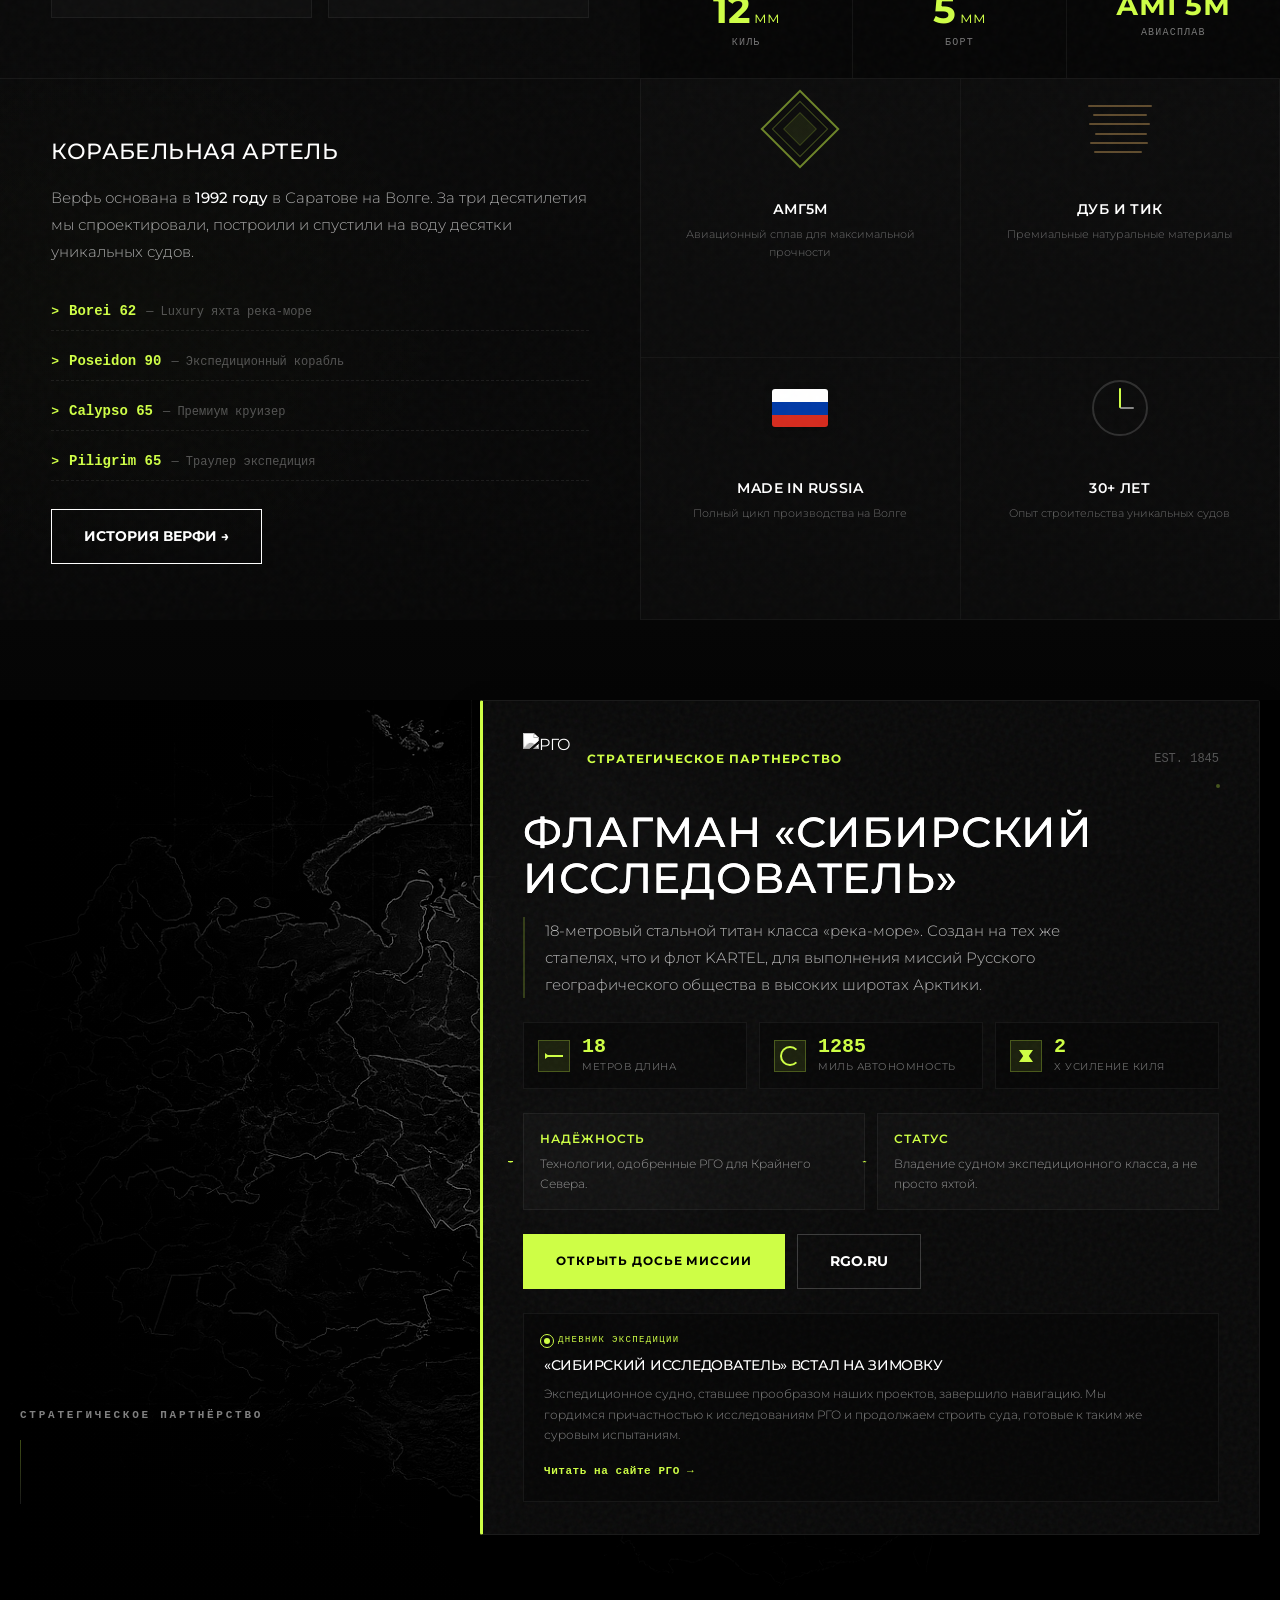
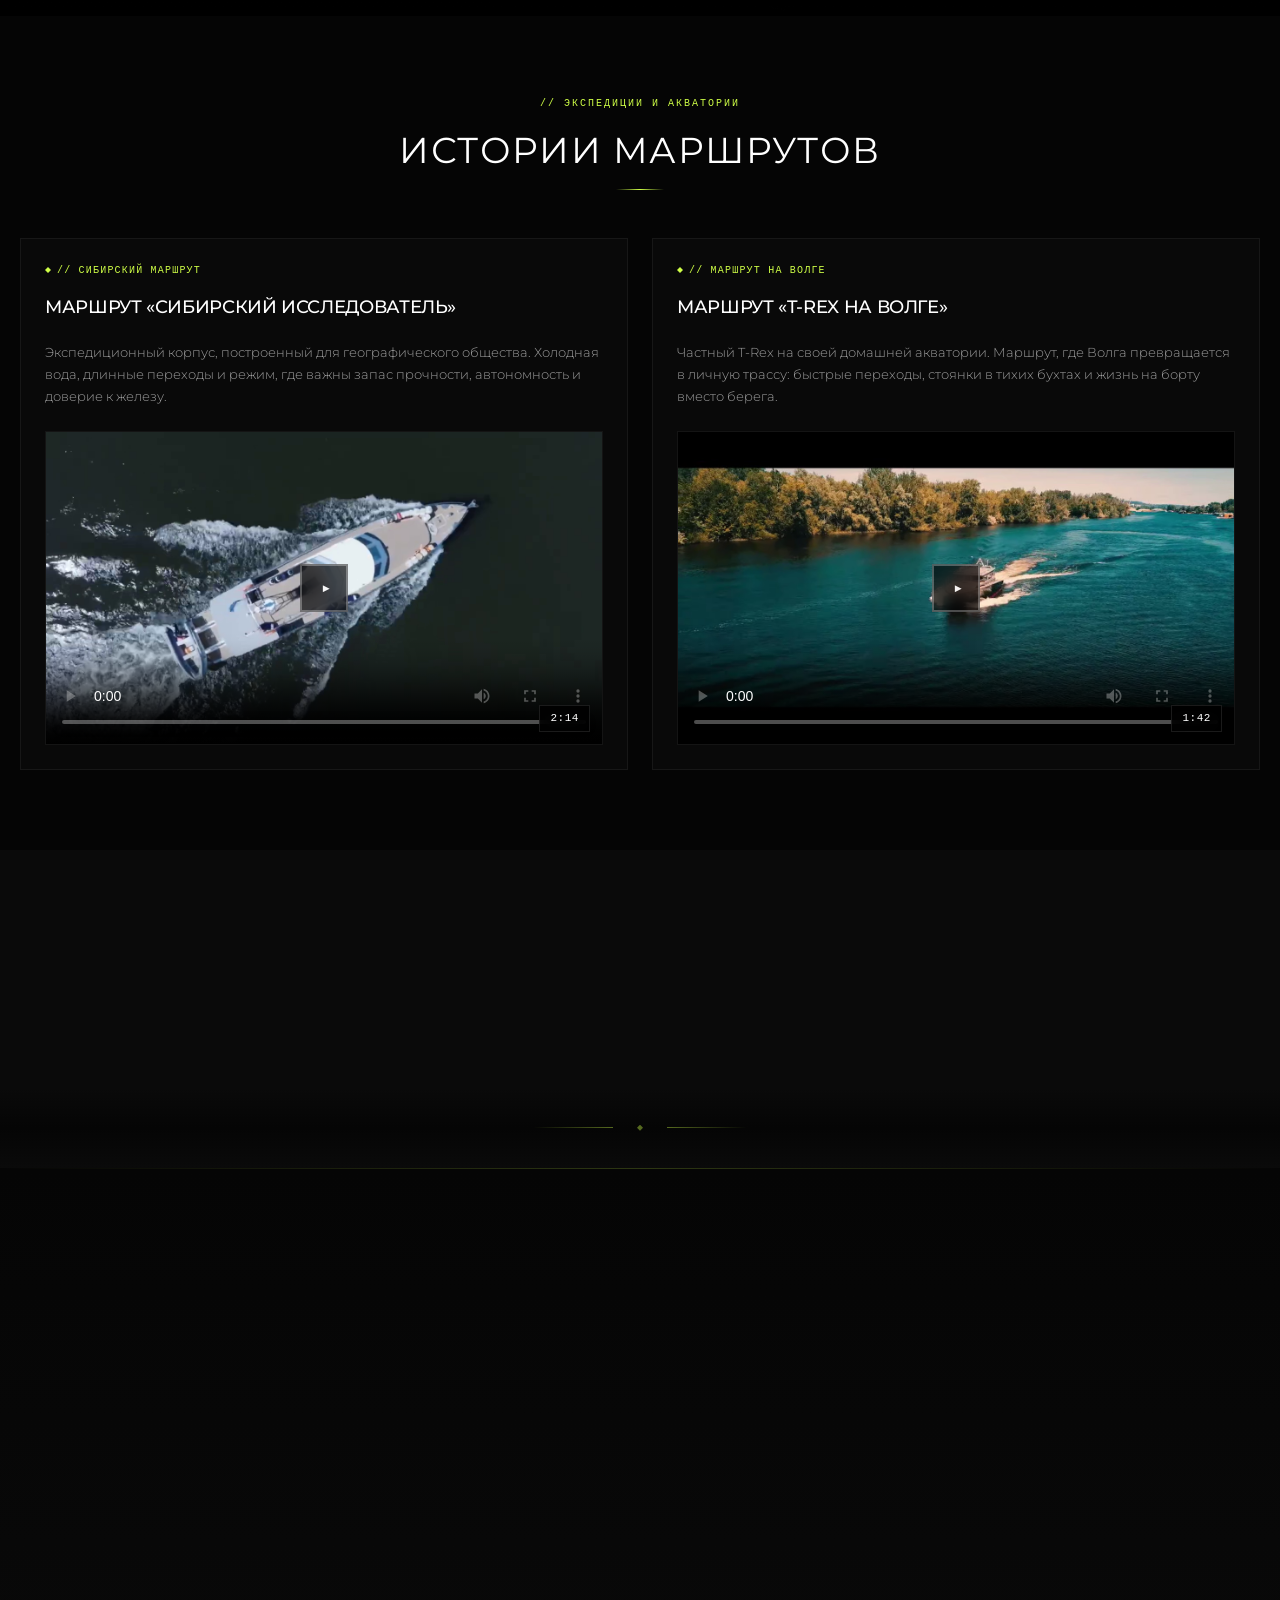
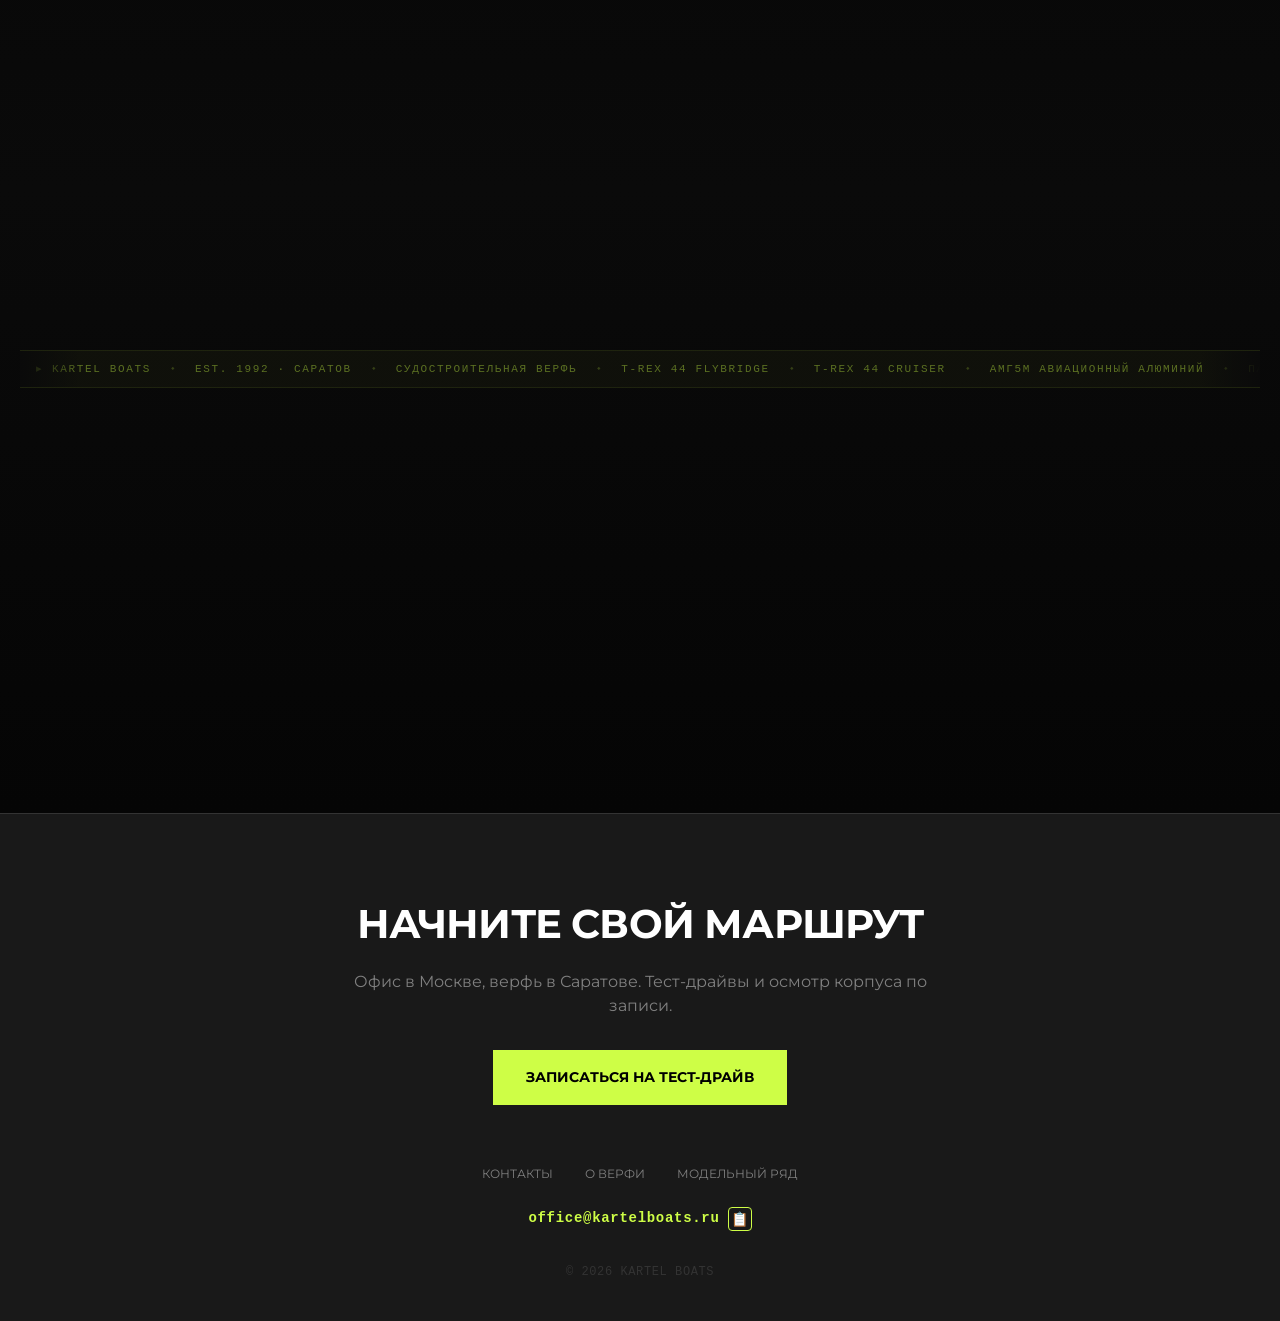
==== commit 5148df82: "final change" ====
--- a/index.html
+++ b/index.html
@@ -821,22 +821,62 @@
             object-fit: cover;
             display: block;
             opacity: 0;
-            animation: expeditionFade 45s infinite;
+            transition: opacity 0.6s ease;
             filter: brightness(0.85) contrast(1.1);
         }
 
-        .expedition-slide:nth-child(1) { animation-delay: 0s; opacity: 1; }
-        .expedition-slide:nth-child(2) { animation-delay: 5s; }
-        .expedition-slide:nth-child(3) { animation-delay: 10s; }
-        .expedition-slide:nth-child(4) { animation-delay: 15s; }
-        .expedition-slide:nth-child(5) { animation-delay: 20s; }
-        .expedition-slide:nth-child(6) { animation-delay: 25s; }
-        .expedition-slide:nth-child(7) { animation-delay: 30s; }
-        .expedition-slide:nth-child(8) { animation-delay: 35s; }
-        .expedition-slide:nth-child(9) { animation-delay: 40s; }
-
-        @keyframes expeditionFade {
-            0% { opacity: 0; } 2% { opacity: 1; } 11% { opacity: 1; } 13% { opacity: 0; } 100% { opacity: 0; }
+        .expedition-slide.active {
+            opacity: 1;
+        }
+
+        /* Expedition arrows */
+        .expedition-nav {
+            position: absolute;
+            inset: 0;
+            z-index: 15;
+            pointer-events: none;
+        }
+        .expedition-arrow {
+            width: 48px;
+            height: 48px;
+            position: absolute;
+            top: 50%;
+            transform: translateY(-50%);
+            display: inline-flex;
+            align-items: center;
+            justify-content: center;
+            border: 1px solid rgba(255,255,255,0.12);
+            background: rgba(0,0,0,0.55);
+            color: var(--accent);
+            font-size: 24px;
+            font-weight: 700;
+            cursor: pointer;
+            user-select: none;
+            transition: var(--transition);
+            backdrop-filter: blur(8px);
+            pointer-events: auto;
+        }
+        .expedition-arrow:hover {
+            background: rgba(0,0,0,0.8);
+            border-color: var(--accent);
+        }
+        .expedition-arrow--prev { left: 16px; }
+        .expedition-arrow--next { right: 16px; }
+
+        /* Slide counter */
+        .expedition-counter {
+            position: absolute;
+            top: 24px;
+            right: 32px;
+            z-index: 15;
+            font-family: 'Courier New', Courier, monospace;
+            font-size: 11px;
+            letter-spacing: 0.1em;
+            color: rgba(255,255,255,0.5);
+            background: rgba(0,0,0,0.7);
+            backdrop-filter: blur(8px);
+            padding: 8px 14px;
+            border: 1px solid rgba(255,255,255,0.08);
         }
 
         .expedition-overlay {
@@ -5540,6 +5580,14 @@
             .expedition-overlay p {
                 font-size: 11px;
                 max-width: 260px;
+            }
+            .expedition-arrow {
+                width: 36px; height: 36px; font-size: 20px;
+            }
+            .expedition-arrow--prev { left: 10px; }
+            .expedition-arrow--next { right: 10px; }
+            .expedition-counter {
+                font-size: 9px; padding: 6px 10px; top: 18px; right: 16px;
             }
 
             /* --- CONCEPT EGO BANNER --- */
@@ -5898,14 +5946,22 @@
                     <div class="expedition-slider">
                         <img src="images/expedition/interior-bedroom.jpg" alt="Expedition 65 Lux — главная каюта" class="expedition-slide" loading="lazy">
                         <img src="images/expedition/expedition-65-1.jpg" alt="Expedition 65 Lux — горы" class="expedition-slide" loading="lazy">
+                        <img src="images/expedition/expedition-65-exterior-1.jpg" alt="Expedition 65 Lux — экстерьер на воде" class="expedition-slide" loading="lazy">
                         <img src="images/expedition/interior-kitchen.jpg" alt="Expedition 65 Lux — камбуз" class="expedition-slide" loading="lazy">
                         <img src="images/expedition/expedition-65-2.jpg" alt="Expedition 65 Lux — вечер" class="expedition-slide" loading="lazy">
+                        <img src="images/expedition/expedition-65-exterior-2.jpg" alt="Expedition 65 Lux — завтрак на палубе" class="expedition-slide" loading="lazy">
                         <img src="images/expedition/interior-cabin.jpg" alt="Expedition 65 Lux — каюта" class="expedition-slide" loading="lazy">
                         <img src="images/expedition/expedition-65-3.jpg" alt="Expedition 65 Lux — зима" class="expedition-slide" loading="lazy">
+                        <img src="images/expedition/expedition-65-exterior-3.jpg" alt="Expedition 65 Lux — ракурс с воды" class="expedition-slide" loading="lazy">
                         <img src="images/expedition/interior-bathroom.jpg" alt="Expedition 65 Lux — ванная" class="expedition-slide" loading="lazy">
                         <img src="images/expedition/interior-corridor.jpg" alt="Expedition 65 Lux — коридор" class="expedition-slide" loading="lazy">
                         <img src="images/expedition/interior-spa.jpg" alt="Expedition 65 Lux — спа" class="expedition-slide" loading="lazy">
                     </div>
+                    <div class="expedition-nav">
+                        <span class="expedition-arrow expedition-arrow--prev" data-dir="-1">&#8249;</span>
+                        <span class="expedition-arrow expedition-arrow--next" data-dir="1">&#8250;</span>
+                    </div>
+                    <span class="expedition-counter"><span class="exp-current">1</span> / <span class="exp-total">9</span></span>
                     <div class="expedition-overlay">
                         <span class="expedition-badge">Готов к передаче</span>
                         <h3>Expedition <span style="color: var(--accent);">65</span> Lux</h3>
@@ -7266,6 +7322,52 @@
         })();
     </script>
 
+    <!-- KARTEL BOATS: Expedition 65 Lux Slideshow -->
+    <script>
+    (function(){
+        const container = document.querySelector('.expedition-preview');
+        if (!container) return;
+        const slides = container.querySelectorAll('.expedition-slide');
+        const counterEl = container.querySelector('.exp-current');
+        const totalEl = container.querySelector('.exp-total');
+        if (!slides.length) return;
+
+        let current = 0;
+        let autoTimer;
+        const AUTO_INTERVAL = 5000;
+
+        if (totalEl) totalEl.textContent = slides.length;
+
+        function show(idx) {
+            slides[current].classList.remove('active');
+            current = (idx + slides.length) % slides.length;
+            slides[current].classList.add('active');
+            if (counterEl) counterEl.textContent = current + 1;
+        }
+
+        // Init first slide
+        slides[0].classList.add('active');
+
+        function startAuto() {
+            clearInterval(autoTimer);
+            autoTimer = setInterval(function(){ show(current + 1); }, AUTO_INTERVAL);
+        }
+
+        // Arrows
+        container.querySelectorAll('.expedition-arrow').forEach(function(arrow){
+            arrow.addEventListener('click', function(e){
+                e.preventDefault();
+                e.stopPropagation();
+                var dir = parseInt(this.dataset.dir);
+                show(current + dir);
+                startAuto(); // reset timer
+            });
+        });
+
+        startAuto();
+    })();
+    </script>
+
     <!-- KARTEL BOATS: Test-Drive Form Logic -->
     <script>
     (function(){
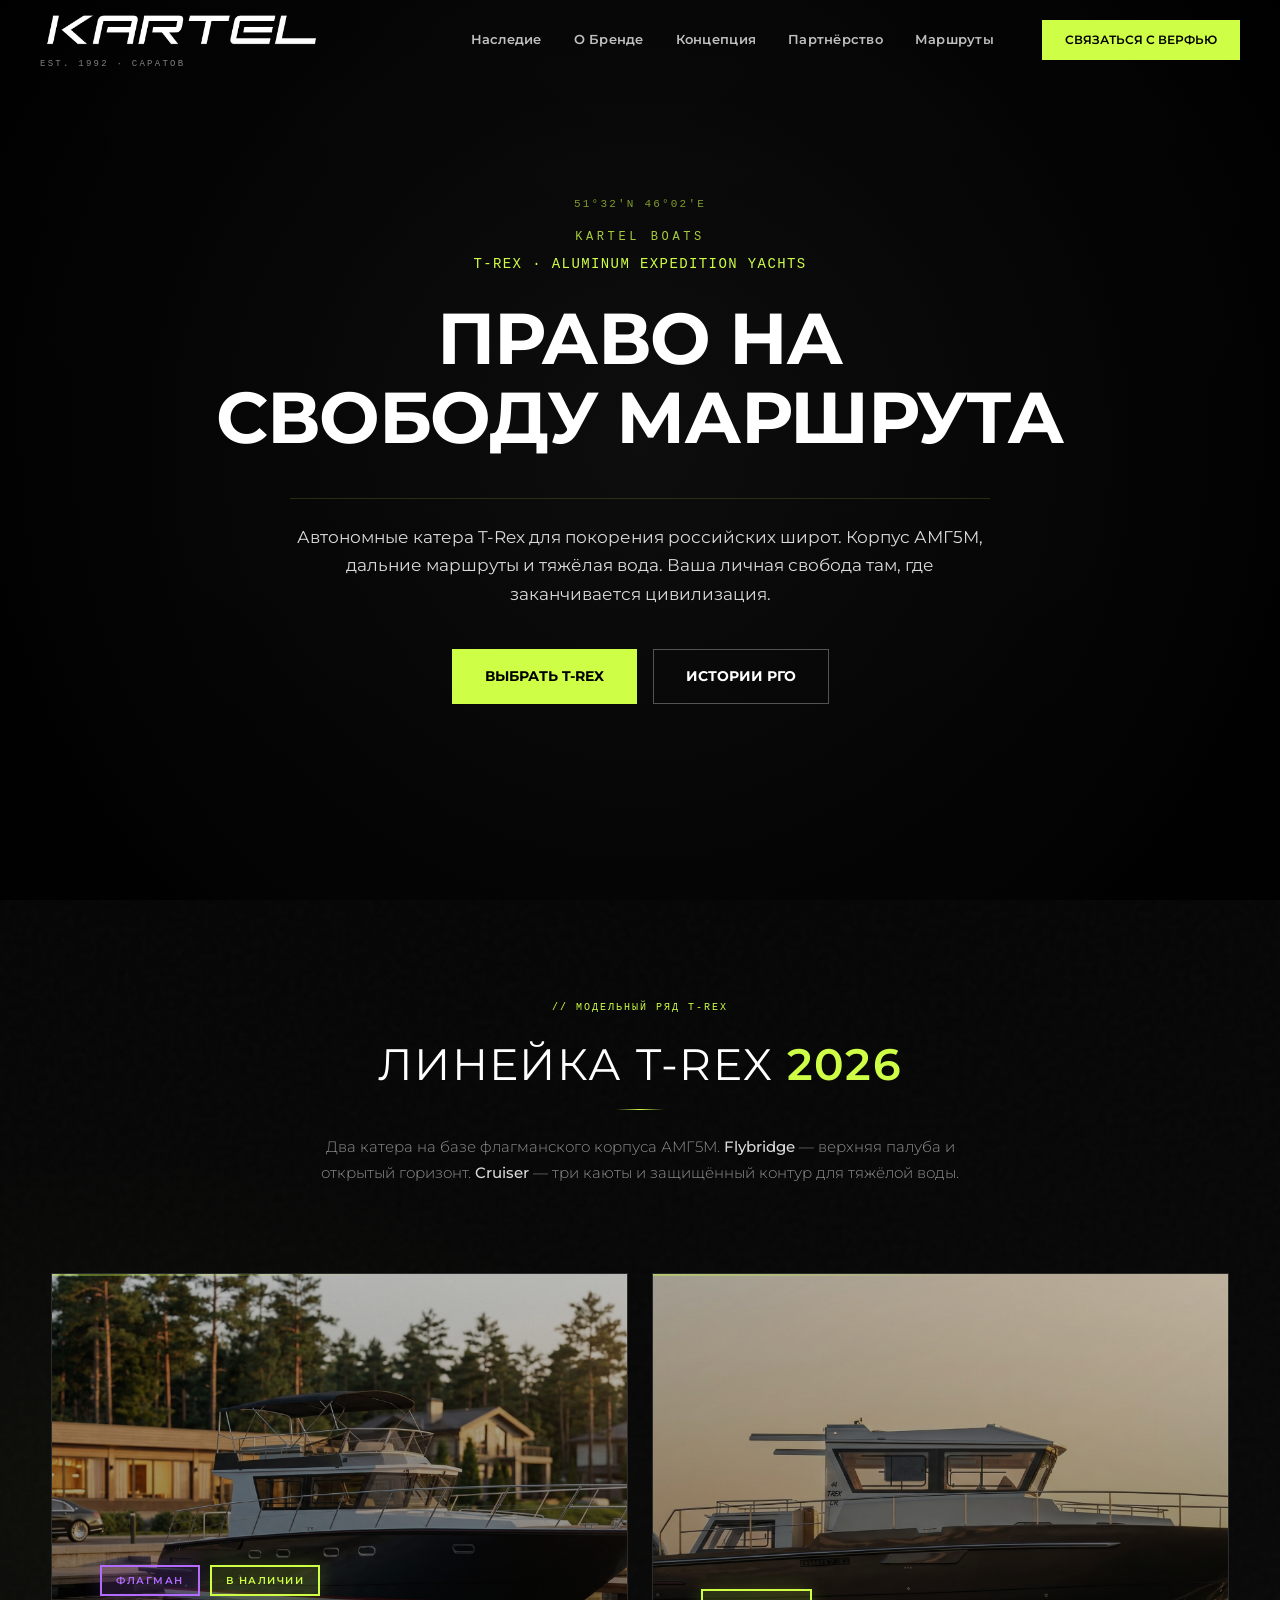
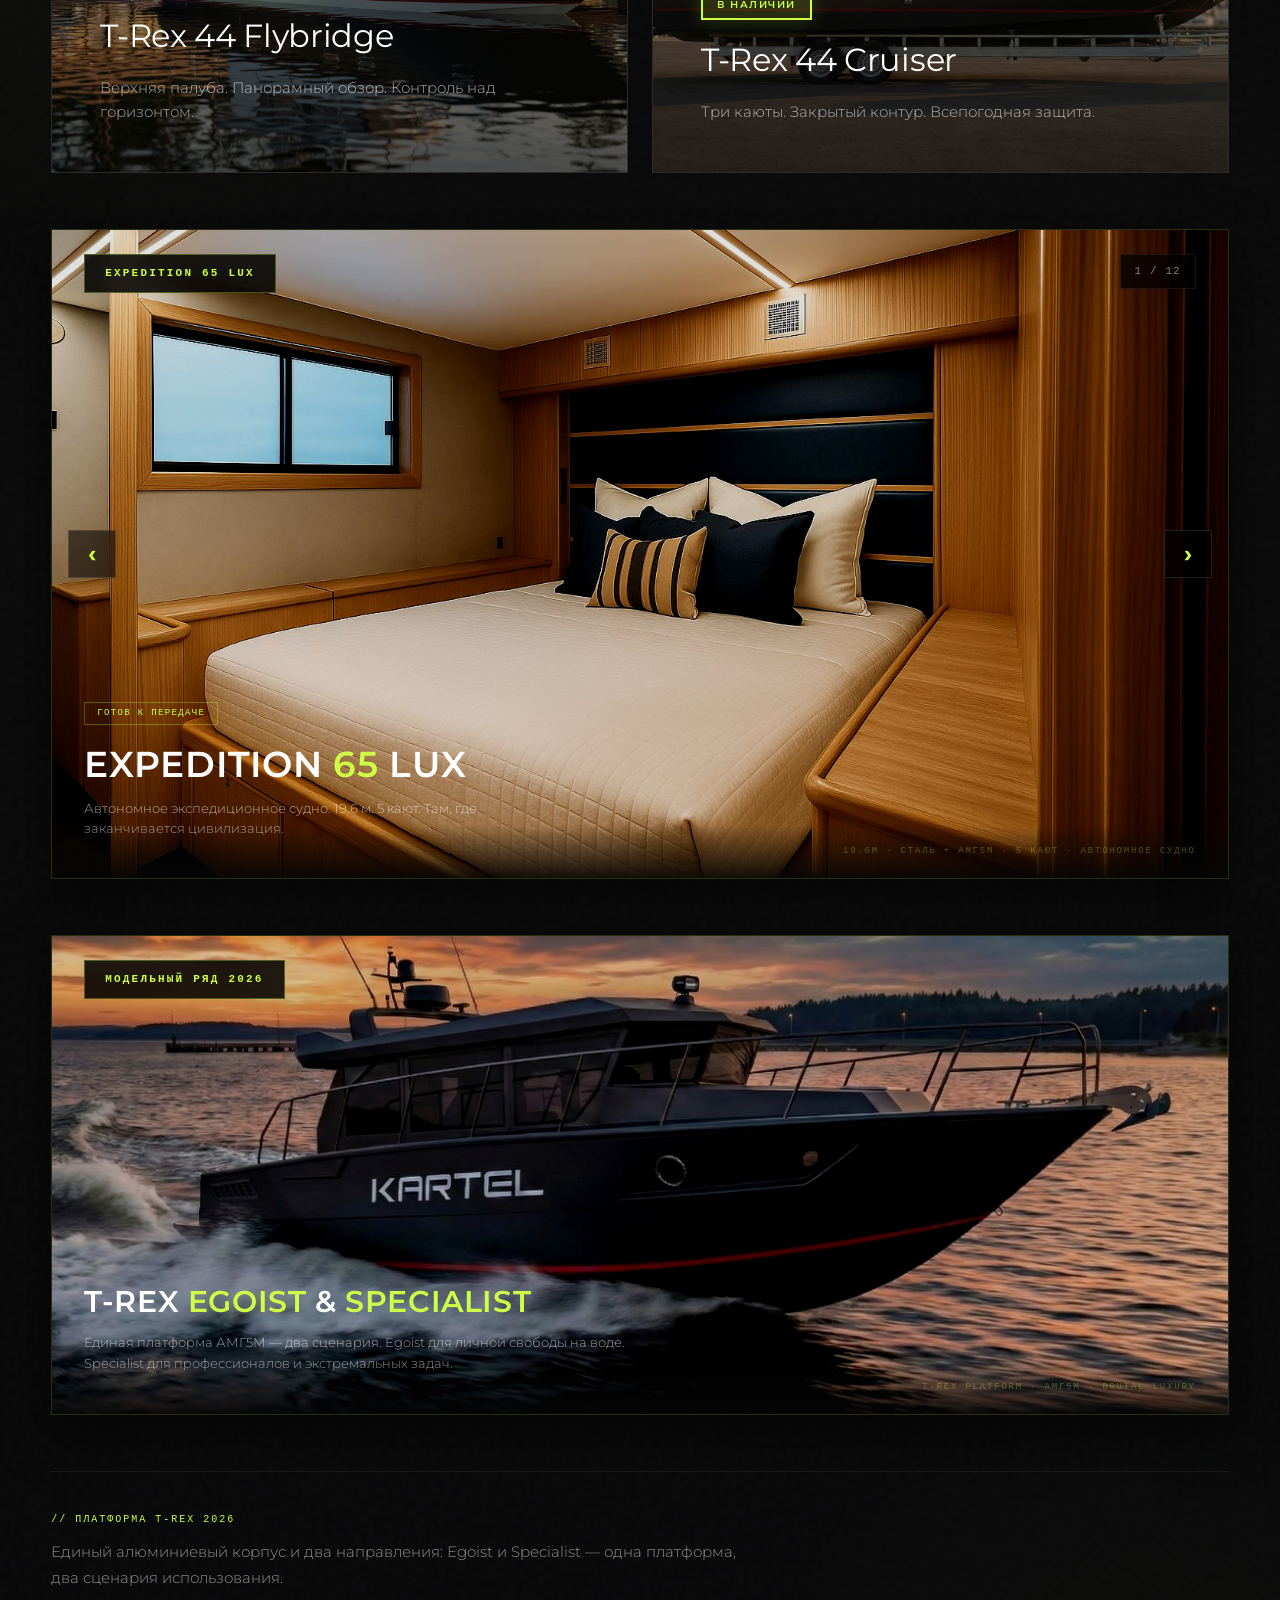
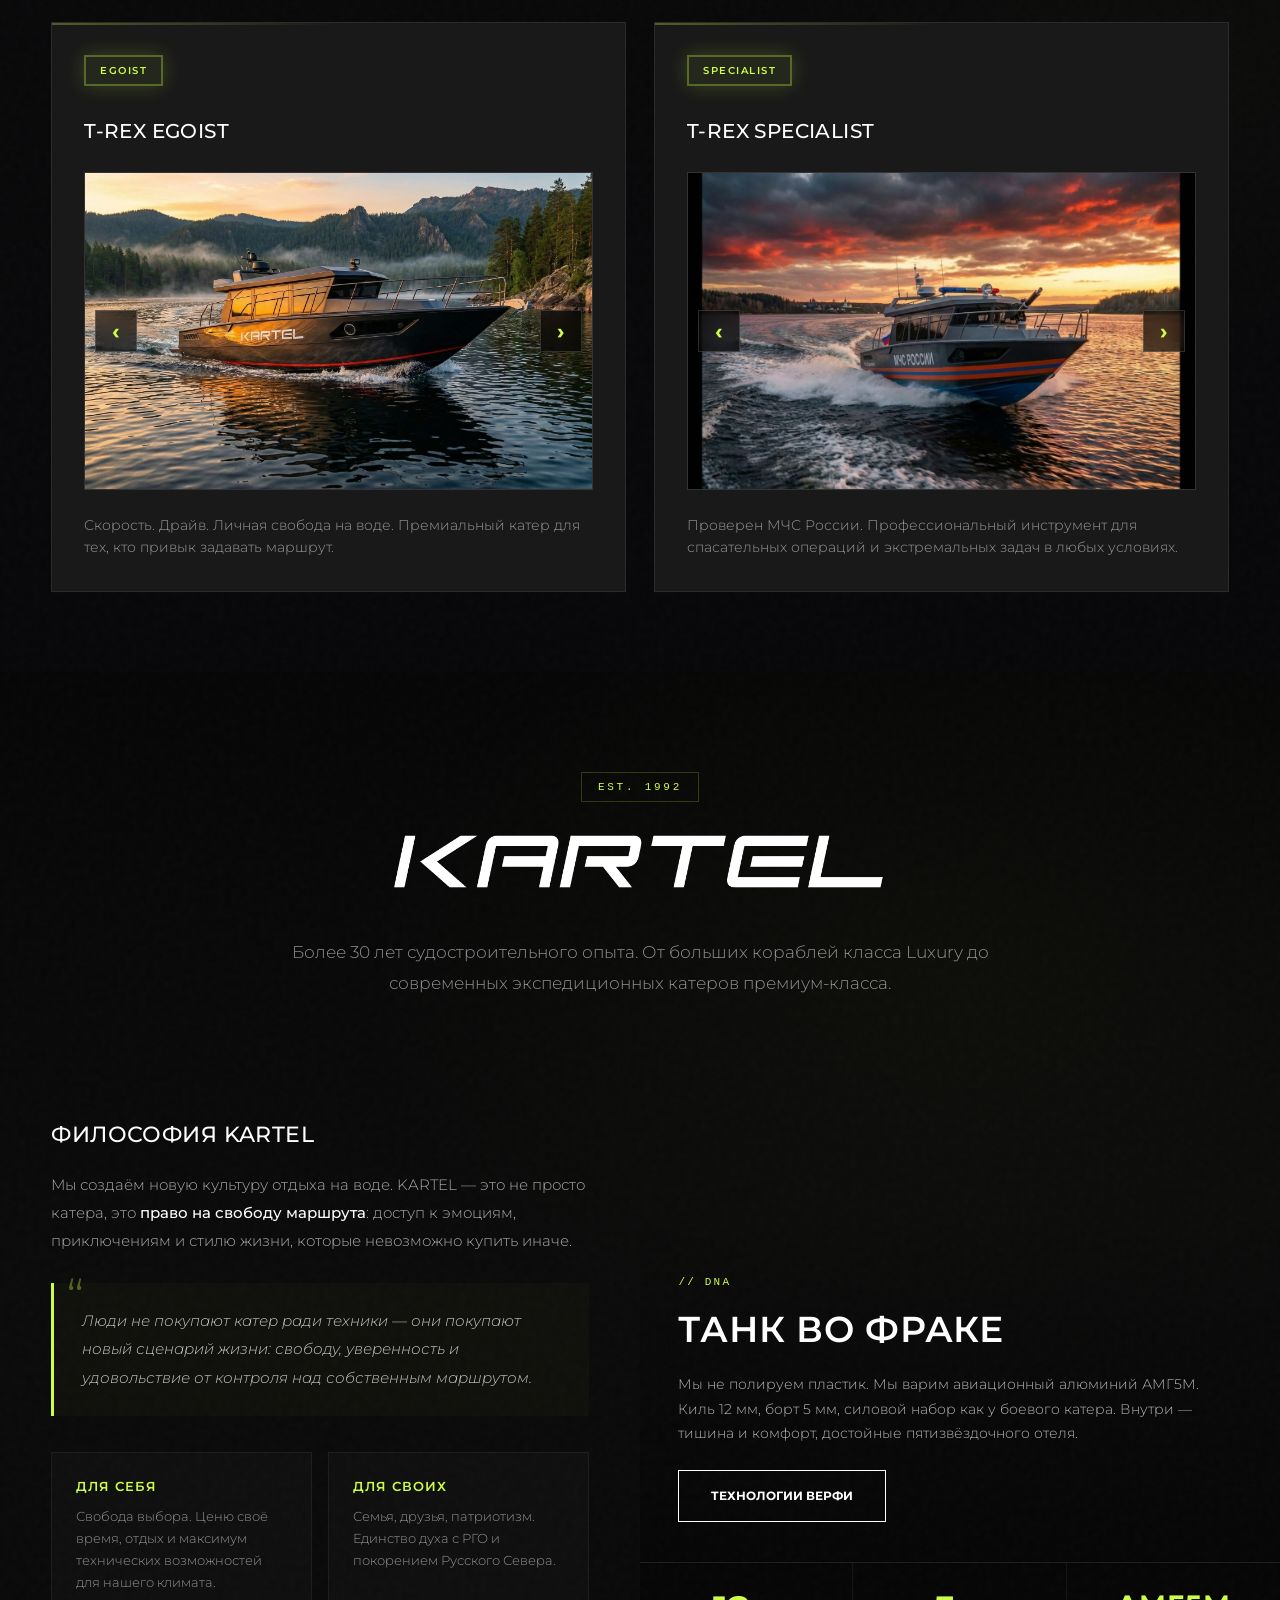
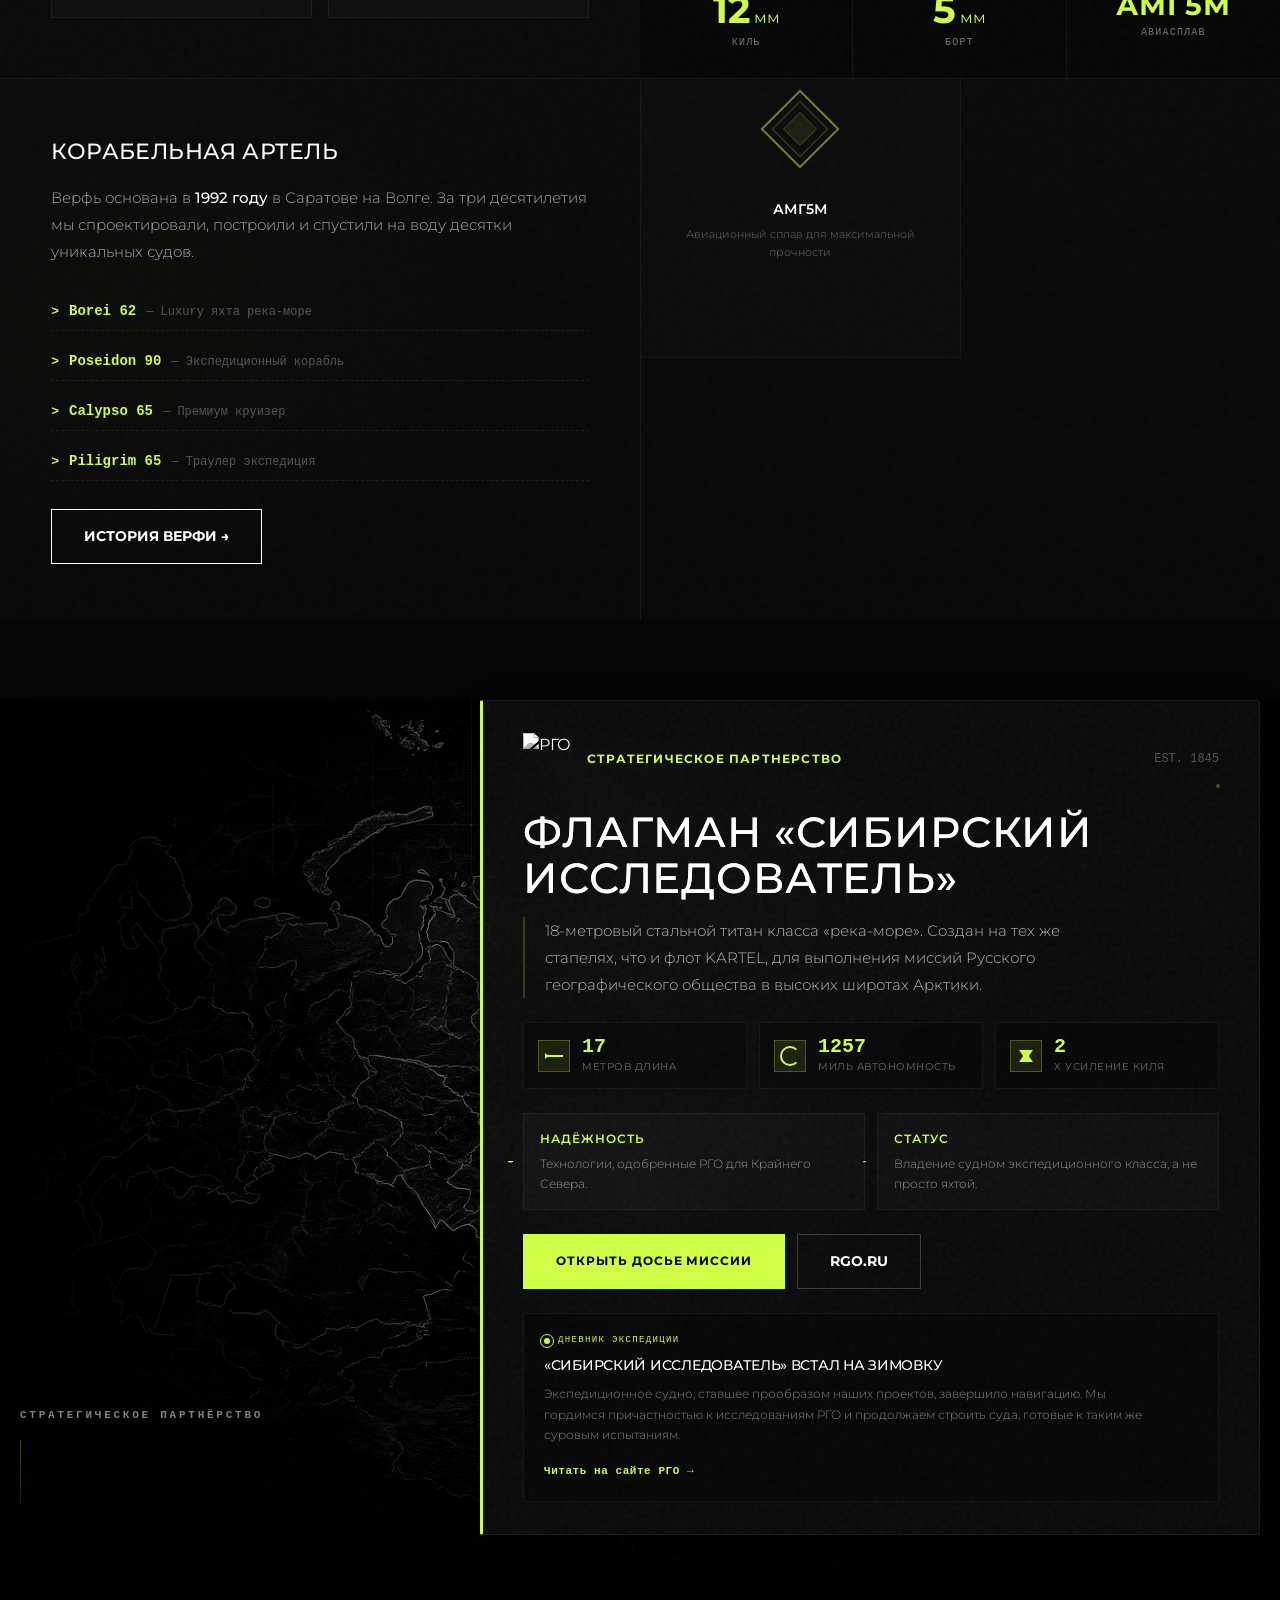
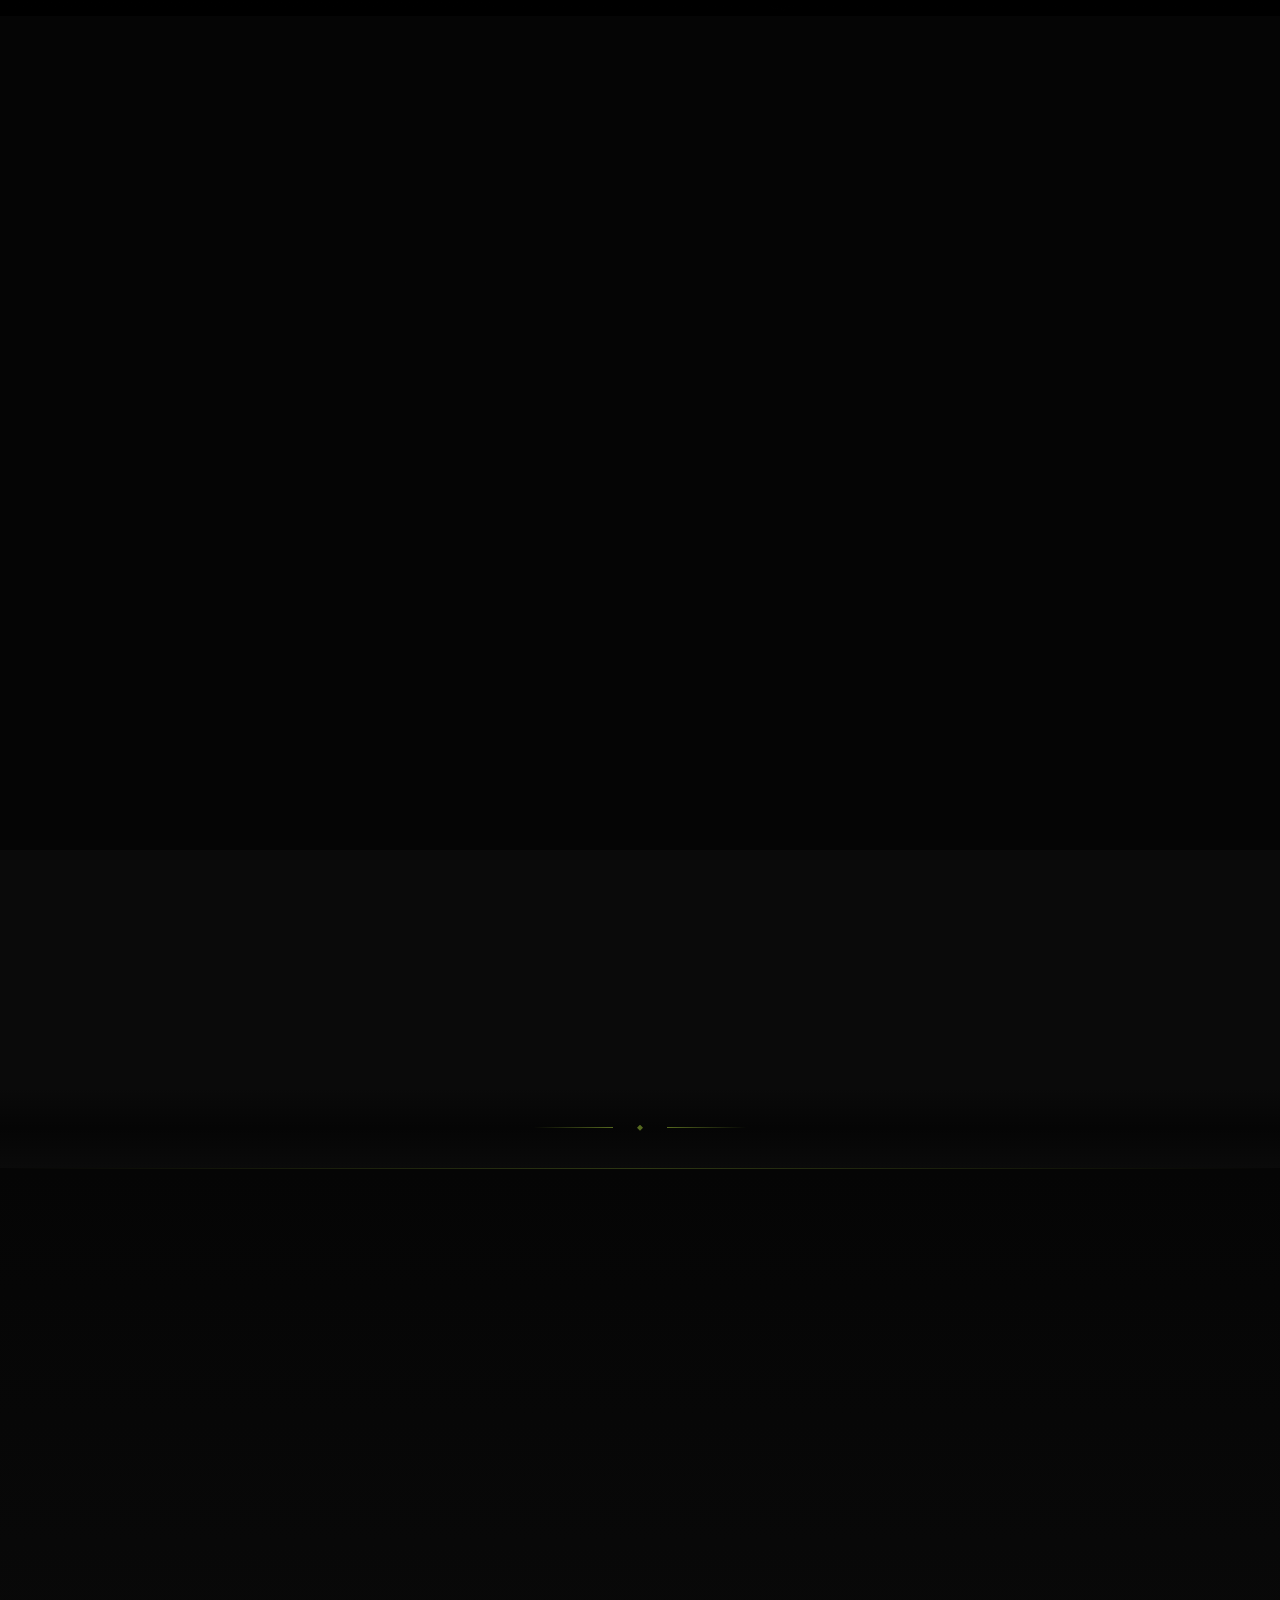
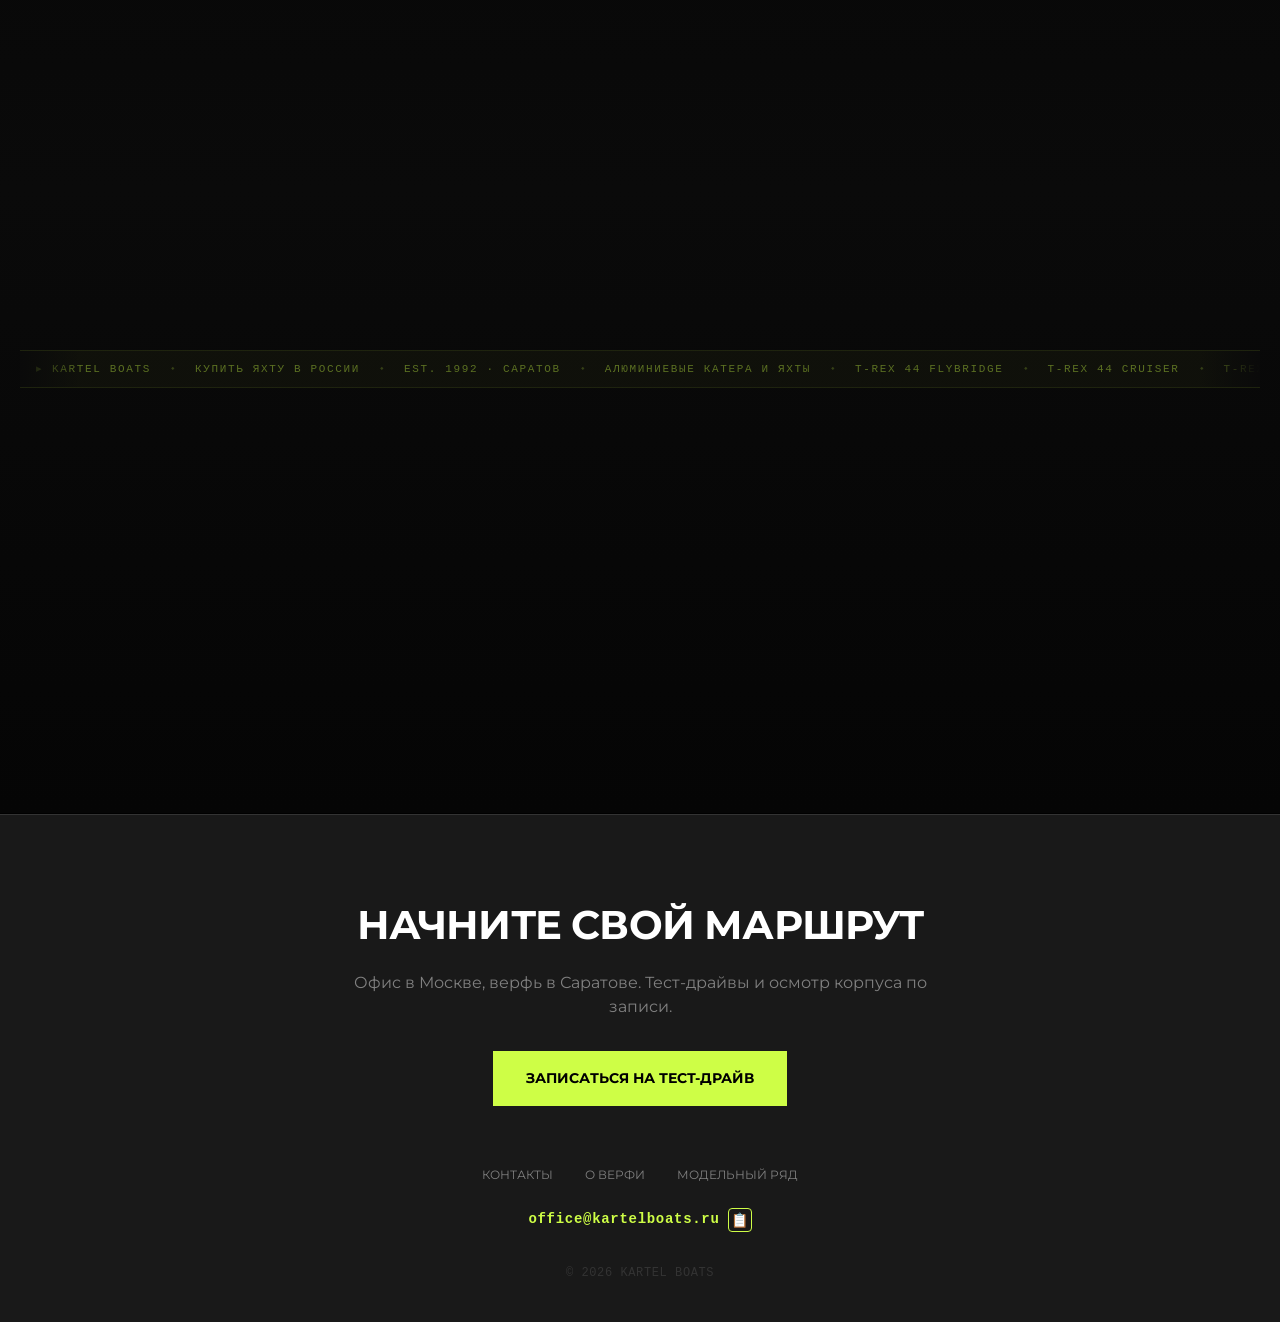
==== commit 14059cc7: "seo" ====
--- a/index.html
+++ b/index.html
@@ -3,28 +3,183 @@
 <head>
     <meta charset="UTF-8">
     <meta name="viewport" content="width=device-width, initial-scale=1.0">
-    <title>KARTEL BOATS | T-Rex · Brutal Luxury</title>
-    <meta name="description" content="KARTEL Boats: алюминиевые экспедиционные яхты класса Brutal Luxury линейки T-Rex. Производство в Саратове, офис в Москве.">
-    
+    <title>KARTEL BOATS — Алюминиевые яхты и катера T-Rex | Купить яхту в России | Brutal Luxury</title>
+    <meta name="description" content="KARTEL Boats — российский производитель алюминиевых экспедиционных яхт и катеров T-Rex класса Brutal Luxury. Модели: T-Rex Flybridge, Cruiser, Egoist, Expedition 65 Lux. Корпус АМГ5М. Верфь в Саратове, офис в Москве ЦМТ. Купить катер или яхту с тест-драйвом.">
+    <meta name="keywords" content="купить яхту, купить катер, алюминиевая яхта, алюминиевый катер, KARTEL Boats, T-Rex катер, экспедиционная яхта, катер российского производства, Brutal Luxury, aluminum yacht Russia">
+
+    <!-- Yandex & Google verification (replace with actual codes) -->
+    <!-- <meta name="yandex-verification" content="YOUR_YANDEX_CODE"> -->
+    <!-- <meta name="google-site-verification" content="YOUR_GOOGLE_CODE"> -->
+
+    <!-- Geo meta tags -->
+    <meta name="geo.region" content="RU-SAR">
+    <meta name="geo.placename" content="Саратов, Россия">
+    <meta name="geo.position" content="51.5406;46.0086">
+    <meta name="ICBM" content="51.5406, 46.0086">
+
+    <!-- Language alternatives -->
+    <link rel="alternate" hreflang="ru" href="https://www.kartelboats.ru/">
+    <link rel="alternate" hreflang="x-default" href="https://www.kartelboats.ru/">
+
     <!-- Open Graph / Social -->
     <meta property="og:type" content="website">
     <meta property="og:url" content="https://www.kartelboats.ru/">
-    <meta property="og:title" content="KARTEL BOATS | T-Rex · Brutal Luxury">
-    <meta property="og:description" content="Алюминиевые экспедиционные яхты класса Brutal Luxury. Производство в Саратове, офис в Москве.">
+    <meta property="og:title" content="KARTEL BOATS — Алюминиевые яхты и катера T-Rex | Brutal Luxury">
+    <meta property="og:description" content="Российский производитель алюминиевых экспедиционных яхт T-Rex. Верфь в Саратове, офис в Москве. Купить яхту с тест-драйвом.">
     <meta property="og:image" content="https://www.kartelboats.ru/images/hero/hero-t-rex.jpg">
-    
+    <meta property="og:locale" content="ru_RU">
+    <meta property="og:site_name" content="KARTEL BOATS">
+
     <!-- Twitter Card -->
     <meta name="twitter:card" content="summary_large_image">
-    <meta name="twitter:title" content="KARTEL BOATS | T-Rex · Brutal Luxury">
-    <meta name="twitter:description" content="Алюминиевые экспедиционные яхты класса Brutal Luxury.">
+    <meta name="twitter:title" content="KARTEL BOATS — Алюминиевые яхты T-Rex | Brutal Luxury">
+    <meta name="twitter:description" content="Алюминиевые экспедиционные яхты класса Brutal Luxury. Купить катер T-Rex в России.">
     <meta name="twitter:image" content="https://www.kartelboats.ru/images/hero/hero-t-rex.jpg">
-    
+
     <!-- Canonical -->
     <link rel="canonical" href="https://www.kartelboats.ru/">
     
     <!-- Favicon (placeholder - replace with actual favicon) -->
     <link rel="icon" type="image/svg+xml" href="images/logo/logo-kartel-boats.svg">
-    
+
+    <!-- Schema.org: Organization -->
+    <script type="application/ld+json">
+    {
+      "@context": "https://schema.org",
+      "@type": "Organization",
+      "name": "KARTEL BOATS",
+      "alternateName": ["Картель Боатс", "KARTEL Boats", "Kartel Boats Russia"],
+      "url": "https://www.kartelboats.ru",
+      "logo": "https://www.kartelboats.ru/images/logo/logo-kartel-boats.svg",
+      "description": "Российский производитель алюминиевых экспедиционных яхт и катеров T-Rex класса Brutal Luxury. Верфь в Саратове с 1992 года. Корпус из авиационного алюминия АМГ5М.",
+      "foundingDate": "1992",
+      "foundingLocation": "Саратов, Россия",
+      "slogan": "Танк во фраке. Brutal Luxury.",
+      "knowsAbout": ["алюминиевые яхты", "экспедиционные суда", "катера из алюминия", "судостроение"],
+      "address": [
+        {
+          "@type": "PostalAddress",
+          "addressLocality": "Москва",
+          "addressRegion": "Москва",
+          "addressCountry": "RU",
+          "streetAddress": "Центр Международной Торговли (ЦМТ)"
+        },
+        {
+          "@type": "PostalAddress",
+          "addressLocality": "Саратов",
+          "addressRegion": "Саратовская область",
+          "addressCountry": "RU",
+          "streetAddress": "Судостроительная верфь, р. Волга"
+        }
+      ],
+      "contactPoint": {
+        "@type": "ContactPoint",
+        "telephone": "+7-926-488-88-94",
+        "contactType": "sales",
+        "areaServed": "RU",
+        "availableLanguage": ["Russian", "English"]
+      },
+      "sameAs": []
+    }
+    </script>
+
+    <!-- Schema.org: Product list (boats) -->
+    <script type="application/ld+json">
+    {
+      "@context": "https://schema.org",
+      "@type": "ItemList",
+      "name": "Линейка яхт и катеров KARTEL BOATS T-Rex",
+      "description": "Алюминиевые яхты и катера серии T-Rex — от спортивного Egoist до экспедиционного Expedition 65 Lux",
+      "numberOfItems": 6,
+      "itemListElement": [
+        {
+          "@type": "ListItem",
+          "position": 1,
+          "item": {
+            "@type": "Product",
+            "name": "T-Rex 44 Flybridge",
+            "description": "Алюминиевый катер с флайбриджем. Открытый мостик. Панорамный обзор. Корпус АМГ5М.",
+            "brand": {"@type": "Brand", "name": "KARTEL BOATS"},
+            "manufacturer": {"@type": "Organization", "name": "KARTEL BOATS"},
+            "material": "АМГ5М авиационный алюминий",
+            "category": "Моторные яхты и катера"
+          }
+        },
+        {
+          "@type": "ListItem",
+          "position": 2,
+          "item": {
+            "@type": "Product",
+            "name": "T-Rex 44 Cruiser",
+            "description": "Алюминиевый крейсер. Три каюты. Закрытый контур. Всепогодная защита.",
+            "brand": {"@type": "Brand", "name": "KARTEL BOATS"},
+            "material": "АМГ5М авиационный алюминий",
+            "category": "Моторные яхты и катера"
+          }
+        },
+        {
+          "@type": "ListItem",
+          "position": 3,
+          "item": {
+            "@type": "Product",
+            "name": "T-Rex Egoist",
+            "description": "Премиальный спортивный катер для одного. Скорость, драйв, личная свобода на воде.",
+            "brand": {"@type": "Brand", "name": "KARTEL BOATS"},
+            "material": "АМГ5М авиационный алюминий",
+            "category": "Спортивные катера"
+          }
+        },
+        {
+          "@type": "ListItem",
+          "position": 4,
+          "item": {
+            "@type": "Product",
+            "name": "T-Rex Family",
+            "description": "Семейный катер T-Rex для комфортных путешествий с семьёй.",
+            "brand": {"@type": "Brand", "name": "KARTEL BOATS"},
+            "material": "АМГ5М авиационный алюминий",
+            "category": "Моторные яхты и катера"
+          }
+        },
+        {
+          "@type": "ListItem",
+          "position": 5,
+          "item": {
+            "@type": "Product",
+            "name": "T-Rex Specialist",
+            "description": "Профессиональный катер для спасательных операций. Проверен МЧС России.",
+            "brand": {"@type": "Brand", "name": "KARTEL BOATS"},
+            "material": "АМГ5М авиационный алюминий",
+            "category": "Специальные суда"
+          }
+        },
+        {
+          "@type": "ListItem",
+          "position": 6,
+          "item": {
+            "@type": "Product",
+            "name": "Expedition 65 Lux",
+            "description": "Автономное экспедиционное судно 19.6 м. 5 кают. Сталь + АМГ5М. Для дальних экспедиций.",
+            "brand": {"@type": "Brand", "name": "KARTEL BOATS"},
+            "material": "Сталь + АМГ5М",
+            "category": "Экспедиционные яхты"
+          }
+        }
+      ]
+    }
+    </script>
+
+    <!-- Schema.org: WebSite (for Yandex/Google search box) -->
+    <script type="application/ld+json">
+    {
+      "@context": "https://schema.org",
+      "@type": "WebSite",
+      "name": "KARTEL BOATS",
+      "alternateName": "Картель Боатс",
+      "url": "https://www.kartelboats.ru"
+    }
+    </script>
+
     <!-- Google Fonts: Montserrat (Premium Header Font) -->
     <link rel="preconnect" href="https://fonts.googleapis.com">
     <link rel="preconnect" href="https://fonts.gstatic.com" crossorigin>
@@ -5368,7 +5523,7 @@
             align-items: center;
             gap: 0;
             white-space: nowrap;
-            animation: tickerScroll 35s linear infinite;
+            animation: tickerScroll 50s linear infinite;
             width: max-content;
         }
 
@@ -6375,50 +6530,82 @@
                     <div class="contacts-ticker-track">
                         <span class="ticker-item">▸ KARTEL BOATS</span>
                         <span class="ticker-sep">◆</span>
+                        <span class="ticker-item">КУПИТЬ ЯХТУ В РОССИИ</span>
+                        <span class="ticker-sep">◆</span>
                         <span class="ticker-item">EST. 1992 · САРАТОВ</span>
                         <span class="ticker-sep">◆</span>
-                        <span class="ticker-item">СУДОСТРОИТЕЛЬНАЯ ВЕРФЬ</span>
+                        <span class="ticker-item">АЛЮМИНИЕВЫЕ КАТЕРА И ЯХТЫ</span>
                         <span class="ticker-sep">◆</span>
                         <span class="ticker-item">T-REX 44 FLYBRIDGE</span>
                         <span class="ticker-sep">◆</span>
                         <span class="ticker-item">T-REX 44 CRUISER</span>
                         <span class="ticker-sep">◆</span>
+                        <span class="ticker-item">T-REX EGOIST</span>
+                        <span class="ticker-sep">◆</span>
+                        <span class="ticker-item">EXPEDITION 65 LUX</span>
+                        <span class="ticker-sep">◆</span>
                         <span class="ticker-item">АМГ5М АВИАЦИОННЫЙ АЛЮМИНИЙ</span>
                         <span class="ticker-sep">◆</span>
-                        <span class="ticker-item">ПАРТНЁР РГО</span>
+                        <span class="ticker-item">СУДОСТРОИТЕЛЬНАЯ ВЕРФЬ</span>
+                        <span class="ticker-sep">◆</span>
+                        <span class="ticker-item">ТАНК ВО ФРАКЕ</span>
+                        <span class="ticker-sep">◆</span>
+                        <span class="ticker-item">BRUTAL LUXURY</span>
                         <span class="ticker-sep">◆</span>
                         <span class="ticker-item">МОСКВА · ЦМТ</span>
                         <span class="ticker-sep">◆</span>
                         <span class="ticker-item">САРАТОВ · ВОЛГА</span>
                         <span class="ticker-sep">◆</span>
-                        <span class="ticker-item">ТАНК ВО ФРАКЕ</span>
+                        <span class="ticker-item">КАТЕР НА ЗАКАЗ</span>
                         <span class="ticker-sep">◆</span>
-                        <span class="ticker-item">BRUTAL LUXURY</span>
+                        <span class="ticker-item">ЭКСПЕДИЦИОННАЯ ЯХТА</span>
+                        <span class="ticker-sep">◆</span>
+                        <span class="ticker-item">ПАРТНЁР РГО</span>
+                        <span class="ticker-sep">◆</span>
+                        <span class="ticker-item">ТЕСТ-ДРАЙВ</span>
+                        <span class="ticker-sep">◆</span>
+                        <span class="ticker-item">ALUMINUM YACHT RUSSIA</span>
                         <span class="ticker-sep">◆</span>
                         <span class="ticker-item">30+ ЛЕТ ОПЫТА</span>
                         <span class="ticker-sep">◆</span>
                         <!-- Duplicate for seamless loop -->
                         <span class="ticker-item">▸ KARTEL BOATS</span>
                         <span class="ticker-sep">◆</span>
+                        <span class="ticker-item">КУПИТЬ ЯХТУ В РОССИИ</span>
+                        <span class="ticker-sep">◆</span>
                         <span class="ticker-item">EST. 1992 · САРАТОВ</span>
                         <span class="ticker-sep">◆</span>
-                        <span class="ticker-item">СУДОСТРОИТЕЛЬНАЯ ВЕРФЬ</span>
+                        <span class="ticker-item">АЛЮМИНИЕВЫЕ КАТЕРА И ЯХТЫ</span>
                         <span class="ticker-sep">◆</span>
                         <span class="ticker-item">T-REX 44 FLYBRIDGE</span>
                         <span class="ticker-sep">◆</span>
                         <span class="ticker-item">T-REX 44 CRUISER</span>
                         <span class="ticker-sep">◆</span>
+                        <span class="ticker-item">T-REX EGOIST</span>
+                        <span class="ticker-sep">◆</span>
+                        <span class="ticker-item">EXPEDITION 65 LUX</span>
+                        <span class="ticker-sep">◆</span>
                         <span class="ticker-item">АМГ5М АВИАЦИОННЫЙ АЛЮМИНИЙ</span>
                         <span class="ticker-sep">◆</span>
-                        <span class="ticker-item">ПАРТНЁР РГО</span>
+                        <span class="ticker-item">СУДОСТРОИТЕЛЬНАЯ ВЕРФЬ</span>
+                        <span class="ticker-sep">◆</span>
+                        <span class="ticker-item">ТАНК ВО ФРАКЕ</span>
+                        <span class="ticker-sep">◆</span>
+                        <span class="ticker-item">BRUTAL LUXURY</span>
                         <span class="ticker-sep">◆</span>
                         <span class="ticker-item">МОСКВА · ЦМТ</span>
                         <span class="ticker-sep">◆</span>
                         <span class="ticker-item">САРАТОВ · ВОЛГА</span>
                         <span class="ticker-sep">◆</span>
-                        <span class="ticker-item">ТАНК ВО ФРАКЕ</span>
+                        <span class="ticker-item">КАТЕР НА ЗАКАЗ</span>
                         <span class="ticker-sep">◆</span>
-                        <span class="ticker-item">BRUTAL LUXURY</span>
+                        <span class="ticker-item">ЭКСПЕДИЦИОННАЯ ЯХТА</span>
+                        <span class="ticker-sep">◆</span>
+                        <span class="ticker-item">ПАРТНЁР РГО</span>
+                        <span class="ticker-sep">◆</span>
+                        <span class="ticker-item">ТЕСТ-ДРАЙВ</span>
+                        <span class="ticker-sep">◆</span>
+                        <span class="ticker-item">ALUMINUM YACHT RUSSIA</span>
                         <span class="ticker-sep">◆</span>
                         <span class="ticker-item">30+ ЛЕТ ОПЫТА</span>
                         <span class="ticker-sep">◆</span>
@@ -6457,6 +6644,13 @@
     </main>
 
     <!-- FOOTER CTA -->
+    <!-- SEO & GEO Optimization Block -->
+    <section class="seo-block" aria-label="О компании KARTEL BOATS" style="background:#000; padding:0; margin:0; height:1px; overflow:hidden; opacity:0.01;">
+        <div style="max-width:1240px; margin:0 auto; font-size:1px; line-height:1; color:#000; font-family:'Courier New',monospace;">
+            <p>KARTEL BOATS — российский производитель алюминиевых яхт и катеров серии T-Rex. Верфь основана в 1992 году в Саратове. Офис продаж — Москва, ЦМТ. Суда из авиационного алюминия АМГ5М. Модельный ряд: T-Rex 44 Flybridge, T-Rex 44 Cruiser, T-Rex Egoist, T-Rex Family, T-Rex Specialist, Expedition 65 Lux. Купить алюминиевую яхту или катер с тест-драйвом: Москва, Санкт-Петербург, Саратов, Казань, Нижний Новгород, Екатеринбург, Новосибирск, Краснодар, Сочи, Владивосток. <a href="tel:+79264888894" style="color:#0a0a0a;">+7 926 488-88-94</a> <a href="mailto:office@kartelboats.ru" style="color:#0a0a0a;">office@kartelboats.ru</a>. KARTEL BOATS — aluminum yachts and boats manufacturer Russia. T-Rex series: Flybridge, Cruiser, Egoist, Family, Specialist, Expedition 65 Lux. AMG5M aviation-grade aluminum. Shipyard Saratov since 1992. Buy aluminum yacht in Russia. Brutal Luxury.</p>
+        </div>
+    </section>
+
     <footer id="footer_cta">
         <div class="container">
             <div class="footer-cta-block">
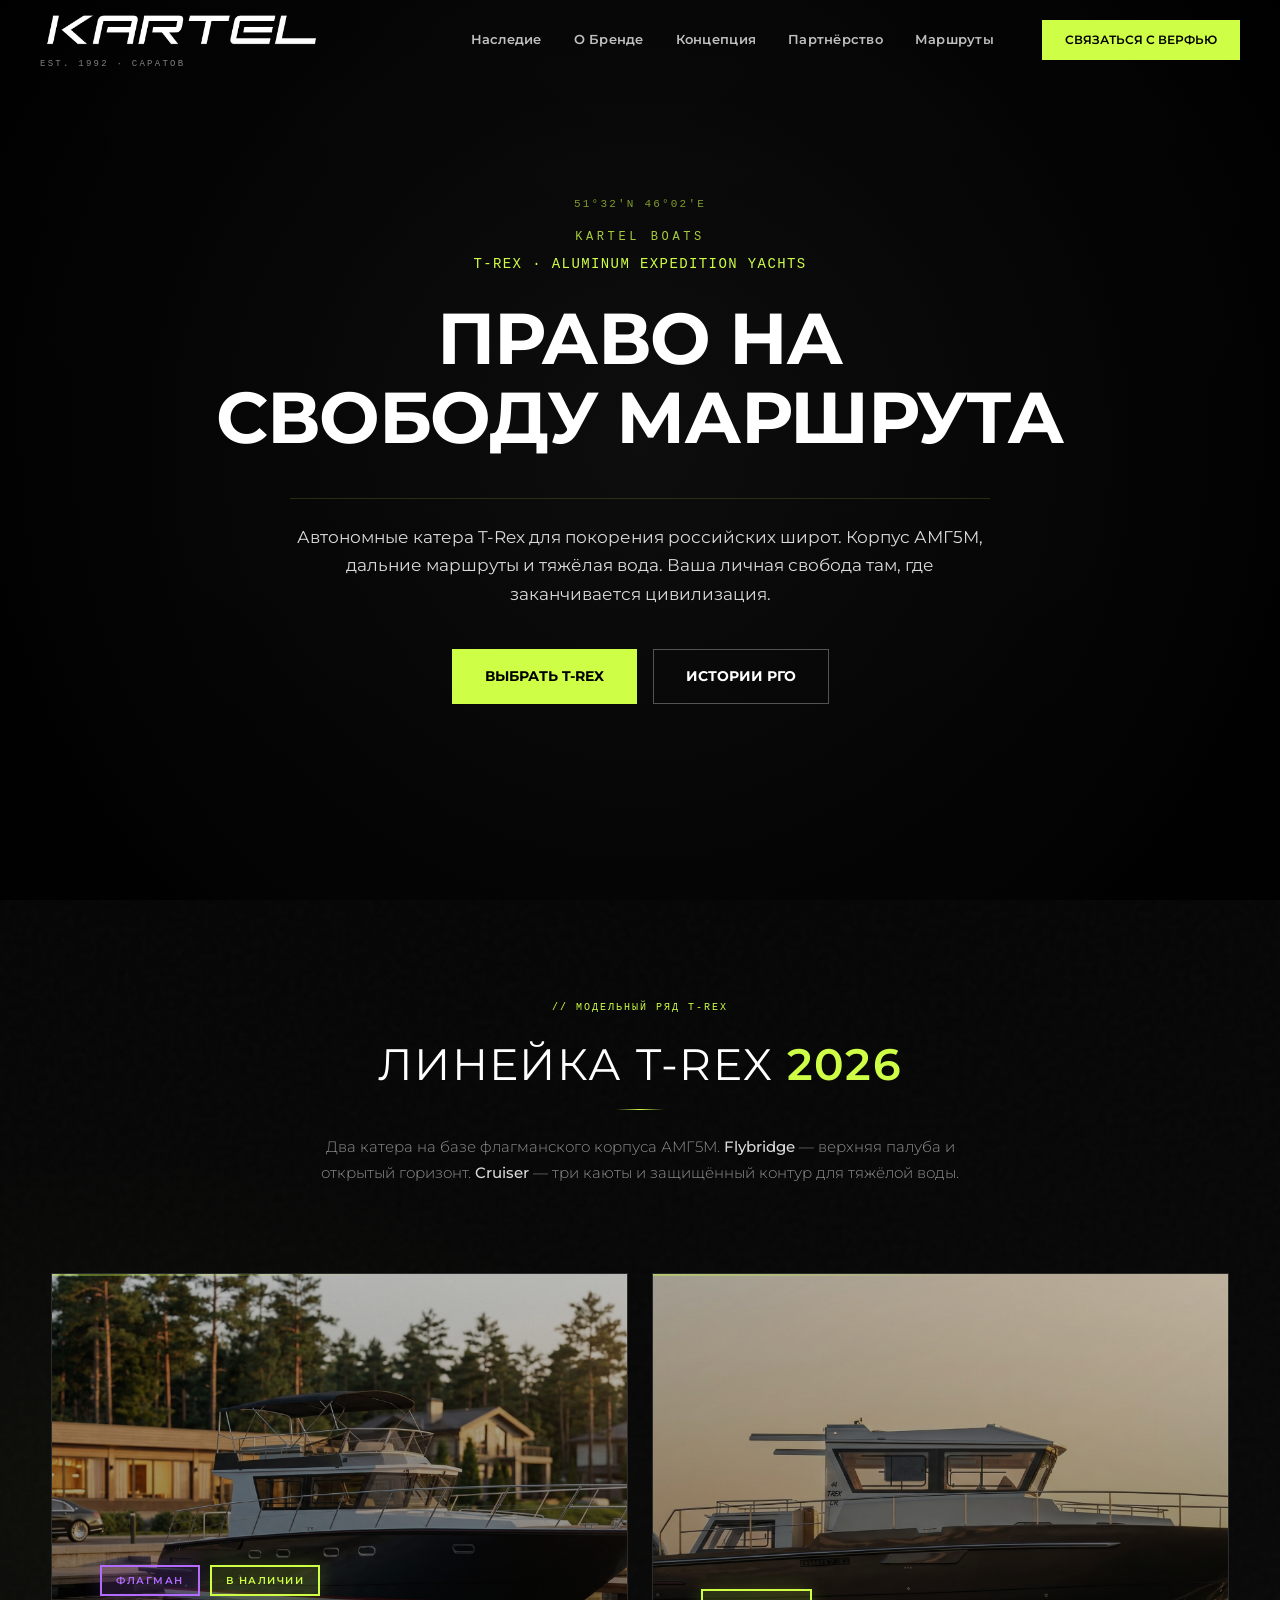
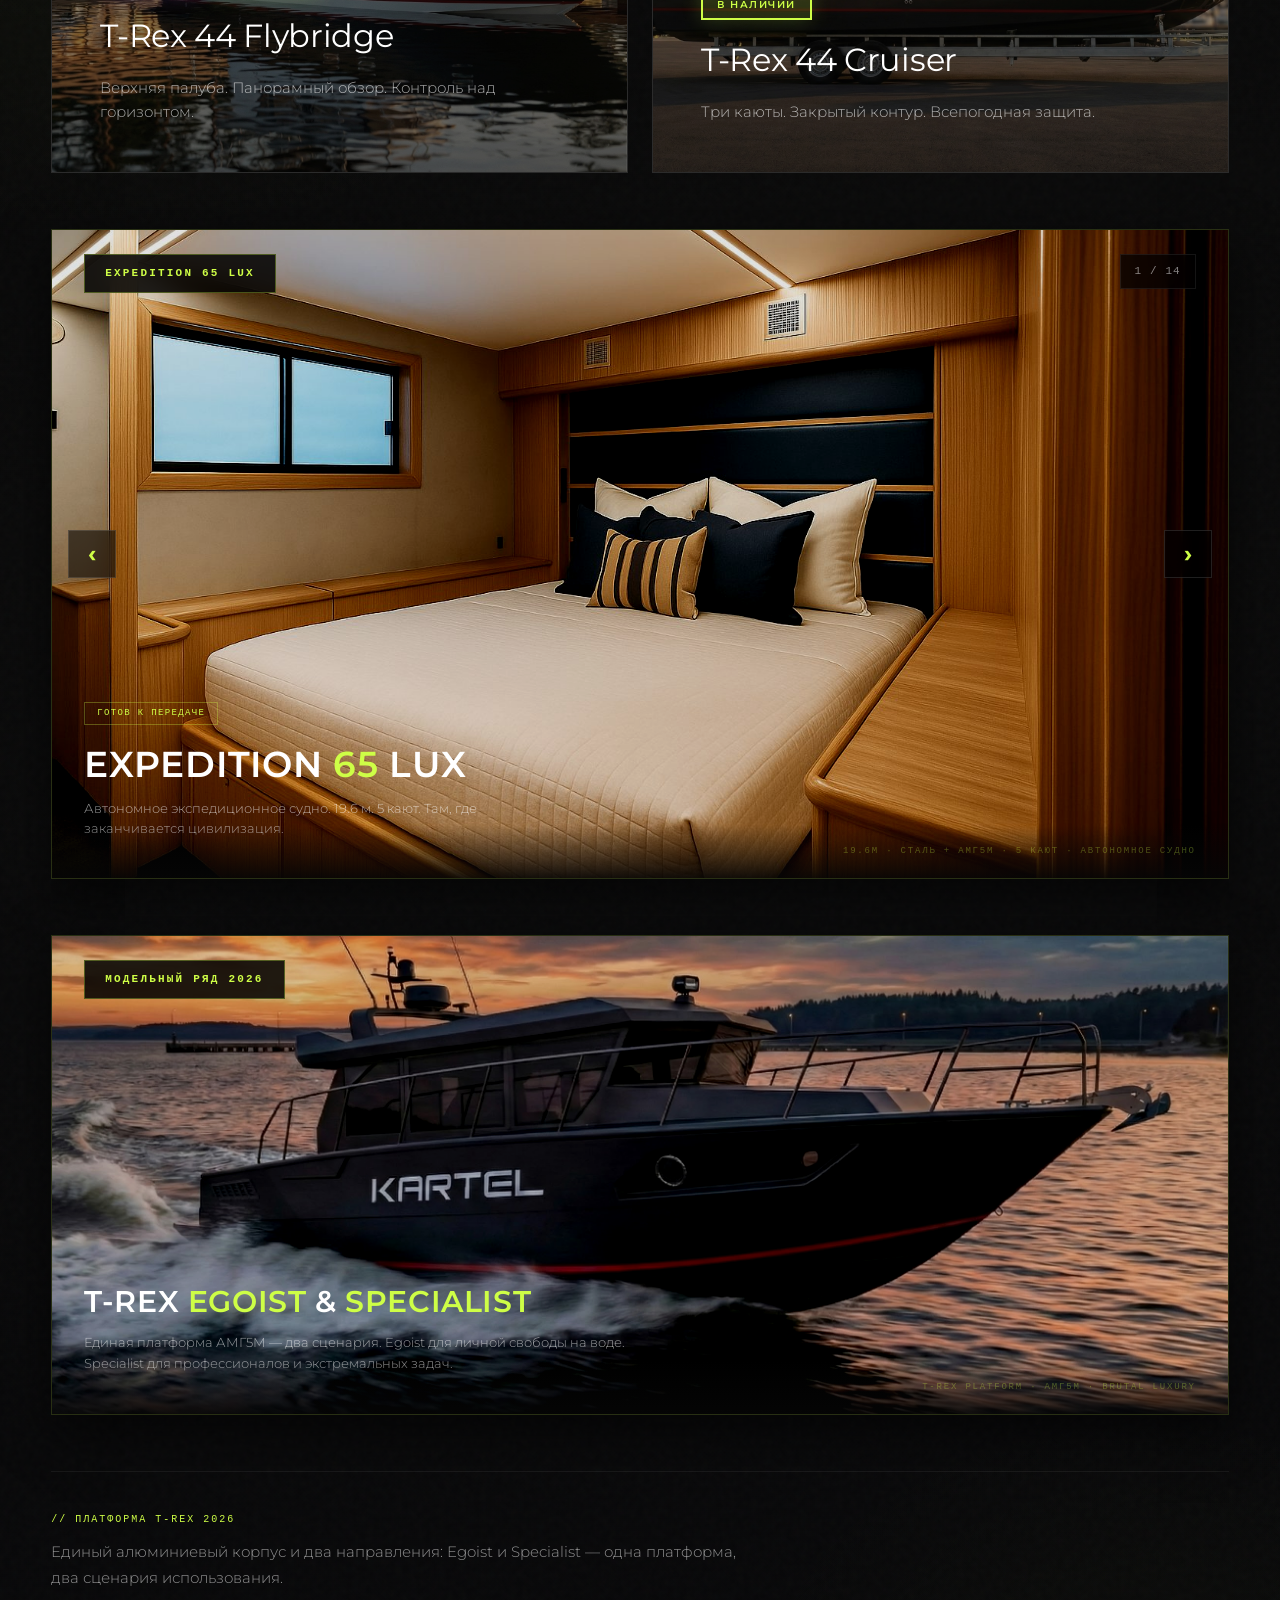
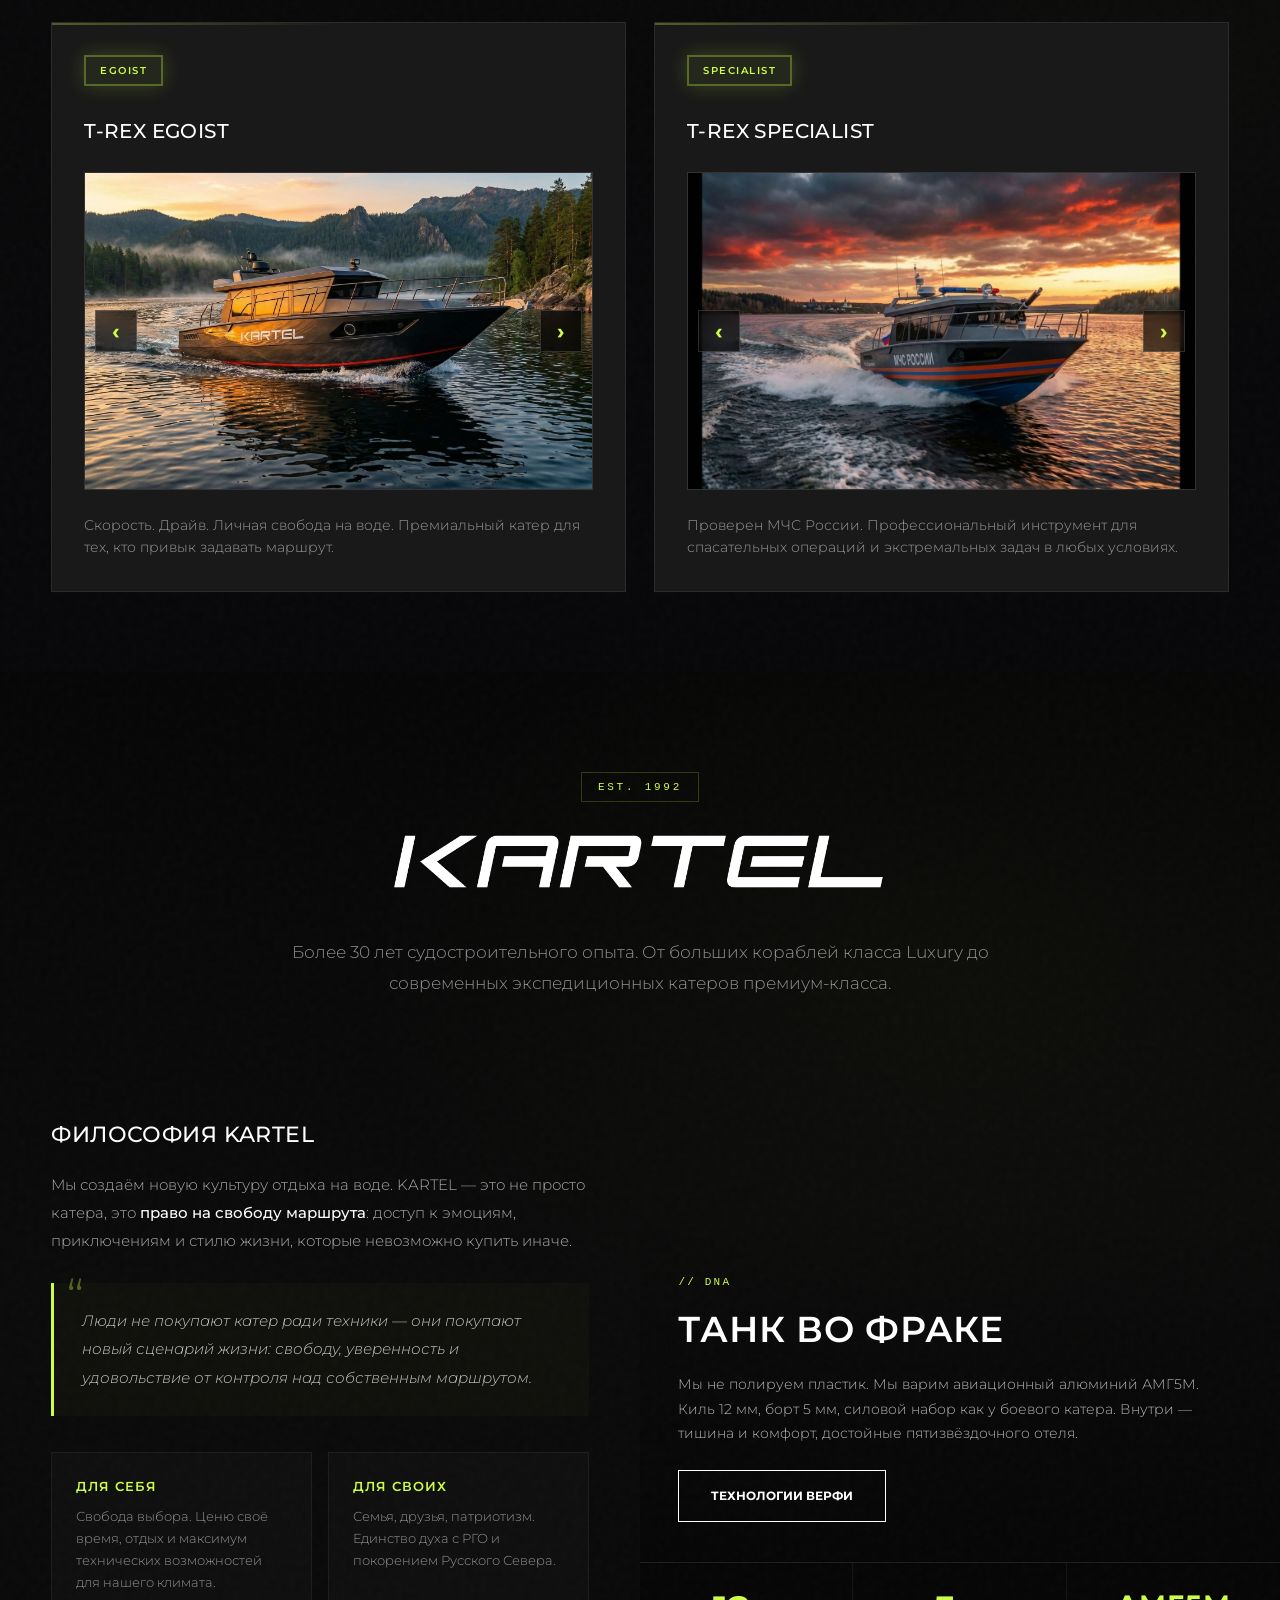
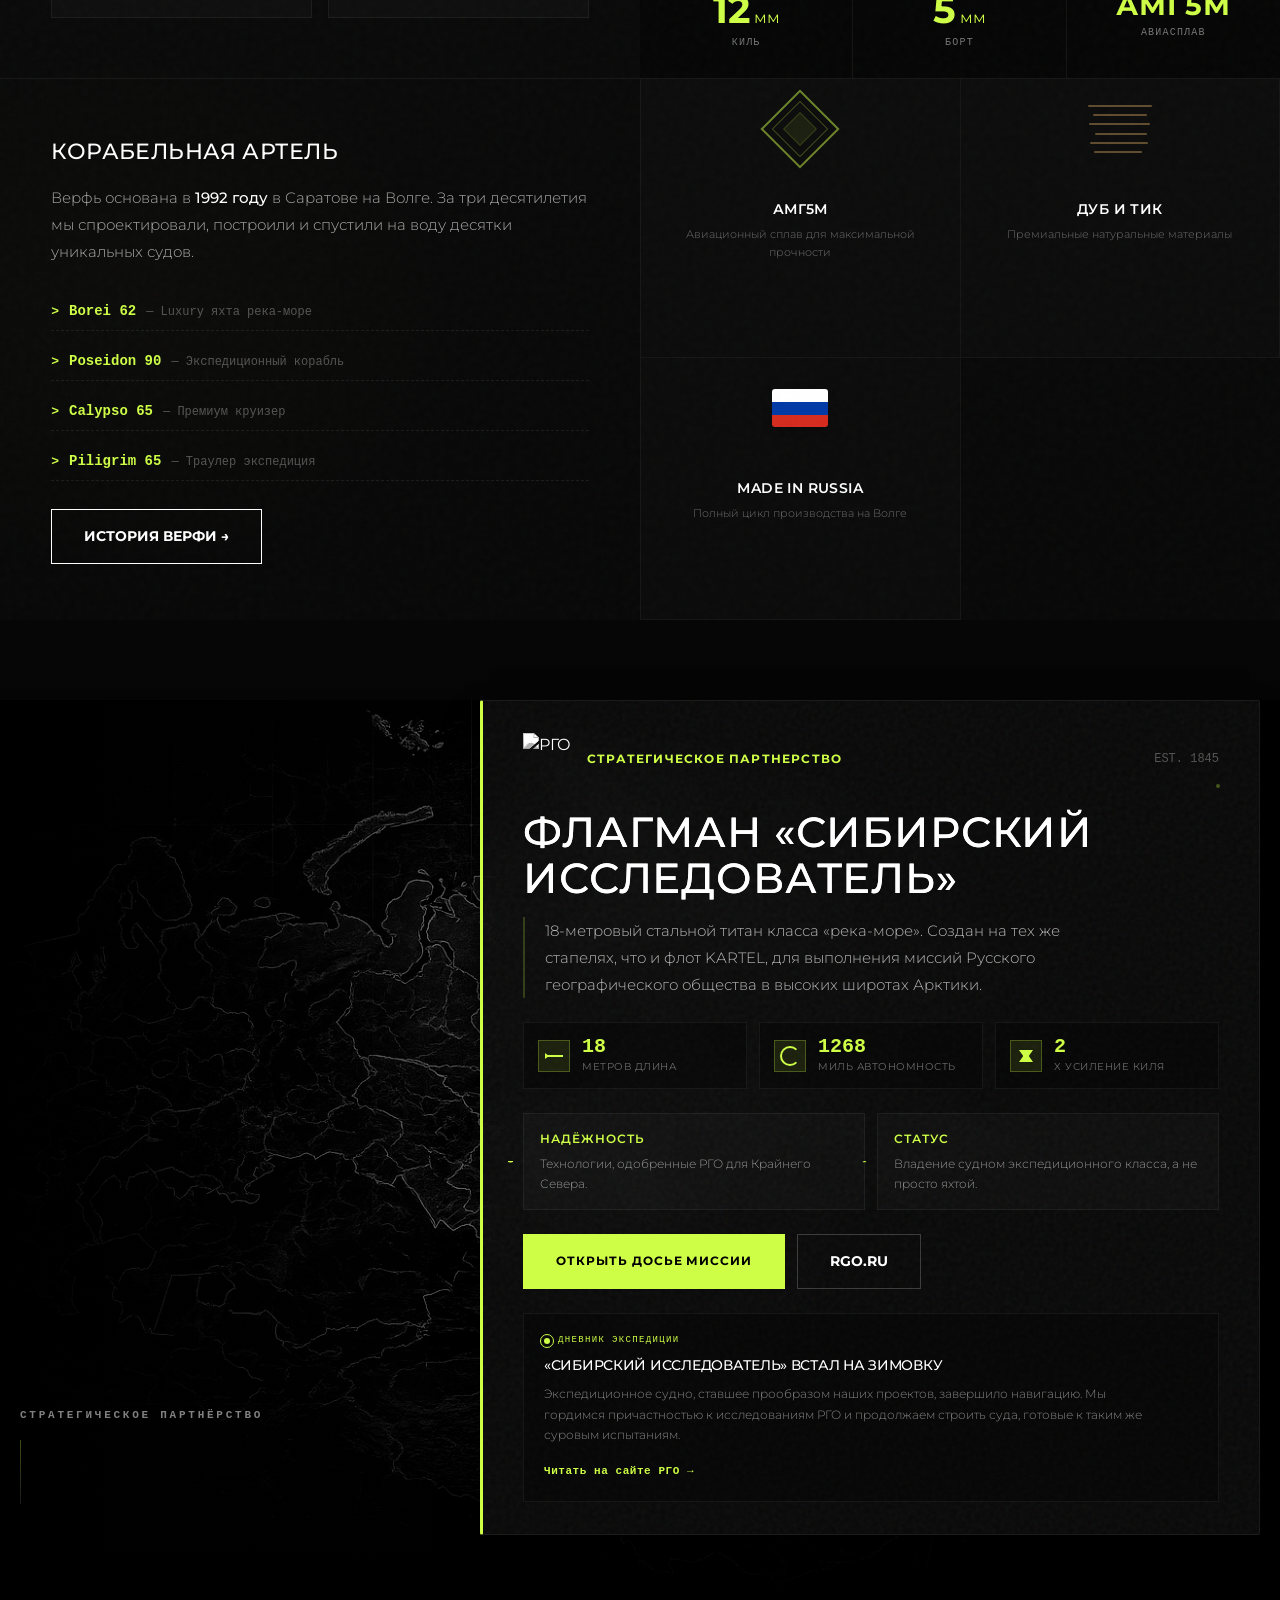
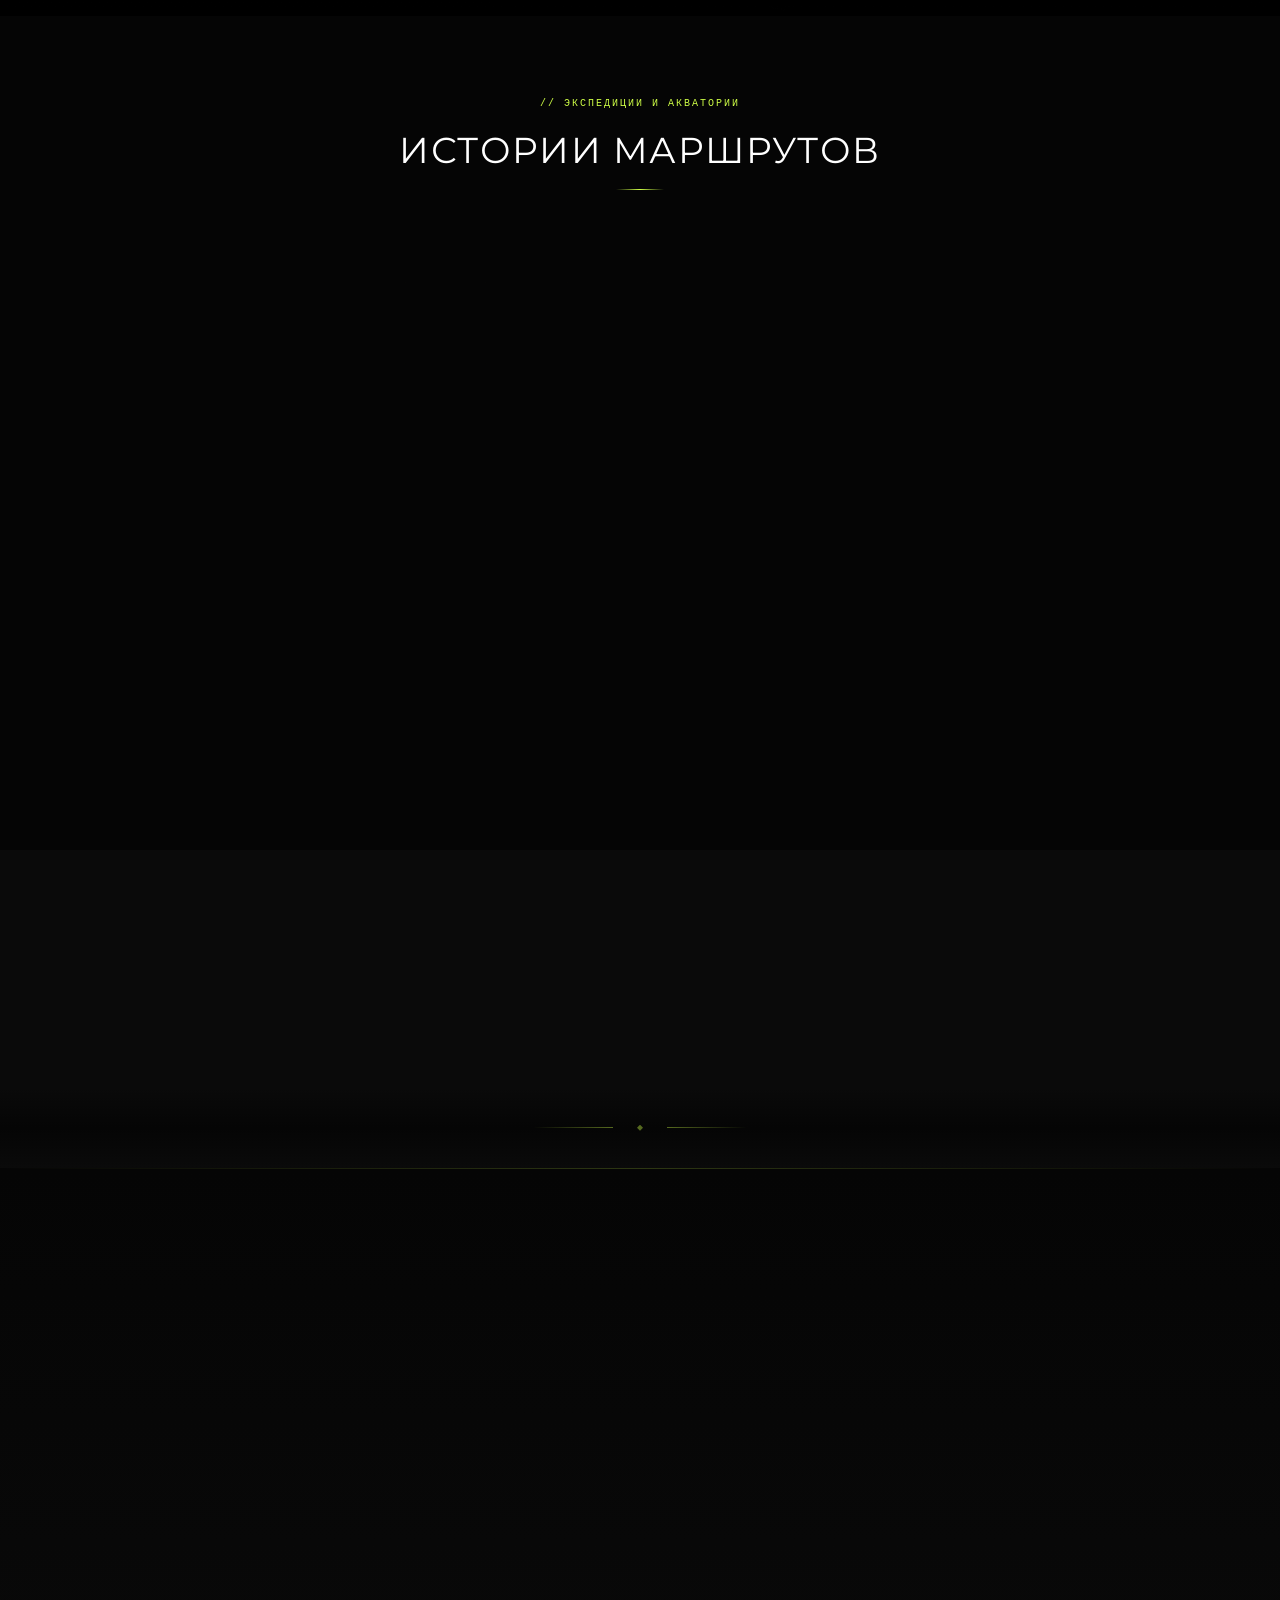
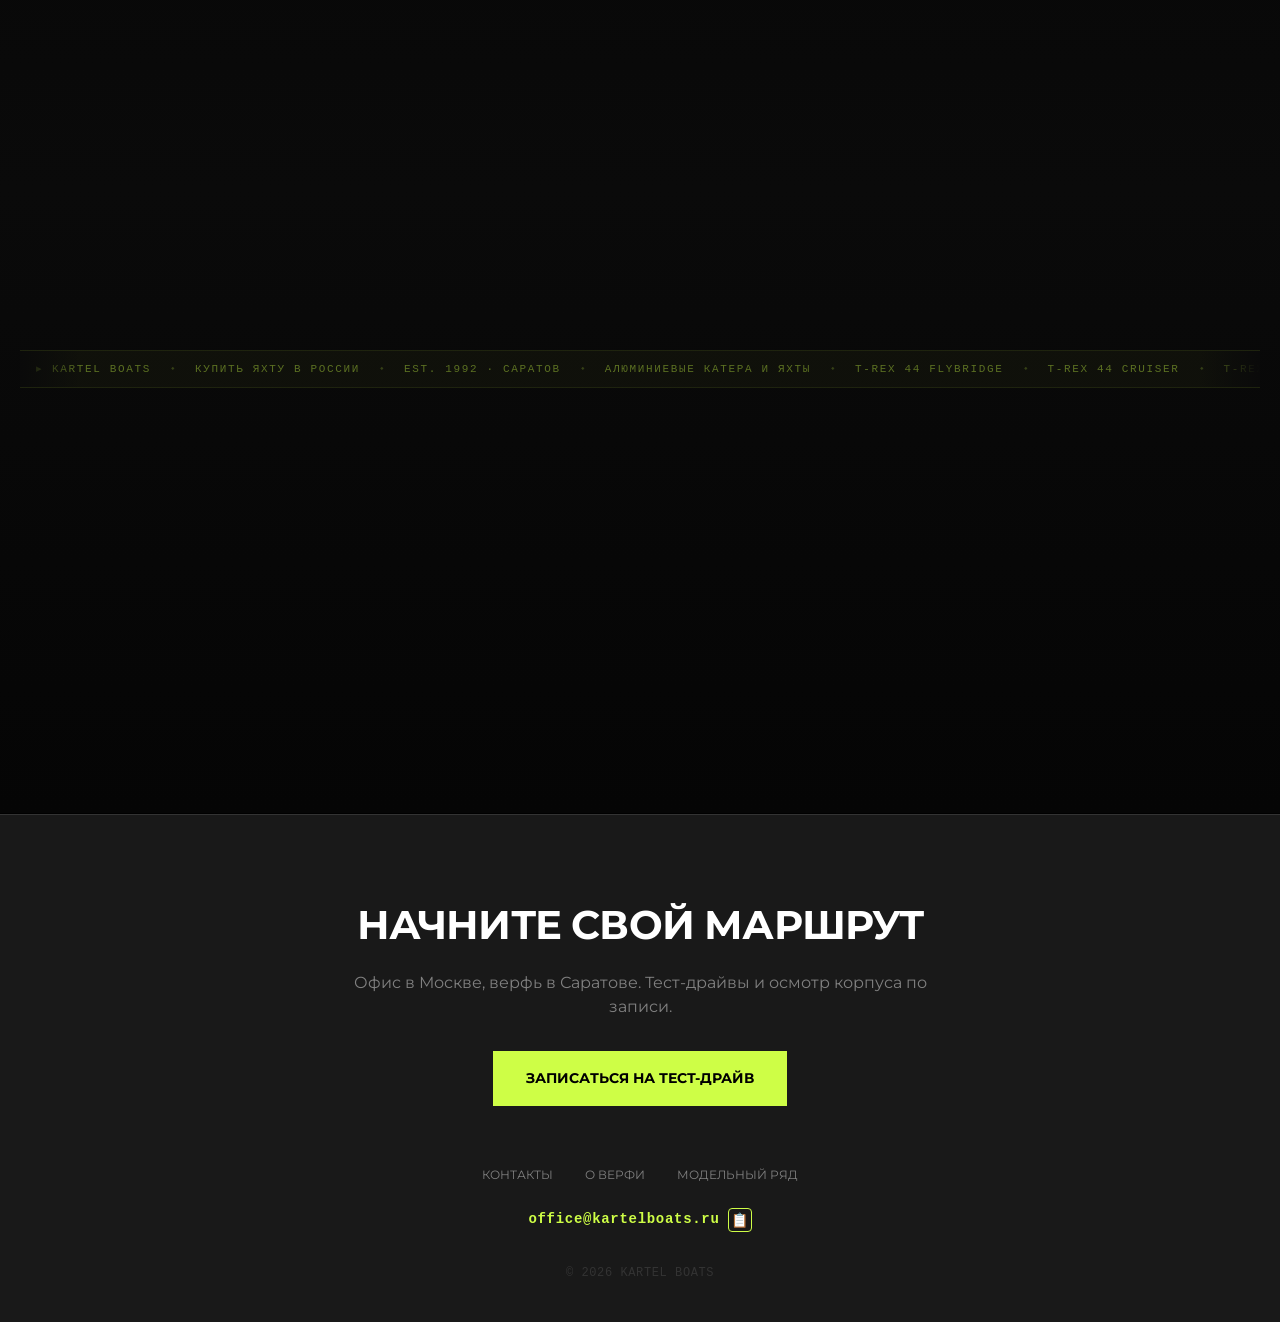
==== commit 35f8dc0b: "final" ====
--- a/index.html
+++ b/index.html
@@ -608,12 +608,14 @@
         .slide {
             position: absolute; top: 0; left: 0; width: 100%; height: 100%;
             background-size: cover; background-position: center; background-repeat: no-repeat;
-            opacity: 0; animation: fadeSlide 15s infinite ease-in-out;
+            opacity: 0; animation: fadeSlide 25s infinite ease-in-out;
         }
 
         .slide-1 { background-image: url('images/hero/hero-t-rex.jpg'); animation-delay: 0s; }
         .slide-2 { background-image: url('images/hero/hero-t-rex-2.jpg'); animation-delay: 5s; }
         .slide-3 { background-image: url('images/hero/hero-t-rex-3.jpg'); animation-delay: 10s; }
+        .slide-4 { background-image: url('images/hero/hero-t-rex-4.jpg'); animation-delay: 15s; }
+        .slide-5 { background-image: url('images/hero/hero-t-rex-5.jpg'); animation-delay: 20s; }
 
         .hero-slider::after {
             content: ''; position: absolute; top: 0; left: 0; width: 100%; height: 100%;
@@ -621,7 +623,7 @@
         }
 
         @keyframes fadeSlide {
-            0% { opacity: 0; } 6% { opacity: 1; } 33% { opacity: 1; } 39% { opacity: 0; } 100% { opacity: 0; }
+            0% { opacity: 0; } 3% { opacity: 1; } 20% { opacity: 1; } 23% { opacity: 0; } 100% { opacity: 0; }
         }
 
         .hero-content {
@@ -6047,6 +6049,8 @@
                     <div class="slide slide-1"></div>
                     <div class="slide slide-2"></div>
                     <div class="slide slide-3"></div>
+                    <div class="slide slide-4"></div>
+                    <div class="slide slide-5"></div>
                 </div>
             </div>
             <div class="hero-overlay"></div>
@@ -6103,6 +6107,8 @@
                         <img src="images/expedition/expedition-65-1.jpg" alt="Expedition 65 Lux — горы" class="expedition-slide" loading="lazy">
                         <img src="images/expedition/expedition-65-exterior-1.jpg" alt="Expedition 65 Lux — экстерьер на воде" class="expedition-slide" loading="lazy">
                         <img src="images/expedition/interior-kitchen.jpg" alt="Expedition 65 Lux — камбуз" class="expedition-slide" loading="lazy">
+                        <img src="images/expedition/interior-kitchen-2.jpg" alt="Expedition 65 Lux — кухня, общий вид" class="expedition-slide" loading="lazy">
+                        <img src="images/expedition/interior-kitchen-3.jpg" alt="Expedition 65 Lux — кухня, детали" class="expedition-slide" loading="lazy">
                         <img src="images/expedition/expedition-65-2.jpg" alt="Expedition 65 Lux — вечер" class="expedition-slide" loading="lazy">
                         <img src="images/expedition/expedition-65-exterior-2.jpg" alt="Expedition 65 Lux — завтрак на палубе" class="expedition-slide" loading="lazy">
                         <img src="images/expedition/interior-cabin.jpg" alt="Expedition 65 Lux — каюта" class="expedition-slide" loading="lazy">
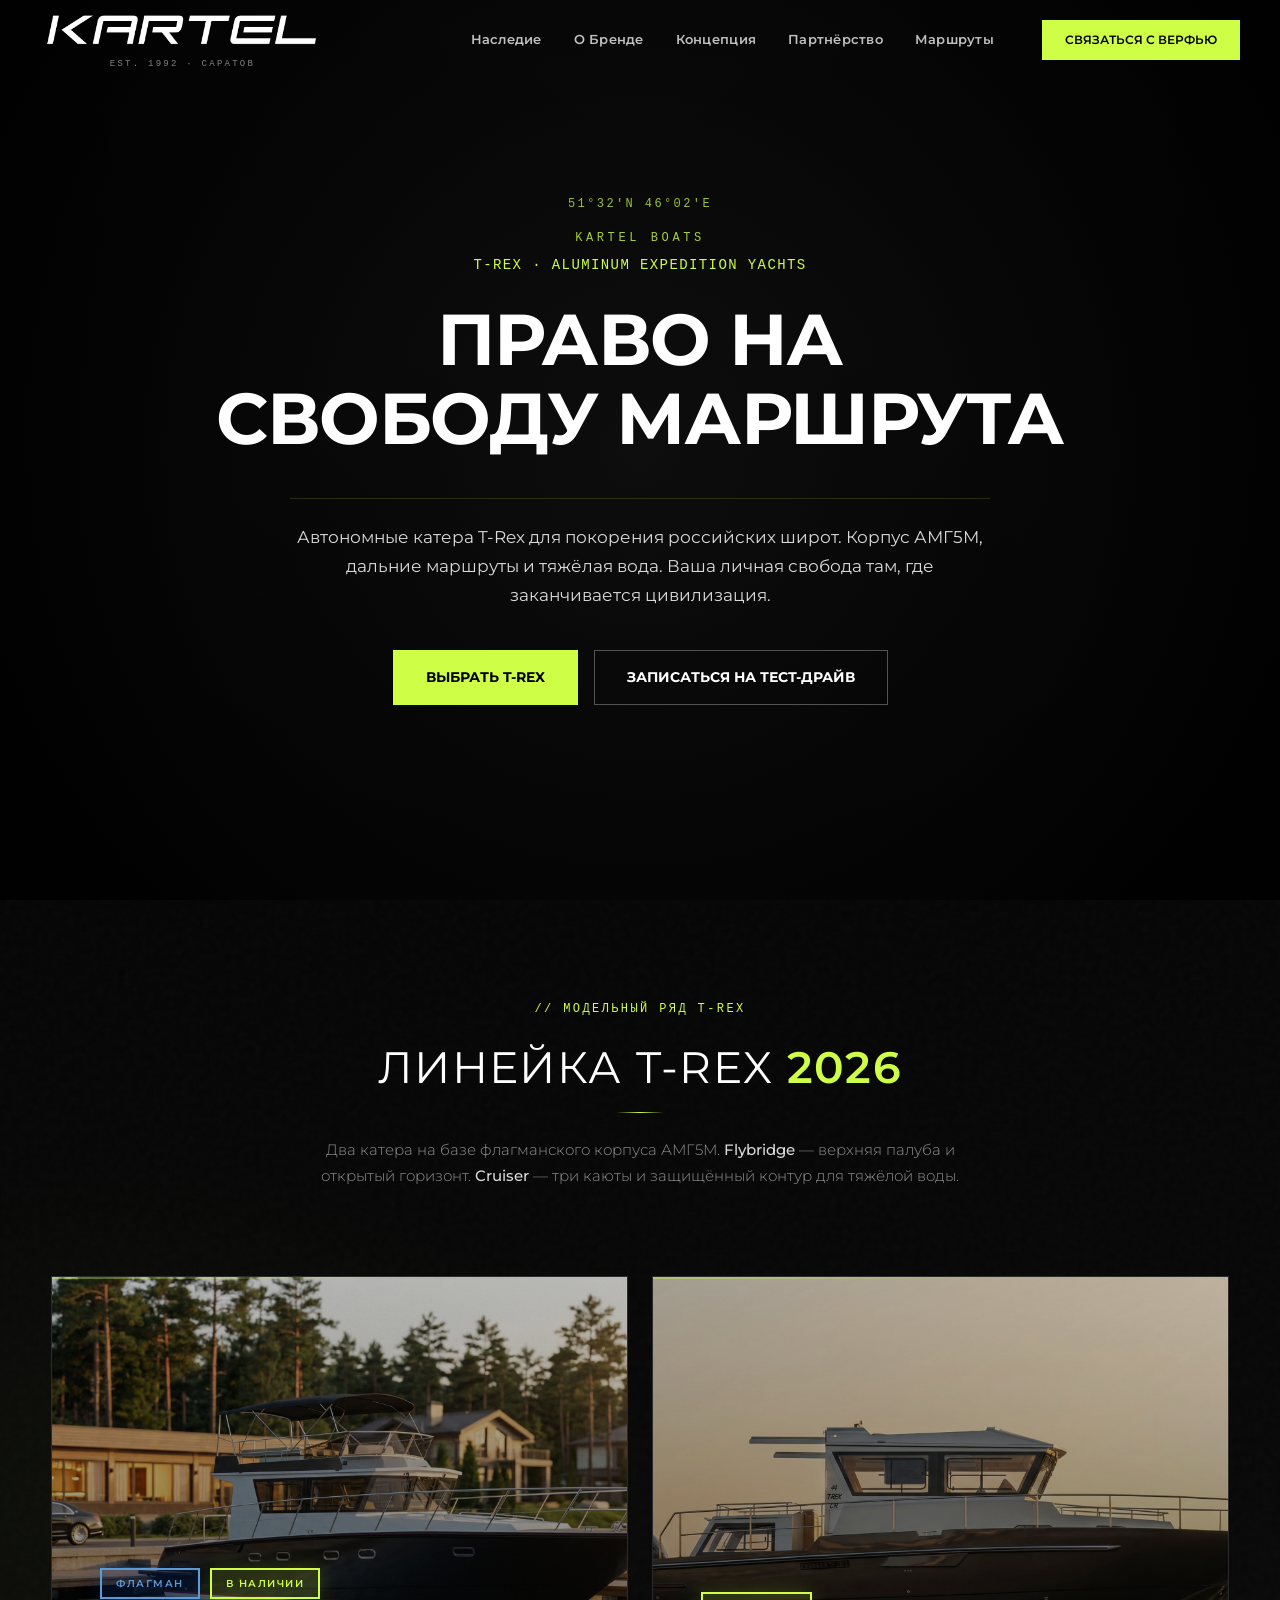
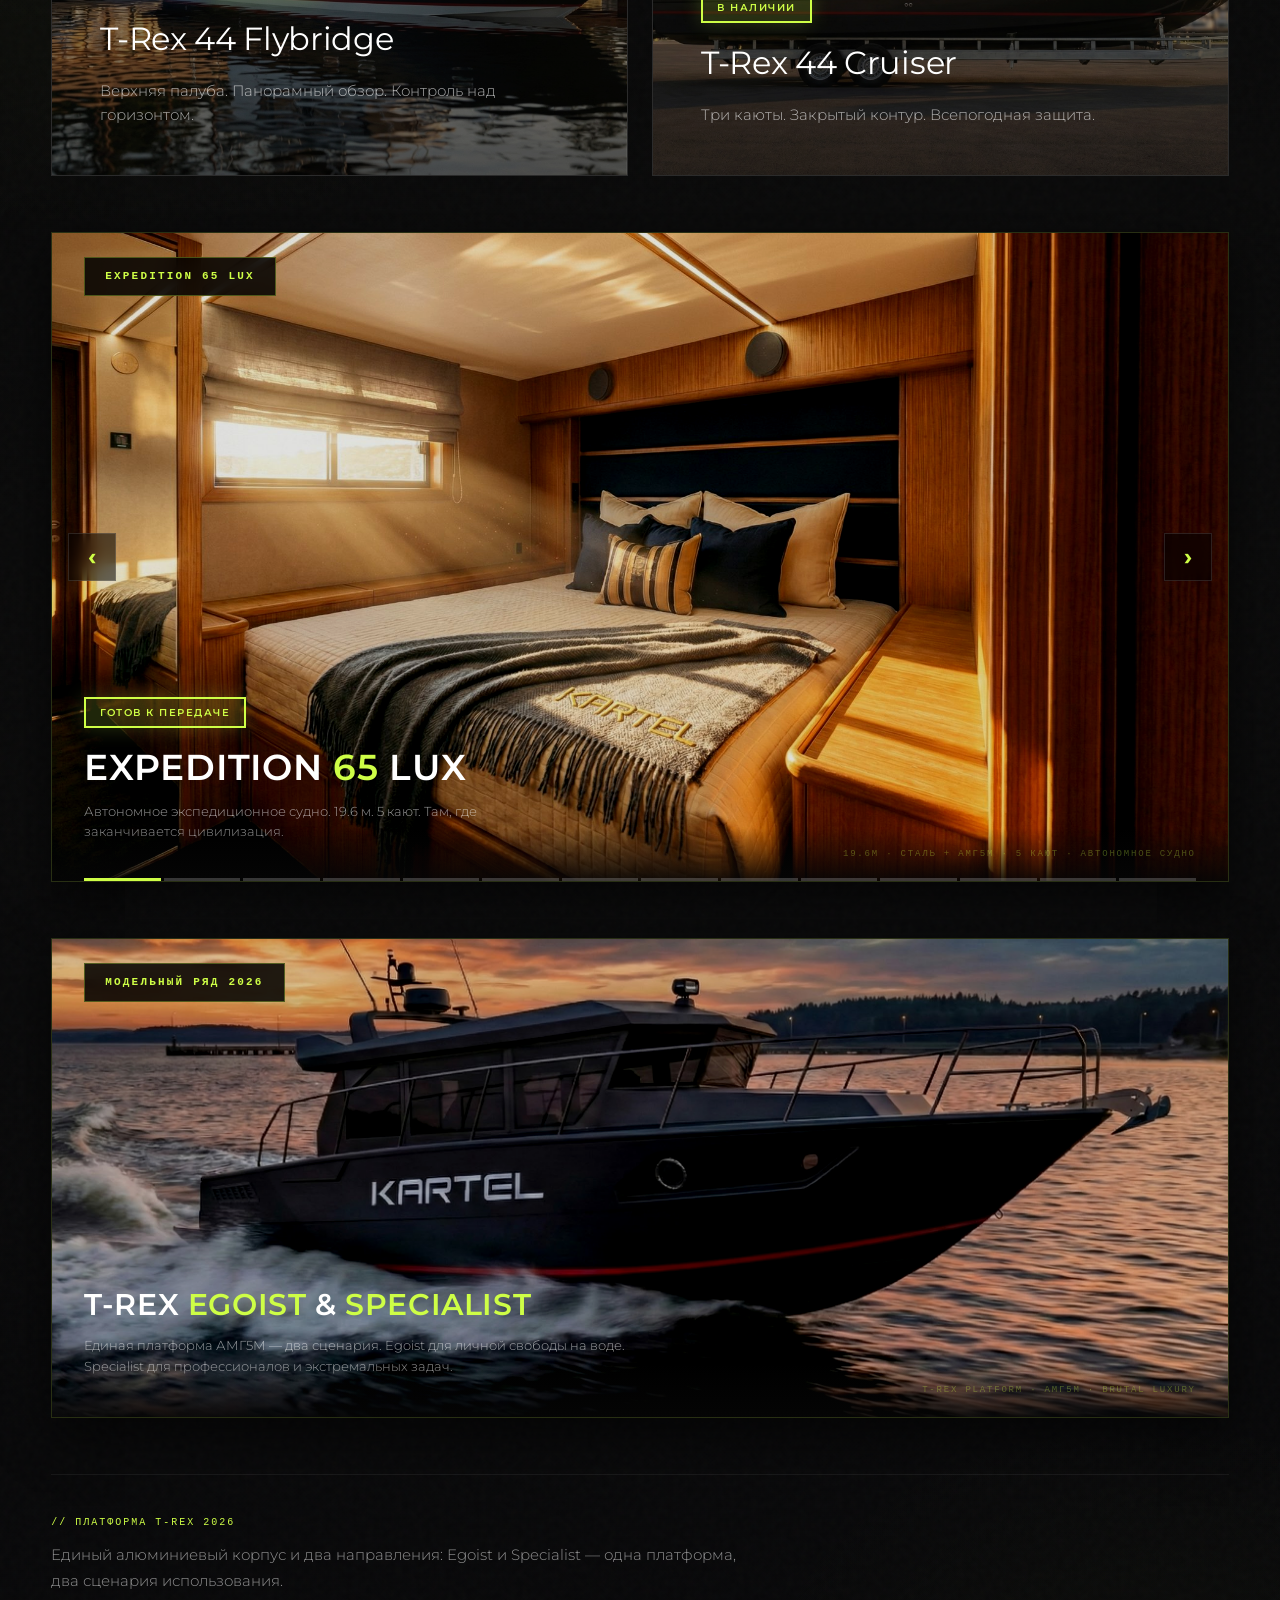
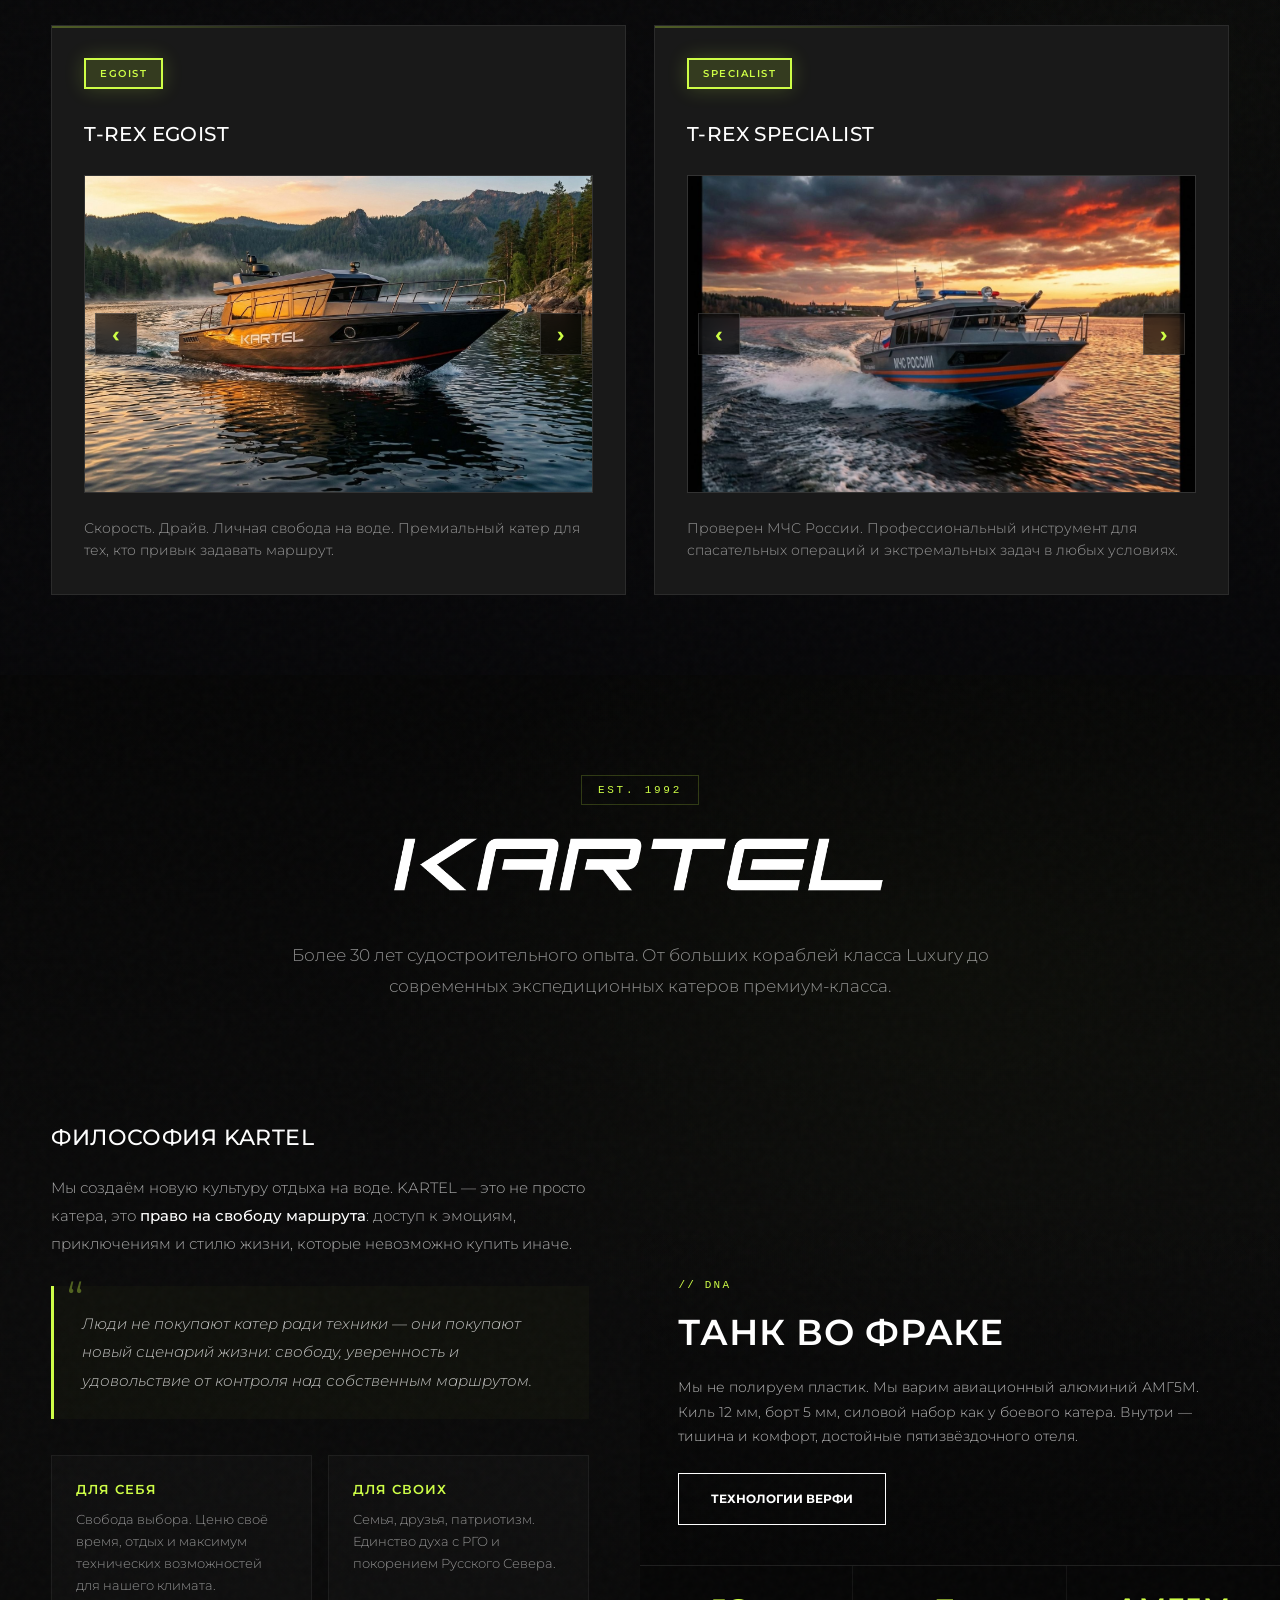
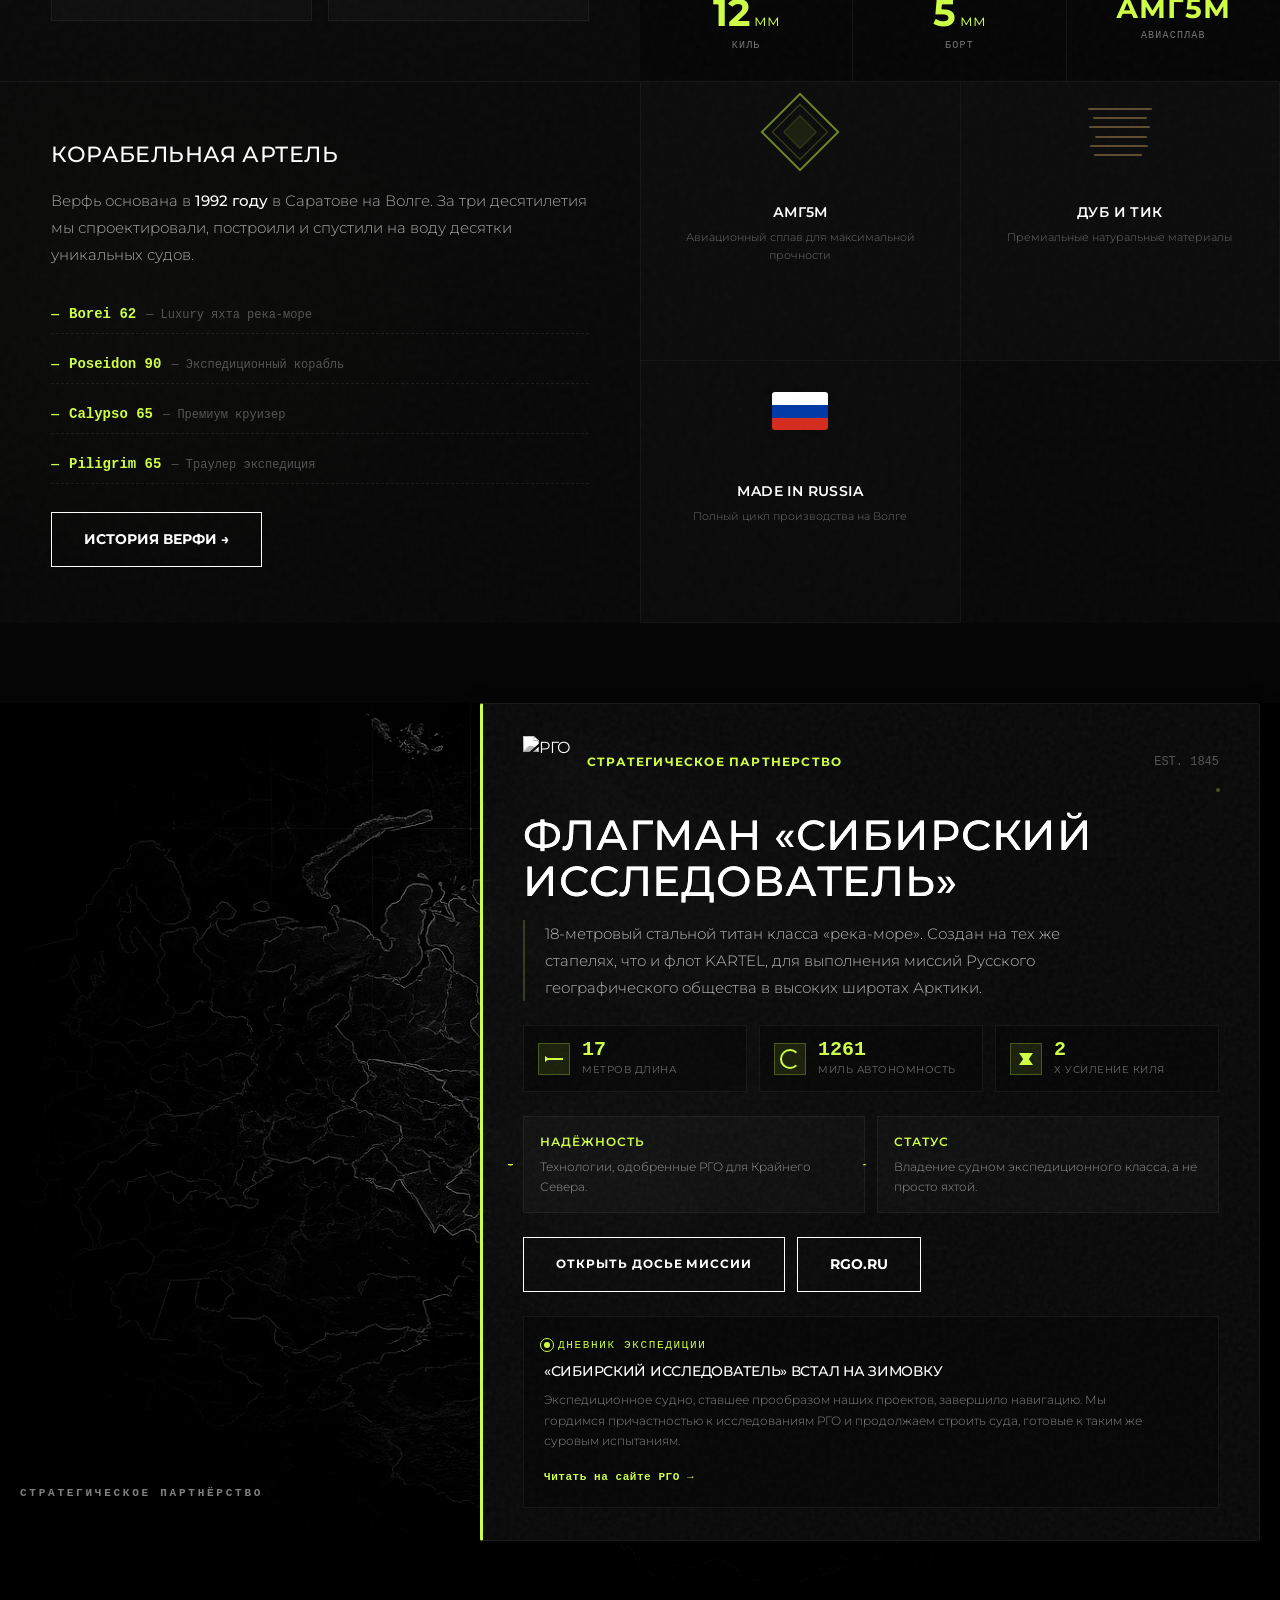
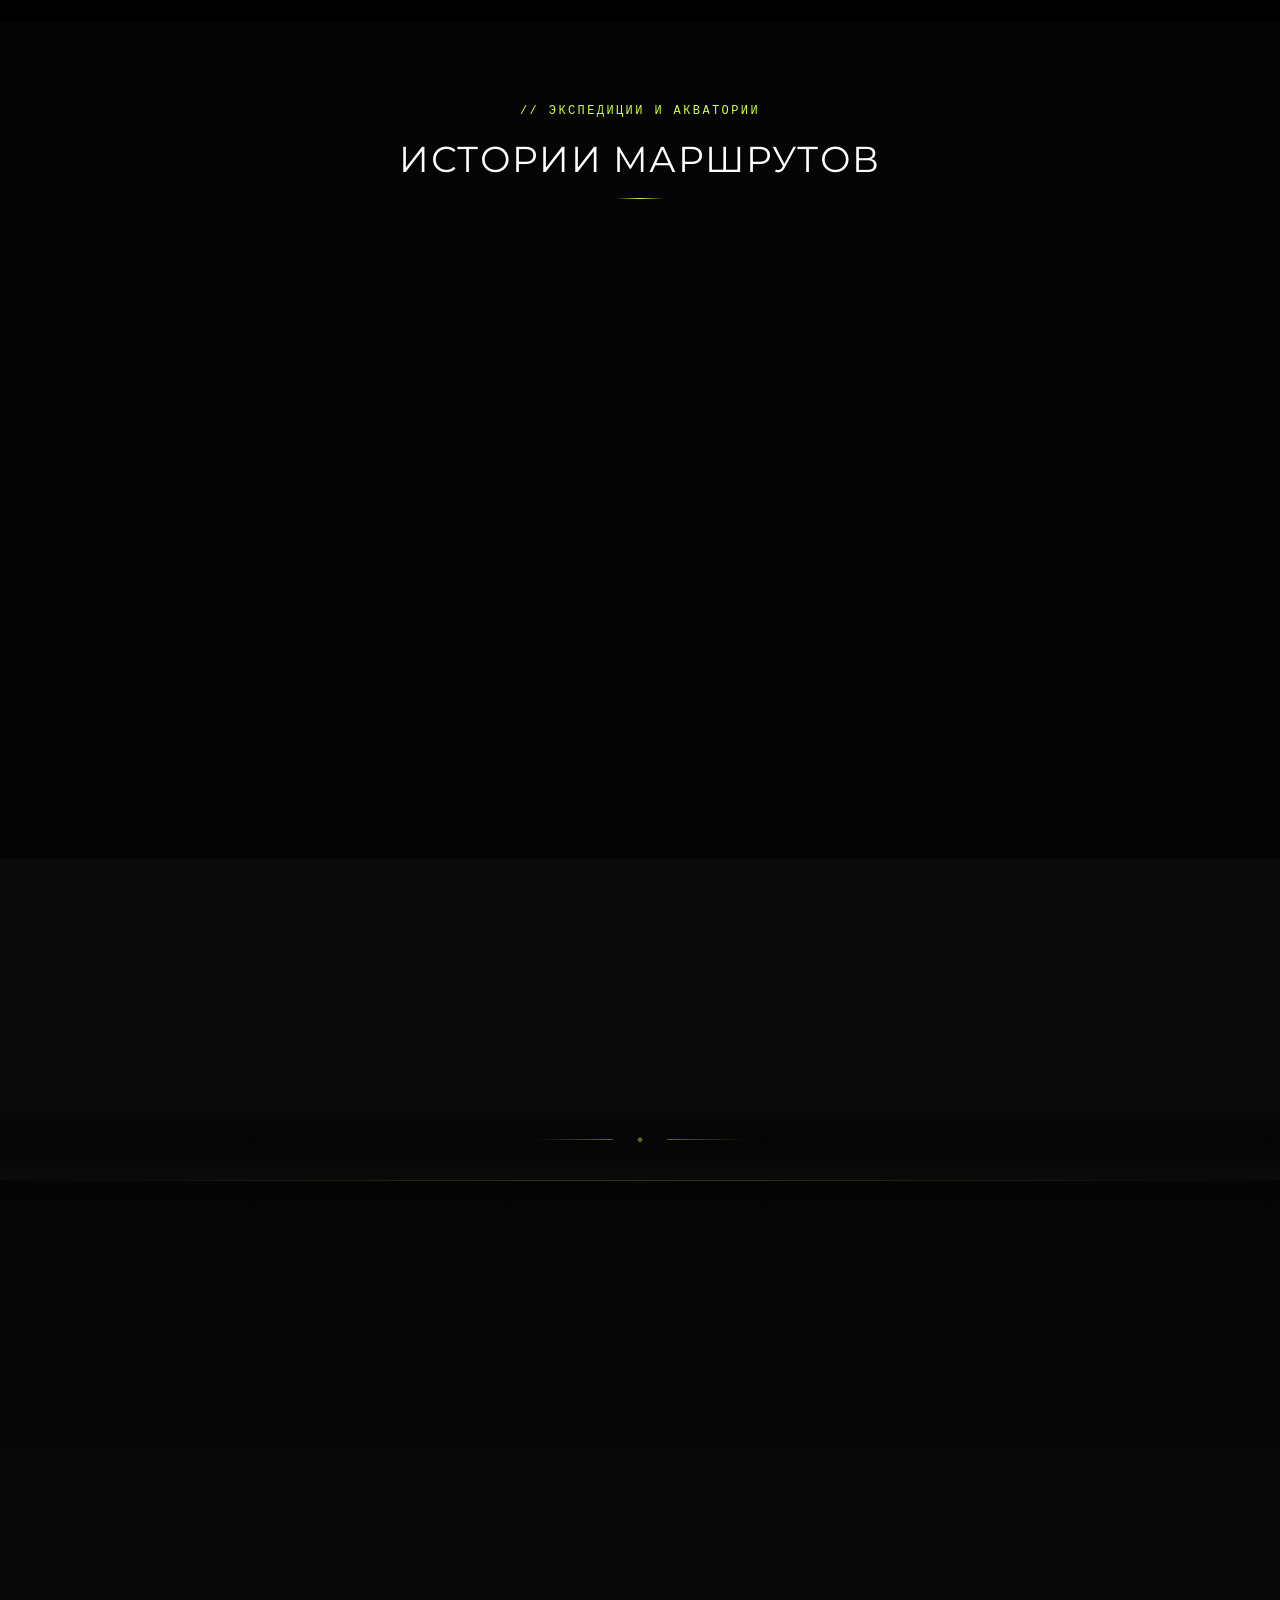
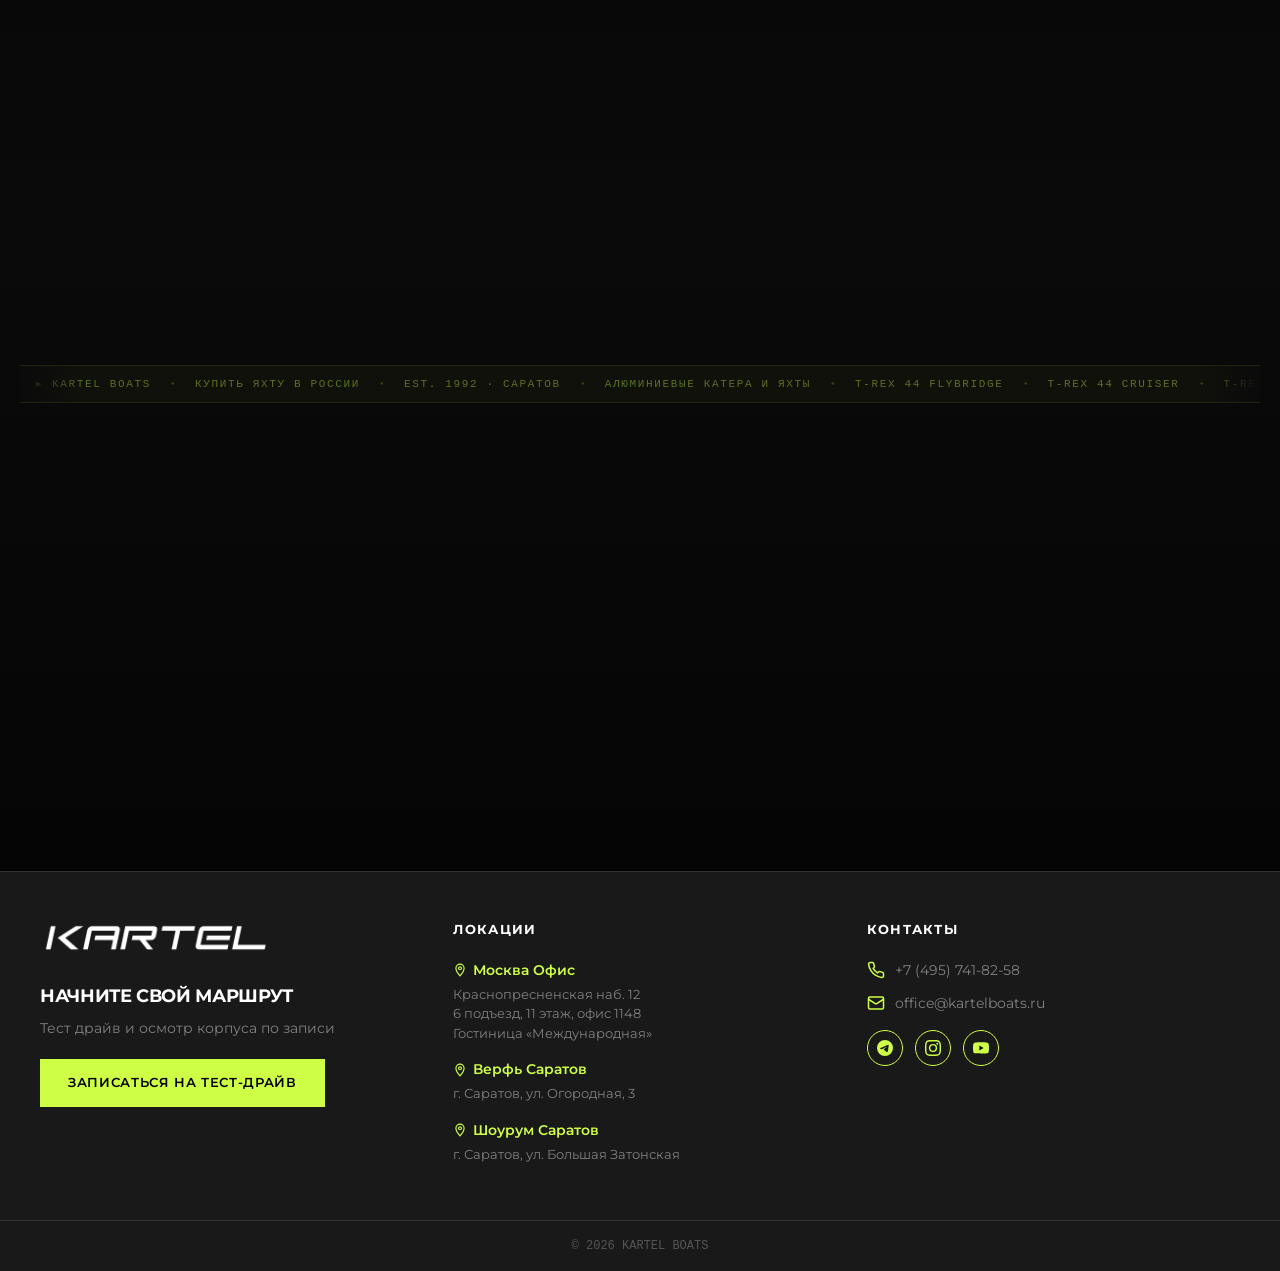
==== commit 27814c24: "Изменения от Наташи" ====
--- a/index.html
+++ b/index.html
@@ -440,7 +440,7 @@
         .logo {
             display: inline-flex;
             flex-direction: column;
-            align-items: flex-start;
+            align-items: center;
             text-decoration: none;
             padding: 0;
             margin: 0;
@@ -461,10 +461,7 @@
             filter: brightness(0) saturate(100%) invert(85%) sepia(45%) saturate(1436%) hue-rotate(20deg) brightness(102%) contrast(105%);
         }
 
-        /* Logo Green on hover */
-        .logo:hover .logo-img {
-            filter: brightness(0) saturate(100%) invert(85%) sepia(45%) saturate(1436%) hue-rotate(20deg) brightness(102%) contrast(105%);
-        }
+        /* Logo hover removed — logo is escape hatch, not decorative */
 
         .logo-subtitle {
             font-size: 9px;
@@ -479,10 +476,7 @@
             color: var(--accent);
         }
 
-        /* Subtitle green on hover */
-        .logo:hover .logo-subtitle {
-            color: var(--accent);
-        }
+        /* Logo subtitle hover removed */
 
         .nav-links {
             display: flex;
@@ -506,7 +500,8 @@
             color: rgba(255, 255, 255, 0.9);
         }
 
-        .nav-link:hover {
+        .nav-link:hover,
+        header.scrolled .nav-link:hover {
             color: var(--accent);
         }
 
@@ -636,9 +631,9 @@
         }
 
         .hero-coordinates {
-            font-size: 11px;
+            font-size: 12px;
             letter-spacing: 0.2em;
-            opacity: 0.6;
+            opacity: 0.75;
             margin-bottom: 16px;
         }
 
@@ -729,7 +724,7 @@
 
         .lineup-label {
             font-family: 'Courier New', Courier, monospace;
-            font-size: 10px;
+            font-size: 12px;
             letter-spacing: 0.2em;
             text-transform: uppercase;
             color: var(--accent);
@@ -878,10 +873,10 @@
         }
 
         .badge-accent {
-            background-color: rgba(179, 107, 255, 0.15);
-            color: #b36bff;
-            border-color: #b36bff;
-            box-shadow: 0 0 20px rgba(179, 107, 255, 0.2);
+            background-color: rgba(0, 71, 187, 0.15);
+            color: #5B9BD5;
+            border-color: #5B9BD5;
+            box-shadow: 0 0 20px rgba(0, 71, 187, 0.2);
         }
 
         .model-label {
@@ -1020,20 +1015,37 @@
         .expedition-arrow--prev { left: 16px; }
         .expedition-arrow--next { right: 16px; }
 
-        /* Slide counter */
+        /* Slide counter - hidden, replaced by progress dots */
         .expedition-counter {
-            position: absolute;
-            top: 24px;
-            right: 32px;
+            display: none;
+        }
+
+        /* Slide progress dots */
+        .expedition-dots {
+            position: absolute;
+            bottom: 0;
+            left: 0;
+            right: 0;
             z-index: 15;
-            font-family: 'Courier New', Courier, monospace;
-            font-size: 11px;
-            letter-spacing: 0.1em;
-            color: rgba(255,255,255,0.5);
-            background: rgba(0,0,0,0.7);
-            backdrop-filter: blur(8px);
-            padding: 8px 14px;
-            border: 1px solid rgba(255,255,255,0.08);
+            display: flex;
+            gap: 3px;
+            padding: 0 32px;
+        }
+
+        .expedition-dot {
+            flex: 1;
+            height: 3px;
+            background: rgba(255,255,255,0.2);
+            cursor: pointer;
+            transition: background 0.3s ease;
+        }
+
+        .expedition-dot:hover {
+            background: rgba(255,255,255,0.5);
+        }
+
+        .expedition-dot.active {
+            background: var(--accent);
         }
 
         .expedition-overlay {
@@ -1062,14 +1074,17 @@
 
         .expedition-badge {
             display: inline-block;
-            font-family: 'Courier New', Courier, monospace;
-            font-size: 9px;
+            font-family: 'Montserrat', sans-serif;
+            font-size: 10px;
             letter-spacing: 0.15em;
             text-transform: uppercase;
             color: var(--accent);
-            border: 1px solid rgba(206, 254, 70, 0.3);
-            padding: 4px 12px;
+            border: 2px solid var(--accent);
+            padding: 6px 14px;
             margin-bottom: 12px;
+            font-weight: 600;
+            background-color: rgba(206, 254, 70, 0.15);
+            box-shadow: 0 0 20px rgba(206, 254, 70, 0.2);
         }
 
         @media (max-width: 767px) {
@@ -1254,15 +1269,7 @@
             transition: opacity 0.4s ease;
         }
 
-        .concept-card:hover::before {
-            opacity: 0.8;
-        }
-
-        .concept-card:hover {
-            border-color: rgba(206, 254, 70, 0.3);
-            transform: translateY(-4px);
-            box-shadow: 0 16px 40px rgba(0, 0, 0, 0.5);
-        }
+        /* concept-card hover removed — cards are not clickable */
 
         .concept-card h3 {
             margin-bottom: 4px;
@@ -1281,9 +1288,10 @@
         }
 
         .badge-concept {
-            background-color: rgba(206, 254, 70, 0.06);
-            border-color: rgba(206, 254, 70, 0.3);
-            color: var(--accent); width: fit-content;
+            background-color: rgba(206, 254, 70, 0.15);
+            border-color: var(--accent);
+            color: var(--accent);
+            width: fit-content;
         }
 
         /* CONCEPT MEDIA */
@@ -1297,8 +1305,9 @@
         .concept-media-slider { position: absolute; inset: 0; }
 
         .concept-media-slide {
-            position: absolute; inset: 0; width: 100%; height: 100%;
-            object-fit: cover; display: block; opacity: 0; transition: opacity 0.4s ease;
+            position: absolute; top: 0; left: 0; width: 100%; height: 100%;
+            object-fit: cover; object-position: center; display: block; opacity: 0; transition: opacity 0.4s ease;
+            min-width: 100%; min-height: 100%;
         }
 
         /* Show active slide based on checked radio */
@@ -1417,7 +1426,7 @@
 
         .routes-label {
             font-family: 'Courier New', Courier, monospace;
-            font-size: 10px;
+            font-size: 12px;
             letter-spacing: 0.2em;
             text-transform: uppercase;
             color: var(--accent);
@@ -1623,66 +1632,207 @@
         }
 
         footer {
-            padding: 80px 0 40px; background-color: var(--bg-card);
-            border-top: 1px solid #333; text-align: center;
-        }
-        
-        .footer-cta-block { margin-bottom: 60px; }
-        
-        .footer-links {
-            display: flex; justify-content: center; gap: 32px;
-            font-size: 12px; text-transform: uppercase; color: var(--text-muted);
-        }
-        /* Mobile footer adjustment */
+            padding: 48px 0 0; background-color: var(--bg-card);
+            border-top: 1px solid #333;
+        }
+
+        .footer-grid {
+            display: grid;
+            grid-template-columns: 1fr 1fr 1fr;
+            gap: 40px;
+            padding-bottom: 40px;
+        }
+
         @media (max-width: 767px) {
-            .footer-links { flex-wrap: wrap; gap: 16px; }
-        }
-        
-        .footer-links a { color: var(--text-muted); text-decoration: none; }
-        .footer-links a:hover { color: var(--accent); }
-
-        .footer-email-block {
+            .footer-grid {
+                grid-template-columns: 1fr;
+                gap: 32px;
+                text-align: center;
+            }
+        }
+
+        /* Left column: Logo + CTA */
+        .footer-col-left {
+            display: flex;
+            flex-direction: column;
+            align-items: flex-start;
+        }
+
+        @media (max-width: 767px) {
+            .footer-col-left { align-items: center; }
+        }
+
+        .footer-logo-wrap {
+            display: block;
+            margin-bottom: 20px;
+            cursor: pointer;
+        }
+
+        .footer-logo-img {
+            height: 36px;
+            filter: brightness(0) invert(1);
+            transition: filter 0.4s ease;
+        }
+
+        .footer-logo-wrap:hover .footer-logo-img {
+            filter: brightness(0) saturate(100%) invert(85%) sepia(45%) saturate(1436%) hue-rotate(20deg) brightness(102%) contrast(105%);
+        }
+
+        .footer-cta-heading {
+            font-size: 18px;
+            font-weight: 700;
+            text-transform: uppercase;
+            color: #fff;
+            margin: 0 0 8px 0;
+        }
+
+        .footer-cta-text {
+            font-size: 14px;
+            color: var(--text-muted);
+            margin: 0 0 20px 0;
+            line-height: 1.5;
+        }
+
+        .footer-cta-btn {
+            display: inline-block;
+            padding: 14px 28px;
+            background: var(--accent);
+            color: #000;
+            font-weight: 600;
+            font-size: 13px;
+            text-transform: uppercase;
+            letter-spacing: 0.05em;
+            text-decoration: none;
+            border: none;
+            cursor: pointer;
+            transition: background 0.3s ease;
+        }
+
+        .footer-cta-btn:hover {
+            background: #e0ff5c;
+        }
+
+        /* Middle column: Locations */
+        .footer-col-mid h3 {
+            font-size: 13px;
+            font-weight: 700;
+            text-transform: uppercase;
+            letter-spacing: 0.1em;
+            color: #fff;
+            margin: 0 0 20px 0;
+        }
+
+        .footer-location {
+            margin-bottom: 16px;
+        }
+
+        .footer-location-name {
+            display: flex;
+            align-items: center;
+            gap: 6px;
+            font-size: 14px;
+            color: var(--accent);
+            font-weight: 600;
+            margin-bottom: 4px;
+        }
+
+        @media (max-width: 767px) {
+            .footer-location-name { justify-content: center; }
+        }
+
+        .footer-location-name svg {
+            width: 14px;
+            height: 14px;
+            flex-shrink: 0;
+        }
+
+        .footer-location-addr {
+            font-size: 13px;
+            color: var(--text-muted);
+            line-height: 1.5;
+        }
+
+        /* Right column: Contacts */
+        .footer-col-right h3 {
+            font-size: 13px;
+            font-weight: 700;
+            text-transform: uppercase;
+            letter-spacing: 0.1em;
+            color: #fff;
+            margin: 0 0 20px 0;
+        }
+
+        .footer-contact-item {
+            display: flex;
+            align-items: center;
+            gap: 10px;
+            margin-bottom: 12px;
+            font-size: 14px;
+            color: var(--text-muted);
+            text-decoration: none;
+            transition: color 0.3s ease;
+        }
+
+        a.footer-contact-item:hover {
+            color: var(--accent);
+        }
+
+        @media (max-width: 767px) {
+            .footer-contact-item { justify-content: center; }
+        }
+
+        .footer-contact-item svg {
+            width: 18px;
+            height: 18px;
+            flex-shrink: 0;
+            stroke: var(--accent);
+            fill: none;
+        }
+
+        .footer-socials {
+            display: flex;
+            gap: 12px;
+            margin-top: 16px;
+        }
+
+        @media (max-width: 767px) {
+            .footer-socials { justify-content: center; }
+        }
+
+        .footer-social-link {
+            width: 36px;
+            height: 36px;
+            border: 1px solid var(--accent);
+            border-radius: 50%;
             display: flex;
             align-items: center;
             justify-content: center;
-            gap: 8px;
-            margin-top: 24px;
-        }
-
-        .footer-email {
+            transition: background 0.3s ease;
+        }
+
+        .footer-social-link:hover {
+            background: var(--accent);
+        }
+
+        .footer-social-link svg {
+            width: 16px;
+            height: 16px;
+            fill: var(--accent);
+            transition: fill 0.3s ease;
+        }
+
+        .footer-social-link:hover svg {
+            fill: #000;
+        }
+
+        /* Copyright bar */
+        .footer-copyright {
+            border-top: 1px solid #333;
+            padding: 16px 0;
+            text-align: center;
             font-family: 'Courier New', Courier, monospace;
-            font-size: 14px;
-            color: var(--accent);
-            font-weight: 600;
-            letter-spacing: 0.05em;
-            cursor: pointer;
-            transition: all 0.3s ease;
-        }
-
-        .footer-email:hover {
-            color: #fff;
-        }
-
-        .footer-email-copy {
-            background: transparent;
-            border: 1px solid var(--accent);
-            color: var(--accent);
-            border-radius: 4px;
-            width: 24px;
-            height: 24px;
-            display: flex;
-            align-items: center;
-            justify-content: center;
-            cursor: pointer;
-            font-size: 14px;
-            transition: all 0.3s ease;
-            padding: 0;
-        }
-
-        .footer-email-copy:hover {
-            background: var(--accent);
-            color: #000;
-            transform: scale(1.1);
+            font-size: 12px;
+            color: #555;
         }
 
         /* MODAL STYLES */
@@ -2063,7 +2213,7 @@
         
         /* Icon indicators before list items - TECH LINE STYLE */
         .spec-list li::before {
-            content: '>';
+            content: '\2022';
             position: absolute;
             left: 0;
             top: 50%;
@@ -2077,16 +2227,7 @@
             transition: all 0.3s cubic-bezier(0.4, 0, 0.2, 1);
         }
         
-        .spec-list li:hover {
-            border-bottom-color: rgba(206, 254, 70, 0.2);
-            padding-left: 22px;
-            background: linear-gradient(90deg, rgba(206, 254, 70, 0.04) 0%, transparent 60%);
-        }
-        
-        .spec-list li:hover::before {
-            transform: translateY(-50%) translateX(2px);
-            text-shadow: 0 0 6px rgba(206, 254, 70, 0.6);
-        }
+        /* spec-list li hover removed — static specs, not interactive */
         
         .spec-list li {
             margin-bottom: 0;
@@ -2128,9 +2269,7 @@
             font-size: 12px;
         }
         
-        .spec-list li:hover strong {
-            color: #fff;
-        }
+        /* spec-list li:hover strong removed */
         
         /* BROCHURE BUTTON STYLES */
         .btn-brochure {
@@ -3129,7 +3268,11 @@
         }
 
         .brand-logo-wrap {
+            display: block;
+            text-align: center;
+            text-decoration: none;
             margin-bottom: 28px;
+            cursor: pointer;
         }
 
         .brand-logo-img {
@@ -3225,11 +3368,7 @@
             transition: all 0.35s ease;
         }
 
-        .brand-value-card:hover {
-            border-color: rgba(206, 254, 70, 0.3);
-            transform: translateY(-2px);
-            background: rgba(206, 254, 70, 0.03);
-        }
+        /* brand-value-card hover removed — informational cards, not clickable */
 
         .brand-value-card h4 {
             font-family: 'Montserrat', sans-serif;
@@ -3413,21 +3552,15 @@
             transition: all 0.3s ease;
         }
 
-        .fleet-item:hover {
-            color: rgba(255, 255, 255, 0.9);
-            padding-left: 8px;
-        }
+        /* fleet-item hover removed — static list, not interactive */
 
         .fleet-item::before {
-            content: '>';
+            content: '\2014';
             color: var(--accent);
             font-weight: 700;
-            transition: transform 0.3s ease;
-        }
-
-        .fleet-item:hover::before {
-            transform: translateX(3px);
-        }
+        }
+
+        /* fleet-item::before hover removed */
 
         .fleet-item strong {
             color: var(--accent);
@@ -3481,9 +3614,7 @@
             z-index: 2;
         }
 
-        .material-card:hover::before {
-            transform: scaleX(1);
-        }
+        /* material-card hover removed — informational cards, not clickable */
 
         /* Visual area — top half of card */
         .mat-visual {
@@ -3495,9 +3626,7 @@
             overflow: hidden;
         }
 
-        .material-card:hover .mat-visual {
-            background: rgba(206, 254, 70, 0.04);
-        }
+        /* mat-visual hover removed */
 
         /* Card text area — bottom half */
         .mat-info {
@@ -3514,9 +3643,7 @@
             transition: color 0.3s ease;
         }
 
-        .material-card:hover h4 {
-            color: var(--accent);
-        }
+        /* material h4 hover removed */
 
         .material-card p {
             font-size: 11px;
@@ -3549,11 +3676,7 @@
             background: rgba(206, 254, 70, 0.08);
             border: 1px solid rgba(206, 254, 70, 0.15);
         }
-        .material-card:hover .mat-alloy {
-            border-color: var(--accent);
-            box-shadow: 0 0 20px rgba(206, 254, 70, 0.15);
-            transform: rotate(45deg) scale(1.08);
-        }
+        /* mat-alloy hover removed */
 
         /* Дуб и Тик — Wood grain lines */
         .mat-wood {
@@ -3577,9 +3700,7 @@
         .mat-wood span:nth-child(4) { width: 80%; margin-left: 12%; }
         .mat-wood span:nth-child(5) { width: 90%; margin-left: 4%; }
         .mat-wood span:nth-child(6) { width: 75%; margin-left: 10%; }
-        .material-card:hover .mat-wood span {
-            background: rgba(210, 170, 100, 0.8);
-        }
+        /* mat-wood hover removed */
 
         /* Made in Russia — Centered flag icon */
         .mat-flag {
@@ -3598,10 +3719,7 @@
         .mat-flag-w { background: #fff; }
         .mat-flag-b { background: #0039A6; }
         .mat-flag-r { background: #D52B1E; }
-        .material-card:hover .mat-flag {
-            transform: scale(1.08);
-            box-shadow: 0 4px 16px rgba(0, 0, 0, 0.4);
-        }
+        /* mat-flag hover removed */
 
         /* 30+ лет — Circular progress / clock motif */
         .mat-years {
@@ -3637,13 +3755,7 @@
             transform: translate(-50%, -100%) rotate(90deg);
             border-radius: 1px;
         }
-        .material-card:hover .mat-years {
-            border-color: rgba(206, 254, 70, 0.4);
-            box-shadow: 0 0 16px rgba(206, 254, 70, 0.1);
-        }
-        .material-card:hover .mat-years::before {
-            transform: translate(-50%, -100%) rotate(360deg);
-        }
+        /* mat-years hover removed */
 
         @media (max-width: 767px) {
             .brand-values {
@@ -3743,6 +3855,7 @@
                 text-transform: uppercase;
             }
             .map-label-line {
+                display: none;
                 height: 64px; width: 1px;
                 background: linear-gradient(180deg, rgba(206, 254, 70, 0.3), rgba(255,255,255,0.1));
                 margin-top: 16px;
@@ -3829,11 +3942,7 @@
             transition: all 0.35s ease;
         }
 
-        .rgo-stat:hover {
-            background: rgba(206,254,70,0.03);
-            border-color: rgba(206,254,70,0.2);
-            transform: translateY(-2px);
-        }
+        /* rgo-stat hover removed — informational, not clickable */
 
         .rgo-stat-icon {
             width: 32px;
@@ -3845,10 +3954,7 @@
             transition: all 0.35s ease;
         }
 
-        .rgo-stat:hover .rgo-stat-icon {
-            background: rgba(206,254,70,0.15);
-            border-color: var(--accent);
-        }
+        /* rgo-stat-icon hover removed */
 
         /* Icon: Ship length */
         .rgo-icon-length::before {
@@ -3948,10 +4054,7 @@
             transition: all 0.35s ease;
         }
 
-        .rgo-feature:hover {
-            border-color: rgba(206, 254, 70, 0.3);
-            background: rgba(206, 254, 70, 0.03);
-        }
+        /* rgo-feature hover removed — informational, not clickable */
 
         .rgo-feature h4 {
             font-family: 'Montserrat', sans-serif;
@@ -3978,10 +4081,7 @@
             transition: all 0.3s ease;
         }
 
-        .rgo-feature:hover h4::before {
-            background: rgba(206,254,70,0.2);
-            border-color: var(--accent);
-        }
+        /* rgo-feature h4 hover removed */
 
         /* Shield icon for "Надёжность" */
         .rgo-feature:first-child h4::before {
@@ -4006,11 +4106,13 @@
 
         /* RGO News card */
         .rgo-news {
+            position: relative;
             margin-top: 24px;
             padding: 20px;
             border: 1px solid rgba(255, 255, 255, 0.06);
             background: rgba(0, 0, 0, 0.3);
             transition: all 0.35s ease;
+            cursor: pointer;
         }
 
         .rgo-news:hover {
@@ -4019,7 +4121,7 @@
 
         .rgo-news-label {
             font-family: 'Courier New', Courier, monospace;
-            font-size: 9px;
+            font-size: 11px;
             letter-spacing: 0.15em;
             text-transform: uppercase;
             color: var(--accent);
@@ -4064,6 +4166,12 @@
         }
 
         .rgo-news a:hover { opacity: 0.7; }
+        .rgo-news a::after {
+            content: '';
+            position: absolute;
+            inset: 0;
+            z-index: 1;
+        }
 
         /* Visual enhancements for RGO panel */
         .glass-panel-rgo .rgo-header {
@@ -4115,9 +4223,7 @@
             position: relative;
         }
 
-        .rgo-feature:hover h4::before {
-            height: 100%;
-        }
+        /* rgo-feature animation hover removed */
 
         /* Floating particles effect for panel */
         .glass-panel-rgo::before {
@@ -4859,7 +4965,7 @@
 
         .partners-label {
             font-family: 'Courier New', Courier, monospace;
-            font-size: 10px;
+            font-size: 12px;
             letter-spacing: 0.2em;
             text-transform: uppercase;
             color: var(--accent);
@@ -4965,7 +5071,7 @@
 
         .contacts-label {
             font-family: 'Courier New', Courier, monospace;
-            font-size: 10px;
+            font-size: 12px;
             letter-spacing: 0.2em;
             text-transform: uppercase;
             color: var(--accent);
@@ -5054,6 +5160,25 @@
         }
 
         .contact-card:hover::before { opacity: 1; }
+
+        .contact-map-link {
+            display: inline-block;
+            margin-top: 12px;
+            font-family: 'Courier New', Courier, monospace;
+            font-size: 11px;
+            letter-spacing: 0.08em;
+            text-transform: uppercase;
+            color: var(--accent);
+            text-decoration: none;
+            border: 1px solid rgba(206, 254, 70, 0.3);
+            padding: 6px 14px;
+            transition: all 0.3s ease;
+        }
+
+        .contact-map-link:hover {
+            background: var(--accent);
+            color: #000;
+        }
 
         .contact-role {
             font-family: 'Courier New', Courier, monospace;
@@ -5097,10 +5222,25 @@
         .contact-address {
             font-family: 'Montserrat', sans-serif;
             font-size: 13px;
-            color: rgba(255, 255, 255, 0.6);
+            color: rgba(255, 255, 255, 0.75);
+            user-select: text;
+            -webkit-user-select: text;
+            -webkit-user-drag: none;
             line-height: 1.7;
             margin-bottom: 16px;
             font-weight: 300;
+            cursor: text;
+            position: relative;
+            z-index: 2;
+        }
+
+        .contact-phone {
+            user-select: text;
+            -webkit-user-select: text;
+            -webkit-user-drag: none;
+            cursor: text;
+            position: relative;
+            z-index: 2;
         }
 
         .contact-phone {
@@ -5743,8 +5883,8 @@
             }
             .expedition-arrow--prev { left: 10px; }
             .expedition-arrow--next { right: 10px; }
-            .expedition-counter {
-                font-size: 9px; padding: 6px 10px; top: 18px; right: 16px;
+            .expedition-dots {
+                padding: 0 16px;
             }
 
             /* --- CONCEPT EGO BANNER --- */
@@ -5945,24 +6085,14 @@
 
             /* --- FOOTER --- */
             footer {
-                padding: 50px 16px 32px;
-            }
-            .footer-cta-block {
-                margin-bottom: 36px;
-            }
-            .footer-cta-block h2 {
-                font-size: 22px;
-            }
-            .footer-cta-block p {
-                font-size: 13px;
-                margin-bottom: 20px !important;
-            }
-            .footer-email {
+                padding: 32px 16px 0;
+            }
+            .footer-cta-heading {
+                font-size: 16px;
+            }
+            .footer-cta-btn {
                 font-size: 12px;
-            }
-            .footer-links {
-                font-size: 11px;
-                gap: 12px;
+                padding: 12px 24px;
             }
 
             /* --- RGO SECTION --- */
@@ -6026,7 +6156,7 @@
 
     <header id="main-header">
         <div class="container nav-container">
-            <a href="#" class="logo">
+            <a href="#hero_video" class="logo">
                 <img src="images/logo/kartel-logo-cut.png" alt="KARTEL" class="logo-img">
                 <span class="logo-subtitle mono">EST. 1992 · Саратов</span>
             </a>
@@ -6062,7 +6192,7 @@
                 <p class="hero-lead">Автономные катера T-Rex для покорения российских широт. Корпус АМГ5М, дальние маршруты и тяжёлая вода. Ваша личная свобода там, где заканчивается цивилизация.</p>
                 <div class="hero-actions">
                     <a href="#lineup_selector" class="btn btn-primary">Выбрать T-Rex</a>
-                    <a href="#route_stories" class="btn btn-secondary hero-cta-secondary">Истории РГО</a>
+                    <a href="#testdrive_modal" class="btn btn-secondary hero-cta-secondary">Записаться на тест-драйв</a>
                 </div>
             </div>
         </section>
@@ -6101,7 +6231,7 @@
                 </div>
 
                 <!-- EXPEDITION 65 LUX BANNER -->
-                <a href="https://bakl123.github.io/Houseboats-site/" target="_blank" rel="noopener" class="expedition-preview scroll-reveal" style="display: block; text-decoration: none; color: inherit;">
+                <a href="https://expedition65.ru" target="_blank" rel="noopener" class="expedition-preview scroll-reveal" style="display: block; text-decoration: none; color: inherit;">
                     <div class="expedition-slider">
                         <img src="images/expedition/interior-bedroom.jpg" alt="Expedition 65 Lux — главная каюта" class="expedition-slide" loading="lazy">
                         <img src="images/expedition/expedition-65-1.jpg" alt="Expedition 65 Lux — горы" class="expedition-slide" loading="lazy">
@@ -6123,6 +6253,7 @@
                         <span class="expedition-arrow expedition-arrow--next" data-dir="1">&#8250;</span>
                     </div>
                     <span class="expedition-counter"><span class="exp-current">1</span> / <span class="exp-total">9</span></span>
+                    <div class="expedition-dots"></div>
                     <div class="expedition-overlay">
                         <span class="expedition-badge">Готов к передаче</span>
                         <h3>Expedition <span style="color: var(--accent);">65</span> Lux</h3>
@@ -6212,9 +6343,9 @@
             <div class="brand-wide">
                 <div class="brand-header">
                     <div class="brand-est">EST. 1992</div>
-                    <div class="brand-logo-wrap">
+                    <a href="#" class="brand-logo-wrap" onclick="window.scrollTo({top:0,behavior:'smooth'});return false;">
                         <img src="images/logo/kartel-logo-cut.png" alt="KARTEL" class="brand-logo-img">
-                    </div>
+                    </a>
                     <p class="brand-subtitle">Более 30 лет судостроительного опыта. От больших кораблей класса Luxury до современных экспедиционных катеров премиум-класса.</p>
                 </div>
             </div>
@@ -6406,8 +6537,8 @@
                         </div>
 
                         <div class="rgo-actions-row">
-                            <a href="#rgo_modal_full" class="btn btn-primary" style="font-size: 12px; letter-spacing: 0.08em;">ОТКРЫТЬ ДОСЬЕ МИССИИ</a>
-                            <a href="https://www.rgo.ru/ru/krasnoyarsk/proekty/sibirskiy-issledovatel" target="_blank" rel="noopener" class="btn btn-secondary" style="border-color: rgba(255,255,255,0.2); color: #fff;">RGO.RU</a>
+                            <a href="#rgo_modal_full" class="btn btn-secondary" style="font-size: 12px; letter-spacing: 0.08em;">ОТКРЫТЬ ДОСЬЕ МИССИИ</a>
+                            <a href="https://www.rgo.ru/ru/krasnoyarsk/proekty/sibirskiy-issledovatel" target="_blank" rel="noopener" class="btn btn-secondary">RGO.RU</a>
                         </div>
 
                         <div class="rgo-news">
@@ -6515,8 +6646,8 @@
                     <div class="radar-hud radar-hud-bl">▸ SWEEP ACTIVE</div>
 
                     <!-- City points -->
-                    <div class="map-point point-msk" title="Москва"><div class="map-point-label">MSK / HQ</div></div>
-                    <div class="map-point point-srt" title="Саратов"><div class="map-point-label">SRT / BASE</div></div>
+                    <div class="map-point point-msk" onclick="document.querySelector('.contacts-list .contact-card').scrollIntoView({behavior:'smooth',block:'center'})"><div class="map-point-label">MSK / HQ</div></div>
+                    <div class="map-point point-srt" onclick="document.querySelector('.contacts-list .contact-card:nth-child(2)').scrollIntoView({behavior:'smooth',block:'center'})"><div class="map-point-label">SRT / BASE</div></div>
 
                     <!-- Animated connection -->
                     <div class="radar-connection">
@@ -6620,28 +6751,31 @@
 
                 <!-- Contact cards — horizontal row below -->
                 <div class="contacts-list">
-                    <a href="https://yandex.ru/maps/213/moscow/?ll=37.545849%2C55.752253&z=17&l=map&pt=37.545849%2C55.752253" target="_blank" rel="noopener" class="contact-card scroll-reveal" style="text-decoration: none; color: inherit;">
+                    <div class="contact-card scroll-reveal">
                         <span class="contact-role">Штаб-квартира & Продажи</span>
                         <h3 class="contact-city">МОСКВА, ЦМТ</h3>
                         <div class="contact-address">Краснопресненская наб. 12<br>6-й подъезд, 11 этаж, офис 1148<br>Гостиница «Международная»</div>
                         <span class="contact-phone">+7 (495) 741-82-58</span>
                         <div class="contact-note">// Репрезентативный офис в центре. Встретим с кофе, вином и вниманием к деталям.</div>
-                    </a>
-                    <a href="https://yandex.ru/maps/194/saratov/?ll=46.081743%2C51.544010&z=15&l=map&pt=46.081743%2C51.544010" target="_blank" rel="noopener" class="contact-card scroll-reveal" style="text-decoration: none; color: inherit;">
+                        <a href="https://yandex.com/maps/org/kartel_boats/22422353256/?indoorLevel=1&ll=37.545849%2C55.752575&z=16.88" target="_blank" rel="noopener" class="contact-map-link">Открыть на карте →</a>
+                    </div>
+                    <div class="contact-card scroll-reveal">
                         <span class="contact-role">Шоурум на воде</span>
                         <h3 class="contact-city">САРАТОВ, ВОЛГА</h3>
                         <div class="contact-address">
                             г. Саратов, ул. Большая Затонская (район Затона)
-                            <br><span style="font-size: 11px; color: rgba(255,255,255,0.3); font-family: 'Courier New', Courier, monospace; letter-spacing: 0.05em;">51.544010, 46.081743</span>
+                            <br><span style="font-size: 12px; color: rgba(255,255,255,0.5); font-family: 'Courier New', Courier, monospace; letter-spacing: 0.05em;">51.544010, 46.081743</span>
                         </div>
                         <div class="contact-note">// Тест-драйв в реальных условиях. Почувствуйте корпус на воде перед покупкой.</div>
-                    </a>
-                    <a href="https://yandex.ru/maps/194/saratov/?ll=45.979064%2C51.513971&z=16&l=map&pt=45.979064%2C51.513971" target="_blank" rel="noopener" class="contact-card scroll-reveal" style="text-decoration: none; color: inherit;">
+                        <a href="https://yandex.ru/maps/194/saratov/?ll=46.081743%2C51.544010&z=15&l=map&pt=46.081743%2C51.544010" target="_blank" rel="noopener" class="contact-map-link">Открыть на карте →</a>
+                    </div>
+                    <div class="contact-card scroll-reveal">
                         <span class="contact-role">Производство & Heritage</span>
                         <h3 class="contact-city">КОРАБЕЛЬНАЯ АРТЕЛЬ</h3>
                         <div class="contact-address">г. Саратов, ул. Огородная, 3<br>Историческая верфь · EST. 1992</div>
-                        <span class="contact-link-btn" onclick="event.preventDefault(); event.stopPropagation(); window.open('https://k-artel.pro/', '_blank');">История верфи →</span>
-                    </a>
+                        <a href="https://yandex.ru/maps/194/saratov/?ll=45.979064%2C51.513971&z=16&l=map&pt=45.979064%2C51.513971" target="_blank" rel="noopener" class="contact-map-link">Открыть на карте →</a>
+                        <span class="contact-link-btn" onclick="window.open('https://k-artel.pro/', '_blank');">История верфи →</span>
+                    </div>
                 </div>
             </div>
 
@@ -6659,22 +6793,74 @@
 
     <footer id="footer_cta">
         <div class="container">
-            <div class="footer-cta-block">
-                <h2>Начните свой маршрут</h2>
-                <p style="margin: 0 auto 32px auto;">Офис в Москве, верфь в Саратове. Тест-драйвы и осмотр корпуса по записи.</p>
-                <a href="#testdrive_modal" class="btn btn-primary">Записаться на тест-драйв</a>
+            <div class="footer-grid">
+
+                <!-- Left: Logo + CTA -->
+                <div class="footer-col-left">
+                    <a href="#" class="footer-logo-wrap" onclick="window.scrollTo({top:0,behavior:'smooth'});return false;">
+                        <img src="images/logo/kartel-logo-cut.png" alt="KARTEL BOATS" class="footer-logo-img">
+                    </a>
+                    <h3 class="footer-cta-heading">Начните свой маршрут</h3>
+                    <p class="footer-cta-text">Тест драйв и осмотр корпуса по записи</p>
+                    <a href="#testdrive_modal" class="footer-cta-btn">Записаться на тест-драйв</a>
+                </div>
+
+                <!-- Middle: Locations -->
+                <div class="footer-col-mid">
+                    <h3>Локации</h3>
+                    <div class="footer-location">
+                        <div class="footer-location-name">
+                            <svg viewBox="0 0 24 24" fill="none" stroke="currentColor" stroke-width="2"><path d="M12 2C8.13 2 5 5.13 5 9c0 5.25 7 13 7 13s7-7.75 7-13c0-3.87-3.13-7-7-7z"/><circle cx="12" cy="9" r="2.5"/></svg>
+                            Москва Офис
+                        </div>
+                        <div class="footer-location-addr">Краснопресненская наб. 12<br>6 подъезд, 11 этаж, офис 1148<br>Гостиница «Международная»</div>
+                    </div>
+                    <div class="footer-location">
+                        <div class="footer-location-name">
+                            <svg viewBox="0 0 24 24" fill="none" stroke="currentColor" stroke-width="2"><path d="M12 2C8.13 2 5 5.13 5 9c0 5.25 7 13 7 13s7-7.75 7-13c0-3.87-3.13-7-7-7z"/><circle cx="12" cy="9" r="2.5"/></svg>
+                            Верфь Саратов
+                        </div>
+                        <div class="footer-location-addr">г. Саратов, ул. Огородная, 3</div>
+                    </div>
+                    <div class="footer-location">
+                        <div class="footer-location-name">
+                            <svg viewBox="0 0 24 24" fill="none" stroke="currentColor" stroke-width="2"><path d="M12 2C8.13 2 5 5.13 5 9c0 5.25 7 13 7 13s7-7.75 7-13c0-3.87-3.13-7-7-7z"/><circle cx="12" cy="9" r="2.5"/></svg>
+                            Шоурум Саратов
+                        </div>
+                        <div class="footer-location-addr">г. Саратов, ул. Большая Затонская</div>
+                    </div>
+                </div>
+
+                <!-- Right: Contacts -->
+                <div class="footer-col-right">
+                    <h3>Контакты</h3>
+                    <a href="tel:+74957418258" class="footer-contact-item">
+                        <svg viewBox="0 0 24 24" stroke-width="2" stroke-linecap="round" stroke-linejoin="round"><path d="M22 16.92v3a2 2 0 0 1-2.18 2 19.79 19.79 0 0 1-8.63-3.07 19.5 19.5 0 0 1-6-6 19.79 19.79 0 0 1-3.07-8.67A2 2 0 0 1 4.11 2h3a2 2 0 0 1 2 1.72c.127.96.361 1.903.7 2.81a2 2 0 0 1-.45 2.11L8.09 9.91a16 16 0 0 0 6 6l1.27-1.27a2 2 0 0 1 2.11-.45c.907.339 1.85.573 2.81.7A2 2 0 0 1 22 16.92z"/></svg>
+                        +7 (495) 741-82-58
+                    </a>
+                    <a href="mailto:office@kartelboats.ru" class="footer-contact-item">
+                        <svg viewBox="0 0 24 24" stroke-width="2" stroke-linecap="round" stroke-linejoin="round"><rect x="2" y="4" width="20" height="16" rx="2"/><path d="m22 7-8.97 5.7a1.94 1.94 0 0 1-2.06 0L2 7"/></svg>
+                        office@kartelboats.ru
+                    </a>
+                    <div class="footer-socials">
+                        <!-- Telegram: link TBD -->
+                        <a href="#" class="footer-social-link" title="Telegram">
+                            <svg viewBox="0 0 24 24"><path d="M11.944 0A12 12 0 0 0 0 12a12 12 0 0 0 12 12 12 12 0 0 0 12-12A12 12 0 0 0 12 0a12 12 0 0 0-.056 0zm4.962 7.224c.1-.002.321.023.465.14a.506.506 0 0 1 .171.325c.016.093.036.306.02.472-.18 1.898-.962 6.502-1.36 8.627-.168.9-.499 1.201-.82 1.23-.696.065-1.225-.46-1.9-.902-1.056-.693-1.653-1.124-2.678-1.8-1.185-.78-.417-1.21.258-1.91.177-.184 3.247-2.977 3.307-3.23.007-.032.014-.15-.056-.212s-.174-.041-.249-.024c-.106.024-1.793 1.14-5.061 3.345-.48.33-.913.49-1.302.48-.428-.008-1.252-.241-1.865-.44-.752-.245-1.349-.374-1.297-.789.027-.216.325-.437.893-.663 3.498-1.524 5.83-2.529 6.998-3.014 3.332-1.386 4.025-1.627 4.476-1.635z"/></svg>
+                        </a>
+                        <!-- Instagram -->
+                        <a href="https://instagram.com/kartelboats" target="_blank" rel="noopener" class="footer-social-link" title="Instagram">
+                            <svg viewBox="0 0 24 24"><path d="M12 2.163c3.204 0 3.584.012 4.85.07 3.252.148 4.771 1.691 4.919 4.919.058 1.265.069 1.645.069 4.849 0 3.205-.012 3.584-.069 4.849-.149 3.225-1.664 4.771-4.919 4.919-1.266.058-1.644.07-4.85.07-3.204 0-3.584-.012-4.849-.07-3.26-.149-4.771-1.699-4.919-4.92-.058-1.265-.07-1.644-.07-4.849 0-3.204.013-3.583.07-4.849.149-3.227 1.664-4.771 4.919-4.919 1.266-.057 1.645-.069 4.849-.069zM12 0C8.741 0 8.333.014 7.053.072 2.695.272.273 2.69.073 7.052.014 8.333 0 8.741 0 12c0 3.259.014 3.668.072 4.948.2 4.358 2.618 6.78 6.98 6.98C8.333 23.986 8.741 24 12 24c3.259 0 3.668-.014 4.948-.072 4.354-.2 6.782-2.618 6.979-6.98.059-1.28.073-1.689.073-4.948 0-3.259-.014-3.667-.072-4.947-.196-4.354-2.617-6.78-6.979-6.98C15.668.014 15.259 0 12 0zm0 5.838a6.162 6.162 0 1 0 0 12.324 6.162 6.162 0 0 0 0-12.324zM12 16a4 4 0 1 1 0-8 4 4 0 0 1 0 8zm6.406-11.845a1.44 1.44 0 1 0 0 2.881 1.44 1.44 0 0 0 0-2.881z"/></svg>
+                        </a>
+                        <!-- YouTube: link TBD -->
+                        <a href="#" class="footer-social-link" title="YouTube">
+                            <svg viewBox="0 0 24 24"><path d="M23.498 6.186a3.016 3.016 0 0 0-2.122-2.136C19.505 3.545 12 3.545 12 3.545s-7.505 0-9.377.505A3.017 3.017 0 0 0 .502 6.186C0 8.07 0 12 0 12s0 3.93.502 5.814a3.016 3.016 0 0 0 2.122 2.136c1.871.505 9.376.505 9.376.505s7.505 0 9.377-.505a3.015 3.015 0 0 0 2.122-2.136C24 15.93 24 12 24 12s0-3.93-.502-5.814z"/><path d="M9.545 15.568V8.432L15.818 12l-6.273 3.568z" fill="#000"/></svg>
+                        </a>
+                    </div>
+                </div>
+
             </div>
-            <div class="footer-links">
-                <a href="#contacts">Контакты</a>
-                <a href="https://k-artel.pro/" target="_blank" rel="noopener">О верфи</a>
-                <a href="#lineup_selector">Модельный ряд</a>
-            </div>
-            <div class="footer-email-block">
-                <span class="footer-email" onclick="navigator.clipboard.writeText('office@kartelboats.ru').then(() => { const orig = this.textContent; this.textContent = '✓ Скопировано'; setTimeout(() => this.textContent = orig, 1500); });" title="Нажмите чтобы скопировать">office@kartelboats.ru</span>
-                <button class="footer-email-copy" onclick="navigator.clipboard.writeText('office@kartelboats.ru').then(() => { this.innerHTML = '✓'; setTimeout(() => this.innerHTML = '&#128203;', 1500); });" title="Копировать email">&#128203;</button>
-            </div>
-            <div class="mono" style="margin-top: 32px; color: #333;">© 2026 KARTEL BOATS</div>
         </div>
+        <div class="footer-copyright">© 2026 KARTEL BOATS</div>
     </footer>
 
     <!-- MOBILE BOTTOM NAV (From Your Request) -->
@@ -6949,7 +7135,7 @@
                         </ul>
                     </div>
                     <div class="modal__content-actions">
-                        <a href="#testdrive_modal" class="btn btn-primary">Запросить стоимость</a>
+                        <a href="#testdrive_modal" class="btn btn-primary">Записаться на тест-драйв</a>
                     </div>
                 </div>
             </div>
@@ -6999,7 +7185,7 @@
                         </ul>
                     </div>
                     <div class="modal__content-actions">
-                        <a href="#testdrive_modal" class="btn btn-primary">Запросить стоимость</a>
+                        <a href="#testdrive_modal" class="btn btn-primary">Записаться на тест-драйв</a>
                     </div>
                 </div>
             </div>
@@ -7538,11 +7724,36 @@
 
         if (totalEl) totalEl.textContent = slides.length;
 
+        // Build progress dots
+        const dotsContainer = container.querySelector('.expedition-dots');
+        const dots = [];
+        if (dotsContainer) {
+            for (let i = 0; i < slides.length; i++) {
+                const dot = document.createElement('span');
+                dot.className = 'expedition-dot' + (i === 0 ? ' active' : '');
+                dot.addEventListener('click', function(e) {
+                    e.preventDefault();
+                    e.stopPropagation();
+                    show(i);
+                    startAuto();
+                });
+                dotsContainer.appendChild(dot);
+                dots.push(dot);
+            }
+        }
+
+        function updateDots() {
+            dots.forEach(function(d, i) {
+                d.classList.toggle('active', i === current);
+            });
+        }
+
         function show(idx) {
             slides[current].classList.remove('active');
             current = (idx + slides.length) % slides.length;
             slides[current].classList.add('active');
             if (counterEl) counterEl.textContent = current + 1;
+            updateDots();
         }
 
         // Init first slide
@@ -7708,5 +7919,23 @@
     })();
     </script>
 
+    <!-- Modal fix: reset scroll and re-trigger animations on open -->
+    <script>
+    window.addEventListener('hashchange', function() {
+        var hash = location.hash;
+        if (!hash) return;
+        var modal = document.querySelector(hash);
+        if (!modal || !modal.classList.contains('modal') || modal.classList.contains('modal--media')) return;
+        var dialog = modal.querySelector('.modal__dialog');
+        if (dialog) dialog.scrollTop = 0;
+        var specItems = modal.querySelectorAll('.spec-list li');
+        specItems.forEach(function(li) {
+            li.style.animation = 'none';
+            li.offsetHeight;
+            li.style.animation = '';
+        });
+    });
+    </script>
+
 </body>
 </html>
